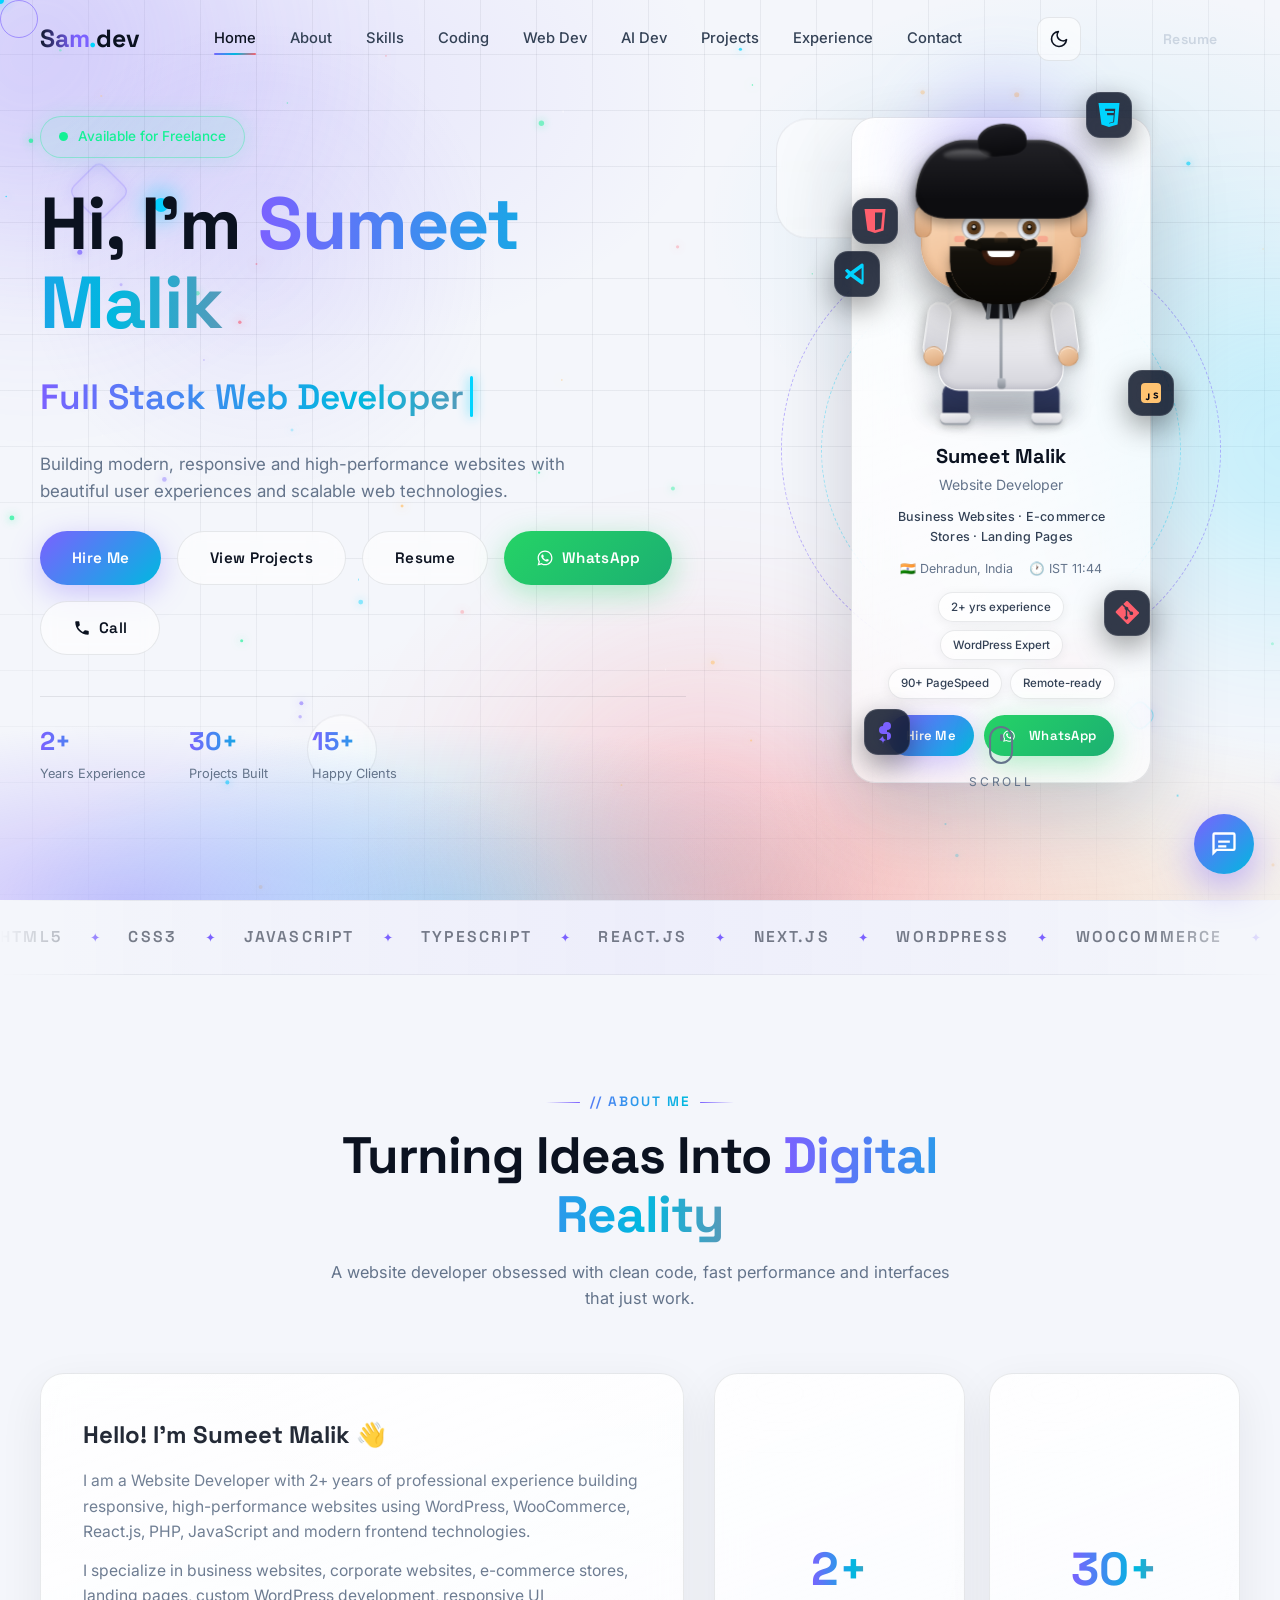
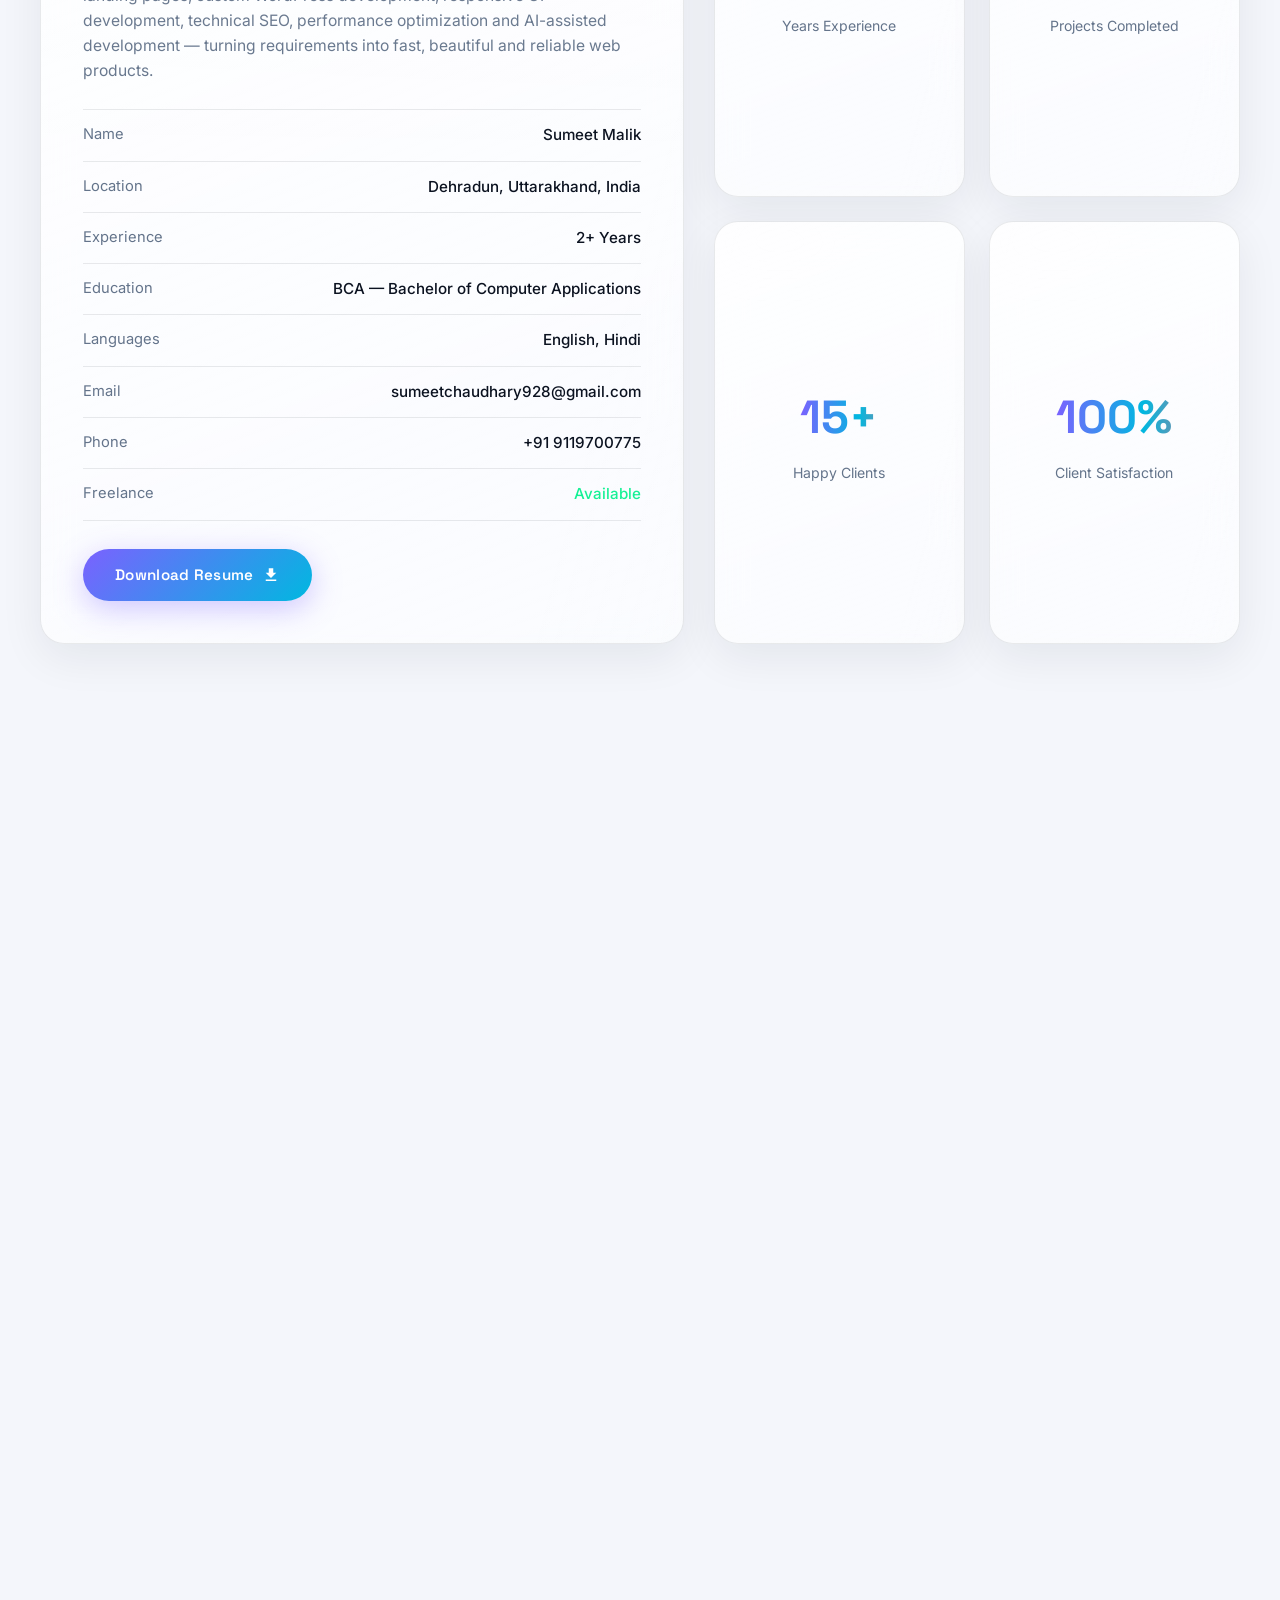
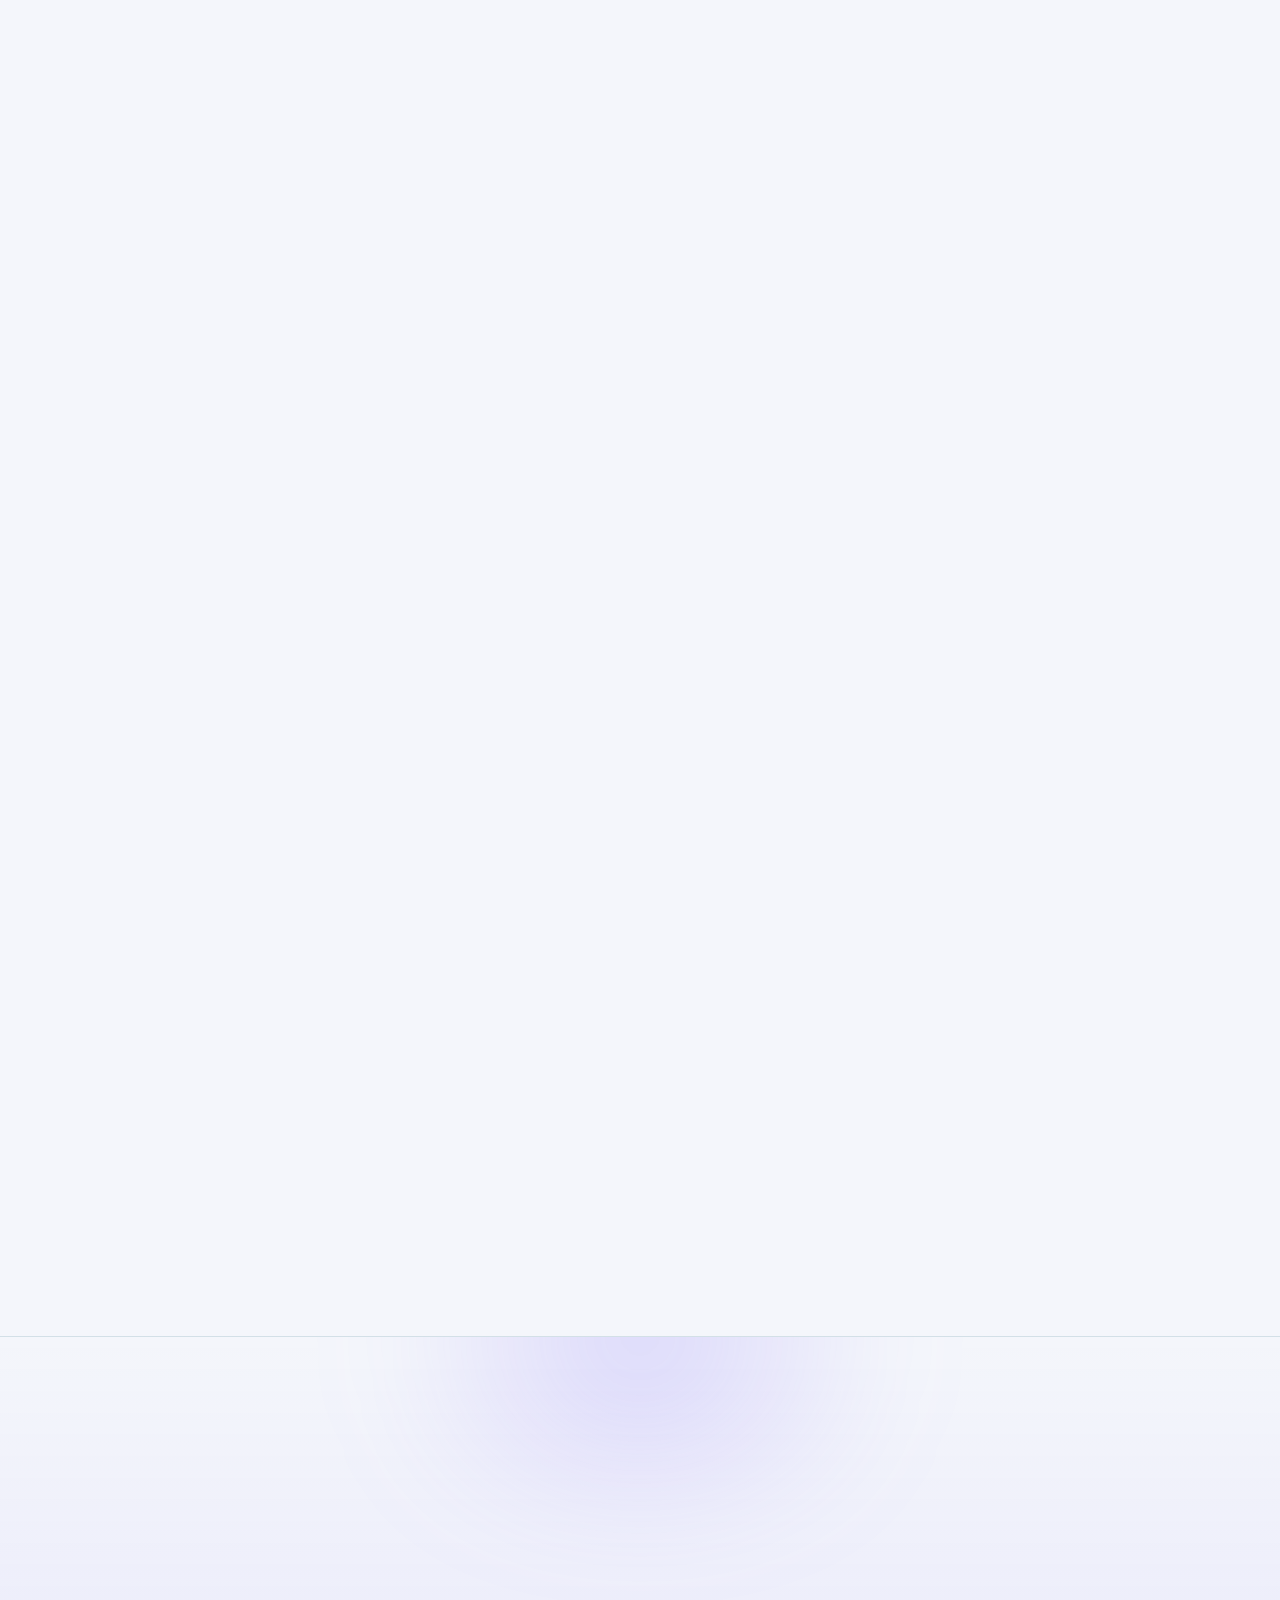
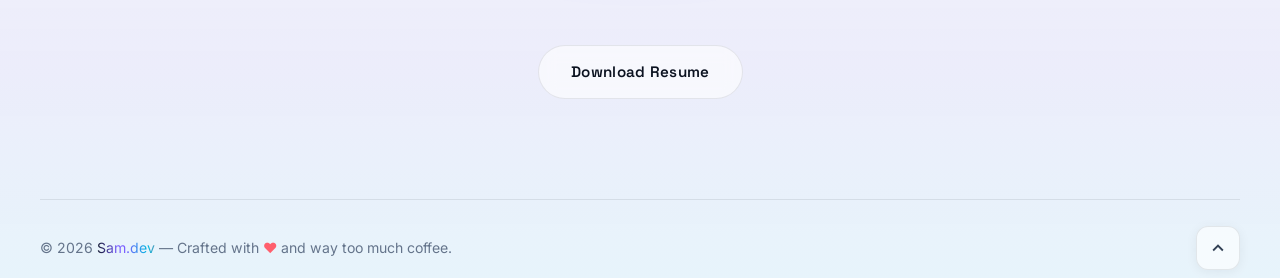
==== index.html @ cfdb6d41 "Mobile menu: Apple-style frosted blur on open state; fix scrolled-menu collapse to header strip (nav" ====
<!DOCTYPE html>
<html lang="en">
<head>
  <meta charset="UTF-8" />
  <meta name="viewport" content="width=device-width, initial-scale=1.0, viewport-fit=cover" />
  <meta name="description" content="Sumeet Malik — Full Stack Web Developer & WordPress Developer building modern, responsive and high-performance websites." />
  <meta name="author" content="Sumeet Malik" />
  <meta name="theme-color" content="#050816" />
  <meta name="keywords" content="Sumeet Malik, Full Stack Developer, WordPress Developer, Frontend Developer, Website Developer, Web Developer Dehradun" />
  <meta name="mobile-web-app-capable" content="yes" />
  <meta name="apple-mobile-web-app-capable" content="yes" />
  <meta name="apple-mobile-web-app-status-bar-style" content="black-translucent" />
  <meta name="apple-mobile-web-app-title" content="Sam.dev" />
  <meta name="format-detection" content="telephone=yes" />
  <link rel="apple-touch-icon" href="apple-touch-icon.png" />

  <!-- Open Graph -->
  <meta property="og:type" content="website" />
  <meta property="og:title" id="og-title" content="Sumeet Malik | Full Stack Web Developer" />
  <meta property="og:description" id="og-description" content="Building modern, responsive and high-performance websites with beautiful user experiences and scalable web technologies." />
  <meta property="og:url" id="og-url" content="https://samchaudhary09.github.io/portfolio/" />

  <!-- Twitter -->
  <meta name="twitter:card" content="summary" />
  <meta name="twitter:title" id="tw-title" content="Sumeet Malik | Full Stack Web Developer" />
  <meta name="twitter:description" id="tw-description" content="Building modern, responsive and high-performance websites with beautiful user experiences and scalable web technologies." />

  <title>Sumeet Malik | Full Stack Web Developer & WordPress Developer</title>

  <!-- JSON-LD Person schema — rebuilt from the config object by script.js -->
  <script type="application/ld+json" id="person-jsonld">
  {
    "@context": "https://schema.org",
    "@type": "Person",
    "name": "Sumeet Malik",
    "jobTitle": "Full Stack Web Developer",
    "url": "https://samchaudhary09.github.io/portfolio/",
    "email": "mailto:sumeetchaudhary928@gmail.com",
    "telephone": "+91 9119700775"
  }
  </script>

  <!-- Google Fonts: Space Grotesk (display) + Inter (body) -->
  <link rel="preconnect" href="https://fonts.googleapis.com" />
  <link rel="preconnect" href="https://fonts.gstatic.com" crossorigin />
  <link href="https://fonts.googleapis.com/css2?family=Inter:wght@300;400;500;600;700&family=Space+Grotesk:wght@400;500;600;700&display=swap" rel="stylesheet" />

  <link rel="stylesheet" href="style.css?v=6" />

  <!-- Theme bootstrap: apply saved/system theme before the page paints -->
  <script>
    (function () {
      try {
        var saved = localStorage.getItem('sam-theme');
        var theme = saved || (window.matchMedia('(prefers-color-scheme: light)').matches ? 'light' : 'dark');
        document.documentElement.dataset.theme = theme;
      } catch (e) {
        document.documentElement.dataset.theme = 'dark';
      }
    })();
  </script>
</head>

<body>

  <!-- ============================================================
       BACKGROUND LAYER — fixed animated scene behind everything
  ============================================================= -->
  <div class="bg-scene" aria-hidden="true">
    <div class="bg-gradient"></div>
    <div class="bg-grid"></div>
    <div class="blob blob-1"></div>
    <div class="blob blob-2"></div>
    <div class="blob blob-3"></div>
    <div class="glow-circle glow-1"></div>
    <div class="glow-circle glow-2"></div>
    <canvas id="particles-canvas"></canvas>
  </div>

  <!-- Mouse spotlight that follows the cursor -->
  <div class="spotlight" aria-hidden="true"></div>

  <!-- Custom cursor (desktop only) -->
  <div class="cursor-dot" aria-hidden="true"></div>
  <div class="cursor-ring" aria-hidden="true"></div>

  <!-- Scroll progress bar -->
  <div class="scroll-progress" aria-hidden="true">
    <span class="scroll-progress-bar"></span>
  </div>

  <!-- Page entrance overlay -->
  <div class="page-loader" aria-hidden="true">
    <span class="loader-text"><span data-dev-brand>Sam</span><span class="loader-dot">.</span>dev</span>
  </div>

  <!-- ============================================================
       NAVBAR — sticky glass navigation
  ============================================================= -->
  <header class="navbar" id="navbar">
    <div class="navbar-inner container">

      <!-- Logo -->
      <a href="#home" class="logo" aria-label="Sam.dev — back to top">
        <span class="logo-text" data-dev-brand>Sam</span><span class="logo-dot">.</span>dev
      </a>

      <!-- Desktop navigation -->
      <nav class="nav-links" id="nav-links" aria-label="Primary navigation">
        <a href="#home" class="nav-link active">Home</a>
        <a href="#about" class="nav-link">About</a>
        <a href="#skills" class="nav-link">Skills</a>
        <a href="#coding" class="nav-link">Coding</a>
        <a href="#webdev" class="nav-link">Web Dev</a>
        <a href="#aidev" class="nav-link">AI Dev</a>
        <a href="#projects" class="nav-link">Projects</a>
        <a href="#experience" class="nav-link">Experience</a>
        <a href="#contact" class="nav-link">Contact</a>

        <!-- Resume button (visible on mobile inside the menu) -->
        <a href="#" class="btn btn-sm btn-resume-mobile resume-btn">Resume</a>
      </nav>

      <!-- Theme toggle -->
      <button class="theme-toggle" id="theme-toggle" aria-label="Toggle light / dark mode">
        <svg class="icon-sun" viewBox="0 0 24 24" fill="none" stroke="currentColor" stroke-width="2" stroke-linecap="round" stroke-linejoin="round" aria-hidden="true"><circle cx="12" cy="12" r="4"/><path d="M12 2v2m0 16v2M4.93 4.93l1.41 1.41m11.32 11.32 1.41 1.41M2 12h2m16 0h2M4.93 19.07l1.41-1.41M17.66 6.34l1.41-1.41"/></svg>
        <svg class="icon-moon" viewBox="0 0 24 24" fill="none" stroke="currentColor" stroke-width="2" stroke-linecap="round" stroke-linejoin="round" aria-hidden="true"><path d="M21 12.79A9 9 0 1 1 11.21 3 7 7 0 0 0 21 12.79z"/></svg>
      </button>

      <!-- Resume button (desktop) -->
      <a href="#" class="btn btn-sm btn-resume resume-btn">Resume</a>

      <!-- Hamburger toggle (mobile) -->
      <button class="hamburger" id="hamburger" aria-label="Toggle navigation menu" aria-expanded="false">
        <span class="hamburger-line"></span>
        <span class="hamburger-line"></span>
        <span class="hamburger-line"></span>
      </button>

    </div>
  </header>

  <!-- ============================================================
       HERO SECTION
  ============================================================= -->
  <main>
    <section class="hero section" id="home">

      <!-- Parallax layers: stars, cubes, glass shapes, waves -->
      <div class="parallax-layer layer-stars" aria-hidden="true"></div>
      <div class="parallax-layer layer-cubes" aria-hidden="true"></div>
      <div class="parallax-layer layer-glass" aria-hidden="true"></div>
      <div class="parallax-layer layer-waves" aria-hidden="true"></div>

      <div class="container hero-grid">

        <!-- ============ LEFT: Text content ============ -->
        <div class="hero-content">

          <!-- Availability badge -->
          <div class="hero-badge fade-up">
            <span class="badge-pulse"></span>
            Available for Freelance
          </div>

          <!-- Headline -->
          <h1 class="hero-title fade-up">
            Hi, I'm <span class="gradient-text" data-dev="name">Sumeet Malik</span>
          </h1>

          <!-- Typing animation line -->
          <p class="hero-role fade-up">
            <span class="type-wrap">
              <span class="typed-text" id="typed-text"></span>
              <span class="type-cursor" aria-hidden="true"></span>
            </span>
          </p>

          <!-- Description -->
          <p class="hero-desc fade-up" data-dev="tagline">
            Building modern, responsive and high-performance websites with beautiful user experiences and scalable web technologies.
          </p>

          <!-- Action buttons -->
          <div class="hero-actions fade-up">
            <a href="#contact" class="btn btn-primary magnetic" data-strength="0.35">Hire Me</a>
            <a href="#projects" class="btn btn-ghost magnetic" data-strength="0.35">View Projects</a>
            <a href="#" class="btn btn-ghost magnetic resume-btn" data-strength="0.35">Resume</a>
            <a href="https://wa.me/919119700775" target="_blank" rel="noopener" class="btn btn-whatsapp magnetic" data-dev-href="whatsapp" data-dev-type="link" data-strength="0.35">
              <svg viewBox="0 0 24 24" fill="currentColor" class="whatsapp-icon" aria-hidden="true"><path d="M12.04 2c-5.46 0-9.91 4.45-9.91 9.91 0 1.75.46 3.45 1.32 4.95L2.05 22l5.25-1.38a9.87 9.87 0 0 0 4.74 1.21c5.46 0 9.91-4.45 9.91-9.91S17.5 2 12.04 2zm0 18.15a8.2 8.2 0 0 1-4.19-1.15l-.3-.18-3.12.82.83-3.04-.2-.31a8.2 8.2 0 0 1-1.26-4.38c0-4.54 3.7-8.24 8.24-8.24 4.54 0 8.24 3.7 8.24 8.24 0 4.54-3.7 8.24-8.24 8.24zm4.52-6.16c-.25-.12-1.47-.72-1.69-.81-.23-.08-.39-.12-.56.12-.17.25-.64.81-.78.97-.14.17-.29.19-.54.06-.25-.12-1.05-.39-1.99-1.23-.74-.66-1.23-1.47-1.38-1.72-.14-.25-.02-.38.11-.51.11-.11.25-.29.37-.43.12-.14.17-.25.25-.41.08-.17.04-.31-.02-.43-.06-.12-.56-1.34-.76-1.84-.2-.48-.41-.42-.56-.43h-.48c-.17 0-.43.06-.66.31-.22.25-.86.85-.86 2.07 0 1.22.89 2.4 1.01 2.56.12.17 1.75 2.67 4.23 3.74.59.26 1.05.41 1.41.52.59.19 1.13.16 1.56.1.48-.07 1.47-.6 1.67-1.18.21-.58.21-1.07.15-1.18-.06-.1-.23-.16-.48-.29z"/></svg>
              WhatsApp
            </a>
            <a href="tel:+919119700775" class="btn btn-ghost magnetic" data-dev-href="phone" data-dev-type="tel" data-strength="0.35">
              <svg viewBox="0 0 24 24" fill="currentColor" class="call-icon" aria-hidden="true"><path d="M6.62 10.79c1.44 2.83 3.76 5.14 6.59 6.59l2.2-2.2c.27-.27.67-.36 1.02-.24 1.12.37 2.33.57 3.57.57.55 0 1 .45 1 1V20c0 .55-.45 1-1 1-9.39 0-17-7.61-17-17 0-.55.45-1 1-1h3.5c.55 0 1 .45 1 1 0 1.25.2 2.45.57 3.57.11.35.03.74-.25 1.02l-2.2 2.2z"/></svg>
              Call
            </a>
          </div>

          <!-- Quick stats strip (rendered from config) -->
          <div class="hero-stats fade-up" id="hero-stats"></div>

        </div>

        <!-- ============ RIGHT: Glass profile card ============ -->
        <div class="hero-visual fade-up">

          <!-- Rotating gradient rings -->
          <div class="ring ring-1" aria-hidden="true"></div>
          <div class="ring ring-2" aria-hidden="true"></div>

          <div class="profile-card tilt-card">

            <!-- Glass inner glow -->
            <div class="profile-glow" aria-hidden="true"></div>

            <!-- Interactive 3D mascot — Memoji-style software engineer.
                 Head, body and limbs sit on real 3D layers: he breathes,
                 blinks, tilts toward your cursor, eyes track you, and
                 clicking him triggers an expression + wave + bubble -->
            <div class="avatar" id="avatar" role="img" aria-label="Interactive 3D mascot of Sumeet — click for a reaction">
              <div class="char-scene">
                <div class="char-bot">
                  <div class="char-hood" aria-hidden="true"></div>
                  <div class="char-head">
                    <span class="char-hair" aria-hidden="true"></span>
                    <span class="char-ear left" aria-hidden="true"></span>
                    <span class="char-ear right" aria-hidden="true"></span>
                    <div class="char-face">
                      <span class="char-beard" aria-hidden="true"></span>
                      <span class="char-mustache" aria-hidden="true"></span>
                      <span class="char-mouth" aria-hidden="true"><span class="char-teeth" aria-hidden="true"></span></span>
                      <span class="char-nose" aria-hidden="true"></span>
                      <span class="char-eye left"><span class="char-iris"><span class="pupil"></span></span></span>
                      <span class="char-eye right"><span class="char-iris"><span class="pupil"></span></span></span>
                      <span class="char-brow left" aria-hidden="true"></span>
                      <span class="char-brow right" aria-hidden="true"></span>
                      <span class="char-blush left" aria-hidden="true"></span>
                      <span class="char-blush right" aria-hidden="true"></span>
                    </div>
                  </div>
                  <div class="char-neck" aria-hidden="true"></div>
                  <div class="char-body">
                    <span class="char-tshirt" aria-hidden="true"></span>
                    <span class="char-zip" aria-hidden="true"></span>
                    <span class="char-string left" aria-hidden="true"></span>
                    <span class="char-string right" aria-hidden="true"></span>
                    <div class="char-arm left" aria-hidden="true"><span class="char-hand"></span></div>
                    <div class="char-arm right" aria-hidden="true"><span class="char-hand"></span></div>
                  </div>
                  <div class="char-leg left" aria-hidden="true"></div>
                  <div class="char-leg right" aria-hidden="true"></div>
                </div>
                <div class="char-shadow" aria-hidden="true"></div>
              </div>
              <span class="avatar-bubble" id="avatar-bubble" aria-hidden="true">Hi there! 👋</span>
            </div>

            <!-- Card footer -->
            <div class="profile-info">
              <p class="profile-name" data-dev="name">Sumeet Malik</p>
              <p class="profile-role" data-dev="role">Website Developer</p>
            </div>

            <!-- Niche strip -->
            <p class="profile-niche">
              Business Websites · E-commerce Stores · Landing Pages
            </p>

            <!-- India-focused quick facts -->
            <div class="profile-meta">
              <span class="profile-meta-item">🇮🇳 Dehradun, India</span>
              <span class="profile-meta-item" id="profile-ist-clock">🕐 IST --:--</span>
            </div>

            <div class="profile-chips" aria-label="Highlights">
              <span class="chip">2+ yrs experience</span>
              <span class="chip">WordPress Expert</span>
              <span class="chip">90+ PageSpeed</span>
              <span class="chip">Remote-ready</span>
            </div>

            <div class="profile-cta">
              <a href="#contact" class="btn btn-primary btn-sm-btn magnetic" data-strength="0.3">Hire Me</a>
              <a href="https://wa.me/919119700775" target="_blank" rel="noopener" class="btn btn-whatsapp btn-sm-btn magnetic" data-dev-href="whatsapp" data-dev-type="link" data-strength="0.3">
                <svg viewBox="0 0 24 24" fill="currentColor" class="whatsapp-icon" aria-hidden="true"><path d="M12.04 2c-5.46 0-9.91 4.45-9.91 9.91 0 1.75.46 3.45 1.32 4.95L2.05 22l5.25-1.38a9.87 9.87 0 0 0 4.74 1.21c5.46 0 9.91-4.45 9.91-9.91S17.5 2 12.04 2zm0 18.15a8.2 8.2 0 0 1-4.19-1.15l-.3-.18-3.12.82.83-3.04-.2-.31a8.2 8.2 0 0 1-1.26-4.38c0-4.54 3.7-8.24 8.24-8.24 4.54 0 8.24 3.7 8.24 8.24 0 4.54-3.7 8.24-8.24 8.24zm4.52-6.16c-.25-.12-1.47-.72-1.69-.81-.23-.08-.39-.12-.56.12-.17.25-.64.81-.78.97-.14.17-.29.19-.54.06-.25-.12-1.05-.39-1.99-1.23-.74-.66-1.23-1.47-1.38-1.72-.14-.25-.02-.38.11-.51.11-.11.25-.29.37-.43.12-.14.17-.25.25-.41.08-.17.04-.31-.02-.43-.06-.12-.56-1.34-.76-1.84-.2-.48-.41-.42-.56-.43h-.48c-.17 0-.43.06-.66.31-.22.25-.86.85-.86 2.07 0 1.22.89 2.4 1.01 2.56.12.17 1.75 2.67 4.23 3.74.59.26 1.05.41 1.41.52.59.19 1.13.16 1.56.1.48-.07 1.47-.6 1.67-1.18.21-.58.21-1.07.15-1.18-.06-.1-.23-.16-.48-.29z"/></svg>
                WhatsApp
              </a>
            </div>

            <!-- Floating tech icons -->
            <div class="float-icon icon-html" title="HTML5">
              <svg viewBox="0 0 24 24" fill="currentColor"><path d="M1.5 0h21l-1.91 21.56L12 24 4.41 21.56zM12 21.22l6.04-1.73 1.44-16.1H12z"/></svg>
            </div>
            <div class="float-icon icon-css" title="CSS3">
              <svg viewBox="0 0 24 24" fill="currentColor"><path d="M1.5 0h21l-1.91 21.56L12 24 4.41 21.56zM12 20.6l5.05-1.46 1.2-13.4H8.06l.2 2.22h8.68l-.19 2.1H10l.2 2.25h6.5l-.56 6.34L12 19.88z"/></svg>
            </div>
            <div class="float-icon icon-js" title="JavaScript">
              <svg viewBox="0 0 24 24" fill="currentColor"><rect x="2" y="2" width="20" height="20" rx="4"/><path fill="#050816" d="M10.5 12.5v4.8c0 1.2-.9 1.9-2 1.9-1 0-1.7-.5-2-1.2l1.3-.8c.2.4.4.6.7.6.3 0 .5-.2.5-.7v-4.6h1.5zm6.3-1c-1.3 0-2.2.7-2.2 1.7 0 .8.6 1.3 1.6 1.6l.6.2c.6.2.9.4.9.7 0 .4-.4.6-1 .6-.6 0-1-.2-1.3-.6l-1.2.8c.5.7 1.3 1.1 2.5 1.1 1.5 0 2.5-.7 2.5-1.8 0-.9-.6-1.4-1.7-1.7l-.6-.2c-.5-.2-.8-.3-.8-.6 0-.4.4-.5.9-.5.5 0 .9.2 1.2.5l1-.9c-.5-.7-1.3-1-2.3-1z"/></svg>
            </div>
            <div class="float-icon icon-git" title="Git">
              <svg viewBox="0 0 24 24" fill="currentColor"><path d="M23.55 10.93 13.07.45a1.5 1.5 0 0 0-2.12 0L8.3 3.1l2.68 2.68a1.78 1.78 0 0 1 2.25 2.27l2.58 2.58a1.78 1.78 0 1 1-1.07 1.01L12.2 9.09v6.05a1.78 1.78 0 1 1-1.46-.17V8.99a1.78 1.78 0 0 1-.97-2.33L7.1 4 1.17 9.94a1.5 1.5 0 0 0 0 2.12L11.65 22.55a1.5 1.5 0 0 0 2.12 0l9.78-9.77a1.5 1.5 0 0 0 0-2.12z"/></svg>
            </div>
            <div class="float-icon icon-figma" title="Figma">
              <svg viewBox="0 0 24 24" fill="currentColor"><path d="M12 2a4 4 0 0 0-4 4 4 4 0 0 0-4 4 4 4 0 0 0 4 4h4zm0 0a4 4 0 0 1 4 4 4 4 0 0 1-4 4v-8zM8 16a4 4 0 0 0 4 4 4 4 0 0 0-4 4 4 4 0 0 0-4-4zm0 0v8M12 12a4 4 0 0 1 4 4 4 4 0 0 1-4 4v-8z"/></svg>
            </div>
            <div class="float-icon icon-vscode" title="VS Code">
              <svg viewBox="0 0 24 24" fill="currentColor"><path d="M17.4 1.5a1.5 1.5 0 0 0-1.17.3L5.6 9.5l-3.1-2.4a.9.9 0 0 0-1.15.07L.4 8.14a.75.75 0 0 0 0 1.16l2.6 2.7-2.6 2.7a.75.75 0 0 0 0 1.16l.95.97a.9.9 0 0 0 1.15.07l3.1-2.4 10.63 7.7a1.5 1.5 0 0 0 2.4-1.2V2.7a1.5 1.5 0 0 0-1.23-1.2zM16.6 17.9 8.6 12l8-5.9z"/></svg>
            </div>

          </div>

          <!-- Scroll hint -->
          <a href="#about" class="scroll-hint" aria-label="Scroll to About section">
            <span class="mouse"><span class="wheel"></span></span>
            <span class="scroll-hint-text">Scroll</span>
          </a>

        </div>

      </div>
    </section>

  <!-- ============================================================
       TECH MARQUEE — infinite scrolling skill strip
  ============================================================= -->
  <div class="marquee" aria-hidden="true">
    <div class="marquee-track">
      <span class="marquee-group">
        <span class="mq-item">HTML5</span><span class="mq-sep">✦</span>
        <span class="mq-item">CSS3</span><span class="mq-sep">✦</span>
        <span class="mq-item">JavaScript</span><span class="mq-sep">✦</span>
        <span class="mq-item">TypeScript</span><span class="mq-sep">✦</span>
        <span class="mq-item">React.js</span><span class="mq-sep">✦</span>
        <span class="mq-item">Next.js</span><span class="mq-sep">✦</span>
        <span class="mq-item">WordPress</span><span class="mq-sep">✦</span>
        <span class="mq-item">WooCommerce</span><span class="mq-sep">✦</span>
        <span class="mq-item">PHP</span><span class="mq-sep">✦</span>
        <span class="mq-item">Node.js</span><span class="mq-sep">✦</span>
        <span class="mq-item">MySQL</span><span class="mq-sep">✦</span>
        <span class="mq-item">Tailwind CSS</span><span class="mq-sep">✦</span>
        <span class="mq-item">Technical SEO</span><span class="mq-sep">✦</span>
        <span class="mq-item">AI Development</span><span class="mq-sep">✦</span>
        <span class="mq-item">Git</span><span class="mq-sep">✦</span>
      </span>
      <span class="marquee-group" aria-hidden="true">
        <span class="mq-item">HTML5</span><span class="mq-sep">✦</span>
        <span class="mq-item">CSS3</span><span class="mq-sep">✦</span>
        <span class="mq-item">JavaScript</span><span class="mq-sep">✦</span>
        <span class="mq-item">TypeScript</span><span class="mq-sep">✦</span>
        <span class="mq-item">React.js</span><span class="mq-sep">✦</span>
        <span class="mq-item">Next.js</span><span class="mq-sep">✦</span>
        <span class="mq-item">WordPress</span><span class="mq-sep">✦</span>
        <span class="mq-item">WooCommerce</span><span class="mq-sep">✦</span>
        <span class="mq-item">PHP</span><span class="mq-sep">✦</span>
        <span class="mq-item">Node.js</span><span class="mq-sep">✦</span>
        <span class="mq-item">MySQL</span><span class="mq-sep">✦</span>
        <span class="mq-item">Tailwind CSS</span><span class="mq-sep">✦</span>
        <span class="mq-item">Technical SEO</span><span class="mq-sep">✦</span>
        <span class="mq-item">AI Development</span><span class="mq-sep">✦</span>
        <span class="mq-item">Git</span><span class="mq-sep">✦</span>
      </span>
    </div>
  </div>

  <!-- ============================================================
       ABOUT SECTION
  ============================================================= -->
  <section class="section" id="about">
    <div class="container">

      <!-- Section header -->
      <div class="section-head fade-up">
        <span class="section-tag">// About Me</span>
        <h2 class="section-title">Turning Ideas Into <span class="gradient-text">Digital Reality</span></h2>
        <p class="section-sub">A website developer obsessed with clean code, fast performance and interfaces that just work.</p>
      </div>

      <div class="about-grid">

        <!-- Intro glass card -->
        <div class="glass-card about-card fade-up">
          <h3 class="about-title">Hello! I'm <span data-dev="name">Sumeet Malik</span> 👋</h3>
          <p class="about-text">
            I am a Website Developer with 2+ years of professional experience building responsive,
            high-performance websites using WordPress, WooCommerce, React.js, PHP, JavaScript and
            modern frontend technologies.
          </p>
          <p class="about-text">
            I specialize in business websites, corporate websites, e-commerce stores, landing pages,
            custom WordPress development, responsive UI development, technical SEO, performance
            optimization and AI-assisted development — turning requirements into fast, beautiful
            and reliable web products.
          </p>

          <!-- Personal info rows -->
          <ul class="about-info">
            <li class="info-row">
              <span class="info-label">Name</span>
              <span class="info-value" data-dev="name">Sumeet Malik</span>
            </li>
            <li class="info-row">
              <span class="info-label">Location</span>
              <span class="info-value" data-dev="location">Dehradun, Uttarakhand, India</span>
            </li>
            <li class="info-row">
              <span class="info-label">Experience</span>
              <span class="info-value" data-dev="experience">2+ Years</span>
            </li>
            <li class="info-row">
              <span class="info-label">Education</span>
              <span class="info-value" data-dev="education">BCA — Bachelor of Computer Applications</span>
            </li>
            <li class="info-row">
              <span class="info-label">Languages</span>
              <span class="info-value" data-dev="languages">English, Hindi</span>
            </li>
            <li class="info-row">
              <span class="info-label">Email</span>
              <span class="info-value" data-dev="email">sumeetchaudhary928@gmail.com</span>
            </li>
            <li class="info-row">
              <span class="info-label">Phone</span>
              <span class="info-value" data-dev="phone">+91 9119700775</span>
            </li>
            <li class="info-row">
              <span class="info-label">Freelance</span>
              <span class="info-value freelance-yes">Available</span>
            </li>
          </ul>

          <!-- Resume button -->
          <div class="about-resume">
            <a href="#" class="btn btn-primary resume-btn">
              Download Resume
              <svg viewBox="0 0 24 24" fill="currentColor" class="btn-send-icon"><path d="M19 9h-4V3H9v6H5l7 7 7-7zM5 18v2h14v-2H5z"/></svg>
            </a>
          </div>
        </div>

        <!-- Animated statistics (rendered from config) -->
        <div class="about-stats" id="about-stats"></div>

      </div>
    </div>
  </section>

  <!-- ============================================================
       SKILLS SECTION
  ============================================================= -->
  <section class="section" id="skills">
    <div class="container">

      <div class="section-head fade-up">
        <span class="section-tag">// My Skills</span>
        <h2 class="section-title">Technologies I <span class="gradient-text">Master</span></h2>
        <p class="section-sub">A full-stack toolkit built through real client projects, constant learning and a genuine love for the web.</p>
      </div>

      <div class="skills-grid">

        <div class="skill-card glass-card fade-up">
          <div class="skill-top">
            <span class="skill-icon icon-bg-purple">
              <svg viewBox="0 0 24 24" fill="currentColor"><path d="M1.5 0h21l-1.91 21.56L12 24 4.41 21.56zM12 21.22l6.04-1.73 1.44-16.1H12z"/></svg>
            </span>
            <span class="skill-name">HTML5</span>
          </div>
          <div class="skill-meta">
            <div class="skill-bar"><span class="skill-fill" data-progress="95"></span></div>
            <span class="skill-pct">95%</span>
          </div>
        </div>

        <div class="skill-card glass-card fade-up">
          <div class="skill-top">
            <span class="skill-icon icon-bg-cyan">
              <svg viewBox="0 0 24 24" fill="currentColor"><path d="M1.5 0h21l-1.91 21.56L12 24 4.41 21.56zM12 20.6l5.05-1.46 1.2-13.4H8.06l.2 2.22h8.68l-.19 2.1H10l.2 2.25h6.5l-.56 6.34L12 19.88z"/></svg>
            </span>
            <span class="skill-name">CSS3</span>
          </div>
          <div class="skill-meta">
            <div class="skill-bar"><span class="skill-fill" data-progress="92"></span></div>
            <span class="skill-pct">92%</span>
          </div>
        </div>

        <div class="skill-card glass-card fade-up">
          <div class="skill-top">
            <span class="skill-icon icon-bg-amber">
              <svg viewBox="0 0 24 24" fill="currentColor"><rect x="2" y="2" width="20" height="20" rx="4"/><path fill="#050816" d="M10.5 12.5v4.8c0 1.2-.9 1.9-2 1.9-1 0-1.7-.5-2-1.2l1.3-.8c.2.4.4.6.7.6.3 0 .5-.2.5-.7v-4.6h1.5zm6.3-1c-1.3 0-2.2.7-2.2 1.7 0 .8.6 1.3 1.6 1.6l.6.2c.6.2.9.4.9.7 0 .4-.4.6-1 .6-.6 0-1-.2-1.3-.6l-1.2.8c.5.7 1.3 1.1 2.5 1.1 1.5 0 2.5-.7 2.5-1.8 0-.9-.6-1.4-1.7-1.7l-.6-.2c-.5-.2-.8-.3-.8-.6 0-.4.4-.5.9-.5.5 0 .9.2 1.2.5l1-.9c-.5-.7-1.3-1-2.3-1z"/></svg>
            </span>
            <span class="skill-name">JavaScript (ES6+)</span>
          </div>
          <div class="skill-meta">
            <div class="skill-bar"><span class="skill-fill" data-progress="88"></span></div>
            <span class="skill-pct">88%</span>
          </div>
        </div>

        <div class="skill-card glass-card fade-up">
          <div class="skill-top">
            <span class="skill-icon icon-bg-blue">
              <svg viewBox="0 0 24 24" fill="currentColor"><path d="M9.4 16.6 4.8 12l4.6-4.6L8 6l-6 6 6 6 1.4-1.4zm5.2 0L19.2 12l-4.6-4.6L16 6l6 6-6 6-1.4-1.4z"/></svg>
            </span>
            <span class="skill-name">TypeScript</span>
          </div>
          <div class="skill-meta">
            <div class="skill-bar"><span class="skill-fill" data-progress="80"></span></div>
            <span class="skill-pct">80%</span>
          </div>
        </div>

        <div class="skill-card glass-card fade-up">
          <div class="skill-top">
            <span class="skill-icon icon-bg-cyan">
              <svg viewBox="0 0 24 24" fill="currentColor"><circle cx="12" cy="12" r="2.2"/><ellipse cx="12" cy="12" rx="10" ry="4.2" fill="none" stroke="currentColor" stroke-width="1.4"/><ellipse cx="12" cy="12" rx="10" ry="4.2" fill="none" stroke="currentColor" stroke-width="1.4" transform="rotate(60 12 12)"/><ellipse cx="12" cy="12" rx="10" ry="4.2" fill="none" stroke="currentColor" stroke-width="1.4" transform="rotate(120 12 12)"/></svg>
            </span>
            <span class="skill-name">React.js</span>
          </div>
          <div class="skill-meta">
            <div class="skill-bar"><span class="skill-fill" data-progress="86"></span></div>
            <span class="skill-pct">86%</span>
          </div>
        </div>

        <div class="skill-card glass-card fade-up">
          <div class="skill-top">
            <span class="skill-icon icon-bg-green">
              <svg viewBox="0 0 24 24" fill="currentColor"><path d="M12 2a10 10 0 1 0 0 20 10 10 0 0 0 0-20zm1.5 15.5v-5.2l-3 3-1-1 4-4 4 4-1 1-3-3v5.2h0zM9.2 7h6v1.6h-6z"/></svg>
            </span>
            <span class="skill-name">Next.js</span>
          </div>
          <div class="skill-meta">
            <div class="skill-bar"><span class="skill-fill" data-progress="78"></span></div>
            <span class="skill-pct">78%</span>
          </div>
        </div>

        <div class="skill-card glass-card fade-up">
          <div class="skill-top">
            <span class="skill-icon icon-bg-purple">
              <svg viewBox="0 0 24 24" fill="currentColor"><circle cx="12" cy="12" r="9" fill="none" stroke="currentColor" stroke-width="1.8"/><path d="M8 8.5 12 15l4-6.5M9.3 12.4h5.4" fill="none" stroke="currentColor" stroke-width="1.8" stroke-linecap="round" stroke-linejoin="round"/></svg>
            </span>
            <span class="skill-name">WordPress</span>
          </div>
          <div class="skill-meta">
            <div class="skill-bar"><span class="skill-fill" data-progress="94"></span></div>
            <span class="skill-pct">94%</span>
          </div>
        </div>

        <div class="skill-card glass-card fade-up">
          <div class="skill-top">
            <span class="skill-icon icon-bg-pink">
              <svg viewBox="0 0 24 24" fill="currentColor"><circle cx="9" cy="20" r="1.7"/><circle cx="17" cy="20" r="1.7"/><path d="M3 3h2l2.6 12.4a1 1 0 0 0 1 .8h8.9a1 1 0 0 0 1-.8L21 7H6"/></svg>
            </span>
            <span class="skill-name">WooCommerce</span>
          </div>
          <div class="skill-meta">
            <div class="skill-bar"><span class="skill-fill" data-progress="90"></span></div>
            <span class="skill-pct">90%</span>
          </div>
        </div>

        <div class="skill-card glass-card fade-up">
          <div class="skill-top">
            <span class="skill-icon icon-bg-green">
              <svg viewBox="0 0 24 24" fill="currentColor"><path d="M8 3H5a2 2 0 0 0-2 2v3c0 1.1-.9 2-2 2 1.1 0 2 .9 2 2v3a2 2 0 0 0 2 2h3M16 3h3a2 2 0 0 1 2 2v3c0 1.1.9 2 2 2-1.1 0-2 .9-2 2v3a2 2 0 0 1-2 2h-3"/></svg>
            </span>
            <span class="skill-name">PHP</span>
          </div>
          <div class="skill-meta">
            <div class="skill-bar"><span class="skill-fill" data-progress="82"></span></div>
            <span class="skill-pct">82%</span>
          </div>
        </div>

        <div class="skill-card glass-card fade-up">
          <div class="skill-top">
            <span class="skill-icon icon-bg-green">
              <svg viewBox="0 0 24 24" fill="currentColor"><path d="M12 1 2 6.5v11L12 23l10-5.5v-11L12 1zm0 2.6 7.4 4.1v8.1L12 20.4l-7.4-4.1V7.7L12 3.6z"/><circle cx="12" cy="12" r="2.6"/></svg>
            </span>
            <span class="skill-name">Node.js</span>
          </div>
          <div class="skill-meta">
            <div class="skill-bar"><span class="skill-fill" data-progress="76"></span></div>
            <span class="skill-pct">76%</span>
          </div>
        </div>

        <div class="skill-card glass-card fade-up">
          <div class="skill-top">
            <span class="skill-icon icon-bg-blue">
              <svg viewBox="0 0 24 24" fill="currentColor"><path d="M19 8.5a7.5 7.5 0 1 0 0 7" fill="none" stroke="currentColor" stroke-width="2.2" stroke-linecap="round"/><path d="M19 12.2h.01" stroke="currentColor" stroke-width="2.2" stroke-linecap="round"/></svg>
            </span>
            <span class="skill-name">C Language</span>
          </div>
          <div class="skill-meta">
            <div class="skill-bar"><span class="skill-fill" data-progress="72"></span></div>
            <span class="skill-pct">72%</span>
          </div>
        </div>

        <div class="skill-card glass-card fade-up">
          <div class="skill-top">
            <span class="skill-icon icon-bg-green">
              <svg viewBox="0 0 24 24" fill="currentColor"><ellipse cx="12" cy="5" rx="8" ry="3"/><path d="M4 5v14c0 1.66 3.58 3 8 3s8-1.34 8-3V5"/><path d="M4 12c0 1.66 3.58 3 8 3s8-1.34 8-3"/></svg>
            </span>
            <span class="skill-name">MySQL</span>
          </div>
          <div class="skill-meta">
            <div class="skill-bar"><span class="skill-fill" data-progress="80"></span></div>
            <span class="skill-pct">80%</span>
          </div>
        </div>

        <div class="skill-card glass-card fade-up">
          <div class="skill-top">
            <span class="skill-icon icon-bg-pink">
              <svg viewBox="0 0 24 24" fill="currentColor"><path d="M23.55 10.93 13.07.45a1.5 1.5 0 0 0-2.12 0L8.3 3.1l2.68 2.68a1.78 1.78 0 0 1 2.25 2.27l2.58 2.58a1.78 1.78 0 1 1-1.07 1.01L12.2 9.09v6.05a1.78 1.78 0 1 1-1.46-.17V8.99a1.78 1.78 0 0 1-.97-2.33L7.1 4 1.17 9.94a1.5 1.5 0 0 0 0 2.12L11.65 22.55a1.5 1.5 0 0 0 2.12 0l9.78-9.77a1.5 1.5 0 0 0 0-2.12z"/></svg>
            </span>
            <span class="skill-name">Git</span>
          </div>
          <div class="skill-meta">
            <div class="skill-bar"><span class="skill-fill" data-progress="90"></span></div>
            <span class="skill-pct">90%</span>
          </div>
        </div>

        <div class="skill-card glass-card fade-up">
          <div class="skill-top">
            <span class="skill-icon icon-bg-purple">
              <svg viewBox="0 0 24 24" fill="currentColor"><path d="M12 .297c-6.63 0-12 5.373-12 12 0 5.303 3.438 9.8 8.205 11.385.6.113.82-.258.82-.577 0-.285-.01-1.04-.015-2.04-3.338.724-4.042-1.61-4.042-1.61C4.422 18.07 3.633 17.7 3.633 17.7c-1.087-.744.084-.729.084-.729 1.205.084 1.838 1.236 1.838 1.236 1.07 1.835 2.809 1.305 3.495.998.108-.776.417-1.305.76-1.605-2.665-.3-5.466-1.332-5.466-5.93 0-1.31.465-2.38 1.235-3.22-.135-.303-.54-1.523.105-3.176 0 0 1.005-.322 3.3 1.23.96-.267 1.98-.399 3-.405 1.02.006 2.04.138 3 .405 2.28-1.552 3.285-1.23 3.285-1.23.645 1.653.24 2.873.12 3.176.765.84 1.23 1.91 1.23 3.22 0 4.61-2.805 5.625-5.475 5.92.42.36.81 1.096.81 2.22 0 1.606-.015 2.896-.015 3.286 0 .315.21.69.825.57C20.565 22.092 24 17.592 24 12.297c0-6.627-5.373-12-12-12"/></svg>
            </span>
            <span class="skill-name">GitHub</span>
          </div>
          <div class="skill-meta">
            <div class="skill-bar"><span class="skill-fill" data-progress="92"></span></div>
            <span class="skill-pct">92%</span>
          </div>
        </div>

        <div class="skill-card glass-card fade-up">
          <div class="skill-top">
            <span class="skill-icon icon-bg-blue">
              <svg viewBox="0 0 24 24" fill="currentColor"><circle cx="11" cy="11" r="7"/><path d="m21 21-4.35-4.35"/></svg>
            </span>
            <span class="skill-name">Technical SEO</span>
          </div>
          <div class="skill-meta">
            <div class="skill-bar"><span class="skill-fill" data-progress="88"></span></div>
            <span class="skill-pct">88%</span>
          </div>
        </div>

        <div class="skill-card glass-card fade-up">
          <div class="skill-top">
            <span class="skill-icon icon-bg-pink">
              <svg viewBox="0 0 24 24" fill="currentColor"><path d="M13 2 3 14h7l-1 8 11-12h-7l1-8z"/></svg>
            </span>
            <span class="skill-name">Performance Optimization</span>
          </div>
          <div class="skill-meta">
            <div class="skill-bar"><span class="skill-fill" data-progress="92"></span></div>
            <span class="skill-pct">92%</span>
          </div>
        </div>

      </div>

      <!-- Toolbox: grouped additional skills -->
      <div class="toolbox-grid">

        <div class="toolbox-card glass-card fade-up">
          <div class="toolbox-top">
            <span class="toolbox-icon icon-bg-cyan">
              <svg viewBox="0 0 24 24" fill="currentColor"><path d="M21 16V6a1 1 0 0 0-1-1H4a1 1 0 0 0-1 1v10a1 1 0 0 0 1 1h7v2H8v2h8v-2h-3v-2h7a1 1 0 0 0 1-1z"/></svg>
            </span>
            <h3 class="toolbox-title">Frontend</h3>
          </div>
          <div class="skill-chips">
            <span class="chip">Tailwind CSS</span>
            <span class="chip">Bootstrap</span>
            <span class="chip">Wix</span>
            <span class="chip">Responsive Design</span>
          </div>
        </div>

        <div class="toolbox-card glass-card fade-up">
          <div class="toolbox-top">
            <span class="toolbox-icon icon-bg-green">
              <svg viewBox="0 0 24 24" fill="currentColor"><rect x="3" y="4" width="18" height="7" rx="2"/><rect x="3" y="13" width="18" height="7" rx="2"/><circle cx="7" cy="7.5" r="1"/><circle cx="7" cy="16.5" r="1"/></svg>
            </span>
            <h3 class="toolbox-title">Backend & CMS</h3>
          </div>
          <div class="skill-chips">
            <span class="chip">Express.js</span>
            <span class="chip">MySQL</span>
            <span class="chip">MongoDB</span>
            <span class="chip">cPanel</span>
            <span class="chip">Elementor Pro</span>
          </div>
        </div>

        <div class="toolbox-card glass-card fade-up">
          <div class="toolbox-top">
            <span class="toolbox-icon icon-bg-blue">
              <svg viewBox="0 0 24 24" fill="currentColor"><path d="M4 21c0-3 2.5-5.5 6-6.5l-1.8-3.5 3.3-3.3c.5-.5 1.3-.5 1.8 0l4 4c.5.5.5 1.3 0 1.8l-3.3 3.3L10.5 15C9.5 18.5 7 21 4 21zM15.5 3.5l5 5-2 2-5-5 2-2z"/></svg>
            </span>
            <h3 class="toolbox-title">SEO & Deployment</h3>
          </div>
          <div class="skill-chips">
            <span class="chip">Rank Math SEO</span>
            <span class="chip">Core Web Vitals</span>
            <span class="chip">Cloudflare</span>
            <span class="chip">Vercel</span>
            <span class="chip">npm</span>
          </div>
        </div>

        <div class="toolbox-card glass-card fade-up">
          <div class="toolbox-top">
            <span class="toolbox-icon icon-bg-amber">
              <svg viewBox="0 0 24 24" fill="currentColor"><path d="M4 21v-7M4 10V3M12 21v-9M12 8V3M20 21v-5M20 12V3M1 14h6M9 8h6M17 16h6"/></svg>
            </span>
            <h3 class="toolbox-title">Tools & Workflow</h3>
          </div>
          <div class="skill-chips">
            <span class="chip">Git</span>
            <span class="chip">GitHub</span>
            <span class="chip">VS Code</span>
            <span class="chip">Figma</span>
            <span class="chip">Postman</span>
            <span class="chip">AI Tools</span>
          </div>
        </div>

      </div>
    </div>
  </section>

  <!-- ============================================================
       CODING SECTION — programming & algorithms showcase
  ============================================================= -->
  <section class="section" id="coding">
    <div class="container">

      <div class="section-head fade-up">
        <span class="section-tag">// Coding</span>
        <h2 class="section-title">Logic, Algorithms & <span class="gradient-text">Clean Code</span></h2>
        <p class="section-sub">Beyond the browser — strong programming fundamentals, data structures and a problem-solving mindset.</p>
      </div>

      <div class="coding-grid">

        <!-- Code editor window -->
        <div class="code-window glass-card fade-up">
          <div class="code-header">
            <span class="code-dots" aria-hidden="true">
              <span class="dot red"></span>
              <span class="dot yellow"></span>
              <span class="dot green"></span>
            </span>
            <span class="code-tabs" id="code-tabs">
              <button type="button" class="code-tab active" data-tab="c">main.c</button>
              <button type="button" class="code-tab" data-tab="js">utils.js</button>
              <button type="button" class="code-tab" data-tab="php">functions.php</button>
            </span>
            <span class="code-lang" id="code-lang">C</span>
          </div>

          <pre class="code-body"><code class="code-block active" data-block="c"><div class="code-line"><span class="line-no">1</span><span class="tok-comment">// Efficient search with early exit</span></div>
<div class="code-line"><span class="line-no">2</span><span class="tok-keyword">int</span> <span class="tok-fn">search</span>(<span class="tok-keyword">int</span> arr[], <span class="tok-keyword">int</span> n, <span class="tok-keyword">int</span> key) {</div>
<div class="code-line"><span class="line-no">3</span>    <span class="tok-keyword">for</span> (<span class="tok-keyword">int</span> i = <span class="tok-num">0</span>; i &lt; n; i++) {</div>
<div class="code-line"><span class="line-no">4</span>        <span class="tok-keyword">if</span> (arr[i] == key)</div>
<div class="code-line"><span class="line-no">5</span>            <span class="tok-keyword">return</span> i;   <span class="tok-comment">// O(1) best case</span></div>
<div class="code-line"><span class="line-no">6</span>    }</div>
<div class="code-line"><span class="line-no">7</span>    <span class="tok-keyword">return</span> <span class="tok-num">-1</span>;   <span class="tok-comment">// not found</span></div>
<div class="code-line"><span class="line-no">8</span>}</div></code><code class="code-block" data-block="js"><div class="code-line"><span class="line-no">1</span><span class="tok-comment">// Debounce — throttle rapid events</span></div>
<div class="code-line"><span class="line-no">2</span><span class="tok-keyword">const</span> <span class="tok-fn">debounce</span> = (fn, wait = <span class="tok-num">300</span>) => {</div>
<div class="code-line"><span class="line-no">3</span>    <span class="tok-keyword">let</span> timer;</div>
<div class="code-line"><span class="line-no">4</span>    <span class="tok-keyword">return</span> (...args) => {</div>
<div class="code-line"><span class="line-no">5</span>        clearTimeout(timer);</div>
<div class="code-line"><span class="line-no">6</span>        timer = setTimeout(() =&gt; fn(...args), wait);</div>
<div class="code-line"><span class="line-no">7</span>    };</div>
<div class="code-line"><span class="line-no">8</span>};</div></code><code class="code-block" data-block="php"><div class="code-line"><span class="line-no">1</span><span class="tok-comment">// Clean WooCommerce product query</span></div>
<div class="code-line"><span class="line-no">2</span><span class="tok-var">$products</span> = wc_get_products([</div>
<div class="code-line"><span class="line-no">3</span>    <span class="tok-str">'limit'</span>   =&gt; <span class="tok-num">8</span>,</div>
<div class="code-line"><span class="line-no">4</span>    <span class="tok-str">'status'</span>  =&gt; <span class="tok-str">'publish'</span>,</div>
<div class="code-line"><span class="line-no">5</span>    <span class="tok-str">'orderby'</span> =&gt; <span class="tok-str">'popularity'</span>,</div>
<div class="code-line"><span class="line-no">6</span>]);</div>
<div class="code-line"><span class="line-no">7</span></div>
<div class="code-line"><span class="line-no">8</span><span class="tok-keyword">foreach</span> (<span class="tok-var">$products</span> <span class="tok-keyword">as</span> <span class="tok-var">$product</span>) {</div>
<div class="code-line"><span class="line-no">9</span>    render_card(<span class="tok-var">$product</span>);</div>
<div class="code-line"><span class="line-no">10</span>}</div></code></pre>
        </div>

        <!-- Coding side cards -->
        <div class="coding-side">

          <div class="coding-card glass-card fade-up">
            <span class="coding-icon icon-bg-purple">
              <svg viewBox="0 0 24 24" fill="currentColor"><path d="M12 3 3 8l9 5 9-5-9-5zm-9 9 9 5 9-5-9 5z"/></svg>
            </span>
            <div>
              <h3 class="coding-title">Data Structures & Algorithms</h3>
              <p class="coding-desc">Arrays, linked lists, trees and graphs — the foundations behind every fast feature I ship.</p>
            </div>
          </div>

          <div class="coding-card glass-card fade-up">
            <span class="coding-icon icon-bg-cyan">
              <svg viewBox="0 0 24 24" fill="currentColor"><path d="M12 2 4 5v6c0 5 3.4 9.7 8 11 4.6-1.3 8-6 8-11V5l-8-3zm4 10h-3v3h-2v-3H8v-2h3V7h2v3h3v2z"/></svg>
            </span>
            <div>
              <h3 class="coding-title">Problem Solving</h3>
              <p class="coding-desc">Breaking complex problems into simple, testable pieces — 200+ problems solved across platforms.</p>
            </div>
          </div>

          <div class="coding-card glass-card fade-up">
            <span class="coding-icon icon-bg-green">
              <svg viewBox="0 0 24 24" fill="currentColor"><path d="M9 16.17 4.83 12l-1.42 1.41L9 19 21 7l-1.41-1.41z"/></svg>
            </span>
            <div>
              <h3 class="coding-title">Clean Code</h3>
              <p class="coding-desc">Readable, maintainable code with meaningful names, focused functions and zero guesswork.</p>
            </div>
          </div>

          <div class="coding-card glass-card fade-up">
            <span class="coding-icon icon-bg-pink">
              <svg viewBox="0 0 24 24" fill="currentColor"><path d="M13 2 3 14h7l-1 8 11-12h-7l1-8z"/></svg>
            </span>
            <div>
              <h3 class="coding-title">Performance Mindset</h3>
              <p class="coding-desc">Writing code that runs fast, uses less memory and scales — measured, not guessed.</p>
            </div>
          </div>

          <div class="coding-chips fade-up">
            <span class="chip">C</span>
            <span class="chip">JavaScript</span>
            <span class="chip">PHP</span>
            <span class="chip">SQL</span>
          </div>

        </div>
      </div>
    </div>
  </section>

  <!-- ============================================================
       WEB DEVELOPMENT SECTION — dedicated to website development
  ============================================================= -->
  <section class="section" id="webdev">
    <div class="container">

      <div class="section-head fade-up">
        <span class="section-tag">// Web Development</span>
        <h2 class="section-title">Website Development, <span class="gradient-text">End to End</span></h2>
        <p class="section-sub">From a blank canvas to a fast, secure, SEO-ready website — every stage handled by me.</p>
      </div>

      <div class="webdev-grid">

        <!-- Left: what I build -->
        <div class="glass-card webdev-card fade-up">
          <h3 class="webdev-title">What I build</h3>
          <p class="webdev-text">
            Business websites, corporate websites, e-commerce stores and landing pages — engineered to
            look premium, load fast and convert visitors into customers.
          </p>
          <ul class="webdev-list">
            <li>Fully responsive on every device</li>
            <li>90+ PageSpeed / Core Web Vitals scores</li>
            <li>SEO-ready semantic structure</li>
            <li>SSL, security & daily backups</li>
            <li>Easy to manage — no developer needed</li>
          </ul>
        </div>

        <!-- Right: browser mockup — animates a website being created -->
        <div class="browser-window glass-card fade-up" aria-label="Animation of a website being built">
          <div class="browser-bar">
            <span class="code-dots" aria-hidden="true">
              <span class="dot red"></span>
              <span class="dot yellow"></span>
              <span class="dot green"></span>
            </span>
            <span class="browser-url">https://samchaudhary09.github.io/portfolio/</span>
            <span class="browser-status" aria-hidden="true">
              <span class="browser-status-dot"></span>
              <span class="st-build">Building…</span>
              <span class="st-done">Deployed ✓</span>
            </span>
          </div>
          <div class="browser-progress" aria-hidden="true"><span class="browser-progress-bar"></span></div>
          <div class="browser-body">
            <div class="browser-nav">
              <span class="browser-logo"></span>
              <span class="browser-link"></span>
              <span class="browser-link"></span>
              <span class="browser-link"></span>
              <span class="browser-cta"></span>
            </div>
            <div class="browser-hero">
              <div class="browser-hero-text">
                <span class="browser-line w80"></span>
                <span class="browser-line w60"></span>
                <span class="browser-line w45"></span>
                <span class="browser-pill"></span>
                <span class="browser-cursor" aria-hidden="true"></span>
              </div>
              <div class="browser-visual">
                <span class="browser-shape s1"></span>
                <span class="browser-shape s2"></span>
                <span class="browser-shape s3"></span>
                <span class="browser-check" aria-hidden="true">✓</span>
              </div>
            </div>
            <div class="browser-cards">
              <span class="browser-card"></span>
              <span class="browser-card"></span>
              <span class="browser-card"></span>
            </div>
          </div>
        </div>

      </div>

      <!-- Development process -->
      <div class="process-steps">

        <div class="process-card glass-card fade-up">
          <span class="step-num">01</span>
          <h3 class="process-title">Discover & Plan</h3>
          <p class="process-desc">Goals, audience, structure and content strategy — mapped before a single line of code.</p>
        </div>

        <div class="process-card glass-card fade-up">
          <span class="step-num">02</span>
          <h3 class="process-title">Design & Prototype</h3>
          <p class="process-desc">Wireframes and pixel-perfect UI in Figma — approved by you before development starts.</p>
        </div>

        <div class="process-card glass-card fade-up">
          <span class="step-num">03</span>
          <h3 class="process-title">Develop & Integrate</h3>
          <p class="process-desc">Responsive frontend, WordPress/WooCommerce setup, APIs and payments — built clean and fast.</p>
        </div>

        <div class="process-card glass-card fade-up">
          <span class="step-num">04</span>
          <h3 class="process-title">Optimize & Launch</h3>
          <p class="process-desc">Performance, SEO, security checks — then deployment, DNS and post-launch support.</p>
        </div>

      </div>
    </div>
  </section>

  <!-- ============================================================
       AI DEVELOPMENT SECTION — website development using AI
  ============================================================= -->
  <section class="section" id="aidev">
    <div class="container">

      <div class="section-head fade-up">
        <span class="section-tag">// AI Development</span>
        <h2 class="section-title">Website Development With <span class="gradient-text">AI</span></h2>
        <p class="section-sub">AI-assisted workflows that deliver production-quality websites faster — without cutting corners.</p>
      </div>

      <div class="aidev-grid">

        <!-- Terminal window -->
        <div class="terminal glass-card fade-up" id="terminal">
          <div class="terminal-header">
            <span class="code-dots" aria-hidden="true">
              <span class="dot red"></span>
              <span class="dot yellow"></span>
              <span class="dot green"></span>
            </span>
            <span class="terminal-title">ai-workflow — zsh</span>
          </div>
          <div class="terminal-body">
            <div class="terminal-line" style="--i: 0"><span class="t-prompt">$</span> craft --type hero --style glassmorphism --responsive</div>
            <div class="terminal-line" style="--i: 1"><span class="t-ai">⚡</span> AI generating component variants...</div>
            <div class="terminal-line" style="--i: 2"><span class="t-ai">✓</span> 4 variants generated in 6.2s</div>
            <div class="terminal-line" style="--i: 3"><span class="t-prompt">$</span> review --auto --optimize</div>
            <div class="terminal-line" style="--i: 4"><span class="t-ok">✓</span> 0 errors · 0 warnings · 3 optimizations applied</div>
            <div class="terminal-line" style="--i: 5"><span class="t-prompt">$</span> deploy --production</div>
            <div class="terminal-line" style="--i: 6"><span class="t-ai">🚀</span> Live at <span data-dev="website">https://samchaudhary09.github.io/portfolio/</span> · build 2.1s</div>
            <div class="terminal-line" style="--i: 7"><span class="t-cursor">▍</span></div>
          </div>
        </div>

        <!-- AI capability cards -->
        <div class="aidev-cards">

          <div class="coding-card glass-card fade-up">
            <span class="coding-icon icon-bg-purple">
              <svg viewBox="0 0 24 24" fill="currentColor"><path d="M12 2a3 3 0 0 1 3 3v5a3 3 0 0 1-2 2.83V15h5a2 2 0 0 1 2 2v1a3 3 0 1 1-2 0v-1h-5v3.17A3 3 0 0 1 9 23a3 3 0 0 1-2-5.17V9a3 3 0 0 1-2-2.83V7a3 3 0 0 1 5-2.2A3 3 0 0 1 12 2z"/></svg>
            </span>
            <div>
              <h3 class="coding-title">Prompt Engineering</h3>
              <p class="coding-desc">Precise, structured prompts that turn AI into a senior pair-programmer — not a guesser.</p>
            </div>
          </div>

          <div class="coding-card glass-card fade-up">
            <span class="coding-icon icon-bg-cyan">
              <svg viewBox="0 0 24 24" fill="currentColor"><path d="M12 2 2 7l10 5 10-5-10-5zM2 17l10 5 10-5M2 12l10 5 10-5"/></svg>
            </span>
            <div>
              <h3 class="coding-title">AI-Assisted Coding</h3>
              <p class="coding-desc">Generating, refactoring and debugging code with AI — reviewed and polished by a human.</p>
            </div>
          </div>

          <div class="coding-card glass-card fade-up">
            <span class="coding-icon icon-bg-green">
              <svg viewBox="0 0 24 24" fill="currentColor"><circle cx="12" cy="12" r="9" fill="none" stroke="currentColor" stroke-width="1.8"/><path d="M8.5 12.5l2.5 2.5 5-6" fill="none" stroke="currentColor" stroke-width="1.8" stroke-linecap="round" stroke-linejoin="round"/></svg>
            </span>
            <div>
              <h3 class="coding-title">Automated Code Review</h3>
              <p class="coding-desc">Catching edge cases, security issues and performance traps before anything ships.</p>
            </div>
          </div>

          <div class="coding-card glass-card fade-up">
            <span class="coding-icon icon-bg-amber">
              <svg viewBox="0 0 24 24" fill="currentColor"><path d="M12 2a10 10 0 1 0 0 20 10 10 0 0 0 0-20zm1 5 5 8h-4l-1 4-5-8h4l1-4z"/></svg>
            </span>
            <div>
              <h3 class="coding-title">Rapid Prototyping</h3>
              <p class="coding-desc">From idea to clickable prototype in hours — validating concepts before full builds.</p>
            </div>
          </div>

        </div>
      </div>
    </div>
  </section>

  <!-- ============================================================
       SERVICES SECTION
  ============================================================= -->
  <section class="section" id="services">
    <div class="container">

      <div class="section-head fade-up">
        <span class="section-tag">// Services</span>
        <h2 class="section-title">What I <span class="gradient-text">Offer</span></h2>
        <p class="section-sub">End-to-end web services that take your product from a rough idea to a fast, polished, production-ready experience.</p>
      </div>

      <div class="services-grid">

        <div class="service-card glass-card fade-up">
          <span class="service-icon icon-bg-purple">
            <svg viewBox="0 0 24 24" fill="currentColor"><path d="M9.4 16.6 4.8 12l4.6-4.6L8 6l-6 6 6 6 1.4-1.4zm5.2 0L19.2 12l-4.6-4.6L16 6l6 6-6 6-1.4-1.4z"/></svg>
          </span>
          <h3 class="service-title">Full Stack Web Development</h3>
          <p class="service-desc">Complete frontend + backend builds with React, Node.js and PHP — scalable, secure and maintainable.</p>
        </div>

        <div class="service-card glass-card fade-up">
          <span class="service-icon icon-bg-purple">
            <svg viewBox="0 0 24 24" fill="currentColor"><circle cx="12" cy="12" r="9" fill="none" stroke="currentColor" stroke-width="1.8"/><path d="M8 8.5 12 15l4-6.5M9.3 12.4h5.4" fill="none" stroke="currentColor" stroke-width="1.8" stroke-linecap="round" stroke-linejoin="round"/></svg>
          </span>
          <h3 class="service-title">WordPress Development</h3>
          <p class="service-desc">Custom WordPress themes, Elementor Pro layouts and full site builds that are fast, secure and easy to manage.</p>
        </div>

        <div class="service-card glass-card fade-up">
          <span class="service-icon icon-bg-pink">
            <svg viewBox="0 0 24 24" fill="currentColor"><circle cx="9" cy="20" r="1.7"/><circle cx="17" cy="20" r="1.7"/><path d="M3 3h2l2.6 12.4a1 1 0 0 0 1 .8h8.9a1 1 0 0 0 1-.8L21 7H6"/></svg>
          </span>
          <h3 class="service-title">WooCommerce Development</h3>
          <p class="service-desc">Online stores with product catalogs, payment gateways, inventory and a checkout that converts.</p>
        </div>

        <div class="service-card glass-card fade-up">
          <span class="service-icon icon-bg-cyan">
            <svg viewBox="0 0 24 24" fill="currentColor"><rect x="2" y="7" width="20" height="14" rx="2"/><path d="M16 7V5a2 2 0 0 0-2-2h-4a2 2 0 0 0-2 2v2"/></svg>
          </span>
          <h3 class="service-title">Business Website Development</h3>
          <p class="service-desc">Professional business websites that build trust, generate leads and represent your brand online.</p>
        </div>

        <div class="service-card glass-card fade-up">
          <span class="service-icon icon-bg-amber">
            <svg viewBox="0 0 24 24" fill="currentColor"><path d="M6 7V6a6 6 0 0 1 12 0v1h3l-1.5 13h-15L3 7h3zm2 0h8V6a4 4 0 0 0-8 0v1z"/></svg>
          </span>
          <h3 class="service-title">E-Commerce Development</h3>
          <p class="service-desc">Full e-commerce builds — from product pages to payment and shipping — tailored to your store.</p>
        </div>

        <div class="service-card glass-card fade-up">
          <span class="service-icon icon-bg-cyan">
            <svg viewBox="0 0 24 24" fill="currentColor"><circle cx="12" cy="12" r="2.2"/><ellipse cx="12" cy="12" rx="10" ry="4.2" fill="none" stroke="currentColor" stroke-width="1.4"/><ellipse cx="12" cy="12" rx="10" ry="4.2" fill="none" stroke="currentColor" stroke-width="1.4" transform="rotate(60 12 12)"/><ellipse cx="12" cy="12" rx="10" ry="4.2" fill="none" stroke="currentColor" stroke-width="1.4" transform="rotate(120 12 12)"/></svg>
          </span>
          <h3 class="service-title">React Frontend Development</h3>
          <p class="service-desc">Modern, component-based frontends with React, Next.js and TypeScript — interactive and fast.</p>
        </div>

        <div class="service-card glass-card fade-up">
          <span class="service-icon icon-bg-blue">
            <svg viewBox="0 0 24 24" fill="currentColor"><rect x="3" y="3" width="18" height="18" rx="2"/><path d="M3 9h18M9 21V9"/></svg>
          </span>
          <h3 class="service-title">Landing Page Design</h3>
          <p class="service-desc">High-converting landing pages with premium animations and a laser focus on your campaign goals.</p>
        </div>

        <div class="service-card glass-card fade-up">
          <span class="service-icon icon-bg-green">
            <svg viewBox="0 0 24 24" fill="currentColor"><circle cx="11" cy="11" r="7"/><path d="m21 21-4.35-4.35"/></svg>
          </span>
          <h3 class="service-title">Technical SEO</h3>
          <p class="service-desc">Rank Math setup, Core Web Vitals fixes, schema markup and site structure that search engines love.</p>
        </div>

        <div class="service-card glass-card fade-up">
          <span class="service-icon icon-bg-pink">
            <svg viewBox="0 0 24 24" fill="currentColor"><path d="M13 2 3 14h7l-1 8 11-12h-7l1-8z"/></svg>
          </span>
          <h3 class="service-title">Website Speed Optimization</h3>
          <p class="service-desc">Audit and optimize for 90+ PageSpeed scores — faster loads, smoother interactions, happier users.</p>
        </div>

        <div class="service-card glass-card fade-up">
          <span class="service-icon icon-bg-purple">
            <svg viewBox="0 0 24 24" fill="currentColor"><circle cx="5" cy="5" r="2.5"/><circle cx="19" cy="5" r="2.5"/><circle cx="12" cy="19" r="2.5"/><path d="M7 6.5 10.5 17M17 6.5 13.5 17"/></svg>
          </span>
          <h3 class="service-title">API Integration</h3>
          <p class="service-desc">REST API integration, payment gateways, third-party services and custom endpoints — wired up cleanly.</p>
        </div>

        <div class="service-card glass-card fade-up">
          <span class="service-icon icon-bg-amber">
            <svg viewBox="0 0 24 24" fill="currentColor"><path d="M22.7 19l-9.1-9.1c.9-2.3.4-5-1.5-6.9-2-2-5-2.4-7.4-1.3L9 6 6 9 1.6 4.7C.4 7.1.9 10.1 2.9 12.1c1.9 1.9 4.6 2.4 6.9 1.5l9.1 9.1c.4.4 1 .4 1.4 0l2.3-2.3c.5-.4.5-1.1.1-1.4z"/></svg>
          </span>
          <h3 class="service-title">Website Maintenance</h3>
          <p class="service-desc">Ongoing updates, backups, security, uptime and content changes — your site always healthy.</p>
        </div>

      </div>
    </div>
  </section>

  <!-- ============================================================
       PROJECTS SECTION
  ============================================================= -->
  <section class="section" id="projects">
    <div class="container">

      <div class="section-head fade-up">
        <span class="section-tag">// My Work</span>
        <h2 class="section-title">Featured <span class="gradient-text">Projects</span></h2>
        <p class="section-sub">A selection of real projects I've designed, built and shipped — business sites, stores and apps.</p>
      </div>

      <div class="view-all-row fade-up">
        <a href="project.html" class="btn btn-ghost magnetic" data-strength="0.3">View All Projects <span aria-hidden="true">→</span></a>
      </div>

      <div class="projects-grid">

        <!-- Project 1 -->
        <article class="project-card tilt-card fade-up">
          <div class="project-thumb thumb-1">
            <svg viewBox="0 0 320 200" fill="none" aria-hidden="true">
              <rect x="80" y="40" width="160" height="28" rx="8" fill="rgba(255,255,255,0.18)" stroke="rgba(255,255,255,0.3)"/>
              <rect x="60" y="68" width="200" height="92" rx="14" fill="rgba(0,212,255,0.14)" stroke="rgba(0,212,255,0.5)"/>
              <rect x="78" y="82" width="120" height="12" rx="6" fill="rgba(255,255,255,0.35)"/>
              <rect x="78" y="104" width="92" height="10" rx="5" fill="rgba(255,255,255,0.2)"/>
              <rect x="78" y="124" width="104" height="10" rx="5" fill="rgba(255,255,255,0.2)"/>
              <circle cx="224" cy="110" r="20" fill="rgba(255,95,109,0.25)" stroke="rgba(255,95,109,0.6)"/>
              <path d="M218 110l4 4 8-9" stroke="#FF5F6D" stroke-width="2.5" stroke-linecap="round" stroke-linejoin="round"/>
            </svg>
            <span class="project-overlay"></span>
            <span class="project-cat">E-Commerce</span>
          </div>
          <div class="project-body">
            <h3 class="project-title">HP Inspired Printer E-Commerce Website</h3>
            <p class="project-desc">A WooCommerce store for printer products with an HP-inspired catalog, cart, checkout and payment integration.</p>
            <ul class="project-features">
              <li>WooCommerce product catalog & filters</li>
              <li>Payment gateway integration</li>
              <li>Core Web Vitals optimized</li>
            </ul>
            <div class="tech-badges">
              <span class="tech-badge">WordPress</span>
              <span class="tech-badge">WooCommerce</span>
              <span class="tech-badge">PHP</span>
            </div>
            <div class="project-actions">
              <a href="#" class="btn btn-primary btn-sm-btn">Live Demo</a>
              <a href="#" class="btn btn-ghost btn-sm-btn">GitHub</a>
            </div>
            <a href="project.html?project=hp-printer-ecommerce" class="project-learn-more">Learn More <span aria-hidden="true">→</span></a>
          </div>
        </article>

        <!-- Project 2 -->
        <article class="project-card tilt-card fade-up">
          <div class="project-thumb thumb-2">
            <svg viewBox="0 0 320 200" fill="none" aria-hidden="true">
              <rect x="40" y="40" width="240" height="120" rx="12" fill="rgba(0,212,255,0.1)" stroke="rgba(0,212,255,0.45)"/>
              <circle cx="90" cy="82" r="26" fill="rgba(0,212,255,0.18)" stroke="rgba(0,212,255,0.6)"/>
              <circle cx="90" cy="82" r="12" fill="rgba(0,212,255,0.4)"/>
              <rect x="136" y="56" width="120" height="10" rx="5" fill="rgba(255,255,255,0.45)"/>
              <rect x="136" y="78" width="96" height="10" rx="5" fill="rgba(255,255,255,0.22)"/>
              <rect x="136" y="100" width="108" height="10" rx="5" fill="rgba(255,255,255,0.22)"/>
              <rect x="56" y="130" width="74" height="14" rx="7" fill="#FFC371"/>
              <rect x="140" y="130" width="122" height="14" rx="7" fill="rgba(255,255,255,0.12)" stroke="rgba(255,255,255,0.3)"/>
            </svg>
            <span class="project-overlay"></span>
            <span class="project-cat">Corporate</span>
          </div>
          <div class="project-body">
            <h3 class="project-title">Epson Inspired Business Website</h3>
            <p class="project-desc">A corporate business site for an Epson-inspired brand — product showcase, services and lead-gen forms.</p>
            <ul class="project-features">
              <li>Product showcase sections</li>
              <li>Lead generation forms</li>
              <li>Technical SEO setup</li>
            </ul>
            <div class="tech-badges">
              <span class="tech-badge">WordPress</span>
              <span class="tech-badge">Elementor Pro</span>
              <span class="tech-badge">Rank Math SEO</span>
            </div>
            <div class="project-actions">
              <a href="#" class="btn btn-primary btn-sm-btn">Live Demo</a>
              <a href="#" class="btn btn-ghost btn-sm-btn">GitHub</a>
            </div>
            <a href="project.html?project=epson-inspired-business" class="project-learn-more">Learn More <span aria-hidden="true">→</span></a>
          </div>
        </article>

        <!-- Project 3 -->
        <article class="project-card tilt-card fade-up">
          <div class="project-thumb thumb-3">
            <svg viewBox="0 0 320 200" fill="none" aria-hidden="true">
              <path d="M6 172 C60 120, 110 170, 160 128 S 260 80, 314 130" stroke="rgba(255,195,113,0.7)" stroke-width="4" stroke-linecap="round"/>
              <path d="M6 192 C70 150, 130 190, 180 156 S 280 116, 314 158" stroke="rgba(255,95,109,0.45)" stroke-width="3" stroke-linecap="round"/>
              <rect x="216" y="30" width="72" height="58" rx="14" fill="rgba(123,97,255,0.22)" stroke="rgba(123,97,255,0.6)"/>
              <path d="M234 46h36M234 58h24M234 70h30" stroke="rgba(255,255,255,0.6)" stroke-width="3" stroke-linecap="round"/>
              <path d="M60 60l-4 26h14l-4-26h-6z" fill="#FFC371"/>
            </svg>
            <span class="project-overlay"></span>
            <span class="project-cat">Online Store</span>
          </div>
          <div class="project-body">
            <h3 class="project-title">WooCommerce Online Store</h3>
            <p class="project-desc">A full online store for a retail client — inventory, orders, coupons and a seamless checkout flow.</p>
            <ul class="project-features">
              <li>Inventory & order management</li>
              <li>Coupons & promotions</li>
              <li>Cloudflare + CDN setup</li>
            </ul>
            <div class="tech-badges">
              <span class="tech-badge">WooCommerce</span>
              <span class="tech-badge">MySQL</span>
              <span class="tech-badge">Cloudflare</span>
            </div>
            <div class="project-actions">
              <a href="#" class="btn btn-primary btn-sm-btn">Live Demo</a>
              <a href="#" class="btn btn-ghost btn-sm-btn">GitHub</a>
            </div>
            <a href="project.html?project=woocommerce-online-store" class="project-learn-more">Learn More <span aria-hidden="true">→</span></a>
          </div>
        </article>

        <!-- Project 4 -->
        <article class="project-card tilt-card fade-up">
          <div class="project-thumb thumb-4">
            <svg viewBox="0 0 320 200" fill="none" aria-hidden="true">
              <rect x="70" y="48" width="180" height="96" rx="12" fill="rgba(255,255,255,0.05)" stroke="rgba(255,255,255,0.25)"/>
              <rect x="92" y="30" width="136" height="18" rx="6" fill="rgba(139,92,246,0.55)"/>
              <rect x="88" y="64" width="56" height="60" rx="8" fill="rgba(123,97,255,0.3)" stroke="rgba(123,97,255,0.6)"/>
              <rect x="156" y="64" width="56" height="60" rx="8" fill="rgba(0,212,255,0.22)" stroke="rgba(0,212,255,0.5)"/>
              <rect x="224" y="64" width="56" height="60" rx="8" fill="rgba(255,95,109,0.2)" stroke="rgba(255,95,109,0.5)"/>
            </svg>
            <span class="project-overlay"></span>
            <span class="project-cat">Corporate</span>
          </div>
          <div class="project-body">
            <h3 class="project-title">Corporate Business Website</h3>
            <p class="project-desc">A premium corporate website with company profile, team, services and contact — fully responsive.</p>
            <ul class="project-features">
              <li>Custom Elementor layouts</li>
              <li>SSL & DNS management</li>
              <li>95+ PageSpeed scores</li>
            </ul>
            <div class="tech-badges">
              <span class="tech-badge">WordPress</span>
              <span class="tech-badge">PHP</span>
              <span class="tech-badge">cPanel</span>
            </div>
            <div class="project-actions">
              <a href="#" class="btn btn-primary btn-sm-btn">Live Demo</a>
              <a href="#" class="btn btn-ghost btn-sm-btn">GitHub</a>
            </div>
            <a href="project.html?project=corporate-business-website" class="project-learn-more">Learn More <span aria-hidden="true">→</span></a>
          </div>
        </article>

        <!-- Project 5 -->
        <article class="project-card tilt-card fade-up">
          <div class="project-thumb thumb-5">
            <svg viewBox="0 0 320 200" fill="none" aria-hidden="true">
              <rect x="34" y="52" width="26" height="96" rx="6" fill="rgba(123,97,255,0.55)"/>
              <rect x="74" y="76" width="26" height="72" rx="6" fill="rgba(0,212,255,0.55)"/>
              <rect x="114" y="40" width="26" height="108" rx="6" fill="rgba(255,95,109,0.55)"/>
              <rect x="154" y="64" width="26" height="84" rx="6" fill="rgba(255,195,113,0.55)"/>
              <path d="M194 148h92" stroke="rgba(255,255,255,0.4)" stroke-width="2" stroke-dasharray="4 6"/>
              <circle cx="276" cy="58" r="11" fill="rgba(20,241,149,0.6)"/>
              <path d="M271 58l4 4 8-9" stroke="#fff" stroke-width="2.5" stroke-linecap="round" stroke-linejoin="round"/>
            </svg>
            <span class="project-overlay"></span>
            <span class="project-cat">Web App</span>
          </div>
          <div class="project-body">
            <h3 class="project-title">React SaaS Dashboard</h3>
            <p class="project-desc">A modern SaaS dashboard with analytics charts, a dark UI and clean REST API integration.</p>
            <ul class="project-features">
              <li>REST API integration</li>
              <li>Interactive data charts</li>
              <li>Responsive dark UI</li>
            </ul>
            <div class="tech-badges">
              <span class="tech-badge">React.js</span>
              <span class="tech-badge">TypeScript</span>
              <span class="tech-badge">Node.js</span>
            </div>
            <div class="project-actions">
              <a href="#" class="btn btn-primary btn-sm-btn">Live Demo</a>
              <a href="#" class="btn btn-ghost btn-sm-btn">GitHub</a>
            </div>
            <a href="project.html?project=react-saas-dashboard" class="project-learn-more">Learn More <span aria-hidden="true">→</span></a>
          </div>
        </article>

        <!-- Project 6 -->
        <article class="project-card tilt-card fade-up">
          <div class="project-thumb thumb-6">
            <svg viewBox="0 0 320 200" fill="none" aria-hidden="true">
              <circle cx="160" cy="100" r="52" fill="none" stroke="rgba(123,97,255,0.55)" stroke-width="2" stroke-dasharray="6 8"/>
              <circle cx="160" cy="100" r="32" fill="none" stroke="rgba(0,212,255,0.65)" stroke-width="2"/>
              <circle cx="160" cy="100" r="12" fill="#7B61FF"/>
              <path d="M160 66l2.6 5.6 5.9.8-4.3 4.1 1 5.9-5.2-2.7-5.2 2.7 1-5.9-4.3-4.1 5.9-.8L160 66z" fill="#FFC371"/>
              <path d="M214 54l1.4 3 3.2.4-2.3 2.2.5 3.2-2.8-1.5-2.8 1.5.5-3.2-2.3-2.2 3.2-.4 1.4-3z" fill="#14F195"/>
              <circle cx="112" cy="136" r="5" fill="#FF5F6D"/>
            </svg>
            <span class="project-overlay"></span>
            <span class="project-cat">AI Powered</span>
          </div>
          <div class="project-body">
            <h3 class="project-title">AI Powered Portfolio Website</h3>
            <p class="project-desc">This very portfolio — an AI-assisted build with premium animations, glassmorphism and config-driven content.</p>
            <ul class="project-features">
              <li>AI-assisted development</li>
              <li>Prompt-engineered content</li>
              <li>Config-driven architecture</li>
            </ul>
            <div class="tech-badges">
              <span class="tech-badge">HTML5</span>
              <span class="tech-badge">CSS3</span>
              <span class="tech-badge">JavaScript</span>
            </div>
            <div class="project-actions">
              <a href="#" class="btn btn-primary btn-sm-btn">Live Demo</a>
              <a href="#" class="btn btn-ghost btn-sm-btn">GitHub</a>
            </div>
            <a href="project.html?project=ai-powered-portfolio" class="project-learn-more">Learn More <span aria-hidden="true">→</span></a>
          </div>
        </article>

      </div>
    </div>
  </section>

  <!-- ============================================================
       EXPERIENCE SECTION
  ============================================================= -->
  <section class="section" id="experience">
    <div class="container">

      <div class="section-head fade-up">
        <span class="section-tag">// My Journey</span>
        <h2 class="section-title">Work <span class="gradient-text">Experience</span></h2>
        <p class="section-sub">From first lines of code to shipping production websites for real clients.</p>
      </div>

      <div class="timeline" id="timeline">

        <div class="timeline-item fade-up">
          <div class="timeline-dot" aria-hidden="true"></div>
          <div class="timeline-card glass-card">
            <span class="timeline-year">2024 — Present</span>
            <h3 class="timeline-role">Website Developer</h3>
            <span class="timeline-company">AdYodha, Noida</span>
            <p class="timeline-desc">Developing responsive business websites, building WooCommerce stores and custom Elementor layouts. Optimizing Core Web Vitals, integrating REST APIs and payment gateways, and managing cPanel, Cloudflare, SSL, DNS and Vercel deployments.</p>
          </div>
        </div>

        <div class="timeline-item fade-up">
          <div class="timeline-dot" aria-hidden="true"></div>
          <div class="timeline-card glass-card">
            <span class="timeline-year">2023</span>
            <h3 class="timeline-role">Freelance Website Developer</h3>
            <span class="timeline-company">Self-Employed</span>
            <p class="timeline-desc">Worked on multiple business websites, e-commerce stores, landing pages and React frontend projects — owning each build end-to-end from design handoff to deployment.</p>
          </div>
        </div>

        <div class="timeline-item fade-up">
          <div class="timeline-dot" aria-hidden="true"></div>
          <div class="timeline-card glass-card">
            <span class="timeline-year">2022</span>
            <h3 class="timeline-role">Started Web Development Journey</h3>
            <span class="timeline-company">Self-Taught</span>
            <p class="timeline-desc">Started with HTML, CSS and JavaScript, then moved into WordPress and PHP — building my foundation one small project at a time.</p>
          </div>
        </div>

        <div class="timeline-item fade-up">
          <div class="timeline-dot" aria-hidden="true"></div>
          <div class="timeline-card glass-card">
            <span class="timeline-year">2021 — 2024</span>
            <h3 class="timeline-role">Bachelor of Computer Applications (BCA)</h3>
            <span class="timeline-company">Education</span>
            <p class="timeline-desc">Formal computer science foundation — programming, databases, web technologies and software fundamentals that support every production build.</p>
          </div>
        </div>

        <div class="timeline-progress" aria-hidden="true"></div>
      </div>
    </div>
  </section>

  <!-- ============================================================
       TESTIMONIALS SECTION
  ============================================================= -->
  <section class="section" id="testimonials">
    <div class="container">

      <div class="section-head fade-up">
        <span class="section-tag">// Testimonials</span>
        <h2 class="section-title">What Clients <span class="gradient-text">Say</span></h2>
        <p class="section-sub">Feedback from founders and business owners who trusted me with their web presence.</p>
      </div>

      <div class="testimonials-grid">

        <article class="testimonial-card glass-card fade-up">
          <div class="testimonial-stars" aria-hidden="true">★★★★★</div>
          <p class="testimonial-quote">"Sumeet rebuilt our business website from scratch — PageSpeed went from 42 to 96, and our enquiries doubled within a month."</p>
          <div class="testimonial-author">
            <span class="testimonial-avatar" style="--avatar: #7B61FF">R</span>
            <div class="testimonial-author-info">
              <p class="testimonial-name">Rohit Sharma</p>
              <p class="testimonial-role">Business Owner, Delhi</p>
            </div>
          </div>
        </article>

        <article class="testimonial-card glass-card fade-up">
          <div class="testimonial-stars" aria-hidden="true">★★★★★</div>
          <p class="testimonial-quote">"Delivered our complete WooCommerce store in two weeks, exactly matching the Figma designs. Checkout is smooth and sales are climbing every week."</p>
          <div class="testimonial-author">
            <span class="testimonial-avatar" style="--avatar: #00D4FF">P</span>
            <div class="testimonial-author-info">
              <p class="testimonial-name">Priya Verma</p>
              <p class="testimonial-role">Online Store Owner</p>
            </div>
          </div>
        </article>

        <article class="testimonial-card glass-card fade-up">
          <div class="testimonial-stars" aria-hidden="true">★★★★★</div>
          <p class="testimonial-quote">"Fast, professional and honest communication throughout. He fixed performance issues other developers couldn't — our site now loads in under a second."</p>
          <div class="testimonial-author">
            <span class="testimonial-avatar" style="--avatar: #FF5F6D">A</span>
            <div class="testimonial-author-info">
              <p class="testimonial-name">Ankit Gupta</p>
              <p class="testimonial-role">Startup Founder</p>
            </div>
          </div>
        </article>

      </div>
    </div>
  </section>

  <!-- ============================================================
       CONTACT SECTION
  ============================================================= -->
  <section class="section" id="contact">
    <div class="container">

      <div class="section-head fade-up">
        <span class="section-tag">// Contact</span>
        <h2 class="section-title">Let's Work <span class="gradient-text">Together</span></h2>
        <p class="section-sub">Have a project in mind? My inbox is always open — I usually reply within 24 hours.</p>
      </div>

      <div class="contact-grid">

        <!-- Left: contact info -->
        <div class="contact-info fade-up">

          <div class="info-card glass-card">
            <span class="info-card-icon icon-bg-purple">
              <svg viewBox="0 0 24 24" fill="currentColor"><path d="M12 12a4 4 0 1 0-4-4 4 4 0 0 0 4 4zm0 2c-4 0-7 2.5-7 6v1h14v-1c0-3.5-3-6-7-6z"/></svg>
            </span>
            <div class="info-card-text">
              <span class="info-card-label">Name</span>
              <span class="info-card-value" data-dev="name">Sumeet Malik</span>
            </div>
          </div>

          <div class="info-card glass-card">
            <span class="info-card-icon icon-bg-purple">
              <svg viewBox="0 0 24 24" fill="currentColor"><path d="M20 4H4a2 2 0 0 0-2 2v12a2 2 0 0 0 2 2h16a2 2 0 0 0 2-2V6a2 2 0 0 0-2-2zm0 4-8 5-8-5V6l8 5 8-5z"/></svg>
            </span>
            <div class="info-card-text">
              <span class="info-card-label">Email</span>
              <a href="mailto:sumeetchaudhary928@gmail.com" class="info-card-value" data-dev-href="email" data-dev-type="mailto" data-dev="email">sumeetchaudhary928@gmail.com</a>
            </div>
          </div>

          <div class="info-card glass-card">
            <span class="info-card-icon icon-bg-purple">
              <svg viewBox="0 0 24 24" fill="currentColor"><path d="M6.62 10.79c1.44 2.83 3.76 5.14 6.59 6.59l2.2-2.2c.27-.27.67-.36 1.02-.24 1.12.37 2.33.57 3.57.57.55 0 1 .45 1 1V20c0 .55-.45 1-1 1-9.39 0-17-7.61-17-17 0-.55.45-1 1-1h3.5c.55 0 1 .45 1 1 0 1.25.2 2.45.57 3.57.11.35.03.74-.25 1.02l-2.2 2.2z"/></svg>
            </span>
            <div class="info-card-text">
              <span class="info-card-label">Phone</span>
              <a href="tel:+919119700775" class="info-card-value" data-dev-href="phone" data-dev-type="tel" data-dev="phone">+91 9119700775</a>
            </div>
          </div>

          <div class="info-card glass-card">
            <span class="info-card-icon icon-bg-green">
              <svg viewBox="0 0 24 24" fill="currentColor"><path d="M12.04 2c-5.46 0-9.91 4.45-9.91 9.91 0 1.75.46 3.45 1.32 4.95L2.05 22l5.25-1.38a9.87 9.87 0 0 0 4.74 1.21c5.46 0 9.91-4.45 9.91-9.91S17.5 2 12.04 2zm0 18.15a8.2 8.2 0 0 1-4.19-1.15l-.3-.18-3.12.82.83-3.04-.2-.31a8.2 8.2 0 0 1-1.26-4.38c0-4.54 3.7-8.24 8.24-8.24 4.54 0 8.24 3.7 8.24 8.24 0 4.54-3.7 8.24-8.24 8.24zm4.52-6.16c-.25-.12-1.47-.72-1.69-.81-.23-.08-.39-.12-.56.12-.17.25-.64.81-.78.97-.14.17-.29.19-.54.06-.25-.12-1.05-.39-1.99-1.23-.74-.66-1.23-1.47-1.38-1.72-.14-.25-.02-.38.11-.51.11-.11.25-.29.37-.43.12-.14.17-.25.25-.41.08-.17.04-.31-.02-.43-.06-.12-.56-1.34-.76-1.84-.2-.48-.41-.42-.56-.43h-.48c-.17 0-.43.06-.66.31-.22.25-.86.85-.86 2.07 0 1.22.89 2.4 1.01 2.56.12.17 1.75 2.67 4.23 3.74.59.26 1.05.41 1.41.52.59.19 1.13.16 1.56.1.48-.07 1.47-.6 1.67-1.18.21-.58.21-1.07.15-1.18-.06-.1-.23-.16-.48-.29z"/></svg>
            </span>
            <div class="info-card-text">
              <span class="info-card-label">WhatsApp</span>
              <a href="https://wa.me/919119700775" target="_blank" rel="noopener" class="info-card-value" data-dev-href="whatsapp" data-dev-type="link">Chat on WhatsApp</a>
            </div>
          </div>

          <div class="info-card glass-card">
            <span class="info-card-icon icon-bg-pink">
              <svg viewBox="0 0 24 24" fill="currentColor"><path d="M12 2C8.13 2 5 5.13 5 9c0 5.25 7 13 7 13s7-7.75 7-13c0-3.87-3.13-7-7-7zm0 9.5a2.5 2.5 0 0 1 0-5 2.5 2.5 0 0 1 0 5z"/></svg>
            </span>
            <div class="info-card-text">
              <span class="info-card-label">Location</span>
              <span class="info-card-value" data-dev="location">Dehradun, Uttarakhand, India</span>
            </div>
          </div>

          <div class="info-card glass-card">
            <span class="info-card-icon icon-bg-green">
              <svg viewBox="0 0 24 24" fill="currentColor"><circle cx="12" cy="12" r="10"/><path d="M2 12h20M12 2a15.3 15.3 0 0 1 0 20 15.3 15.3 0 0 1 0-20z"/></svg>
            </span>
            <div class="info-card-text">
              <span class="info-card-label">Website</span>
              <a href="https://samchaudhary09.github.io/portfolio/" class="info-card-value" data-dev-href="website" data-dev-type="link" data-dev="website">samchaudhary09.github.io/portfolio</a>
            </div>
          </div>

          <!-- Social links -->
          <div class="socials-row">
            <a href="https://github.com/samchaudhary09" class="social-btn" data-dev-href="github" data-dev-type="link" aria-label="GitHub">
              <svg viewBox="0 0 24 24" fill="currentColor"><path d="M12 .297c-6.63 0-12 5.373-12 12 0 5.303 3.438 9.8 8.205 11.385.6.113.82-.258.82-.577 0-.285-.01-1.04-.015-2.04-3.338.724-4.042-1.61-4.042-1.61C4.422 18.07 3.633 17.7 3.633 17.7c-1.087-.744.084-.729.084-.729 1.205.084 1.838 1.236 1.838 1.236 1.07 1.835 2.809 1.305 3.495.998.108-.776.417-1.305.76-1.605-2.665-.3-5.466-1.332-5.466-5.93 0-1.31.465-2.38 1.235-3.22-.135-.303-.54-1.523.105-3.176 0 0 1.005-.322 3.3 1.23.96-.267 1.98-.399 3-.405 1.02.006 2.04.138 3 .405 2.28-1.552 3.285-1.23 3.285-1.23.645 1.653.24 2.873.12 3.176.765.84 1.23 1.91 1.23 3.22 0 4.61-2.805 5.625-5.475 5.92.42.36.81 1.096.81 2.22 0 1.606-.015 2.896-.015 3.286 0 .315.21.69.825.57C20.565 22.092 24 17.592 24 12.297c0-6.627-5.373-12-12-12"/></svg>
            </a>
            <a href="https://www.linkedin.com/in/sumit-malik-346b5b204" class="social-btn" data-dev-href="linkedin" data-dev-type="link" aria-label="LinkedIn">
              <svg viewBox="0 0 24 24" fill="currentColor"><path d="M20.447 20.452h-3.554v-5.569c0-1.328-.027-3.037-1.852-3.037-1.853 0-2.136 1.445-2.136 2.939v5.667H9.351V9h3.414v1.561h.046c.477-.9 1.637-1.85 3.37-1.85 3.601 0 4.267 2.37 4.267 5.455v6.286zM5.337 7.433c-1.144 0-2.063-.926-2.063-2.065 0-1.138.92-2.063 2.063-2.063 1.14 0 2.064.925 2.064 2.063 0 1.139-.925 2.065-2.064 2.065zm1.782 13.019H3.555V9h3.564v11.452zM22.225 0H1.771C.792 0 0 .774 0 1.729v20.542C0 23.227.792 24 1.771 24h20.451C23.2 24 24 23.227 24 22.271V1.729C24 .774 23.2 0 22.222 0h.003z"/></svg>
            </a>
            <a href="https://samchaudhary09.github.io/portfolio/" class="social-btn" data-dev-href="website" data-dev-type="link" aria-label="Website">
              <svg viewBox="0 0 24 24" fill="currentColor"><circle cx="12" cy="12" r="10"/><path d="M2 12h20M12 2a15.3 15.3 0 0 1 0 20 15.3 15.3 0 0 1 0-20z"/></svg>
            </a>
            <a href="https://wa.me/919119700775" target="_blank" rel="noopener" class="social-btn" data-dev-href="whatsapp" data-dev-type="link" aria-label="WhatsApp">
              <svg viewBox="0 0 24 24" fill="currentColor"><path d="M12.04 2c-5.46 0-9.91 4.45-9.91 9.91 0 1.75.46 3.45 1.32 4.95L2.05 22l5.25-1.38a9.87 9.87 0 0 0 4.74 1.21c5.46 0 9.91-4.45 9.91-9.91S17.5 2 12.04 2zm0 18.15a8.2 8.2 0 0 1-4.19-1.15l-.3-.18-3.12.82.83-3.04-.2-.31a8.2 8.2 0 0 1-1.26-4.38c0-4.54 3.7-8.24 8.24-8.24 4.54 0 8.24 3.7 8.24 8.24 0 4.54-3.7 8.24-8.24 8.24zm4.52-6.16c-.25-.12-1.47-.72-1.69-.81-.23-.08-.39-.12-.56.12-.17.25-.64.81-.78.97-.14.17-.29.19-.54.06-.25-.12-1.05-.39-1.99-1.23-.74-.66-1.23-1.47-1.38-1.72-.14-.25-.02-.38.11-.51.11-.11.25-.29.37-.43.12-.14.17-.25.25-.41.08-.17.04-.31-.02-.43-.06-.12-.56-1.34-.76-1.84-.2-.48-.41-.42-.56-.43h-.48c-.17 0-.43.06-.66.31-.22.25-.86.85-.86 2.07 0 1.22.89 2.4 1.01 2.56.12.17 1.75 2.67 4.23 3.74.59.26 1.05.41 1.41.52.59.19 1.13.16 1.56.1.48-.07 1.47-.6 1.67-1.18.21-.58.21-1.07.15-1.18-.06-.1-.23-.16-.48-.29z"/></svg>
            </a>
            <a href="mailto:sumeetchaudhary928@gmail.com" class="social-btn" data-dev-href="email" data-dev-type="mailto" aria-label="Email">
              <svg viewBox="0 0 24 24" fill="currentColor"><path d="M20 4H4a2 2 0 0 0-2 2v12a2 2 0 0 0 2 2h16a2 2 0 0 0 2-2V6a2 2 0 0 0-2-2zm0 4-8 5-8-5V6l8 5 8-5z"/></svg>
            </a>
          </div>

          <!-- Resume button -->
          <a href="#" class="btn btn-ghost btn-resume-inline resume-btn">Download Resume</a>

        </div>

        <!-- Right: contact form -->
        <div class="form-card glass-card fade-up">
          <form id="contact-form" novalidate>

            <div class="form-row">
              <div class="form-group">
                <label for="form-name">Name</label>
                <input type="text" id="form-name" name="name" placeholder="John Doe" autocomplete="name" />
                <span class="form-error" id="error-name">Please enter your name.</span>
              </div>
              <div class="form-group">
                <label for="form-email">Email</label>
                <input type="email" id="form-email" name="email" placeholder="john@example.com" autocomplete="email" />
                <span class="form-error" id="error-email">Please enter a valid email address.</span>
              </div>
            </div>

            <div class="form-group">
              <label for="form-subject">Subject</label>
              <input type="text" id="form-subject" name="subject" placeholder="Project inquiry" />
              <span class="form-error" id="error-subject">Please add a subject.</span>
            </div>

            <div class="form-group">
              <label for="form-message">Message</label>
              <textarea id="form-message" name="message" rows="6" placeholder="Tell me about your project..."></textarea>
              <span class="form-error" id="error-message">Message should be at least 10 characters.</span>
            </div>

            <div class="form-success" id="form-success" role="status">
              <svg viewBox="0 0 24 24" fill="currentColor"><path d="M9 16.17 4.83 12l-1.42 1.41L9 19 21 7l-1.41-1.41z"/></svg>
              Message sent successfully! I'll get back to you soon.
            </div>

            <div class="form-error-banner" id="form-error" role="alert">
              <svg viewBox="0 0 24 24" fill="currentColor"><path d="M12 2 1 21h22L12 2zm1 14h-2v2h2v-2zm0-6h-2v4h2v-4z"/></svg>
              Something went wrong — please try again in a moment, or reach me directly on WhatsApp.
            </div>

            <button type="submit" class="btn btn-primary btn-submit magnetic" data-strength="0.3">
              Send Message
              <svg viewBox="0 0 24 24" fill="currentColor" class="btn-send-icon"><path d="M2.01 21 23 12 2.01 3 2 10l15 2-15 2z"/></svg>
            </button>

          </form>
        </div>

      </div>
    </div>
  </section>

  <!-- ============================================================
       FOOTER
  ============================================================= -->
  <footer class="footer">
    <div class="footer-glow" aria-hidden="true"></div>

    <div class="container footer-inner">

      <h2 class="footer-cta fade-up">Let's build something <span class="gradient-text">amazing</span> together</h2>
      <p class="footer-tagline fade-up" data-dev="tagline">Building modern, responsive and high-performance websites with beautiful user experiences and scalable web technologies.</p>

      <div class="footer-socials fade-up">
        <a href="https://github.com/samchaudhary09" class="social-btn" data-dev-href="github" data-dev-type="link" aria-label="GitHub">
          <svg viewBox="0 0 24 24" fill="currentColor"><path d="M12 .297c-6.63 0-12 5.373-12 12 0 5.303 3.438 9.8 8.205 11.385.6.113.82-.258.82-.577 0-.285-.01-1.04-.015-2.04-3.338.724-4.042-1.61-4.042-1.61C4.422 18.07 3.633 17.7 3.633 17.7c-1.087-.744.084-.729.084-.729 1.205.084 1.838 1.236 1.838 1.236 1.07 1.835 2.809 1.305 3.495.998.108-.776.417-1.305.76-1.605-2.665-.3-5.466-1.332-5.466-5.93 0-1.31.465-2.38 1.235-3.22-.135-.303-.54-1.523.105-3.176 0 0 1.005-.322 3.3 1.23.96-.267 1.98-.399 3-.405 1.02.006 2.04.138 3 .405 2.28-1.552 3.285-1.23 3.285-1.23.645 1.653.24 2.873.12 3.176.765.84 1.23 1.91 1.23 3.22 0 4.61-2.805 5.625-5.475 5.92.42.36.81 1.096.81 2.22 0 1.606-.015 2.896-.015 3.286 0 .315.21.69.825.57C20.565 22.092 24 17.592 24 12.297c0-6.627-5.373-12-12-12"/></svg>
        </a>
        <a href="https://www.linkedin.com/in/sumit-malik-346b5b204" class="social-btn" data-dev-href="linkedin" data-dev-type="link" aria-label="LinkedIn">
          <svg viewBox="0 0 24 24" fill="currentColor"><path d="M20.447 20.452h-3.554v-5.569c0-1.328-.027-3.037-1.852-3.037-1.853 0-2.136 1.445-2.136 2.939v5.667H9.351V9h3.414v1.561h.046c.477-.9 1.637-1.85 3.37-1.85 3.601 0 4.267 2.37 4.267 5.455v6.286zM5.337 7.433c-1.144 0-2.063-.926-2.063-2.065 0-1.138.92-2.063 2.063-2.063 1.14 0 2.064.925 2.064 2.063 0 1.139-.925 2.065-2.064 2.065zm1.782 13.019H3.555V9h3.564v11.452zM22.225 0H1.771C.792 0 0 .774 0 1.729v20.542C0 23.227.792 24 1.771 24h20.451C23.2 24 24 23.227 24 22.271V1.729C24 .774 23.2 0 22.222 0h.003z"/></svg>
        </a>
        <a href="https://samchaudhary09.github.io/portfolio/" class="social-btn" data-dev-href="website" data-dev-type="link" aria-label="Website">
          <svg viewBox="0 0 24 24" fill="currentColor"><circle cx="12" cy="12" r="10"/><path d="M2 12h20M12 2a15.3 15.3 0 0 1 0 20 15.3 15.3 0 0 1 0-20z"/></svg>
        </a>
        <a href="https://wa.me/919119700775" target="_blank" rel="noopener" class="social-btn" data-dev-href="whatsapp" data-dev-type="link" aria-label="WhatsApp">
          <svg viewBox="0 0 24 24" fill="currentColor"><path d="M12.04 2c-5.46 0-9.91 4.45-9.91 9.91 0 1.75.46 3.45 1.32 4.95L2.05 22l5.25-1.38a9.87 9.87 0 0 0 4.74 1.21c5.46 0 9.91-4.45 9.91-9.91S17.5 2 12.04 2zm0 18.15a8.2 8.2 0 0 1-4.19-1.15l-.3-.18-3.12.82.83-3.04-.2-.31a8.2 8.2 0 0 1-1.26-4.38c0-4.54 3.7-8.24 8.24-8.24 4.54 0 8.24 3.7 8.24 8.24 0 4.54-3.7 8.24-8.24 8.24zm4.52-6.16c-.25-.12-1.47-.72-1.69-.81-.23-.08-.39-.12-.56.12-.17.25-.64.81-.78.97-.14.17-.29.19-.54.06-.25-.12-1.05-.39-1.99-1.23-.74-.66-1.23-1.47-1.38-1.72-.14-.25-.02-.38.11-.51.11-.11.25-.29.37-.43.12-.14.17-.25.25-.41.08-.17.04-.31-.02-.43-.06-.12-.56-1.34-.76-1.84-.2-.48-.41-.42-.56-.43h-.48c-.17 0-.43.06-.66.31-.22.25-.86.85-.86 2.07 0 1.22.89 2.4 1.01 2.56.12.17 1.75 2.67 4.23 3.74.59.26 1.05.41 1.41.52.59.19 1.13.16 1.56.1.48-.07 1.47-.6 1.67-1.18.21-.58.21-1.07.15-1.18-.06-.1-.23-.16-.48-.29z"/></svg>
        </a>
        <a href="mailto:sumeetchaudhary928@gmail.com" class="social-btn" data-dev-href="email" data-dev-type="mailto" aria-label="Email">
          <svg viewBox="0 0 24 24" fill="currentColor"><path d="M20 4H4a2 2 0 0 0-2 2v12a2 2 0 0 0 2 2h16a2 2 0 0 0 2-2V6a2 2 0 0 0-2-2zm0 4-8 5-8-5V6l8 5 8-5z"/></svg>
        </a>
      </div>

      <a href="#" class="btn btn-ghost footer-resume resume-btn">Download Resume</a>

      <nav class="footer-links fade-up" aria-label="Footer navigation">
        <a href="#home">Home</a>
        <a href="#about">About</a>
        <a href="#skills">Skills</a>
        <a href="project.html">Projects</a>
        <a href="contact.html">Contact</a>
      </nav>

      <div class="footer-bottom">
        <p class="footer-copy">© <span id="footer-year">2026</span> <span class="gradient-text logo-text" data-dev-brand>Sam</span><span class="gradient-text">.dev</span> — Crafted with <span class="footer-heart">♥</span> and way too much coffee.</p>
        <a href="#home" class="back-to-top" aria-label="Back to top">
          <svg viewBox="0 0 24 24" fill="currentColor"><path d="M7.41 15.41 12 10.83l4.59 4.58L18 14l-6-6-6 6z"/></svg>
        </a>
      </div>

    </div>
  </footer>

  <!-- ============================================================
       CHAT BOT — floating widget with quick contact actions
  ============================================================= -->
  <div class="chat-widget">
    <div class="chat-card" id="chat-card" role="dialog" aria-label="Chat with Sumeet">
      <div class="chat-head">
        <div class="chat-avatar">
          <span data-dev-brand>S</span>
        </div>
        <div class="chat-head-text">
          <span class="chat-name" data-dev="name">Sumeet Malik</span>
          <span class="chat-status"><span class="chat-status-dot"></span>Online — replies fast</span>
        </div>
        <button type="button" class="chat-close" id="chat-close" aria-label="Close chat">
          <svg viewBox="0 0 24 24" fill="currentColor"><path d="M18.3 5.71 12 12l-6.3-6.29L4.3 7.12 10.59 13.4l-6.29 6.3 1.41 1.41 6.29-6.29 6.3 6.29 1.41-1.41-6.29-6.3 6.29-6.28z"/></svg>
        </button>
      </div>

      <div class="chat-body" id="chat-body">
        <div class="chat-bubble chat-bubble-bot">
          Hi 👋 I'm <strong>Sumeet</strong>. Need a website, store or landing page? Pick an option below or type your query — it lands straight on my WhatsApp!
        </div>
        <div class="chat-replies" id="chat-replies"></div>
      </div>

      <div class="chat-input-row">
        <input type="text" id="chat-input" placeholder="Type your query..." autocomplete="off" aria-label="Type your query" />
        <button type="button" class="chat-send" id="chat-send" aria-label="Send message">
          <svg viewBox="0 0 24 24" fill="currentColor" aria-hidden="true"><path d="M2.01 21 23 12 2.01 3 2 10l15 2-15 2z"/></svg>
        </button>
      </div>

      <div class="chat-actions">
        <a href="#" target="_blank" rel="noopener" class="chat-action chat-action-wa" id="chat-whatsapp">
          <svg viewBox="0 0 24 24" fill="currentColor" aria-hidden="true"><path d="M12.04 2c-5.46 0-9.91 4.45-9.91 9.91 0 1.75.46 3.45 1.32 4.95L2.05 22l5.25-1.38a9.87 9.87 0 0 0 4.74 1.21c5.46 0 9.91-4.45 9.91-9.91S17.5 2 12.04 2zm0 18.15a8.2 8.2 0 0 1-4.19-1.15l-.3-.18-3.12.82.83-3.04-.2-.31a8.2 8.2 0 0 1-1.26-4.38c0-4.54 3.7-8.24 8.24-8.24 4.54 0 8.24 3.7 8.24 8.24 0 4.54-3.7 8.24-8.24 8.24zm4.52-6.16c-.25-.12-1.47-.72-1.69-.81-.23-.08-.39-.12-.56.12-.17.25-.64.81-.78.97-.14.17-.29.19-.54.06-.25-.12-1.05-.39-1.99-1.23-.74-.66-1.23-1.47-1.38-1.72-.14-.25-.02-.38.11-.51.11-.11.25-.29.37-.43.12-.14.17-.25.25-.41.08-.17.04-.31-.02-.43-.06-.12-.56-1.34-.76-1.84-.2-.48-.41-.42-.56-.43h-.48c-.17 0-.43.06-.66.31-.22.25-.86.85-.86 2.07 0 1.22.89 2.4 1.01 2.56.12.17 1.75 2.67 4.23 3.74.59.26 1.05.41 1.41.52.59.19 1.13.16 1.56.1.48-.07 1.47-.6 1.67-1.18.21-.58.21-1.07.15-1.18-.06-.1-.23-.16-.48-.29z"/></svg>
          WhatsApp
        </a>
        <a href="#" class="chat-action chat-action-email" id="chat-email">
          <svg viewBox="0 0 24 24" fill="currentColor" aria-hidden="true"><path d="M20 4H4a2 2 0 0 0-2 2v12a2 2 0 0 0 2 2h16a2 2 0 0 0 2-2V6a2 2 0 0 0-2-2zm0 4-8 5-8-5V6l8 5 8-5z"/></svg>
          Email
        </a>
        <a href="#" class="chat-action chat-action-call" id="chat-call">
          <svg viewBox="0 0 24 24" fill="currentColor" aria-hidden="true"><path d="M6.62 10.79c1.44 2.83 3.76 5.14 6.59 6.59l2.2-2.2c.27-.27.67-.36 1.02-.24 1.12.37 2.33.57 3.57.57.55 0 1 .45 1 1V20c0 .55-.45 1-1 1-9.39 0-17-7.61-17-17 0-.55.45-1 1-1h3.5c.55 0 1 .45 1 1 0 1.25.2 2.45.57 3.57.11.35.03.74-.25 1.02l-2.2 2.2z"/></svg>
          Call
        </a>
      </div>
    </div>

    <button class="chat-fab" id="chat-fab" aria-label="Chat with Sumeet" aria-expanded="false">
      <svg class="chat-fab-open" viewBox="0 0 24 24" fill="currentColor" aria-hidden="true"><path d="M20 2H4a2 2 0 0 0-2 2v18l4-4h14a2 2 0 0 0 2-2V4a2 2 0 0 0-2-2zm0 14H5.17L4 17.17V4h16v12zM7 9h10v2H7V9zm0 4h7v2H7v-2z"/></svg>
      <svg class="chat-fab-close" viewBox="0 0 24 24" fill="currentColor" aria-hidden="true"><path d="M18.3 5.71 12 12l-6.3-6.29L4.3 7.12 10.59 13.4l-6.29 6.3 1.41 1.41 6.29-6.29 6.3 6.29 1.41-1.41-6.29-6.3 6.29-6.28z"/></svg>
    </button>
  </div>

  <script src="script.js?v=6"></script>
</body>
</html>
---- style.css ----
/* ==========================================================================
   Aarav.dev — Premium Portfolio Stylesheet
   Stack: HTML5 + CSS3 (no frameworks)
   Sections: Reset → Tokens → Background → Utilities → Navbar → Hero →
             Animations → Responsive
   ========================================================================== */

/* ==========================================================================
   1. RESET & BASE
   ========================================================================== */
*,
*::before,
*::after {
  margin: 0;
  padding: 0;
  box-sizing: border-box;
}

html {
  scroll-behavior: smooth;               /* smooth anchor scrolling */
  scroll-padding-top: 90px;              /* offset for sticky navbar */
}

body {
  font-family: 'Inter', system-ui, -apple-system, sans-serif;
  background: #050816;
  color: #CBD5E1;
  line-height: 1.6;
  overflow-x: hidden;
  min-height: 100vh;
  -webkit-font-smoothing: antialiased;
}

img, svg, canvas {
  display: block;
  max-width: 100%;
}

a {
  text-decoration: none;
  color: inherit;
}

button {
  font-family: inherit;
  background: none;
  border: none;
  cursor: pointer;
  color: inherit;
}

ul {
  list-style: none;
}

::selection {
  background: rgba(123, 97, 255, 0.4);
  color: #fff;
}

/* Custom scrollbar */
::-webkit-scrollbar {
  width: 10px;
}
::-webkit-scrollbar-track {
  background: #0F172A;
}
::-webkit-scrollbar-thumb {
  background: linear-gradient(180deg, #7B61FF, #00D4FF);
  border-radius: 10px;
}

/* ==========================================================================
   2. DESIGN TOKENS
   ========================================================================== */
:root {
  /* Palette */
  --bg-1: #050816;
  --bg-2: #0F172A;
  --bg-3: #111827;

  --primary: #7B61FF;
  --cyan: #00D4FF;
  --pink: #FF5F6D;
  --amber: #FFC371;
  --violet: #8B5CF6;
  --green: #14F195;

  --text-1: #FFFFFF;
  --text-2: #CBD5E1;
  --text-3: #94A3B8;

  --glass-bg: rgba(255, 255, 255, 0.04);
  --glass-border: rgba(255, 255, 255, 0.1);

  /* Typography */
  --font-display: 'Space Grotesk', sans-serif;

  /* Layout */
  --container: 1200px;
  --radius-lg: 24px;
  --radius-md: 16px;
  --radius-pill: 999px;

  /* Motion */
  --ease-out: cubic-bezier(0.22, 1, 0.36, 1);
  --ease-bounce: cubic-bezier(0.34, 1.56, 0.64, 1);

  /* Gradient used everywhere */
  --gradient-main: linear-gradient(135deg, #7B61FF 0%, #00D4FF 50%, #FF5F6D 100%);
  --gradient-text: linear-gradient(90deg, #7B61FF, #00D4FF, #FF5F6D, #FFC371, #7B61FF);
}

/* ==========================================================================
   3. BACKGROUND SCENE (fixed, animated)
   ========================================================================== */
.bg-scene {
  position: fixed;
  inset: 0;
  z-index: -3;
  overflow: hidden;
  background: var(--bg-1);
  pointer-events: none;
}

/* Animated gradient wash */
.bg-gradient {
  position: absolute;
  inset: 0;
  background:
    radial-gradient(ellipse 60% 50% at 20% 10%, rgba(123, 97, 255, 0.16), transparent 60%),
    radial-gradient(ellipse 50% 45% at 85% 25%, rgba(0, 212, 255, 0.12), transparent 60%),
    radial-gradient(ellipse 55% 50% at 50% 95%, rgba(255, 95, 109, 0.10), transparent 60%);
  background-size: 100% 100%, 100% 100%, 100% 100%;
  animation: gradientShift 18s ease-in-out infinite alternate;
}

@keyframes gradientShift {
  0%   { transform: translate3d(0, 0, 0) scale(1); }
  50%  { transform: translate3d(-2%, 1.5%, 0) scale(1.05); }
  100% { transform: translate3d(2%, -1.5%, 0) scale(1.02); }
}

/* Moving grid */
.bg-grid {
  position: absolute;
  inset: -50% -50%;
  background-image:
    linear-gradient(rgba(255, 255, 255, 0.035) 1px, transparent 1px),
    linear-gradient(90deg, rgba(255, 255, 255, 0.035) 1px, transparent 1px);
  background-size: 56px 56px;
  transform-origin: center;
  animation: gridMove 60s linear infinite;
  mask-image: radial-gradient(ellipse 75% 65% at 50% 40%, #000 30%, transparent 75%);
  -webkit-mask-image: radial-gradient(ellipse 75% 65% at 50% 40%, #000 30%, transparent 75%);
}

@keyframes gridMove {
  from { transform: translate3d(0, 0, 0); }
  to   { transform: translate3d(56px, 56px, 0); }
}

/* Floating blurred blobs */
.blob {
  position: absolute;
  border-radius: 50%;
  filter: blur(90px);
  opacity: 0.5;
  will-change: transform;
  animation: blobFloat 22s ease-in-out infinite alternate;
}

.blob-1 {
  width: 480px;
  height: 480px;
  top: -120px;
  left: -140px;
  background: radial-gradient(circle at 30% 30%, #7B61FF, transparent 70%);
}

.blob-2 {
  width: 420px;
  height: 420px;
  top: 30%;
  right: -180px;
  background: radial-gradient(circle at 60% 40%, #00D4FF, transparent 70%);
  animation-delay: -7s;
}

.blob-3 {
  width: 520px;
  height: 520px;
  bottom: -200px;
  left: 35%;
  background: radial-gradient(circle at 50% 50%, #FF5F6D, transparent 70%);
  animation-delay: -14s;
}

@keyframes blobFloat {
  0%   { transform: translate3d(0, 0, 0) scale(1); }
  50%  { transform: translate3d(40px, -50px, 0) scale(1.1); }
  100% { transform: translate3d(-50px, 60px, 0) scale(0.95); }
}

/* Small glowing circles */
.glow-circle {
  position: absolute;
  border-radius: 50%;
  pointer-events: none;
  animation: glowPulse 5s ease-in-out infinite;
}

.glow-1 {
  width: 14px;
  height: 14px;
  top: 22%;
  left: 12%;
  background: #00D4FF;
  box-shadow: 0 0 24px 6px rgba(0, 212, 255, 0.7);
}

.glow-2 {
  width: 9px;
  height: 9px;
  bottom: 26%;
  right: 16%;
  background: #FF5F6D;
  box-shadow: 0 0 20px 5px rgba(255, 95, 109, 0.7);
  animation-delay: -2.5s;
}

@keyframes glowPulse {
  0%, 100% { opacity: 0.5; transform: scale(0.8); }
  50%      { opacity: 1;   transform: scale(1.4); }
}

/* Particle canvas fills the scene */
#particles-canvas {
  position: absolute;
  inset: 0;
  width: 100%;
  height: 100%;
}

/* ==========================================================================
   4. FIXED UI — cursor, spotlight, progress, loader
   ========================================================================== */

/* Custom cursor — hidden on touch devices */
@media (pointer: fine) {
  .cursor-dot,
  .cursor-ring {
    position: fixed;
    top: 0;
    left: 0;
    pointer-events: none;
    z-index: 9999;
    border-radius: 50%;
    will-change: transform;
  }

  .cursor-dot {
    width: 8px;
    height: 8px;
    background: var(--cyan);
    box-shadow: 0 0 12px rgba(0, 212, 255, 0.9);
    transform: translate(-50%, -50%);
  }

  .cursor-ring {
    width: 38px;
    height: 38px;
    border: 1.5px solid rgba(123, 97, 255, 0.6);
    transition: width 0.25s var(--ease-out), height 0.25s var(--ease-out),
                border-color 0.25s var(--ease-out);
    transform: translate(-50%, -50%);
  }

  /* Grow ring over interactive elements */
  .cursor-ring.hover {
    width: 62px;
    height: 62px;
    border-color: rgba(0, 212, 255, 0.85);
  }

  /* Hide native cursor over the page (still visible on inputs) */
  body.cursor-on,
  body.cursor-on a,
  body.cursor-on button {
    cursor: none;
  }
}

/* Mouse spotlight */
.spotlight {
  position: fixed;
  top: 0;
  left: 0;
  width: 520px;
  height: 520px;
  border-radius: 50%;
  pointer-events: none;
  z-index: -2;
  background: radial-gradient(circle, rgba(123, 97, 255, 0.10), transparent 65%);
  transform: translate(-50%, -50%);
  opacity: 0;
  transition: opacity 0.6s ease;
}

.spotlight.visible {
  opacity: 1;
}

/* Scroll progress bar */
.scroll-progress {
  position: fixed;
  top: 0;
  left: 0;
  right: 0;
  height: 3px;
  z-index: 1000;
  background: transparent;
  pointer-events: none;
}

.scroll-progress-bar {
  display: block;
  height: 100%;
  width: 0%;
  background: var(--gradient-main);
  box-shadow: 0 0 12px rgba(123, 97, 255, 0.7);
}

/* Page entrance loader */
.page-loader {
  position: fixed;
  inset: 0;
  z-index: 2000;
  display: grid;
  place-items: center;
  background: var(--bg-1);
  transition: opacity 0.6s ease, visibility 0.6s ease;
}

.page-loader.hidden {
  opacity: 0;
  visibility: hidden;
  pointer-events: none;
}

.loader-text {
  font-family: var(--font-display);
  font-size: clamp(2rem, 6vw, 3.5rem);
  font-weight: 700;
  color: var(--text-1);
  letter-spacing: 0.02em;
  animation: loaderPulse 1.4s ease-in-out infinite;
}

.loader-dot {
  color: var(--cyan);
}

@keyframes loaderPulse {
  0%, 100% { opacity: 1; letter-spacing: 0.02em; }
  50%      { opacity: 0.45; letter-spacing: 0.08em; }
}

/* ==========================================================================
   5. UTILITIES
   ========================================================================== */
.container {
  width: min(var(--container), 100% - 2 * 24px);
  margin-inline: auto;
}

.gradient-text {
  background: var(--gradient-text);
  background-size: 300% 100%;
  -webkit-background-clip: text;
  background-clip: text;
  -webkit-text-fill-color: transparent;
  animation: gradientFlow 6s linear infinite;
}

@keyframes gradientFlow {
  to { background-position: 300% 0; }
}

/* Section reveal classes — JS adds .in-view */
.fade-up {
  opacity: 0;
  transform: translateY(40px);
  transition: opacity 0.6s var(--ease-out), transform 0.6s var(--ease-out);
}

.fade-up.in-view {
  opacity: 1;
  transform: translateY(0);
}

/* Buttons */
.btn {
  position: relative;
  display: inline-flex;
  align-items: center;
  justify-content: center;
  gap: 8px;
  padding: 14px 32px;
  border-radius: var(--radius-pill);
  font-family: var(--font-display);
  font-weight: 600;
  font-size: 0.95rem;
  letter-spacing: 0.02em;
  overflow: hidden;
  transition: transform 0.35s var(--ease-bounce), box-shadow 0.35s ease;
  will-change: transform;
}

.btn-primary {
  background: var(--gradient-main);
  background-size: 200% 200%;
  color: #fff;
  box-shadow: 0 8px 30px rgba(123, 97, 255, 0.35);
  animation: gradientFlow 5s linear infinite;
}

.btn-primary:hover {
  transform: translateY(-3px) scale(1.03);
  box-shadow: 0 14px 44px rgba(123, 97, 255, 0.55);
}

.btn-ghost {
  border: 1.5px solid var(--glass-border);
  background: var(--glass-bg);
  color: var(--text-1);
  backdrop-filter: blur(8px);
  -webkit-backdrop-filter: blur(8px);
}

.btn-ghost:hover {
  border-color: var(--cyan);
  color: var(--cyan);
  box-shadow: 0 0 30px rgba(0, 212, 255, 0.25);
  transform: translateY(-3px) scale(1.03);
}

/* Shine sweep on hover (primary buttons) */
.btn::after {
  content: '';
  position: absolute;
  top: 0;
  left: -80%;
  width: 50%;
  height: 100%;
  background: linear-gradient(100deg, transparent, rgba(255, 255, 255, 0.35), transparent);
  transform: skewX(-20deg);
  transition: left 0.6s ease;
}

.btn:hover::after {
  left: 130%;
}

/* Ripple click effect */
.ripple {
  position: absolute;
  border-radius: 50%;
  background: rgba(255, 255, 255, 0.35);
  transform: scale(0);
  animation: rippleOut 0.65s var(--ease-out) forwards;
  pointer-events: none;
}

@keyframes rippleOut {
  to {
    transform: scale(1);
    opacity: 0;
  }
}

/* ==========================================================================
   6. NAVBAR
   ========================================================================== */
.navbar {
  position: fixed;
  top: 0;
  left: 0;
  right: 0;
  z-index: 100;
  transition: background 0.4s ease, box-shadow 0.4s ease,
              backdrop-filter 0.4s ease;
}

/* Glass state after scrolling */
.navbar.scrolled {
  background: rgba(5, 8, 22, 0.55);
  backdrop-filter: blur(18px) saturate(160%);
  -webkit-backdrop-filter: blur(18px) saturate(160%);
  border-bottom: 1px solid rgba(255, 255, 255, 0.06);
  box-shadow: 0 10px 40px rgba(0, 0, 0, 0.35);
}

/* Liquid glass state after scrolling */.navbar-inner {
  display: flex;
  align-items: center;
  justify-content: space-between;
  gap: 24px;
  height: 78px;
}

/* Logo */
.logo {
  font-family: var(--font-display);
  font-size: 1.55rem;
  font-weight: 700;
  color: var(--text-1);
  letter-spacing: -0.01em;
  position: relative;
  z-index: 2;
  transition: text-shadow 0.3s ease;
}

.logo:hover {
  text-shadow: 0 0 22px rgba(123, 97, 255, 0.8);
}

.logo-dot {
  color: var(--cyan);
  display: inline-block;
  animation: dotBlink 2s ease-in-out infinite;
}

@keyframes dotBlink {
  0%, 100% { opacity: 1; text-shadow: 0 0 10px rgba(0, 212, 255, 0.8); }
  50%      { opacity: 0.35; }
}

/* Nav links */
.nav-links {
  display: flex;
  align-items: center;
  gap: 6px;
}

.nav-link {
  position: relative;
  padding: 10px 14px;
  font-size: 0.92rem;
  font-weight: 500;
  color: var(--text-2);
  border-radius: 10px;
  transition: color 0.3s ease;
}

.nav-link::before {
  content: '';
  position: absolute;
  left: 14px;
  right: 14px;
  bottom: 6px;
  height: 2px;
  border-radius: 2px;
  background: var(--gradient-main);
  transform: scaleX(0);
  transform-origin: left;
  transition: transform 0.35s var(--ease-out);
}

.nav-link:hover {
  color: var(--text-1);
}

.nav-link:hover::before,
.nav-link.active::before {
  transform: scaleX(1);
}

.nav-link.active {
  color: var(--text-1);
}

/* Resume buttons */
.btn-resume {
  padding: 10px 22px;
  font-size: 0.88rem;
}

.btn-resume-mobile {
  display: none;
  margin-top: 12px;
  padding: 12px 0;
  width: 100%;
}

/* Hamburger */
.hamburger {
  display: none;
  flex-direction: column;
  justify-content: center;
  gap: 6px;
  width: 44px;
  height: 44px;
  padding: 10px;
  border-radius: 12px;
  z-index: 110;
}

.hamburger-line {
  display: block;
  width: 100%;
  height: 2px;
  border-radius: 2px;
  background: var(--text-1);
  transition: transform 0.4s var(--ease-out), opacity 0.3s ease, background 0.3s ease;
}

.hamburger.active .hamburger-line:nth-child(1) {
  transform: translateY(8px) rotate(45deg);
  background: var(--cyan);
}

.hamburger.active .hamburger-line:nth-child(2) {
  opacity: 0;
}

.hamburger.active .hamburger-line:nth-child(3) {
  transform: translateY(-8px) rotate(-45deg);
  background: var(--cyan);
}

/* ==========================================================================
   7. HERO
   ========================================================================== */
.hero {
  position: relative;
  min-height: 100vh;
  display: flex;
  align-items: center;
  padding: 140px 0 90px;
  overflow: hidden;
}

.hero-grid {
  display: grid;
  grid-template-columns: 1.15fr 0.85fr;
  align-items: center;
  gap: clamp(40px, 6vw, 80px);
  position: relative;
  z-index: 5;
}

/* ---------- Parallax layers ---------- */
.parallax-layer {
  position: absolute;
  inset: 0;
  pointer-events: none;
  will-change: transform;
}

/* Stars */
.layer-stars {
  background-image:
    radial-gradient(1.5px 1.5px at 12% 22%, rgba(255, 255, 255, 0.9), transparent 100%),
    radial-gradient(1px 1px at 28% 64%, rgba(0, 212, 255, 0.8), transparent 100%),
    radial-gradient(1.5px 1.5px at 44% 12%, rgba(255, 255, 255, 0.7), transparent 100%),
    radial-gradient(1px 1px at 61% 38%, rgba(255, 255, 255, 0.8), transparent 100%),
    radial-gradient(1.5px 1.5px at 74% 18%, rgba(255, 95, 109, 0.8), transparent 100%),
    radial-gradient(1px 1px at 86% 52%, rgba(255, 255, 255, 0.7), transparent 100%),
    radial-gradient(1.5px 1.5px at 18% 82%, rgba(123, 97, 255, 0.8), transparent 100%),
    radial-gradient(1px 1px at 52% 74%, rgba(255, 255, 255, 0.7), transparent 100%),
    radial-gradient(1.5px 1.5px at 92% 88%, rgba(0, 212, 255, 0.7), transparent 100%),
    radial-gradient(1px 1px at 8% 48%, rgba(255, 255, 255, 0.6), transparent 100%);
  background-repeat: no-repeat;
  animation: starsTwinkle 4s ease-in-out infinite alternate;
}

@keyframes starsTwinkle {
  from { opacity: 0.55; }
  to   { opacity: 1; }
}

/* Floating cubes */
.layer-cubes::before,
.layer-cubes::after {
  content: '';
  position: absolute;
  border: 1.5px solid rgba(123, 97, 255, 0.35);
  border-radius: 8px;
  transform: rotate(45deg);
  box-shadow: inset 0 0 18px rgba(123, 97, 255, 0.15), 0 0 14px rgba(123, 97, 255, 0.12);
  animation: cubeFloat 9s ease-in-out infinite;
}

.layer-cubes::before {
  width: 44px;
  height: 44px;
  top: 18%;
  left: 6%;
}

.layer-cubes::after {
  width: 24px;
  height: 24px;
  bottom: 20%;
  right: 10%;
  border-color: rgba(0, 212, 255, 0.4);
  animation-delay: -4.5s;
}

@keyframes cubeFloat {
  0%, 100% { translate: 0 0; }
  50%      { translate: 0 -26px; }
}

/* Glass shapes */
.layer-glass::before,
.layer-glass::after {
  content: '';
  position: absolute;
  border-radius: var(--radius-md);
  background: rgba(255, 255, 255, 0.04);
  border: 1px solid rgba(255, 255, 255, 0.08);
  backdrop-filter: blur(4px);
  -webkit-backdrop-filter: blur(4px);
  animation: glassDrift 14s ease-in-out infinite alternate;
}

.layer-glass::before {
  width: 120px;
  height: 120px;
  top: 12%;
  right: 30%;
  border-radius: 32px;
}

.layer-glass::after {
  width: 70px;
  height: 70px;
  bottom: 14%;
  left: 24%;
  border-radius: 50%;
  animation-delay: -7s;
}

@keyframes glassDrift {
  from { transform: translate3d(0, 0, 0); }
  to   { transform: translate3d(30px, -30px, 0); }
}

/* Gradient waves */
.layer-waves {
  bottom: -6px;
  top: auto;
  height: 260px;
  background:
    radial-gradient(50% 100% at 10% 100%, rgba(123, 97, 255, 0.35) 0%, transparent 70%),
    radial-gradient(50% 100% at 35% 100%, rgba(0, 212, 255, 0.25) 0%, transparent 70%),
    radial-gradient(50% 100% at 60% 100%, rgba(255, 95, 109, 0.25) 0%, transparent 70%),
    radial-gradient(50% 100% at 85% 100%, rgba(255, 195, 113, 0.20) 0%, transparent 70%);
  animation: wavesShift 10s ease-in-out infinite alternate;
}

@keyframes wavesShift {
  from { transform: translateX(-3%); }
  to   { transform: translateX(3%); }
}

/* ---------- Left content ---------- */
.hero-content {
  display: flex;
  flex-direction: column;
  gap: 26px;
}

/* Badge */
.hero-badge {
  display: inline-flex;
  align-items: center;
  gap: 10px;
  align-self: flex-start;
  padding: 9px 18px;
  border-radius: var(--radius-pill);
  background: rgba(20, 241, 149, 0.08);
  border: 1px solid rgba(20, 241, 149, 0.35);
  color: var(--green);
  font-size: 0.85rem;
  font-weight: 500;
  box-shadow: 0 0 22px rgba(20, 241, 149, 0.12);
}

.badge-pulse {
  width: 9px;
  height: 9px;
  border-radius: 50%;
  background: var(--green);
  position: relative;
}

.badge-pulse::after {
  content: '';
  position: absolute;
  inset: -5px;
  border-radius: 50%;
  border: 1.5px solid rgba(20, 241, 149, 0.6);
  animation: pulseRing 1.8s ease-out infinite;
}

@keyframes pulseRing {
  from { transform: scale(0.5); opacity: 1; }
  to   { transform: scale(1.6); opacity: 0; }
}

/* Title */
.hero-title {
  font-family: var(--font-display);
  font-size: clamp(2.6rem, 6vw, 4.6rem);
  font-weight: 700;
  line-height: 1.08;
  color: var(--text-1);
  letter-spacing: -0.02em;
}

/* Typing role line */
.hero-role {
  font-family: var(--font-display);
  font-size: clamp(1.4rem, 3.4vw, 2.2rem);
  font-weight: 600;
  color: var(--text-2);
  display: flex;
  align-items: center;
  gap: 10px;
  flex-wrap: wrap;
}

.type-wrap {
  display: inline-flex;
  align-items: center;
}

.typed-text {
  background: var(--gradient-text);
  background-size: 300% 100%;
  -webkit-background-clip: text;
  background-clip: text;
  -webkit-text-fill-color: transparent;
  animation: gradientFlow 6s linear infinite;
}

.type-cursor {
  display: inline-block;
  width: 3px;
  height: 1.15em;
  margin-left: 6px;
  border-radius: 2px;
  background: var(--cyan);
  box-shadow: 0 0 12px rgba(0, 212, 255, 0.9);
  animation: caretBlink 0.9s steps(1) infinite;
}

@keyframes caretBlink {
  0%, 100% { opacity: 1; }
  50%      { opacity: 0; }
}

/* Description */
.hero-desc {
  max-width: 540px;
  font-size: 1.06rem;
  color: var(--text-3);
}

/* Actions */
.hero-actions {
  display: flex;
  gap: 16px;
  flex-wrap: wrap;
}

/* Stats strip */
.hero-stats {
  display: flex;
  gap: clamp(24px, 4vw, 44px);
  margin-top: 14px;
  padding-top: 24px;
  border-top: 1px solid rgba(255, 255, 255, 0.08);
}

.hero-stat {
  display: flex;
  flex-direction: column;
}

.hero-stat-num {
  font-family: var(--font-display);
  font-size: 1.6rem;
  font-weight: 700;
  background: var(--gradient-text);
  background-size: 300% 100%;
  -webkit-background-clip: text;
  background-clip: text;
  -webkit-text-fill-color: transparent;
  animation: gradientFlow 6s linear infinite;
}

.hero-stat-label {
  font-size: 0.8rem;
  color: var(--text-3);
  margin-top: 2px;
}

/* ---------- Right visual ---------- */
.hero-visual {
  position: relative;
  display: flex;
  align-items: center;
  justify-content: center;
  min-height: 520px;
}

/* Rotating gradient rings */
.ring {
  position: absolute;
  border-radius: 50%;
  border: 1.5px dashed rgba(123, 97, 255, 0.45);
  pointer-events: none;
}

.ring-1 {
  width: 430px;
  height: 430px;
  animation: ringSpin 30s linear infinite;
}

.ring-2 {
  width: 350px;
  height: 350px;
  border-color: rgba(0, 212, 255, 0.35);
  animation: ringSpin 22s linear infinite reverse;
}

@keyframes ringSpin {
  to { transform: rotate(360deg); }
}

/* Profile glass card */
.profile-card {
  position: relative;
  z-index: 3;
  width: 300px;
  padding: 38px 32px 30px;
  border-radius: var(--radius-lg);
  background: linear-gradient(160deg, rgba(255, 255, 255, 0.09), rgba(255, 255, 255, 0.02));
  border: 1px solid rgba(255, 255, 255, 0.12);
  backdrop-filter: blur(20px);
  -webkit-backdrop-filter: blur(20px);
  box-shadow: 0 30px 80px rgba(0, 0, 0, 0.5), inset 0 1px 0 rgba(255, 255, 255, 0.15);
  display: flex;
  flex-direction: column;
  align-items: center;
  transform-style: preserve-3d;
  transition: transform 0.25s ease-out;
}

/* Animated border glow */
.profile-card::before {
  content: '';
  position: absolute;
  inset: -1px;
  border-radius: inherit;
  padding: 1.5px;
  background: var(--gradient-main);
  background-size: 300% 100%;
  -webkit-mask: linear-gradient(#000 0 0) content-box, linear-gradient(#000 0 0);
  -webkit-mask-composite: xor;
  mask-composite: exclude;
  opacity: 0;
  transition: opacity 0.5s ease;
  animation: gradientFlow 6s linear infinite;
}

.profile-card:hover::before {
  opacity: 1;
}

/* Soft glow inside the glass */
.profile-glow {
  position: absolute;
  top: -60px;
  left: 50%;
  transform: translateX(-50%);
  width: 220px;
  height: 220px;
  border-radius: 50%;
  background: radial-gradient(circle, rgba(123, 97, 255, 0.45), transparent 70%);
  filter: blur(30px);
  pointer-events: none;
  animation: cardGlow 4s ease-in-out infinite alternate;
}

@keyframes cardGlow {
  from { opacity: 0.6; transform: translateX(-50%) scale(1); }
  to   { opacity: 1;   transform: translateX(-50%) scale(1.15); }
}

/* ---- Interactive 3D mascot (pure-CSS Memoji-style software engineer) ---- */
.avatar {
  position: relative;
  z-index: 2;
  width: 200px;
  height: 270px;
  margin: 0 auto 18px;
}

.char-scene {
  position: absolute;
  inset: 0;
}

.char-bot {
  position: relative;
  width: 100%;
  height: 100%;
  transform-style: preserve-3d;
}

/* Hoodie hood — a white band peeking up behind the head (Memoji vibe) */
.char-hood {
  position: absolute;
  top: -10px;
  left: 50%;
  transform: translateX(-50%);
  width: 170px;
  height: 78px;
  border-radius: 50% 50% 30px 30px / 44px 44px 30px 30px;
  background: linear-gradient(180deg, #ffffff 0%, #dcdce2 85%);
  border: 1.5px solid rgba(255, 255, 255, 0.5);
  box-shadow: inset 0 2px 4px rgba(255, 255, 255, 0.7), 0 10px 26px rgba(0, 0, 0, 0.3);
  z-index: 0;
}

/* Head — big rounded Memoji head with fair-warm skin */
.char-head {
  position: absolute;
  top: 0;
  left: 50%;
  width: 150px;
  height: 138px;
  border-radius: 46px 46px 42px 42px;
  background: linear-gradient(165deg, #fbe3c8 0%, #f2c39d 58%, #e2a97c 100%);
  border: 1.5px solid rgba(160, 110, 70, 0.25);
  box-shadow:
    inset 0 1px 0 rgba(255, 255, 255, 0.65),
    inset 0 -3px 8px rgba(120, 70, 30, 0.2),
    0 18px 40px rgba(0, 0, 0, 0.45);
  transform-style: preserve-3d;
  z-index: 1;
  animation: charFloat 5.5s ease-in-out infinite;
}

/* Hair — jet-black quiff cap that fades at the temples */
.char-hair {
  position: absolute;
  top: -4px;
  left: -6px;
  z-index: 3;
  width: 162px;
  height: 74px;
  border-radius: 56px 56px 34px 34px / 64px 64px 26px 26px;
  background: linear-gradient(180deg, #232328 0%, #0d0d10 78%);
  box-shadow:
    inset 0 2px 3px rgba(255, 255, 255, 0.16),
    0 4px 10px rgba(0, 0, 0, 0.4);
}

/* Quiff — the raised front spike */
.char-hair::before {
  content: '';
  position: absolute;
  top: -15px;
  left: 50%;
  width: 46px;
  height: 30px;
  border-radius: 50% 50% 36% 36%;
  background: linear-gradient(180deg, #1c1c21, #0b0b0e);
  transform: translateX(-50%) rotate(-5deg);
  box-shadow: inset 0 2px 2px rgba(255, 255, 255, 0.12);
}

/* Hair shine */
.char-hair::after {
  content: '';
  position: absolute;
  top: 9px;
  left: 26px;
  width: 44px;
  height: 11px;
  border-radius: 50%;
  background: linear-gradient(180deg, rgba(255, 255, 255, 0.32), transparent);
  filter: blur(1.5px);
}

/* Side ears — fair skin */
.char-ear {
  position: absolute;
  top: 58px;
  width: 16px;
  height: 30px;
  border-radius: 8px;
  background: linear-gradient(180deg, #f3cfae, #d9a276);
  border: 1px solid rgba(160, 110, 70, 0.3);
  z-index: 2;
}

.char-ear.left  { left: -7px; }
.char-ear.right { right: -7px; }

/* Face — soft fair-skin region that anchors the features */
.char-face {
  position: absolute;
  top: 46px;
  left: 50%;
  transform: translateX(-50%);
  width: 100px;
  height: 88px;
  border-radius: 22px;
  background: linear-gradient(180deg, #f8d8ba, #efbe95);
  box-shadow: inset 0 -10px 24px rgba(150, 90, 40, 0.12);
  z-index: 1;
}

/* Eyebrows — dark, softly angled */
.char-brow {
  position: absolute;
  top: 8px;
  width: 20px;
  height: 5px;
  border-radius: 4px;
  background: #1b1916;
  z-index: 4;
}

.char-brow.left  { left: 16px; transform: rotate(-8deg); }
.char-brow.right { right: 16px; transform: rotate(8deg); }

/* Eyes — white sclera, brown iris, cursor-tracking pupil */
.char-eye {
  position: absolute;
  top: 20px;
  width: 22px;
  height: 24px;
  border-radius: 50%;
  background: radial-gradient(circle at 40% 35%, #ffffff, #e6eaf2 70%);
  border: 1.5px solid rgba(90, 50, 20, 0.3);
  box-shadow: inset 0 1px 2px rgba(0, 0, 0, 0.16);
  display: grid;
  place-items: center;
  z-index: 3;
  animation: eyeBlink 4.6s ease-in-out infinite;
}

.char-eye.left  { left: 13px; }
.char-eye.right { right: 13px; }

.char-iris {
  display: block;
  width: 13px;
  height: 13px;
  border-radius: 50%;
  background: radial-gradient(circle at 36% 30%, #8a6034 0%, #4a2f15 68%, #2e1c0c 100%);
  box-shadow: inset 0 0 0 2px rgba(120, 80, 40, 0.35), 0 1px 2px rgba(0, 0, 0, 0.4);
  display: grid;
  place-items: center;
}

.pupil {
  display: block;
  position: relative;
  width: 5.5px;
  height: 6.5px;
  border-radius: 50%;
  background: radial-gradient(circle at 38% 32%, #241a10 0%, #0c0905 78%);
  transform: translate(calc(var(--look-x) * 5px), calc(var(--look-y) * 4px));
  transition: transform 0.12s ease-out;
}

.pupil::after {
  content: '';
  position: absolute;
  top: 1px;
  left: 1.5px;
  width: 3px;
  height: 3px;
  border-radius: 50%;
  background: rgba(255, 255, 255, 0.92);
}

@keyframes eyeBlink {
  0%, 92%, 100% { transform: scaleY(1); }
  95%           { transform: scaleY(0.12); }
}

/* Nose — soft fair shadow, sits above the mustache */
.char-nose {
  position: absolute;
  top: 36px;
  left: 50%;
  transform: translateX(-50%);
  width: 13px;
  height: 16px;
  border-radius: 50%;
  background: linear-gradient(180deg, rgba(180, 120, 70, 0.4), transparent 72%);
  z-index: 2;
}

/* Mustache — full, connected into the beard */
.char-mustache {
  position: absolute;
  top: 42px;
  left: 50%;
  transform: translateX(-50%);
  width: 48px;
  height: 13px;
  border-radius: 999px;
  background: linear-gradient(180deg, #1a1710, #0b0906);
  box-shadow: inset 0 1px 1px rgba(255, 255, 255, 0.08);
  z-index: 2;
}

.char-mustache::before,
.char-mustache::after {
  content: '';
  position: absolute;
  top: 2px;
  width: 16px;
  height: 8px;
  border-radius: 999px;
  background: #14110b;
}

.char-mustache::before { left: -10px; transform: rotate(12deg); }
.char-mustache::after  { right: -10px; transform: rotate(-12deg); }

/* Mouth — wide open smile with a white teeth row */
.char-mouth {
  position: absolute;
  top: 54px;
  left: 50%;
  transform: translateX(-50%);
  width: 36px;
  height: 14px;
  border-radius: 0 0 18px 18px;
  background: linear-gradient(180deg, #4a2413, #2a1309);
  box-shadow: inset 0 2px 3px rgba(0, 0, 0, 0.45);
  overflow: hidden;
  z-index: 3;
}

.char-teeth {
  position: absolute;
  top: 0;
  left: 50%;
  transform: translateX(-50%);
  width: 26px;
  height: 6px;
  border-radius: 0 0 6px 6px;
  background: #ffffff;
  box-shadow: 0 1px 0 rgba(0, 0, 0, 0.08);
}

/* Beard — full jet-black beard wrapping the jaw and chin */
.char-beard {
  position: absolute;
  top: 50px;
  left: 50%;
  transform: translateX(-50%);
  width: 96px;
  height: 54px;
  border-radius: 0 0 40px 40px;
  background: linear-gradient(180deg, #16130d 0%, #0a0805 100%);
  box-shadow:
    inset 0 3px 4px rgba(255, 255, 255, 0.06),
    0 6px 12px rgba(0, 0, 0, 0.3),
    -18px 10px 0 -14px #0d0b07,
    18px 10px 0 -14px #0d0b07;
}

/* Soft blush */
.char-blush {
  position: absolute;
  top: 40px;
  width: 10px;
  height: 6px;
  border-radius: 999px;
  background: rgba(255, 120, 110, 0.4);
  z-index: 2;
}

.char-blush.left  { left: 6px; }
.char-blush.right { right: 6px; }

/* Neck — fair skin */
.char-neck {
  position: absolute;
  top: 132px;
  left: 50%;
  transform: translateX(-50%);
  width: 26px;
  height: 14px;
  border-radius: 6px;
  background: linear-gradient(180deg, #efc19b, #d39d6f);
  border: 1px solid rgba(160, 110, 70, 0.25);
}

/* Body — white zip hoodie over a black crew T-shirt */
.char-body {
  position: absolute;
  top: 144px;
  left: 50%;
  width: 122px;
  height: 92px;
  border-radius: 30px 30px 20px 20px;
  background: linear-gradient(180deg, #ffffff 0%, #ececf0 55%, #d8d8de 100%);
  border: 1.5px solid rgba(255, 255, 255, 0.6);
  box-shadow:
    inset 0 1px 0 rgba(255, 255, 255, 0.9),
    inset 0 -2px 6px rgba(90, 90, 110, 0.18),
    0 14px 34px rgba(0, 0, 0, 0.4);
  transform-style: preserve-3d;
  animation: charBreath 4.2s ease-in-out infinite;
}

/* Black crew-neck T-shirt visible inside the open zip */
.char-tshirt {
  position: absolute;
  top: -3px;
  left: 50%;
  transform: translateX(-50%);
  width: 46px;
  height: 24px;
  background: linear-gradient(180deg, #22242a, #14161b);
  clip-path: polygon(0 0, 100% 0, 76% 100%, 24% 100%);
  z-index: 2;
}

/* Metal zipper down the middle */
.char-zip {
  position: absolute;
  top: 2px;
  left: 50%;
  transform: translateX(-50%);
  width: 3px;
  height: 80px;
  border-radius: 999px;
  background: linear-gradient(180deg, #c2c7cf, #8f959e);
  box-shadow: 0 0 2px rgba(255, 255, 255, 0.5);
  z-index: 3;
}

.char-zip::after {
  content: '';
  position: absolute;
  bottom: -7px;
  left: 50%;
  transform: translateX(-50%);
  width: 8px;
  height: 10px;
  border-radius: 2px 2px 3px 3px;
  background: linear-gradient(180deg, #b9bec6, #878d96);
}

/* Grey hoodie drawstrings hanging from the neckline */
.char-string {
  position: absolute;
  top: -4px;
  width: 3.5px;
  height: 26px;
  border-radius: 999px;
  background: linear-gradient(180deg, #a4abb4, #7c838c);
  box-shadow: inset 0 1px 1px rgba(255, 255, 255, 0.5);
  transform-origin: top center;
  z-index: 2;
}

.char-string.left  { left: calc(50% - 12px); transform: rotate(7deg); }
.char-string.right { right: calc(50% - 8px); transform: rotate(-7deg); }

/* Arms — white hoodie sleeves with fair-skin hands */
.char-arm {
  position: absolute;
  top: 4px;
  width: 22px;
  height: 54px;
  border-radius: 999px;
  background: linear-gradient(180deg, #f4f4f8, #c7c7ce);
  border: 1.5px solid rgba(255, 255, 255, 0.65);
  box-shadow: inset 0 1px 0 rgba(255, 255, 255, 0.9), 0 6px 14px rgba(0, 0, 0, 0.32);
  transform-origin: top center;
  transform-style: preserve-3d;
}

.char-arm.left  { left: -7px; }
.char-arm.right { right: -7px; }

.char-hand {
  position: absolute;
  bottom: -8px;
  left: 50%;
  transform: translateX(-50%);
  width: 19px;
  height: 19px;
  border-radius: 50%;
  background: linear-gradient(160deg, #f8d9bb, #e0ab80);
  border: 1.5px solid rgba(160, 110, 70, 0.3);
  box-shadow: inset 0 1px 0 rgba(255, 255, 255, 0.5);
}

/* Legs — dark jeans */
.char-leg {
  position: absolute;
  top: 230px;
  width: 26px;
  height: 36px;
  border-radius: 10px 10px 8px 8px;
  background: linear-gradient(180deg, #2c3554, #1a2138);
  border: 1.5px solid rgba(255, 255, 255, 0.14);
  box-shadow: inset 0 1px 0 rgba(255, 255, 255, 0.12);
}

.char-leg.left  { left: 42px; }
.char-leg.right { right: 42px; }

/* White sneakers */
.char-leg::after {
  content: '';
  position: absolute;
  bottom: -4px;
  left: 50%;
  transform: translateX(-50%);
  width: 30px;
  height: 10px;
  border-radius: 5px 7px 8px 8px;
  background: linear-gradient(180deg, #ffffff, #dcdce1);
  box-shadow: 0 2px 0 #9aa0a9, 0 4px 8px rgba(0, 0, 0, 0.25);
}

/* Ground shadow */
.char-shadow {
  position: absolute;
  bottom: 2px;
  left: 50%;
  transform: translateX(-50%);
  width: 150px;
  height: 20px;
  border-radius: 50%;
  background: rgba(0, 0, 0, 0.45);
  filter: blur(9px);
  animation: charShadow 5s ease-in-out infinite;
}

@keyframes charShadow {
  0%, 100% { transform: translateX(-50%) scale(1); opacity: 0.5; }
  50%      { transform: translateX(-50%) scale(0.82); opacity: 0.32; }
}

/* Micro-motion: gentle chest breathing (keeps the 3D body transform) */
@keyframes charBreath {
  0%, 100% { transform: translateX(-50%) translateZ(18px) scaleY(1) scaleX(1); }
  50%      { transform: translateX(-50%) translateZ(18px) scaleY(1.028) scaleX(1.012); }
}

/* Micro-motion: subtle head bob (keeps the 3D head transform) */
@keyframes charFloat {
  0%, 100% { transform: translateX(-50%) translateZ(44px) translateY(0); }
  50%      { transform: translateX(-50%) translateZ(44px) translateY(-3px); }
}

/* Card text */
.profile-info {
  text-align: center;
  transform: translateZ(24px);
}

.profile-name {
  font-family: var(--font-display);
  font-size: 1.25rem;
  font-weight: 700;
  color: var(--text-1);
}

.profile-role {
  font-size: 0.88rem;
  color: var(--text-3);
  margin-top: 2px;
}

/* Floating tech icons */
.float-icon {
  position: absolute;
  z-index: 5;
  width: 46px;
  height: 46px;
  border-radius: 14px;
  display: grid;
  place-items: center;
  background: rgba(15, 23, 42, 0.85);
  border: 1px solid rgba(255, 255, 255, 0.12);
  backdrop-filter: blur(8px);
  -webkit-backdrop-filter: blur(8px);
  box-shadow: 0 10px 30px rgba(0, 0, 0, 0.4);
  animation: floatIcon 5s ease-in-out infinite;
  will-change: transform;
}

.float-icon svg {
  width: 24px;
  height: 24px;
}

.float-icon:hover {
  border-color: rgba(0, 212, 255, 0.6);
  box-shadow: 0 0 24px rgba(0, 212, 255, 0.3);
}

@keyframes floatIcon {
  0%, 100% { transform: translateY(0) rotate(0deg); }
  50%      { transform: translateY(-14px) rotate(4deg); }
}

/* Position each icon around the card */
.icon-html    { top: 12%;   left: 0%;   color: #FF5F6D;   animation-delay: 0s; }
.icon-css     { top: -4%;   right: 6%;  color: #00D4FF;   animation-delay: -1s; }
.icon-js      { top: 38%;   right: -8%; color: #FFC371;   animation-delay: -2s; }
.icon-git     { bottom: 22%; right: 0%; color: #FF5F6D;   animation-delay: -3s; }
.icon-figma   { bottom: 4%;  left: 4%;  color: #7B61FF;   animation-delay: -4s; }
.icon-vscode  { top: 20%;   left: -6%; color: #00D4FF;   animation-delay: -2.5s; }

/* Scroll hint */
.scroll-hint {
  position: absolute;
  bottom: -8px;
  left: 50%;
  transform: translateX(-50%);
  display: flex;
  flex-direction: column;
  align-items: center;
  gap: 8px;
  color: var(--text-3);
  font-size: 0.75rem;
  letter-spacing: 0.22em;
  text-transform: uppercase;
  z-index: 6;
  transition: color 0.3s ease;
}

.scroll-hint:hover {
  color: var(--cyan);
}

.mouse {
  width: 24px;
  height: 38px;
  border: 2px solid currentColor;
  border-radius: 14px;
  display: flex;
  justify-content: center;
  padding-top: 6px;
}

.wheel {
  width: 3px;
  height: 7px;
  border-radius: 3px;
  background: currentColor;
  animation: wheelDrop 1.6s ease-in-out infinite;
}

@keyframes wheelDrop {
  0%   { transform: translateY(0); opacity: 1; }
  70%  { transform: translateY(10px); opacity: 0; }
  100% { transform: translateY(0); opacity: 0; }
}

/* ==========================================================================
   8. SECTION HEADERS & SHARED CARDS
   ========================================================================== */
.section {
  position: relative;
  padding: 110px 0;
  scroll-margin-top: 70px;
}

.section-head {
  text-align: center;
  max-width: 640px;
  margin: 0 auto 62px;
}

.section-tag {
  display: inline-flex;
  align-items: center;
  gap: 10px;
  font-family: var(--font-display);
  font-size: 0.85rem;
  font-weight: 600;
  letter-spacing: 0.14em;
  text-transform: uppercase;
  background: var(--gradient-text);
  background-size: 300% 100%;
  -webkit-background-clip: text;
  background-clip: text;
  -webkit-text-fill-color: transparent;
  animation: gradientFlow 6s linear infinite;
}

.section-tag::before,
.section-tag::after {
  content: '';
  width: 34px;
  height: 1.5px;
  background: linear-gradient(90deg, transparent, var(--primary));
  border-radius: 2px;
}

.section-tag::after {
  background: linear-gradient(90deg, var(--primary), transparent);
}

.section-title {
  font-family: var(--font-display);
  font-size: clamp(2rem, 4.6vw, 3.2rem);
  font-weight: 700;
  line-height: 1.15;
  color: var(--text-1);
  margin-top: 14px;
  letter-spacing: -0.02em;
}

.section-sub {
  margin-top: 14px;
  color: var(--text-3);
  font-size: 1.02rem;
}

/* Shared glass card */
.glass-card {
  position: relative;
  background: linear-gradient(160deg, rgba(255, 255, 255, 0.06), rgba(255, 255, 255, 0.015));
  border: 1px solid var(--glass-border);
  border-radius: var(--radius-lg);
  backdrop-filter: blur(14px);
  -webkit-backdrop-filter: blur(14px);
  transition: transform 0.45s var(--ease-out), box-shadow 0.45s ease,
              border-color 0.45s ease;
}

.glass-card:hover {
  transform: translateY(-6px);
  border-color: rgba(123, 97, 255, 0.35);
  box-shadow: 0 20px 50px rgba(0, 0, 0, 0.45), 0 0 42px rgba(123, 97, 255, 0.14);
}

/* Icon chip backgrounds */
.icon-bg-purple { --chip: rgba(123, 97, 255, 0.14); --chip-glow: rgba(123, 97, 255, 0.45); color: #A78BFA; }
.icon-bg-cyan   { --chip: rgba(0, 212, 255, 0.12);   --chip-glow: rgba(0, 212, 255, 0.45);   color: #22D3EE; }
.icon-bg-amber  { --chip: rgba(255, 195, 113, 0.13); --chip-glow: rgba(255, 195, 113, 0.45); color: #FCD34D; }
.icon-bg-pink   { --chip: rgba(255, 95, 109, 0.13);  --chip-glow: rgba(255, 95, 109, 0.45);  color: #FB7185; }
.icon-bg-green  { --chip: rgba(20, 241, 149, 0.12);  --chip-glow: rgba(20, 241, 149, 0.45);  color: #4ADE80; }
.icon-bg-blue   { --chip: rgba(59, 130, 246, 0.14);  --chip-glow: rgba(59, 130, 246, 0.45);  color: #60A5FA; }

/* ==========================================================================
   9. ABOUT
   ========================================================================== */
.about-grid {
  display: grid;
  grid-template-columns: 1.1fr 0.9fr;
  gap: 30px;
  align-items: stretch;
}

.about-card {
  padding: 42px;
}

.about-title {
  font-family: var(--font-display);
  font-size: 1.5rem;
  font-weight: 700;
  color: var(--text-1);
  margin-bottom: 14px;
}

.about-text {
  color: var(--text-3);
  font-size: 0.98rem;
  margin-bottom: 14px;
}

.about-info {
  margin-top: 26px;
  border-top: 1px solid rgba(255, 255, 255, 0.08);
}

.info-row {
  display: flex;
  justify-content: space-between;
  gap: 20px;
  padding: 13px 0;
  border-bottom: 1px solid rgba(255, 255, 255, 0.06);
  transition: padding-left 0.3s ease;
}

.info-row:hover {
  padding-left: 10px;
}

.info-label {
  color: var(--text-3);
  font-size: 0.92rem;
}

.info-value {
  color: var(--text-1);
  font-weight: 500;
  font-size: 0.95rem;
  text-align: right;
}

.freelance-yes {
  color: var(--green);
}

/* Stats */
.about-stats {
  display: grid;
  grid-template-columns: 1fr 1fr;
  gap: 24px;
}

.stat-card {
  display: flex;
  flex-direction: column;
  align-items: center;
  justify-content: center;
  gap: 8px;
  padding: 36px 20px;
  text-align: center;
  overflow: hidden;
}

/* per-card floating entrance delay */
.stat-card:nth-child(2) { transition-delay: 0.08s; }
.stat-card:nth-child(3) { transition-delay: 0.16s; }
.stat-card:nth-child(4) { transition-delay: 0.24s; }

.stat-card::before {
  content: '';
  position: absolute;
  width: 130px;
  height: 130px;
  top: -60px;
  right: -40px;
  border-radius: 50%;
  background: radial-gradient(circle, var(--chip-glow, rgba(123, 97, 255, 0.4)), transparent 70%);
  filter: blur(26px);
  opacity: 0.5;
  transition: opacity 0.4s ease;
}

.stat-card:hover::before {
  opacity: 0.9;
}

.stat-num {
  font-family: var(--font-display);
  font-size: clamp(2.2rem, 4vw, 2.9rem);
  font-weight: 700;
  background: var(--gradient-text);
  background-size: 300% 100%;
  -webkit-background-clip: text;
  background-clip: text;
  -webkit-text-fill-color: transparent;
  animation: gradientFlow 6s linear infinite;
}

.stat-label {
  color: var(--text-3);
  font-size: 0.88rem;
}

/* ==========================================================================
   10. SKILLS
   ========================================================================== */
.skills-grid {
  display: grid;
  grid-template-columns: repeat(4, 1fr);
  gap: 22px;
}

.skill-card {
  padding: 24px;
}

.skill-top {
  display: flex;
  align-items: center;
  gap: 14px;
  margin-bottom: 18px;
}

.skill-icon {
  flex-shrink: 0;
  width: 46px;
  height: 46px;
  border-radius: 14px;
  display: grid;
  place-items: center;
  background: var(--chip);
  border: 1px solid color-mix(in srgb, var(--chip-glow) 40%, transparent);
  box-shadow: 0 0 18px rgba(0, 0, 0, 0.25);
  transition: box-shadow 0.35s ease, transform 0.35s ease;
}

.skill-card:hover .skill-icon {
  box-shadow: 0 0 26px var(--chip-glow);
  transform: scale(1.08) rotate(-4deg);
}

.skill-icon svg {
  width: 24px;
  height: 24px;
}

.skill-name {
  font-family: var(--font-display);
  font-weight: 600;
  color: var(--text-1);
  font-size: 1rem;
}

.skill-meta {
  display: flex;
  align-items: center;
  gap: 14px;
}

.skill-bar {
  flex: 1;
  height: 7px;
  border-radius: var(--radius-pill);
  background: rgba(255, 255, 255, 0.07);
  overflow: hidden;
}

.skill-fill {
  display: block;
  height: 100%;
  width: 0;
  border-radius: inherit;
  background: var(--gradient-main);
  background-size: 200% 100%;
  box-shadow: 0 0 12px rgba(123, 97, 255, 0.5);
  transition: width 1.4s var(--ease-out);
}

.skill-pct {
  font-family: var(--font-display);
  font-size: 0.85rem;
  font-weight: 600;
  color: var(--text-2);
  min-width: 40px;
  text-align: right;
}

/* ==========================================================================
   11. SERVICES
   ========================================================================== */
.services-grid {
  display: grid;
  grid-template-columns: repeat(3, 1fr);
  gap: 24px;
}

.service-card {
  padding: 34px 28px;
  overflow: hidden;
}

.service-card::before {
  content: '';
  position: absolute;
  inset: 0;
  background: radial-gradient(circle at 30% 0%, var(--chip, rgba(123, 97, 255, 0.25)), transparent 65%);
  opacity: 0;
  transition: opacity 0.45s ease;
  pointer-events: none;
}

.service-card:hover::before {
  opacity: 1;
}

.service-icon {
  position: relative;
  width: 58px;
  height: 58px;
  border-radius: 18px;
  display: grid;
  place-items: center;
  background: var(--chip);
  border: 1px solid color-mix(in srgb, var(--chip-glow) 40%, transparent);
  margin-bottom: 22px;
  transition: transform 0.4s var(--ease-bounce), box-shadow 0.4s ease;
}

.service-card:hover .service-icon {
  transform: translateY(-6px) rotate(6deg) scale(1.06);
  box-shadow: 0 10px 30px var(--chip-glow);
}

.service-icon svg {
  width: 28px;
  height: 28px;
}

.service-title {
  position: relative;
  font-family: var(--font-display);
  font-size: 1.18rem;
  font-weight: 700;
  color: var(--text-1);
  margin-bottom: 10px;
}

.service-desc {
  position: relative;
  color: var(--text-3);
  font-size: 0.93rem;
}

/* ==========================================================================
   12. PROJECTS
   ========================================================================== */
.projects-grid {
  display: grid;
  grid-template-columns: repeat(3, 1fr);
  gap: 26px;
}

.project-card {
  border-radius: var(--radius-lg);
  overflow: hidden;
  transform-style: preserve-3d;
  transition: transform 0.45s var(--ease-out), box-shadow 0.45s ease,
              border-color 0.45s ease;
}

/* Gradient thumbnails */
.project-thumb {
  position: relative;
  height: 210px;
  display: grid;
  place-items: center;
  overflow: hidden;
}

.project-thumb svg {
  width: 100%;
  height: 100%;
  transition: transform 0.6s var(--ease-out);
}

.project-card:hover .project-thumb svg {
  transform: scale(1.1);
}

.thumb-1 { background: linear-gradient(135deg, rgba(123, 97, 255, 0.35), rgba(15, 23, 42, 0.9)); }
.thumb-2 { background: linear-gradient(135deg, rgba(0, 212, 255, 0.3), rgba(15, 23, 42, 0.9)); }
.thumb-3 { background: linear-gradient(135deg, rgba(20, 241, 149, 0.25), rgba(15, 23, 42, 0.9)); }
.thumb-4 { background: linear-gradient(135deg, rgba(255, 195, 113, 0.3), rgba(15, 23, 42, 0.9)); }
.thumb-5 { background: linear-gradient(135deg, rgba(139, 92, 246, 0.35), rgba(15, 23, 42, 0.9)); }
.thumb-6 { background: linear-gradient(135deg, rgba(255, 95, 109, 0.3), rgba(15, 23, 42, 0.9)); }

.project-overlay {
  position: absolute;
  inset: 0;
  background: linear-gradient(180deg, transparent 40%, rgba(5, 8, 22, 0.85));
  opacity: 0.65;
  transition: opacity 0.4s ease;
}

.project-card:hover .project-overlay {
  opacity: 1;
}

.project-cat {
  position: absolute;
  top: 14px;
  left: 14px;
  z-index: 2;
  padding: 5px 12px;
  border-radius: var(--radius-pill);
  background: rgba(5, 8, 22, 0.6);
  border: 1px solid rgba(255, 255, 255, 0.18);
  backdrop-filter: blur(8px);
  -webkit-backdrop-filter: blur(8px);
  font-size: 0.72rem;
  font-weight: 600;
  letter-spacing: 0.08em;
  text-transform: uppercase;
  color: var(--text-1);
}

.project-body {
  padding: 24px 24px 26px;
  position: relative;
}

.project-title {
  font-family: var(--font-display);
  font-size: 1.2rem;
  font-weight: 700;
  color: var(--text-1);
  margin-bottom: 8px;
}

.project-desc {
  color: var(--text-3);
  font-size: 0.9rem;
  margin-bottom: 16px;
}

.tech-badges {
  display: flex;
  flex-wrap: wrap;
  gap: 8px;
  margin-bottom: 20px;
}

.tech-badge {
  padding: 5px 12px;
  border-radius: var(--radius-pill);
  background: rgba(123, 97, 255, 0.1);
  border: 1px solid rgba(123, 97, 255, 0.28);
  color: #A78BFA;
  font-size: 0.75rem;
  font-weight: 500;
  transition: background 0.3s ease, color 0.3s ease;
}

.tech-badge:hover {
  background: rgba(123, 97, 255, 0.25);
  color: #fff;
}

.project-actions {
  display: flex;
  gap: 12px;
}

.btn-sm-btn {
  padding: 10px 20px;
  font-size: 0.85rem;
}

/* ==========================================================================
   13. EXPERIENCE TIMELINE
   ========================================================================== */
.timeline {
  position: relative;
  max-width: 940px;
  margin: 0 auto;
  padding: 20px 0;
}

/* Track line */
.timeline::before {
  content: '';
  position: absolute;
  top: 0;
  bottom: 0;
  left: 50%;
  transform: translateX(-50%);
  width: 2px;
  background: rgba(255, 255, 255, 0.08);
  border-radius: 2px;
}

/* Animated fill line */
.timeline-progress {
  position: absolute;
  top: 0;
  left: 50%;
  transform: translateX(-50%);
  width: 2px;
  height: 0;
  border-radius: 2px;
  background: var(--gradient-main);
  box-shadow: 0 0 16px rgba(123, 97, 255, 0.7);
  transition: height 0.2s linear;
}

.timeline-item {
  position: relative;
  width: 50%;
  padding: 0 44px 56px;
}

.timeline > .timeline-item:nth-child(odd) {
  left: 0;
  text-align: right;
}

.timeline > .timeline-item:nth-child(even) {
  left: 50%;
  text-align: left;
}

.timeline > .timeline-item:last-child {
  padding-bottom: 0;
}

/* Node dot */
.timeline-dot {
  position: absolute;
  top: 26px;
  width: 16px;
  height: 16px;
  border-radius: 50%;
  background: var(--bg-1);
  border: 3px solid var(--primary);
  box-shadow: 0 0 0 5px rgba(123, 97, 255, 0.15), 0 0 18px rgba(123, 97, 255, 0.6);
  z-index: 2;
  transition: box-shadow 0.4s ease, transform 0.4s ease;
}

.timeline > .timeline-item:nth-child(odd) .timeline-dot {
  right: -8px;
}

.timeline > .timeline-item:nth-child(even) .timeline-dot {
  left: -8px;
}

.timeline-item.in-view .timeline-dot {
  transform: scale(1.25);
  box-shadow: 0 0 0 7px rgba(123, 97, 255, 0.22), 0 0 30px rgba(123, 97, 255, 0.9);
}

.timeline-card {
  display: inline-block;
  padding: 26px 28px;
  text-align: left;
}

.timeline-year {
  display: inline-block;
  padding: 5px 14px;
  border-radius: var(--radius-pill);
  background: rgba(0, 212, 255, 0.1);
  border: 1px solid rgba(0, 212, 255, 0.3);
  color: var(--cyan);
  font-family: var(--font-display);
  font-size: 0.8rem;
  font-weight: 600;
  margin-bottom: 12px;
}

.timeline-role {
  font-family: var(--font-display);
  font-size: 1.12rem;
  font-weight: 700;
  color: var(--text-1);
}

.timeline-company {
  display: block;
  color: #A78BFA;
  font-size: 0.85rem;
  font-weight: 500;
  margin: 4px 0 10px;
}

.timeline-desc {
  color: var(--text-3);
  font-size: 0.9rem;
}

/* ==========================================================================
   15. CONTACT
   ========================================================================== */
.contact-grid {
  display: grid;
  grid-template-columns: 0.8fr 1.2fr;
  gap: 30px;
  align-items: start;
}

.contact-info {
  display: flex;
  flex-direction: column;
  gap: 18px;
}

.info-card {
  display: flex;
  align-items: center;
  gap: 18px;
  padding: 20px 22px;
}

.info-card-icon {
  flex-shrink: 0;
  width: 48px;
  height: 48px;
  border-radius: 14px;
  display: grid;
  place-items: center;
  background: var(--chip);
  border: 1px solid color-mix(in srgb, var(--chip-glow) 40%, transparent);
}

.info-card-icon svg {
  width: 24px;
  height: 24px;
}

.info-card-text {
  display: flex;
  flex-direction: column;
  gap: 2px;
  min-width: 0;
}

.info-card-label {
  color: var(--text-3);
  font-size: 0.78rem;
  text-transform: uppercase;
  letter-spacing: 0.1em;
}

.info-card-value {
  color: var(--text-1);
  font-weight: 500;
  font-size: 0.98rem;
  transition: color 0.3s ease;
}

a.info-card-value:hover {
  color: var(--cyan);
}

/* Social buttons */
.socials-row {
  display: flex;
  flex-wrap: wrap;
  gap: 12px;
  margin-top: 4px;
}

.social-btn {
  width: 46px;
  height: 46px;
  border-radius: 14px;
  display: grid;
  place-items: center;
  background: rgba(255, 255, 255, 0.05);
  border: 1px solid rgba(255, 255, 255, 0.1);
  color: var(--text-2);
  transition: transform 0.35s var(--ease-bounce), color 0.3s ease,
              border-color 0.3s ease, box-shadow 0.3s ease;
}

.social-btn svg {
  width: 20px;
  height: 20px;
}

.social-btn:hover {
  transform: translateY(-5px) scale(1.06);
  color: #fff;
  border-color: var(--primary);
  box-shadow: 0 8px 24px rgba(123, 97, 255, 0.35);
}

/* Form */
.form-card {
  padding: 38px;
}

.form-row {
  display: grid;
  grid-template-columns: 1fr 1fr;
  gap: 18px;
}

.form-group {
  margin-bottom: 20px;
}

.form-group label {
  display: block;
  color: var(--text-2);
  font-size: 0.88rem;
  font-weight: 500;
  margin-bottom: 8px;
}

.form-group input,
.form-group textarea {
  width: 100%;
  padding: 14px 16px;
  border-radius: 14px;
  background: rgba(255, 255, 255, 0.04);
  border: 1.5px solid rgba(255, 255, 255, 0.1);
  color: var(--text-1);
  font-family: inherit;
  font-size: 0.95rem;
  outline: none;
  resize: vertical;
  transition: border-color 0.3s ease, box-shadow 0.3s ease, background 0.3s ease;
}

.form-group input::placeholder,
.form-group textarea::placeholder {
  color: rgba(148, 163, 184, 0.55);
}

.form-group input:focus,
.form-group textarea:focus {
  border-color: var(--primary);
  background: rgba(123, 97, 255, 0.05);
  box-shadow: 0 0 0 4px rgba(123, 97, 255, 0.12), 0 0 24px rgba(123, 97, 255, 0.15);
}

/* Validation states */
.form-group.invalid input,
.form-group.invalid textarea {
  border-color: var(--pink);
  box-shadow: 0 0 0 4px rgba(255, 95, 109, 0.1);
}

.form-error {
  display: none;
  color: var(--pink);
  font-size: 0.78rem;
  margin-top: 6px;
}

.form-group.invalid .form-error {
  display: block;
  animation: fadeUp 0.35s var(--ease-out);
}

@keyframes fadeUp {
  from { opacity: 0; transform: translateY(-5px); }
  to   { opacity: 1; transform: translateY(0); }
}

.form-success {
  display: none;
  align-items: center;
  gap: 10px;
  padding: 14px 18px;
  border-radius: 14px;
  background: rgba(20, 241, 149, 0.08);
  border: 1px solid rgba(20, 241, 149, 0.35);
  color: var(--green);
  font-size: 0.92rem;
  margin-bottom: 20px;
}

.form-success.show {
  display: flex;
  animation: fadeUp 0.4s var(--ease-out);
}

.form-success svg {
  width: 20px;
  height: 20px;
  flex-shrink: 0;
}

.btn-submit {
  width: 100%;
  padding: 16px 32px;
}

.btn-send-icon {
  width: 18px;
  height: 18px;
}

/* ==========================================================================
   16. FOOTER
   ========================================================================== */
.footer {
  position: relative;
  padding: 90px 0 30px;
  overflow: hidden;
  border-top: 1px solid rgba(255, 255, 255, 0.07);
  background: linear-gradient(180deg, transparent, rgba(123, 97, 255, 0.06) 60%, rgba(0, 212, 255, 0.05));
}

.footer-glow {
  position: absolute;
  top: -160px;
  left: 50%;
  transform: translateX(-50%);
  width: 640px;
  height: 320px;
  border-radius: 50%;
  background: radial-gradient(circle, rgba(123, 97, 255, 0.22), transparent 70%);
  filter: blur(60px);
  pointer-events: none;
}

.footer-inner {
  position: relative;
  display: flex;
  flex-direction: column;
  align-items: center;
  text-align: center;
}

.footer-cta {
  font-family: var(--font-display);
  font-size: clamp(2rem, 5vw, 3.4rem);
  font-weight: 700;
  color: var(--text-1);
  letter-spacing: -0.02em;
  line-height: 1.15;
}

.footer-tagline {
  color: var(--text-3);
  margin-top: 12px;
  font-size: 1.02rem;
}

.footer-socials {
  display: flex;
  flex-wrap: wrap;
  justify-content: center;
  gap: 14px;
  margin: 36px 0;
}

.footer-links {
  display: flex;
  flex-wrap: wrap;
  justify-content: center;
  gap: 8px 28px;
  margin-bottom: 40px;
}

.footer-links a {
  color: var(--text-2);
  font-size: 0.92rem;
  transition: color 0.3s ease;
}

.footer-links a:hover {
  color: var(--cyan);
}

.footer-bottom {
  width: 100%;
  display: flex;
  align-items: center;
  justify-content: space-between;
  gap: 16px;
  padding-top: 26px;
  border-top: 1px solid rgba(255, 255, 255, 0.07);
  flex-wrap: wrap;
}

.footer-copy {
  color: var(--text-3);
  font-size: 0.88rem;
}

.footer-heart {
  color: var(--pink);
}

.back-to-top {
  width: 44px;
  height: 44px;
  border-radius: 12px;
  display: grid;
  place-items: center;
  background: rgba(255, 255, 255, 0.05);
  border: 1px solid rgba(255, 255, 255, 0.1);
  color: var(--text-2);
  transition: color 0.3s ease, border-color 0.3s ease, transform 0.3s var(--ease-bounce);
}

.back-to-top svg {
  width: 22px;
  height: 22px;
}

.back-to-top:hover {
  color: #fff;
  border-color: var(--primary);
  transform: translateY(-4px);
}

/* ==========================================================================
   17. TOOLBOX (grouped skill chips), PROJECT FEATURES, RESUME BUTTONS
   ========================================================================== */
.toolbox-grid {
  display: grid;
  grid-template-columns: repeat(4, 1fr);
  gap: 22px;
  margin-top: 44px;
}

.toolbox-card {
  padding: 26px 24px;
}

.toolbox-top {
  display: flex;
  align-items: center;
  gap: 14px;
  margin-bottom: 18px;
}

.toolbox-icon {
  flex-shrink: 0;
  width: 44px;
  height: 44px;
  border-radius: 13px;
  display: grid;
  place-items: center;
  background: var(--chip);
  border: 1px solid color-mix(in srgb, var(--chip-glow) 40%, transparent);
  transition: box-shadow 0.35s ease, transform 0.35s ease;
}

.toolbox-card:hover .toolbox-icon {
  box-shadow: 0 0 24px var(--chip-glow);
  transform: scale(1.08) rotate(-4deg);
}

.toolbox-icon svg {
  width: 22px;
  height: 22px;
}

.toolbox-title {
  font-family: var(--font-display);
  font-weight: 600;
  font-size: 1.02rem;
  color: var(--text-1);
}

.skill-chips {
  display: flex;
  flex-wrap: wrap;
  gap: 8px;
}

.chip {
  padding: 6px 14px;
  border-radius: var(--radius-pill);
  background: rgba(255, 255, 255, 0.05);
  border: 1px solid rgba(255, 255, 255, 0.1);
  color: var(--text-2);
  font-size: 0.8rem;
  font-weight: 500;
  transition: border-color 0.3s ease, color 0.3s ease, box-shadow 0.3s ease;
}

.chip:hover {
  border-color: var(--cyan);
  color: #fff;
  box-shadow: 0 0 16px rgba(0, 212, 255, 0.2);
}

/* Project key features */
.project-features {
  list-style: none;
  display: flex;
  flex-direction: column;
  gap: 6px;
  margin-bottom: 16px;
}

.project-features li {
  display: flex;
  align-items: flex-start;
  gap: 9px;
  color: var(--text-3);
  font-size: 0.84rem;
  line-height: 1.5;
}

.project-features li::before {
  content: '✓';
  flex-shrink: 0;
  color: var(--green);
  font-weight: 700;
  font-size: 0.8rem;
  margin-top: 1px;
  text-shadow: 0 0 8px rgba(20, 241, 149, 0.6);
}

/* Resume buttons in About / Contact / Footer */
.about-resume {
  margin-top: 28px;
}

.btn-resume-inline {
  margin-top: 18px;
  width: 100%;
}

.footer-resume {
  margin-bottom: 36px;
}

/* Logo brand text */
.logo-text {
  color: inherit;
}

/* ==========================================================================
   17A. CODING SECTION — code editor window + cards
   ========================================================================== */
.coding-grid {
  display: grid;
  grid-template-columns: 1.25fr 0.75fr;
  gap: 26px;
  align-items: stretch;
}

/* Code editor window */
.code-window {
  overflow: hidden;
  display: flex;
  flex-direction: column;
}

.code-window:hover {
  box-shadow: 0 20px 50px rgba(0, 0, 0, 0.45), 0 0 42px rgba(0, 212, 255, 0.12);
}

.code-header {
  display: flex;
  align-items: center;
  gap: 14px;
  padding: 14px 18px;
  border-bottom: 1px solid rgba(255, 255, 255, 0.07);
  background: rgba(255, 255, 255, 0.03);
}

.code-dots {
  display: flex;
  gap: 7px;
  flex-shrink: 0;
}

.dot {
  width: 11px;
  height: 11px;
  border-radius: 50%;
}

.dot.red    { background: #FF5F6D; }
.dot.yellow { background: #FFC371; }
.dot.green  { background: #14F195; }

.code-tabs {
  display: flex;
  gap: 4px;
  flex: 1;
  overflow-x: auto;
}

.code-tab {
  padding: 6px 14px;
  border-radius: 9px;
  font-family: ui-monospace, 'SF Mono', Menlo, Consolas, monospace;
  font-size: 0.8rem;
  color: var(--text-3);
  white-space: nowrap;
  transition: color 0.3s ease, background 0.3s ease;
}

.code-tab:hover {
  color: var(--text-1);
}

.code-tab.active {
  color: var(--cyan);
  background: rgba(0, 212, 255, 0.1);
  box-shadow: inset 0 -2px 0 var(--cyan);
}

.code-lang {
  flex-shrink: 0;
  padding: 4px 12px;
  border-radius: var(--radius-pill);
  background: rgba(123, 97, 255, 0.14);
  border: 1px solid rgba(123, 97, 255, 0.35);
  color: #A78BFA;
  font-family: ui-monospace, 'SF Mono', Menlo, Consolas, monospace;
  font-size: 0.75rem;
  font-weight: 600;
}

.code-body {
  margin: 0;
  padding: 20px 18px 24px;
  font-family: ui-monospace, 'SF Mono', Menlo, Consolas, monospace;
  font-size: 0.86rem;
  line-height: 1.85;
  color: #CBD5E1;
  overflow-x: auto;
  overflow-x: auto;
  flex: 1;
}

.code-block {
  display: none;
}

.code-block.active {
  display: block;
}

.code-line {
  display: flex;
  gap: 18px;
  white-space: pre;
}

.line-no {
  flex-shrink: 0;
  min-width: 22px;
  text-align: right;
  color: rgba(148, 163, 184, 0.4);
  user-select: none;
}

/* Syntax colors */
.tok-keyword { color: #C792EA; }
.tok-fn      { color: #82AAFF; }
.tok-num     { color: #F78C6C; }
.tok-str     { color: #C3E88D; }
.tok-comment { color: #546E7A; font-style: italic; }
.tok-var     { color: #FFCB6B; }

/* Coding side cards */
.coding-side {
  display: flex;
  flex-direction: column;
  gap: 16px;
}

.coding-card {
  display: flex;
  align-items: flex-start;
  gap: 16px;
  padding: 22px;
}

.coding-icon {
  flex-shrink: 0;
  width: 46px;
  height: 46px;
  border-radius: 14px;
  display: grid;
  place-items: center;
  background: var(--chip);
  border: 1px solid color-mix(in srgb, var(--chip-glow) 40%, transparent);
  transition: box-shadow 0.35s ease, transform 0.35s ease;
}

.coding-card:hover .coding-icon {
  box-shadow: 0 0 24px var(--chip-glow);
  transform: scale(1.08) rotate(-4deg);
}

.coding-icon svg {
  width: 23px;
  height: 23px;
}

.coding-title {
  font-family: var(--font-display);
  font-size: 1rem;
  font-weight: 600;
  color: var(--text-1);
  margin-bottom: 5px;
}

.coding-desc {
  color: var(--text-3);
  font-size: 0.88rem;
  line-height: 1.6;
}

.coding-chips {
  display: flex;
  flex-wrap: wrap;
  gap: 8px;
  padding: 4px 2px;
}

/* ==========================================================================
   17B. WEB DEVELOPMENT SECTION — browser mockup + process
   ========================================================================== */
.webdev-grid {
  display: grid;
  grid-template-columns: 0.85fr 1.15fr;
  gap: 26px;
  align-items: stretch;
}

.webdev-card {
  padding: 38px 34px;
}

.webdev-title {
  font-family: var(--font-display);
  font-size: 1.5rem;
  font-weight: 700;
  color: var(--text-1);
  margin-bottom: 14px;
}

.webdev-text {
  color: var(--text-3);
  font-size: 0.98rem;
  line-height: 1.7;
  margin-bottom: 22px;
}

.webdev-list {
  list-style: none;
  display: flex;
  flex-direction: column;
  gap: 12px;
}

.webdev-list li {
  display: flex;
  align-items: flex-start;
  gap: 10px;
  color: var(--text-2);
  font-size: 0.94rem;
}

.webdev-list li::before {
  content: '✓';
  flex-shrink: 0;
  color: var(--green);
  font-weight: 700;
  text-shadow: 0 0 8px rgba(20, 241, 149, 0.6);
}

/* Browser mockup */
.browser-window {
  overflow: hidden;
  display: flex;
  flex-direction: column;
}

.browser-window:hover {
  box-shadow: 0 20px 50px rgba(0, 0, 0, 0.45), 0 0 42px rgba(123, 97, 255, 0.12);
}

.browser-bar {
  display: flex;
  align-items: center;
  gap: 14px;
  padding: 14px 18px;
  border-bottom: 1px solid rgba(255, 255, 255, 0.07);
  background: rgba(255, 255, 255, 0.03);
}

.browser-url {
  flex: 1;
  text-align: center;
  padding: 6px 16px;
  border-radius: 9px;
  background: rgba(255, 255, 255, 0.05);
  border: 1px solid rgba(255, 255, 255, 0.08);
  font-family: ui-monospace, 'SF Mono', Menlo, Consolas, monospace;
  font-size: 0.78rem;
  color: var(--text-3);
}

.browser-body {
  padding: 22px 22px 26px;
  flex: 1;
  display: flex;
  flex-direction: column;
  gap: 18px;
}

.browser-nav {
  display: flex;
  align-items: center;
  gap: 10px;
}

.browser-logo {
  width: 26px;
  height: 26px;
  border-radius: 8px;
  background: var(--gradient-main);
  margin-right: 4px;
  animation: gradientFlow 6s linear infinite;
  background-size: 200% 200%;
}

.browser-link {
  width: 44px;
  height: 8px;
  border-radius: 4px;
  background: rgba(255, 255, 255, 0.15);
}

.browser-cta {
  margin-left: auto;
  width: 58px;
  height: 22px;
  border-radius: 11px;
  background: linear-gradient(135deg, #7B61FF, #00D4FF);
}

.browser-hero {
  display: flex;
  gap: 20px;
  align-items: center;
  padding: 18px;
  border-radius: 14px;
  background: rgba(255, 255, 255, 0.03);
  border: 1px solid rgba(255, 255, 255, 0.06);
}

.browser-hero-text {
  flex: 1;
  display: flex;
  flex-direction: column;
  gap: 9px;
}

.browser-line {
  height: 9px;
  border-radius: 5px;
  background: rgba(255, 255, 255, 0.2);
}

.browser-line.w80 { width: 80%; }
.browser-line.w60 { width: 60%; }
.browser-line.w45 { width: 45%; }

.browser-pill {
  margin-top: 6px;
  width: 90px;
  height: 24px;
  border-radius: 12px;
  background: linear-gradient(135deg, #FF5F6D, #FFC371);
}

.browser-visual {
  flex: 1;
  min-height: 120px;
  border-radius: 12px;
  position: relative;
  background: radial-gradient(circle at 30% 30%, rgba(123, 97, 255, 0.25), transparent 60%),
              radial-gradient(circle at 75% 70%, rgba(0, 212, 255, 0.2), transparent 60%);
}

.browser-shape {
  position: absolute;
  border-radius: 10px;
  background: rgba(255, 255, 255, 0.08);
  border: 1px solid rgba(255, 255, 255, 0.14);
}

.browser-shape.s1 { width: 46%; height: 42%; top: 14%; left: 10%; }
.browser-shape.s2 { width: 34%; height: 30%; top: 22%; right: 10%; border-color: rgba(0, 212, 255, 0.3); }
.browser-shape.s3 { width: 30%; height: 22%; bottom: 12%; left: 34%; border-color: rgba(255, 95, 109, 0.3); }

.browser-cards {
  display: flex;
  gap: 12px;
}

.browser-card {
  flex: 1;
  height: 52px;
  border-radius: 12px;
  background: rgba(255, 255, 255, 0.05);
  border: 1px solid rgba(255, 255, 255, 0.08);
}

/* --- "Website being created" build sequence ---
   Runs only while the card is on screen (.in-view). Everything ends its
   keyframe cycle "visible", so the global reduced-motion rule (which snaps
   animations to one 0.001s run) leaves the mockup fully rendered. */
.browser-status {
  display: inline-flex;
  align-items: center;
  gap: 7px;
  padding: 5px 12px;
  border-radius: 999px;
  background: rgba(255, 255, 255, 0.06);
  border: 1px solid rgba(255, 255, 255, 0.1);
  font-size: 0.72rem;
  font-weight: 600;
  letter-spacing: 0.02em;
  color: var(--text-3);
  white-space: nowrap;
}

.browser-status-dot {
  width: 8px;
  height: 8px;
  border-radius: 50%;
  background: #f5a623;
  box-shadow: 0 0 8px rgba(245, 166, 35, 0.9);
}

.browser-progress {
  position: relative;
  height: 3px;
  overflow: hidden;
  background: rgba(255, 255, 255, 0.05);
}

.browser-progress-bar {
  position: absolute;
  top: 0;
  left: 0;
  height: 100%;
  width: 0;
  background: linear-gradient(90deg, #7B61FF, #00D4FF, #14F195);
  border-radius: 0 3px 3px 0;
}

.browser-cursor {
  width: 8px;
  height: 16px;
  border-radius: 2px;
  background: var(--cyan);
  box-shadow: 0 0 8px rgba(0, 212, 255, 0.7);
  animation: none;
}

.browser-check {
  position: absolute;
  top: calc(50% - 15px);
  left: calc(50% - 15px);
  width: 30px;
  height: 30px;
  border-radius: 50%;
  display: grid;
  place-items: center;
  background: #14F195;
  color: #05231a;
  font-size: 1rem;
  font-weight: 800;
  box-shadow: 0 0 22px rgba(20, 241, 149, 0.8);
}

/* Hidden until the card's build cycle starts */
.browser-window .browser-nav > *,
.browser-window .browser-hero,
.browser-window .browser-cursor,
.browser-window .browser-check,
.browser-window .browser-cards .browser-card,
.browser-window .browser-progress-bar,
.browser-window .browser-status .st-build,
.browser-window .browser-status .st-done {
  opacity: 0;
}

/* The "website being created" demo — one 10.4s master loop.
   Every element's timing is baked INTO its keyframes (staggered pop-in at
   P% of the cycle, fade out at the end), so EVERY cycle replays the exact
   same staggered build. Plain animation-delay was the bug: a positive delay
   only applies on the FIRST iteration, so from cycle two onward everything
   restarted in sync and the sequence collapsed into a single quick pop. */
.browser-window.in-view .browser-nav > *:nth-child(1) { animation: bPop01 10.4s ease infinite backwards; }
.browser-window.in-view .browser-nav > *:nth-child(2) { animation: bPop02 10.4s ease infinite backwards; }
.browser-window.in-view .browser-nav > *:nth-child(3) { animation: bPop03 10.4s ease infinite backwards; }
.browser-window.in-view .browser-nav > *:nth-child(4) { animation: bPop04 10.4s ease infinite backwards; }
.browser-window.in-view .browser-nav > *:nth-child(5) { animation: bPop05 10.4s ease infinite backwards; }

.browser-window.in-view .browser-hero { animation: bPop06 10.4s ease infinite backwards; }

.browser-window.in-view .browser-visual .browser-shape:nth-child(1) { animation: bPop07 10.4s ease infinite backwards; }
.browser-window.in-view .browser-visual .browser-shape:nth-child(2) { animation: bPop08 10.4s ease infinite backwards; }
.browser-window.in-view .browser-visual .browser-shape:nth-child(3) { animation: bPop09 10.4s ease infinite backwards; }

.browser-window.in-view .browser-hero-text .browser-line:nth-child(1) { animation: bPop10 10.4s ease infinite backwards; }
.browser-window.in-view .browser-hero-text .browser-line:nth-child(2) { animation: bPop11 10.4s ease infinite backwards; }
.browser-window.in-view .browser-hero-text .browser-line:nth-child(3) { animation: bPop12 10.4s ease infinite backwards; }
.browser-window.in-view .browser-hero-text .browser-pill { animation: bPop13 10.4s ease infinite backwards; }

.browser-window.in-view .browser-cursor { animation: bCursor 10.4s ease infinite backwards; }

.browser-window.in-view .browser-cards .browser-card:nth-child(1) { animation: bPop14 10.4s ease infinite backwards; }
.browser-window.in-view .browser-cards .browser-card:nth-child(2) { animation: bPop15 10.4s ease infinite backwards; }
.browser-window.in-view .browser-cards .browser-card:nth-child(3) { animation: bPop16 10.4s ease infinite backwards; }

.browser-window.in-view .browser-check { animation: bCheck 10.4s ease infinite backwards; }

.browser-window.in-view .browser-progress-bar { animation: bBuild 10.4s ease infinite backwards; }
.browser-window.in-view .browser-status .st-build { animation: bStatusA 10.4s ease infinite backwards; }
.browser-window.in-view .browser-status .st-done { animation: bStatusB 10.4s ease infinite backwards; }
.browser-window.in-view .browser-status-dot { animation: bDot 10.4s ease infinite backwards; }

/* Shared pop pattern — only the pop-in offset differs per element */
@keyframes bPop01 { 0%, 3.8% { opacity: 0; transform: translateY(14px) scale(0.92); } 7.8%, 96.5% { opacity: 1; transform: translateY(0) scale(1); } 100% { opacity: 0; transform: translateY(14px) scale(0.92); } }
@keyframes bPop02 { 0%, 5.3% { opacity: 0; transform: translateY(14px) scale(0.92); } 9.3%, 96.5% { opacity: 1; transform: translateY(0) scale(1); } 100% { opacity: 0; transform: translateY(14px) scale(0.92); } }
@keyframes bPop03 { 0%, 6.7% { opacity: 0; transform: translateY(14px) scale(0.92); } 10.7%, 96.5% { opacity: 1; transform: translateY(0) scale(1); } 100% { opacity: 0; transform: translateY(14px) scale(0.92); } }
@keyframes bPop04 { 0%, 8.2% { opacity: 0; transform: translateY(14px) scale(0.92); } 12.2%, 96.5% { opacity: 1; transform: translateY(0) scale(1); } 100% { opacity: 0; transform: translateY(14px) scale(0.92); } }
@keyframes bPop05 { 0%, 9.6% { opacity: 0; transform: translateY(14px) scale(0.92); } 13.6%, 96.5% { opacity: 1; transform: translateY(0) scale(1); } 100% { opacity: 0; transform: translateY(14px) scale(0.92); } }
@keyframes bPop06 { 0%, 11.5% { opacity: 0; transform: translateY(14px) scale(0.92); } 15.5%, 96.5% { opacity: 1; transform: translateY(0) scale(1); } 100% { opacity: 0; transform: translateY(14px) scale(0.92); } }
@keyframes bPop07 { 0%, 14.4% { opacity: 0; transform: translateY(14px) scale(0.92); } 18.4%, 96.5% { opacity: 1; transform: translateY(0) scale(1); } 100% { opacity: 0; transform: translateY(14px) scale(0.92); } }
@keyframes bPop08 { 0%, 15.9% { opacity: 0; transform: translateY(14px) scale(0.92); } 19.9%, 96.5% { opacity: 1; transform: translateY(0) scale(1); } 100% { opacity: 0; transform: translateY(14px) scale(0.92); } }
@keyframes bPop09 { 0%, 17.3% { opacity: 0; transform: translateY(14px) scale(0.92); } 21.3%, 96.5% { opacity: 1; transform: translateY(0) scale(1); } 100% { opacity: 0; transform: translateY(14px) scale(0.92); } }
@keyframes bPop10 { 0%, 18.3% { opacity: 0; transform: translateY(14px) scale(0.92); } 22.3%, 96.5% { opacity: 1; transform: translateY(0) scale(1); } 100% { opacity: 0; transform: translateY(14px) scale(0.92); } }
@keyframes bPop11 { 0%, 19.7% { opacity: 0; transform: translateY(14px) scale(0.92); } 23.7%, 96.5% { opacity: 1; transform: translateY(0) scale(1); } 100% { opacity: 0; transform: translateY(14px) scale(0.92); } }
@keyframes bPop12 { 0%, 21.2% { opacity: 0; transform: translateY(14px) scale(0.92); } 25.2%, 96.5% { opacity: 1; transform: translateY(0) scale(1); } 100% { opacity: 0; transform: translateY(14px) scale(0.92); } }
@keyframes bPop13 { 0%, 22.6% { opacity: 0; transform: translateY(14px) scale(0.92); } 26.6%, 96.5% { opacity: 1; transform: translateY(0) scale(1); } 100% { opacity: 0; transform: translateY(14px) scale(0.92); } }
@keyframes bPop14 { 0%, 28.8% { opacity: 0; transform: translateY(14px) scale(0.92); } 32.8%, 96.5% { opacity: 1; transform: translateY(0) scale(1); } 100% { opacity: 0; transform: translateY(14px) scale(0.92); } }
@keyframes bPop15 { 0%, 30.3% { opacity: 0; transform: translateY(14px) scale(0.92); } 34.3%, 96.5% { opacity: 1; transform: translateY(0) scale(1); } 100% { opacity: 0; transform: translateY(14px) scale(0.92); } }
@keyframes bPop16 { 0%, 31.7% { opacity: 0; transform: translateY(14px) scale(0.92); } 35.7%, 96.5% { opacity: 1; transform: translateY(0) scale(1); } 100% { opacity: 0; transform: translateY(14px) scale(0.92); } }

/* Cursor blinks through the build, then goes quiet */
@keyframes bCursor {
  0%, 23.9%    { opacity: 0; }
  27.7%        { opacity: 1; }
  31.4%        { opacity: 0; }
  35.1%        { opacity: 1; }
  38.8%        { opacity: 0; }
  42.5%        { opacity: 1; }
  47.4%, 100%  { opacity: 0; }
}

/* Checkmark pops once the build completes, holds, then hides */
@keyframes bCheck {
  0%, 38.5%   { opacity: 0; transform: scale(0) rotate(-25deg); }
  42.5%, 58%  { opacity: 1; transform: scale(1) rotate(0deg); }
  63%, 100%   { opacity: 0; transform: scale(0.9) rotate(0deg); }
}

/* Progress bar fills as the site is built */
@keyframes bBuild {
  0%    { width: 0; opacity: 1; }
  35.6% { width: 100%; opacity: 1; }
  38%, 100% { width: 100%; opacity: 0; }
}

/* Status text: "Building…" hands over to "Deployed ✓" */
@keyframes bStatusA {
  0%, 34%     { opacity: 1; }
  36.5%, 100% { opacity: 0; }
}

@keyframes bStatusB {
  0%, 36.5%    { opacity: 0; }
  38.5%, 96.5% { opacity: 1; }
  100%         { opacity: 0; }
}

@keyframes bDot {
  0%, 34%    { background: #f5a623; box-shadow: 0 0 8px rgba(245, 166, 35, 0.9); }
  36.5%, 96.5% { background: #14F195; box-shadow: 0 0 8px rgba(20, 241, 149, 0.9); }
  100%       { background: #f5a623; box-shadow: 0 0 8px rgba(245, 166, 35, 0.9); }
}

@media (max-width: 480px) {
  .browser-status {
    display: none;
  }
}

/* Process steps */
.process-steps {
  display: grid;
  grid-template-columns: repeat(4, 1fr);
  gap: 22px;
  margin-top: 30px;
}

.process-card {
  padding: 28px 24px;
  overflow: hidden;
}

.step-num {
  display: inline-block;
  font-family: var(--font-display);
  font-size: 2.4rem;
  font-weight: 700;
  background: var(--gradient-text);
  background-size: 300% 100%;
  -webkit-background-clip: text;
  background-clip: text;
  -webkit-text-fill-color: transparent;
  animation: gradientFlow 6s linear infinite;
  margin-bottom: 14px;
}

.process-title {
  font-family: var(--font-display);
  font-size: 1.05rem;
  font-weight: 600;
  color: var(--text-1);
  margin-bottom: 8px;
}

.process-desc {
  color: var(--text-3);
  font-size: 0.88rem;
  line-height: 1.65;
}

/* ==========================================================================
   17C. AI DEVELOPMENT SECTION — terminal + cards
   ========================================================================== */
.aidev-grid {
  display: grid;
  grid-template-columns: 1fr 1fr;
  gap: 26px;
  align-items: stretch;
}

/* Terminal */
.terminal {
  overflow: hidden;
  display: flex;
  flex-direction: column;
}

.terminal:hover {
  box-shadow: 0 20px 50px rgba(0, 0, 0, 0.45), 0 0 42px rgba(20, 241, 149, 0.12);
}

.terminal-header {
  display: flex;
  align-items: center;
  gap: 14px;
  padding: 14px 18px;
  border-bottom: 1px solid rgba(255, 255, 255, 0.07);
  background: rgba(255, 255, 255, 0.03);
}

.terminal-title {
  font-family: ui-monospace, 'SF Mono', Menlo, Consolas, monospace;
  font-size: 0.8rem;
  color: var(--text-3);
}

.terminal-body {
  padding: 20px 18px 24px;
  font-family: ui-monospace, 'SF Mono', Menlo, Consolas, monospace;
  font-size: 0.85rem;
  line-height: 2;
  flex: 1;
  display: flex;
  overflow-x: auto;
  flex-direction: column;
}

.terminal-line {
  color: #CBD5E1;
  opacity: 0;
  transform: translateY(8px);
  transition: opacity 0.5s ease, transform 0.5s ease;
  transition-delay: calc(var(--i, 0) * 0.28s);
  white-space: pre-wrap;
  word-break: break-word;
}

.terminal.in-view .terminal-line {
  opacity: 1;
  transform: translateY(0);
}

.t-prompt {
  color: var(--green);
  font-weight: 700;
  margin-right: 6px;
}

.t-ai   { color: #A78BFA; margin-right: 6px; }
.t-ok   { color: var(--green); margin-right: 6px; }
.t-cursor {
  color: var(--cyan);
  animation: caretBlink 0.9s steps(1) infinite;
}

/* AI cards column */
.aidev-cards {
  display: flex;
  flex-direction: column;
  gap: 16px;
}

/* ==========================================================================
   18. RESPONSIVE
   ========================================================================== */

/* ---------- Tablet (≤ 1024px) ---------- */
@media (max-width: 1024px) {
  .hero-grid {
    grid-template-columns: 1fr;
    text-align: left;
    gap: 70px;
  }

  .hero-content {
    align-items: flex-start;
  }

  .hero-visual {
    min-height: 480px;
  }

  .layer-cubes::before { left: 4%; }
  .layer-glass::before { right: 18%; }

  /* New sections */
  .about-grid {
    grid-template-columns: 1fr;
  }

  .skills-grid {
    grid-template-columns: repeat(3, 1fr);
  }

  .toolbox-grid {
    grid-template-columns: repeat(2, 1fr);
  }

  .services-grid,
  .projects-grid {
    grid-template-columns: repeat(2, 1fr);
  }

  .contact-grid {
    grid-template-columns: 1fr;
  }

  .coding-grid,
  .webdev-grid,
  .aidev-grid {
    grid-template-columns: 1fr;
  }

  .process-steps {
    grid-template-columns: repeat(2, 1fr);
  }
}

/* ---------- Mid-size laptops (≤ 1100px): tighten nav so 9 links fit ---------- */
@media (max-width: 1100px) {
  .nav-link {
    padding: 10px 10px;
    font-size: 0.85rem;
  }
}

/* ---------- Mobile (≤ 768px) ---------- */
@media (max-width: 768px) {
  .container {
    width: min(var(--container), 100% - 2 * 20px);
  }

  /* Mobile menu */
  .nav-links {
    position: fixed;
    inset: 0;
    z-index: 100;
    flex-direction: column;
    justify-content: center;
    gap: 10px;
    background: rgba(5, 8, 22, 0.92);
    backdrop-filter: blur(24px) saturate(160%);
    -webkit-backdrop-filter: blur(24px) saturate(160%);
    opacity: 0;
    visibility: hidden;
    transform: translateY(-14px);
    transition: opacity 0.4s ease, visibility 0.4s ease, transform 0.4s ease;
  }

  .nav-links.open {
    opacity: 1;
    visibility: visible;
    transform: translateY(0);
  }

  .nav-link {
    font-size: 1.25rem;
    padding: 12px 20px;
  }

  .nav-link::before {
    display: none;
  }

  .btn-resume-mobile {
    display: block;
    width: min(260px, 70vw);
  }

  .btn-resume {
    display: none;
  }

  .hamburger {
    display: flex;
  }

  /* Hero tweaks */
  .hero {
    padding: 130px 0 70px;
  }

  .hero-stats {
    flex-wrap: wrap;
    gap: 20px;
  }

  .ring-1 { width: 340px; height: 340px; }
  .ring-2 { width: 275px; height: 275px; }

  .icon-css  { right: 2%; }
  .icon-js   { right: -3%; }
  .icon-git  { right: 2%; }

  /* New sections */
  .section {
    padding: 80px 0;
  }

  .skills-grid {
    grid-template-columns: repeat(2, 1fr);
    gap: 16px;
  }

  .toolbox-grid {
    grid-template-columns: 1fr;
    margin-top: 30px;
  }

  .services-grid,
  .projects-grid {
    grid-template-columns: 1fr;
    gap: 20px;
  }

  .process-steps {
    grid-template-columns: 1fr;
    gap: 16px;
  }

  .about-card,
  .form-card {
    padding: 28px 24px;
  }

  .about-stats {
    gap: 16px;
  }

  /* Timeline becomes single-column with left line */
  .timeline::before {
    left: 12px;
    transform: none;
  }

  .timeline-progress {
    left: 12px;
    transform: none;
  }

  .timeline-item {
    width: 100%;
    left: 0 !important;
    padding: 0 0 44px 46px;
    text-align: left !important;
  }

  .timeline > .timeline-item:nth-child(odd) .timeline-dot,
  .timeline > .timeline-item:nth-child(even) .timeline-dot {
    left: 5px;
    right: auto;
  }

  .form-row {
    grid-template-columns: 1fr;
  }

  .footer {
    padding-top: 70px;
  }

  .footer-bottom {
    justify-content: center;
    text-align: center;
  }
}

/* ---------- Small phones (≤ 420px) ---------- */
@media (max-width: 420px) {
  .profile-card {
    width: 260px;
    padding: 30px 22px 24px;
  }

  .avatar {
    width: 140px;
    height: 140px;
  }

  .hero-visual {
    min-height: 420px;
  }

  .ring-1 { width: 290px; height: 290px; }
  .ring-2 { width: 230px; height: 230px; }

  .float-icon {
    width: 40px;
    height: 40px;
  }

  .btn {
    padding: 13px 26px;
  }

  .skills-grid {
    grid-template-columns: 1fr;
  }

  .stat-card {
    padding: 26px 16px;
  }

  .project-actions {
    flex-direction: column;
  }

  .project-actions .btn {
    width: 100%;
  }
}

/* ---------- Motion preference: reduce animations ---------- */
@media (prefers-reduced-motion: reduce) {
  *, *::before, *::after {
    animation-duration: 0.001s !important;
    animation-iteration-count: 1 !important;
    transition-duration: 0.001s !important;
  }

  html {
    scroll-behavior: auto;
  }

  .cursor-dot, .cursor-ring, .spotlight {
    display: none;
  }
}

/* The "website being created" demo is an on-demand build loop — it must keep
   looping even for reduced-motion users, so it escapes the global animation
   kill above (opacity/width only, no flashing, no screen motion). */
@media (prefers-reduced-motion: reduce) {
  .browser-window.in-view * {
    animation-duration: 10.4s !important;
    animation-iteration-count: infinite !important;
  }
}

/* ==========================================================================
   19. THEME TOGGLE — light / dark switch in the navbar
   ========================================================================== */
.theme-toggle {
  position: relative;
  z-index: 2;
  width: 44px;
  height: 44px;
  border-radius: 12px;
  display: grid;
  place-items: center;
  background: var(--glass-bg);
  border: 1px solid var(--glass-border);
  color: var(--text-1);
  transition: border-color 0.3s ease, color 0.3s ease, transform 0.3s var(--ease-bounce);
}

.theme-toggle:hover {
  color: var(--cyan);
  border-color: var(--cyan);
  transform: translateY(-2px) rotate(12deg);
}

.theme-toggle svg {
  width: 20px;
  height: 20px;
}

/* Dark mode (default): show the sun (click → light). Light: show the moon. */
.icon-moon { display: none; }
html[data-theme="light"] .icon-moon { display: block; }
html[data-theme="light"] .icon-sun { display: none; }

/* ==========================================================================
   20. WHATSAPP BUTTON + CONTACT QUICK ACTIONS
   ========================================================================== */
.btn-whatsapp {
  background: linear-gradient(135deg, #25D366, #128C7E);
  background-size: 200% 200%;
  color: #fff;
  box-shadow: 0 8px 30px rgba(37, 211, 102, 0.35);
  animation: gradientFlow 5s linear infinite;
}

.btn-whatsapp:hover {
  transform: translateY(-3px) scale(1.03);
  box-shadow: 0 14px 44px rgba(37, 211, 102, 0.5);
}

.whatsapp-icon {
  width: 18px;
  height: 18px;
}

.call-icon {
  width: 18px;
  height: 18px;
}

/* "Learn More →" link on project cards */
.project-learn-more {
  display: inline-flex;
  align-items: center;
  gap: 6px;
  margin-top: 16px;
  font-family: var(--font-display);
  font-size: 0.9rem;
  font-weight: 600;
  color: var(--cyan);
  transition: gap 0.3s ease, color 0.3s ease;
}

.project-learn-more span {
  transition: transform 0.3s ease;
}

.project-learn-more:hover {
  color: var(--text-1);
  gap: 10px;
}

/* ==========================================================================
   21. FORM ERROR BANNER (AJAX failure state)
   ========================================================================== */
.form-error-banner {
  display: none;
  align-items: center;
  gap: 10px;
  padding: 14px 18px;
  border-radius: 14px;
  background: rgba(255, 95, 109, 0.08);
  border: 1px solid rgba(255, 95, 109, 0.35);
  color: var(--pink);
  font-size: 0.92rem;
  margin-bottom: 20px;
}

.form-error-banner.show {
  display: flex;
  animation: fadeUp 0.4s var(--ease-out);
}

.form-error-banner svg {
  width: 20px;
  height: 20px;
  flex-shrink: 0;
}

/* ==========================================================================
   22. CHAT BOT WIDGET — floating launcher + panel
   ========================================================================== */
.chat-widget {
  position: fixed;
  right: 26px;
  bottom: 26px;
  z-index: 120;
  display: flex;
  flex-direction: column;
  align-items: flex-end;
  gap: 14px;
  pointer-events: none;
}

.chat-fab {
  width: 60px;
  height: 60px;
  border-radius: 50%;
  display: grid;
  place-items: center;
  background: var(--gradient-main);
  background-size: 200% 200%;
  animation: gradientFlow 5s linear infinite;
  color: #fff;
  box-shadow: 0 12px 38px rgba(123, 97, 255, 0.5);
  transition: transform 0.4s var(--ease-bounce), box-shadow 0.4s ease;
  position: relative;
  pointer-events: auto;
}

.chat-fab:hover {
  transform: translateY(-4px) scale(1.06);
  box-shadow: 0 18px 48px rgba(123, 97, 255, 0.6);
}

.chat-fab svg {
  width: 28px;
  height: 28px;
}

.chat-fab-close {
  display: none;
}

.chat-fab.chat-open .chat-fab-open { display: none; }
.chat-fab.chat-open .chat-fab-close { display: block; }

/* Notification ping */
.chat-fab::after {
  content: '';
  position: absolute;
  inset: 0;
  border-radius: 50%;
  border: 2px solid var(--cyan);
  animation: pulseRing 2.2s ease-out infinite;
}

.chat-card {
  position: absolute;
  right: 0;
  bottom: 74px;
  width: 340px;
  max-width: calc(100vw - 40px);
  border-radius: 22px;
  overflow: hidden;
  background: linear-gradient(160deg, rgba(15, 23, 42, 0.97), rgba(5, 8, 22, 0.97));
  border: 1px solid rgba(255, 255, 255, 0.12);
  box-shadow: 0 30px 80px rgba(0, 0, 0, 0.55), 0 0 44px rgba(123, 97, 255, 0.18);
  backdrop-filter: blur(20px);
  -webkit-backdrop-filter: blur(20px);
  opacity: 0;
  visibility: hidden;
  transform: translateY(16px) scale(0.94);
  transform-origin: bottom right;
  pointer-events: auto;
  transition: opacity 0.35s var(--ease-out), visibility 0.35s ease,
              transform 0.35s var(--ease-bounce);
}

.chat-card.open {
  opacity: 1;
  visibility: visible;
  transform: translateY(0) scale(1);
}

.chat-head {
  display: flex;
  align-items: center;
  gap: 12px;
  padding: 16px 18px;
  background: linear-gradient(120deg, rgba(123, 97, 255, 0.18), rgba(0, 212, 255, 0.1));
  border-bottom: 1px solid rgba(255, 255, 255, 0.08);
}

.chat-avatar {
  width: 42px;
  height: 42px;
  border-radius: 50%;
  display: grid;
  place-items: center;
  background: var(--gradient-main);
  color: #fff;
  font-family: var(--font-display);
  font-size: 1.15rem;
  font-weight: 700;
  flex-shrink: 0;
}

.chat-head-text {
  display: flex;
  flex-direction: column;
  gap: 1px;
  min-width: 0;
  flex: 1;
}

.chat-name {
  font-family: var(--font-display);
  font-weight: 600;
  font-size: 0.98rem;
  color: var(--text-1);
}

.chat-status {
  display: inline-flex;
  align-items: center;
  gap: 6px;
  font-size: 0.75rem;
  color: var(--text-3);
}

.chat-status-dot {
  width: 8px;
  height: 8px;
  border-radius: 50%;
  background: var(--green);
  box-shadow: 0 0 10px rgba(20, 241, 149, 0.8);
  animation: statusBlink 2s ease-in-out infinite;
}

@keyframes statusBlink {
  0%, 100% { opacity: 1; }
  50%      { opacity: 0.45; }
}

.chat-close {
  width: 34px;
  height: 34px;
  border-radius: 10px;
  display: grid;
  place-items: center;
  color: var(--text-2);
  transition: color 0.3s ease, background 0.3s ease;
}

.chat-close:hover {
  color: var(--pink);
  background: rgba(255, 95, 109, 0.1);
}

.chat-close svg {
  width: 18px;
  height: 18px;
}

.chat-body {
  padding: 18px;
  display: flex;
  flex-direction: column;
  gap: 14px;
  max-height: 300px;
  overflow-y: auto;
}

.chat-bubble {
  padding: 12px 16px;
  border-radius: 16px 16px 16px 4px;
  font-size: 0.88rem;
  line-height: 1.6;
  animation: bubbleIn 0.4s var(--ease-out);
}

@keyframes bubbleIn {
  from { opacity: 0; transform: translateY(8px); }
  to   { opacity: 1; transform: translateY(0); }
}

.chat-bubble-bot {
  background: rgba(255, 255, 255, 0.06);
  border: 1px solid rgba(255, 255, 255, 0.1);
  color: var(--text-2);
}

.chat-bubble-bot strong {
  color: var(--text-1);
}

.chat-replies {
  display: flex;
  flex-direction: column;
  gap: 8px;
}

.chat-reply {
  padding: 9px 14px;
  border-radius: 12px;
  text-align: left;
  font-size: 0.84rem;
  color: var(--cyan);
  background: rgba(0, 212, 255, 0.08);
  border: 1px solid rgba(0, 212, 255, 0.25);
  transition: background 0.3s ease, color 0.3s ease, transform 0.3s var(--ease-bounce);
}

.chat-reply:hover {
  background: rgba(0, 212, 255, 0.18);
  color: var(--text-1);
  transform: translateX(4px);
}

.chat-actions {
  display: grid;
  grid-template-columns: repeat(3, 1fr);
  gap: 10px;
  padding: 0 18px 18px;
}

.chat-action {
  display: flex;
  flex-direction: column;
  align-items: center;
  gap: 6px;
  padding: 11px 8px;
  border-radius: 14px;
  font-size: 0.76rem;
  font-weight: 600;
  color: var(--text-2);
  background: rgba(255, 255, 255, 0.05);
  border: 1px solid rgba(255, 255, 255, 0.1);
  transition: color 0.3s ease, border-color 0.3s ease, transform 0.3s var(--ease-bounce),
              box-shadow 0.3s ease;
}

.chat-action svg {
  width: 20px;
  height: 20px;
}

.chat-action-wa:hover {
  color: #25D366;
  border-color: rgba(37, 211, 102, 0.5);
  box-shadow: 0 0 20px rgba(37, 211, 102, 0.2);
  transform: translateY(-3px);
}

.chat-action-email:hover {
  color: var(--cyan);
  border-color: rgba(0, 212, 255, 0.5);
  box-shadow: 0 0 20px rgba(0, 212, 255, 0.2);
  transform: translateY(-3px);
}

.chat-action-call:hover {
  color: var(--green);
  border-color: rgba(20, 241, 149, 0.5);
  box-shadow: 0 0 20px rgba(20, 241, 149, 0.2);
  transform: translateY(-3px);
}

/* ==========================================================================
   23. PAGE HERO (contact.html subpage)
   ========================================================================== */
.page-hero {
  padding: 190px 0 60px;
  text-align: center;
}

.page-hero-inner {
  display: flex;
  flex-direction: column;
  align-items: center;
  gap: 18px;
  max-width: 760px;
}

.page-hero .section-tag {
  align-self: center;
}

.page-hero-title {
  font-family: var(--font-display);
  font-size: clamp(2.4rem, 5.5vw, 4rem);
  font-weight: 700;
  line-height: 1.1;
  color: var(--text-1);
  letter-spacing: -0.02em;
}

.page-hero-sub {
  color: var(--text-3);
  font-size: 1.05rem;
  max-width: 620px;
}

.page-hero-actions {
  display: flex;
  gap: 14px;
  flex-wrap: wrap;
  justify-content: center;
  margin-top: 10px;
}

/* ==========================================================================
   24. PROJECT DETAIL PAGE (project.html)
   ========================================================================== */
.project-page {
  padding: 170px 0 40px;
  min-height: 70vh;
}

.project-loading {
  display: flex;
  align-items: center;
  justify-content: center;
  gap: 10px;
  padding: 80px 30px;
  color: var(--text-3);
}

.project-back {
  margin-bottom: 34px;
}

.project-back-link {
  display: inline-flex;
  align-items: center;
  gap: 8px;
  font-family: var(--font-display);
  font-size: 0.92rem;
  font-weight: 600;
  color: var(--text-2);
  transition: color 0.3s ease, gap 0.3s ease;
}

.project-back-link svg {
  width: 20px;
  height: 20px;
}

.project-back-link:hover {
  color: var(--cyan);
  gap: 12px;
}

.project-hero {
  margin-bottom: 40px;
  max-width: 860px;
}

.project-cat-static {
  display: inline-block;
  padding: 6px 16px;
  border-radius: var(--radius-pill);
  background: color-mix(in srgb, var(--chip, #7B61FF) 14%, transparent);
  border: 1px solid color-mix(in srgb, var(--chip, #7B61FF) 45%, transparent);
  color: var(--chip, #7B61FF);
  font-size: 0.76rem;
  font-weight: 600;
  letter-spacing: 0.08em;
  text-transform: uppercase;
  margin-bottom: 18px;
}

.project-page-title {
  font-family: var(--font-display);
  font-size: clamp(2rem, 4.8vw, 3.4rem);
  font-weight: 700;
  line-height: 1.12;
  color: var(--text-1);
  letter-spacing: -0.02em;
}

.project-page-tagline {
  margin-top: 14px;
  color: var(--text-3);
  font-size: 1.08rem;
  max-width: 680px;
}

.project-page-actions {
  display: flex;
  gap: 14px;
  flex-wrap: wrap;
  margin-top: 26px;
}

.project-detail-grid {
  display: grid;
  grid-template-columns: 1.5fr 1fr;
  gap: 26px;
  align-items: start;
}

.project-detail-main,
.project-detail-side {
  display: flex;
  flex-direction: column;
  gap: 26px;
}

.project-detail-side {
  position: sticky;
  top: 100px;
}

.project-section {
  padding: 34px 32px;
}

.project-section-title {
  font-family: var(--font-display);
  font-size: 1.3rem;
  font-weight: 700;
  color: var(--text-1);
  margin-bottom: 18px;
}

.project-paragraph {
  color: var(--text-3);
  font-size: 0.98rem;
  line-height: 1.75;
  margin-bottom: 14px;
}

.project-paragraph:last-child {
  margin-bottom: 0;
}

.project-stack-group {
  margin-bottom: 18px;
}

.project-stack-group:last-child {
  margin-bottom: 0;
}

.project-stack-title {
  font-family: var(--font-display);
  font-size: 0.82rem;
  font-weight: 600;
  letter-spacing: 0.06em;
  text-transform: uppercase;
  color: var(--text-3);
  margin-bottom: 10px;
}

.project-stack-title::before {
  content: '';
  display: inline-block;
  width: 6px;
  height: 6px;
  border-radius: 50%;
  background: var(--cyan);
  box-shadow: 0 0 10px rgba(0, 212, 255, 0.8);
  margin-right: 8px;
  vertical-align: middle;
}

.project-stack-group .tech-badges {
  margin-bottom: 0;
}

.project-gallery {
  display: grid;
  grid-template-columns: 1fr 1fr;
  gap: 14px;
}

.gallery-item {
  height: 150px;
  border-radius: var(--radius-md);
  border: 1px solid rgba(255, 255, 255, 0.14);
  display: grid;
  place-items: center;
  overflow: hidden;
  position: relative;
  transition: transform 0.4s var(--ease-out), box-shadow 0.4s ease;
}

.gallery-item:hover {
  transform: scale(1.03);
  box-shadow: 0 14px 40px rgba(0, 0, 0, 0.35);
}

.gallery-label {
  padding: 6px 12px;
  border-radius: var(--radius-pill);
  background: rgba(5, 8, 22, 0.6);
  border: 1px solid rgba(255, 255, 255, 0.18);
  backdrop-filter: blur(8px);
  -webkit-backdrop-filter: blur(8px);
  color: var(--text-1);
  font-size: 0.72rem;
  font-weight: 600;
}

.project-gallery-note {
  margin-top: 16px;
  color: var(--text-3);
  font-size: 0.85rem;
}

.project-cta {
  padding: 30px 28px;
  text-align: center;
  border: 1px solid rgba(123, 97, 255, 0.35);
  background: linear-gradient(160deg, rgba(123, 97, 255, 0.12), rgba(0, 212, 255, 0.06));
}

.project-cta-title {
  font-family: var(--font-display);
  font-size: 1.25rem;
  font-weight: 700;
  color: var(--text-1);
  margin-bottom: 8px;
}

.project-cta-text {
  color: var(--text-3);
  font-size: 0.92rem;
  margin-bottom: 20px;
}

.project-cta-actions {
  display: flex;
  flex-direction: column;
  gap: 12px;
}

.project-notfound {
  max-width: 560px;
  margin: 0 auto;
  padding: 60px 40px;
  text-align: center;
}

.project-notfound-title {
  font-family: var(--font-display);
  font-size: 2rem;
  font-weight: 700;
  color: var(--text-1);
  margin-bottom: 12px;
}

.project-notfound-text {
  color: var(--text-3);
  margin-bottom: 26px;
}

/* ==========================================================================
   25. LIGHT THEME — html[data-theme="light"] overrides
   ========================================================================== */
html[data-theme="light"] {
  --bg-1: #F4F6FB;
  --bg-2: #E9EEF6;
  --bg-3: #E1E8F2;

  --text-1: #0B1220;
  --text-2: #334155;
  --text-3: #64748B;

  --glass-bg: rgba(255, 255, 255, 0.6);
  --glass-border: rgba(15, 23, 42, 0.09);

  --gradient-main: linear-gradient(135deg, #7B61FF 0%, #00B8E0 50%, #FF5F6D 100%);
  --gradient-text: linear-gradient(90deg, #7B61FF, #00B8E0, #FF5F6D, #E8A33D, #7B61FF);
}

html[data-theme="light"] body {
  background: #F4F6FB;
}

html[data-theme="light"] ::selection {
  background: rgba(123, 97, 255, 0.22);
  color: #0B1220;
}

html[data-theme="light"] ::-webkit-scrollbar-track {
  background: #E9EEF6;
}

/* Background scene — lighter grid, softer blobs */
html[data-theme="light"] .bg-grid {
  background-image:
    linear-gradient(rgba(15, 23, 42, 0.06) 1px, transparent 1px),
    linear-gradient(90deg, rgba(15, 23, 42, 0.06) 1px, transparent 1px);
}

html[data-theme="light"] .bg-gradient {
  background:
    radial-gradient(ellipse 60% 50% at 20% 10%, rgba(123, 97, 255, 0.12), transparent 60%),
    radial-gradient(ellipse 50% 45% at 85% 25%, rgba(0, 184, 224, 0.10), transparent 60%),
    radial-gradient(ellipse 55% 50% at 50% 95%, rgba(255, 95, 109, 0.08), transparent 60%);
}

html[data-theme="light"] .blob {
  opacity: 0.32;
}

html[data-theme="light"] .layer-glass::before,
html[data-theme="light"] .layer-glass::after {
  background: rgba(255, 255, 255, 0.5);
  border: 1px solid rgba(15, 23, 42, 0.08);
}

/* Navbar */
html[data-theme="light"] .navbar.scrolled {
  background: rgba(255, 255, 255, 0.78);
  backdrop-filter: blur(18px) saturate(160%);
  -webkit-backdrop-filter: blur(18px) saturate(160%);
  border-bottom: 1px solid rgba(15, 23, 42, 0.08);
  box-shadow: 0 10px 40px rgba(15, 23, 42, 0.08);
}

html[data-theme="light"] .btn-primary {
  color: #fff;
}

/* Glass surfaces */
html[data-theme="light"] .glass-card {
  background: linear-gradient(160deg, rgba(255, 255, 255, 0.9), rgba(255, 255, 255, 0.6));
  border: 1px solid var(--glass-border);
  box-shadow: 0 14px 44px rgba(15, 23, 42, 0.07);
}

html[data-theme="light"] .glass-card:hover {
  box-shadow: 0 20px 50px rgba(15, 23, 42, 0.12), 0 0 42px rgba(123, 97, 255, 0.1);
}

html[data-theme="light"] .profile-card {
  background: linear-gradient(160deg, rgba(255, 255, 255, 0.85), rgba(255, 255, 255, 0.55));
  border: 1px solid rgba(15, 23, 42, 0.1);
  box-shadow: 0 30px 80px rgba(15, 23, 42, 0.18), inset 0 1px 0 rgba(255, 255, 255, 0.9);
}

/* Borders that were hardcoded white */
html[data-theme="light"] .about-info,
html[data-theme="light"] .info-row,
html[data-theme="light"] .hero-stats,
html[data-theme="light"] .footer,
html[data-theme="light"] .footer-bottom,
html[data-theme="light"] .code-header,
html[data-theme="light"] .terminal-header,
html[data-theme="light"] .browser-bar {
  border-color: rgba(15, 23, 42, 0.09);
}

html[data-theme="light"] .timeline::before {
  background: rgba(15, 23, 42, 0.12);
}

html[data-theme="light"] .timeline-dot {
  background: var(--bg-1);
}

/* Track / chips / surfaces that were white-tinted */
html[data-theme="light"] .skill-bar {
  background: rgba(15, 23, 42, 0.08);
}

html[data-theme="light"] .skill-icon,
html[data-theme="light"] .toolbox-icon,
html[data-theme="light"] .coding-icon,
html[data-theme="light"] .info-card-icon,
html[data-theme="light"] .social-btn,
html[data-theme="light"] .chip,
html[data-theme="light"] .back-to-top {
  box-shadow: 0 2px 12px rgba(15, 23, 42, 0.06);
}

html[data-theme="light"] .social-btn,
html[data-theme="light"] .chip,
html[data-theme="light"] .back-to-top {
  background: rgba(255, 255, 255, 0.6);
  border-color: rgba(15, 23, 42, 0.09);
}

html[data-theme="light"] .social-btn:hover,
html[data-theme="light"] .chip:hover,
html[data-theme="light"] .back-to-top:hover {
  color: var(--text-1);
}

/* Forms */
html[data-theme="light"] .form-group input,
html[data-theme="light"] .form-group textarea {
  background: rgba(255, 255, 255, 0.85);
  border: 1.5px solid rgba(15, 23, 42, 0.14);
  color: var(--text-1);
}

html[data-theme="light"] .form-group input:focus,
html[data-theme="light"] .form-group textarea:focus {
  background: #fff;
}

/* Code editor + terminal stay dark like a real IDE even in light mode */
html[data-theme="light"] .code-window,
html[data-theme="light"] .terminal,
html[data-theme="light"] .browser-window {
  background: #0B1220;
  border: 1px solid rgba(255, 255, 255, 0.09);
}

html[data-theme="light"] .code-header,
html[data-theme="light"] .terminal-header,
html[data-theme="light"] .browser-bar {
  background: rgba(255, 255, 255, 0.05);
}

html[data-theme="light"] .browser-url,
html[data-theme="light"] .browser-hero {
  background: rgba(255, 255, 255, 0.06);
  border-color: rgba(255, 255, 255, 0.12);
}

html[data-theme="light"] .browser-link,
html[data-theme="light"] .browser-line,
html[data-theme="light"] .browser-card,
html[data-theme="light"] .browser-shape {
  background: rgba(255, 255, 255, 0.16);
  border-color: rgba(255, 255, 255, 0.2);
}

html[data-theme="light"] .terminal-line,
html[data-theme="light"] .code-body {
  color: #CBD5E1;
}

/* Mobile menu overlay — light variant only inside the mobile breakpoint */
@media (max-width: 768px) {
  html[data-theme="light"] .nav-links {
    background: rgba(244, 246, 251, 0.92);
    backdrop-filter: blur(24px) saturate(160%);
    -webkit-backdrop-filter: blur(24px) saturate(160%);
  }
}

/* Project gallery tiles + thumbnails stay dark (premium look in both modes) */
html[data-theme="light"] .gallery-item {
  border-color: rgba(255, 255, 255, 0.14);
}

html[data-theme="light"] .project-cta {
  background: linear-gradient(160deg, rgba(123, 97, 255, 0.1), rgba(0, 184, 224, 0.07));
}

html[data-theme="light"] .chat-card {
  background: linear-gradient(160deg, rgba(255, 255, 255, 0.98), rgba(237, 242, 248, 0.98));
  border-color: rgba(15, 23, 42, 0.1);
}

html[data-theme="light"] .chat-head {
  border-bottom-color: rgba(15, 23, 42, 0.08);
}

html[data-theme="light"] .chat-bubble-bot {
  background: rgba(15, 23, 42, 0.05);
  border-color: rgba(15, 23, 42, 0.1);
}

html[data-theme="light"] .chat-action {
  background: rgba(15, 23, 42, 0.04);
  border-color: rgba(15, 23, 42, 0.1);
}

/* ==========================================================================
   26. RESPONSIVE — new components
   ========================================================================== */
@media (max-width: 900px) {
  .project-detail-grid {
    grid-template-columns: 1fr;
  }

  .project-detail-side {
    position: static;
  }
}

@media (max-width: 480px) {
  .chat-widget {
    right: 16px;
    bottom: 16px;
  }

  .chat-card {
    width: calc(100vw - 32px);
  }

  .project-gallery {
    grid-template-columns: 1fr;
  }

  .project-section {
    padding: 26px 22px;
  }
}

/* ==========================================================================
   27. ADDITIONS — view-all row, chat input, user bubbles
   ========================================================================== */

/* "View All Projects" button under the projects section head */
.view-all-row {
  display: flex;
  justify-content: center;
  margin-top: 30px;
  margin-bottom: 8px;
}

/* Chat: free-text query input row */
.chat-input-row {
  display: flex;
  gap: 10px;
  padding: 0 18px 18px;
  border-top: 1px solid rgba(255, 255, 255, 0.08);
  padding-top: 14px;
}

.chat-input-row input {
  flex: 1;
  min-width: 0;
  padding: 12px 16px;
  border-radius: 999px;
  background: rgba(255, 255, 255, 0.06);
  border: 1.5px solid rgba(255, 255, 255, 0.12);
  color: var(--text-1);
  font-family: inherit;
  font-size: 0.88rem;
  outline: none;
  transition: border-color 0.3s ease, box-shadow 0.3s ease;
}

.chat-input-row input::placeholder {
  color: rgba(148, 163, 184, 0.6);
}

.chat-input-row input:focus {
  border-color: var(--cyan);
  box-shadow: 0 0 0 3px rgba(0, 212, 255, 0.15);
}

.chat-send {
  flex-shrink: 0;
  width: 44px;
  height: 44px;
  border-radius: 50%;
  display: grid;
  place-items: center;
  background: var(--gradient-main);
  color: #fff;
  transition: transform 0.3s var(--ease-bounce), box-shadow 0.3s ease;
}

.chat-send svg {
  width: 18px;
  height: 18px;
}

.chat-send:hover {
  transform: scale(1.1);
  box-shadow: 0 0 22px rgba(123, 97, 255, 0.5);
}

/* User message bubbles (right-aligned) */
.chat-bubble-user {
  align-self: flex-end;
  border-radius: 16px 16px 4px 16px;
  background: linear-gradient(135deg, #7B61FF, #00D4FF);
  border: none;
  color: #fff;
  animation: bubbleIn 0.35s var(--ease-out);
}

/* Light theme: chat input */
html[data-theme="light"] .chat-input-row {
  border-top-color: rgba(15, 23, 42, 0.08);
}

html[data-theme="light"] .chat-input-row input {
  background: rgba(15, 23, 42, 0.04);
  border-color: rgba(15, 23, 42, 0.12);
  color: var(--text-1);
}

/* ==========================================================================
   28. IOS POLISH / MARQUEE / TESTIMONIALS / MOBILE POLISH
   ========================================================================== */

/* --- Global mobile/iPhone touch polish --- */
html {
  -webkit-text-size-adjust: 100%;
}

body {
  -webkit-tap-highlight-color: transparent;
}

a,
button,
input,
textarea,
select {
  touch-action: manipulation;
}

/* iOS-safe 16px inputs — stops Safari auto-zoom when focusing */
@media (max-width: 768px) {
  .form-group input,
  .form-group textarea,
  .chat-input-row input {
    font-size: 16px;
  }
}

/* --- Safe areas: keep UI clear of the notch / home bar --- */
@supports (padding-top: env(safe-area-inset-top)) {
  .navbar {
    padding-top: env(safe-area-inset-top);
  }

  .chat-widget {
    bottom: calc(26px + env(safe-area-inset-bottom));
  }

  .footer {
    padding-bottom: calc(env(safe-area-inset-bottom) + 8px);
  }
}

@media (max-width: 768px) {
  @supports (padding-top: env(safe-area-inset-top)) {
    .hero {
      padding-top: calc(130px + env(safe-area-inset-top));
    }

    .page-hero {
      padding-top: calc(150px + env(safe-area-inset-top));
    }

    .chat-card {
      max-height: calc(78vh + env(safe-area-inset-bottom));
    }
  }
}

/* --- Tech marquee — infinite scrolling skill strip --- */
.marquee {
  position: relative;
  z-index: 2;
  overflow: hidden;
  padding: 24px 0;
  border-top: 1px solid rgba(255, 255, 255, 0.05);
  border-bottom: 1px solid rgba(255, 255, 255, 0.05);
  background: linear-gradient(90deg, transparent, rgba(123, 97, 255, 0.06), transparent);
  -webkit-mask-image: linear-gradient(90deg, transparent, #000 10%, #000 90%, transparent);
  mask-image: linear-gradient(90deg, transparent, #000 10%, #000 90%, transparent);
}

.marquee-track {
  display: flex;
  width: max-content;
  animation: marquee-scroll 40s linear infinite;
}

.marquee-group {
  display: flex;
  align-items: center;
}

.mq-item {
  font-family: var(--font-display);
  font-size: 0.98rem;
  font-weight: 600;
  letter-spacing: 0.14em;
  text-transform: uppercase;
  color: var(--text-3);
  white-space: nowrap;
  transition: color 0.3s ease, text-shadow 0.3s ease;
}

.marquee:hover .mq-item {
  color: var(--text-1);
}

.mq-sep {
  color: var(--primary);
  margin: 0 28px;
  font-size: 0.78rem;
  flex-shrink: 0;
}

@keyframes marquee-scroll {
  from { transform: translateX(0); }
  to   { transform: translateX(-50%); }
}

.marquee:hover .marquee-track {
  animation-play-state: paused;
}

/* --- Testimonials --- */
.testimonials-grid {
  display: grid;
  grid-template-columns: repeat(3, 1fr);
  gap: 24px;
}

.testimonial-card {
  padding: 30px 28px;
  display: flex;
  flex-direction: column;
  gap: 16px;
  transition: transform 0.45s var(--ease-out), box-shadow 0.45s ease;
}

.testimonial-card:hover {
  transform: translateY(-6px);
  box-shadow: 0 22px 60px rgba(123, 97, 255, 0.16);
}

.testimonial-stars {
  color: var(--amber);
  font-size: 1.05rem;
  letter-spacing: 4px;
}

.testimonial-quote {
  font-size: 0.95rem;
  color: var(--text-2);
  line-height: 1.75;
  flex: 1;
}

.testimonial-author {
  display: flex;
  align-items: center;
  gap: 14px;
}

.testimonial-avatar {
  width: 46px;
  height: 46px;
  border-radius: 50%;
  display: grid;
  place-items: center;
  font-family: var(--font-display);
  font-weight: 700;
  font-size: 1.15rem;
  color: #fff;
  background: linear-gradient(135deg, var(--avatar, #7B61FF), #0F172A);
  border: 2px solid rgba(255, 255, 255, 0.12);
  flex-shrink: 0;
}

.testimonial-name {
  font-family: var(--font-display);
  font-weight: 600;
  font-size: 0.95rem;
  color: var(--text-1);
}

.testimonial-role {
  font-size: 0.82rem;
  color: var(--text-3);
}

/* --- Responsive: marquee + testimonials --- */
@media (max-width: 1024px) {
  .testimonials-grid {
    grid-template-columns: repeat(2, 1fr);
  }
}

@media (max-width: 768px) {
  .testimonials-grid {
    grid-template-columns: 1fr;
    gap: 18px;
  }

  .testimonial-card {
    padding: 26px 22px;
  }

  .mq-item {
    font-size: 0.85rem;
  }

  .mq-sep {
    margin: 0 20px;
  }
}

/* --- Reduced motion: pause decorative animations --- */
@media (prefers-reduced-motion: reduce) {
  .marquee-track {
    animation: none;
  }
}

/* --- Light theme: marquee + testimonials --- */
html[data-theme="light"] .marquee {
  border-top-color: rgba(15, 23, 42, 0.06);
  border-bottom-color: rgba(15, 23, 42, 0.06);
  background: linear-gradient(90deg, transparent, rgba(123, 97, 255, 0.05), transparent);
}

html[data-theme="light"] .mq-item {
  color: rgba(15, 23, 42, 0.55);
}

html[data-theme="light"] .marquee:hover .mq-item {
  color: rgba(15, 23, 42, 0.85);
}

html[data-theme="light"] .testimonial-card:hover {
  box-shadow: 0 22px 60px rgba(123, 97, 255, 0.12);
}

html[data-theme="light"] .testimonial-avatar {
  border-color: rgba(15, 23, 42, 0.08);
}

/* ==========================================================================
   29. GLITCH FIXES + APPLE LIQUID GLASS
   ========================================================================== */

/* --- Fix 1: hero parallax writes transform every scroll frame; the .fade-up
   transition used to re-animate each change (0.8s) → laggy up-down jitter.
   These two keep only an opacity transition so transforms apply instantly. --- */
.hero-content,
.hero-visual {
  transition: opacity 0.8s var(--ease-out);
}

/* --- Fix 2: navbar always visible; liquid-glass treatment when scrolled --- */
.navbar {
  transform: none;
}

.navbar.scrolled {
  background: linear-gradient(180deg, rgba(255, 255, 255, 0.07), rgba(255, 255, 255, 0.02));
  backdrop-filter: blur(24px) saturate(180%);
  -webkit-backdrop-filter: blur(24px) saturate(180%);
  border-bottom: 1px solid rgba(255, 255, 255, 0.09);
  box-shadow: inset 0 1px 0 rgba(255, 255, 255, 0.16),
              inset 0 -1px 0 rgba(255, 255, 255, 0.04),
              0 12px 40px rgba(0, 0, 0, 0.35);
}

/* Specular light streak across the top edge — liquid glass signature */
.navbar::after {
  content: '';
  position: absolute;
  top: 0;
  left: 0;
  right: 0;
  height: 1px;
  background: linear-gradient(90deg,
              transparent 5%,
              rgba(255, 255, 255, 0.5) 30%,
              rgba(123, 97, 255, 0.65) 50%,
              rgba(0, 212, 255, 0.5) 70%,
              transparent 95%);
  opacity: 0;
  transition: opacity 0.4s ease;
  pointer-events: none;
}

.navbar.scrolled::after {
  opacity: 1;
}

/* --- Header polish: gradient logo --- */
.logo-text {
  background: linear-gradient(90deg, #FFFFFF, #C7D2FE 55%, #8B5CF6);
  -webkit-background-clip: text;
  background-clip: text;
  color: transparent;
}

html[data-theme="light"] .logo-text {
  background: linear-gradient(90deg, #0F172A, #7B61FF 70%);
  -webkit-background-clip: text;
  background-clip: text;
  color: transparent;
}

/* --- Liquid glass cards: specular top light + sheen sweep on hover --- */
.glass-card {
  background: linear-gradient(160deg, rgba(255, 255, 255, 0.085), rgba(255, 255, 255, 0.025));
  border-color: rgba(255, 255, 255, 0.11);
  backdrop-filter: blur(18px) saturate(170%);
  -webkit-backdrop-filter: blur(18px) saturate(170%);
  box-shadow: inset 0 1px 0 rgba(255, 255, 255, 0.15),
              inset 0 -1px 0 rgba(255, 255, 255, 0.04),
              0 8px 32px rgba(0, 0, 0, 0.22);
}

/* Liquid-glass specular highlight over the top of the card */
.glass-card::before {
  content: '';
  position: absolute;
  inset: 0;
  border-radius: inherit;
  pointer-events: none;
  background: linear-gradient(180deg, rgba(255, 255, 255, 0.12), transparent 45%);
}

/* Liquid-glass sheen sweep across the card on hover */
.glass-card::after {
  content: '';
  position: absolute;
  inset: 0;
  border-radius: inherit;
  pointer-events: none;
  background: linear-gradient(105deg, transparent 20%, rgba(255, 255, 255, 0.1) 45%, transparent 70%);
  background-size: 250% 100%;
  background-position: 130% 0;
  transition: background-position 0.8s ease;
}

.glass-card:hover::after {
  background-position: -30% 0;
}

/* --- Profile card: brighter liquid-glass face --- */
.profile-card {
  background: linear-gradient(160deg, rgba(255, 255, 255, 0.13), rgba(255, 255, 255, 0.03) 50%);
  box-shadow: 0 30px 80px rgba(0, 0, 0, 0.5),
              inset 0 1px 0 rgba(255, 255, 255, 0.22),
              inset 0 -1px 0 rgba(255, 255, 255, 0.05);
}

@media (prefers-reduced-motion: reduce) {
  .glass-card::after {
    display: none;
  }
}

/* ==========================================================================
   30. INTERACTIVE 3D CHARACTER + RECRUITER-FRIENDLY PROFILE CARD
   ========================================================================== */

/* Character is clickable — cursor look is driven by --look-x/--look-y */
.avatar {
  cursor: pointer;
  --look-x: 0;
  --look-y: 0;
}

/* Excited reaction: the boy raises his right arm and waves, eyes widen,
   head nods — the nod keeps its 3D depth (keyframes live in section 33c) */
.avatar.excited .char-arm.right {
  animation: charWave 0.5s ease-in-out infinite;
}

.avatar.excited .char-head {
  animation: charNod 0.55s var(--ease-out);
}

.avatar.excited .char-eye {
  animation: none;
  transform: scaleY(1.2);
}

@keyframes charWave {
  0%, 100% { transform: translateZ(26px) rotate(-135deg); }
  50%      { transform: translateZ(26px) rotate(-165deg); }
}

/* Light theme — lift the character palette so it stays visible on white glass */
html[data-theme="light"] .char-head {
  background: linear-gradient(165deg, #fbe6cd 0%, #f4c9a3 60%, #e6b184 100%);
}

html[data-theme="light"] .char-face {
  background: linear-gradient(180deg, #f9dcbf, #f2c299);
}

html[data-theme="light"] .char-neck,
html[data-theme="light"] .char-hand {
  background: linear-gradient(160deg, #f5d3b2, #dba577);
}

html[data-theme="light"] .char-body {
  background: linear-gradient(180deg, #ffffff 0%, #e9e9ee 55%, #d4d4db 100%);
  border-color: rgba(255, 255, 255, 0.9);
  box-shadow:
    inset 0 1px 0 rgba(255, 255, 255, 0.95),
    inset 0 -2px 6px rgba(90, 90, 110, 0.2),
    0 14px 34px rgba(15, 23, 42, 0.28);
}

html[data-theme="light"] .char-hood {
  background: linear-gradient(180deg, #ffffff 0%, #e0e0e6 85%);
  border-color: rgba(255, 255, 255, 0.9);
}

html[data-theme="light"] .char-arm {
  background: linear-gradient(180deg, #f7f7fa, #cbcbd2);
  border-color: rgba(255, 255, 255, 0.85);
}

html[data-theme="light"] .char-leg {
  background: linear-gradient(180deg, #37406a, #232b49);
}

html[data-theme="light"] .char-shadow {
  background: rgba(15, 23, 42, 0.28);
}

/* Reaction speech bubble above the character */
.avatar-bubble {
  position: absolute;
  top: -36px;
  left: 50%;
  z-index: 6;
  transform: translateX(-50%) translateY(6px) scale(0.6);
  opacity: 0;
  background: #ffffff;
  color: #0f172a;
  font-size: 0.78rem;
  font-weight: 600;
  letter-spacing: 0.01em;
  white-space: nowrap;
  padding: 8px 15px;
  border-radius: 999px;
  box-shadow: 0 12px 30px rgba(0, 0, 0, 0.35), 0 0 0 1px rgba(255, 255, 255, 0.4) inset;
  transition: opacity 0.25s ease, transform 0.3s var(--ease-bounce);
  pointer-events: none;
}

.avatar-bubble::after {
  content: '';
  position: absolute;
  bottom: -5px;
  left: 50%;
  transform: translateX(-50%) rotate(45deg);
  width: 10px;
  height: 10px;
  background: #ffffff;
  border-radius: 2px;
}

.avatar.show-bubble .avatar-bubble {
  opacity: 1;
  transform: translateX(-50%) translateY(0) scale(1);
}

/* --- New profile card content --- */
.profile-card {
  padding: 34px 28px 26px;
}

/* Niche tagline strip */
.profile-niche {
  margin-top: 10px;
  text-align: center;
  font-size: 0.78rem;
  font-weight: 500;
  letter-spacing: 0.02em;
  color: var(--text-2);
  transform: translateZ(18px);
}

.profile-meta {
  display: flex;
  flex-wrap: wrap;
  justify-content: center;
  gap: 6px 16px;
  margin-top: 12px;
  font-size: 0.78rem;
  color: var(--text-3);
  transform: translateZ(18px);
}

.profile-meta-item {
  display: inline-flex;
  align-items: center;
  gap: 5px;
}

.profile-chips {
  display: flex;
  flex-wrap: wrap;
  justify-content: center;
  gap: 8px;
  margin-top: 13px;
}

.profile-chips .chip {
  font-size: 0.72rem;
  padding: 5px 12px;
}

.profile-cta {
  display: flex;
  flex-wrap: wrap;
  justify-content: center;
  gap: 10px;
  margin-top: 16px;
  transform: translateZ(16px);
}

.profile-cta .btn-sm-btn {
  padding: 10px 18px;
  font-size: 0.82rem;
}

.profile-cta .whatsapp-icon {
  width: 14px;
  height: 14px;
  margin-right: 5px;
  vertical-align: -2px;
}

/* Taller card → bigger stage for the rings + scroll hint */
.hero-visual {
  min-height: 590px;
}

.ring-1 { width: 440px; height: 440px; }
.ring-2 { width: 360px; height: 360px; }

@media (max-width: 1024px) {
  .hero-visual {
    min-height: 630px;
  }
}

@media (max-width: 768px) {
  .hero-visual {
    min-height: 590px;
  }

  .ring-1 { width: 400px; height: 400px; }
  .ring-2 { width: 330px; height: 330px; }
}

@media (max-width: 420px) {
  .hero-visual {
    min-height: 550px;
  }

  .ring-1 { width: 350px; height: 350px; }
  .ring-2 { width: 285px; height: 285px; }
}

/* Reduced motion: still eyes, no tracking / wave / float / breathing animation */
@media (prefers-reduced-motion: reduce) {
  .char-eye,
  .pupil,
  .char-shadow,
  .char-head,
  .char-body,
  .avatar,
  .avatar.excited .char-head,
  .avatar.excited .char-arm.right {
    animation: none;
    transition: none;
  }
}

/* ==========================================================================
   31. MOBILE PREMIUM UI — iPhone-first polish
   --------------------------------------------------------------------------
   Everything in this section is scoped to small viewports (max-width
   breakpoints) or hidden by default, so desktop / laptop rendering is
   completely untouched.
   ========================================================================== */

/* ==========================================================================
   31b. CHARACTER-ONLY PROFILE CARD (mobile only)
   --------------------------------------------------------------------------
   On phones the card collapses to just the interactive avatar — the name,
   niche, meta, chips and CTAs are already available in the hero text above,
   so removing them here gives a clean, premium "character" stage.
   ========================================================================== */
@media (max-width: 768px) {
  .profile-card {
    width: 220px;
    padding: 20px 18px 18px;
    border-radius: 26px;
  }

  .profile-card .profile-info,
  .profile-card .profile-niche,
  .profile-card .profile-meta,
  .profile-card .profile-chips,
  .profile-card .profile-cta {
    display: none;
  }

  .profile-card .avatar {
    width: 190px;
    height: 255px;
    margin-bottom: 0;
  }

  /* Scale the fixed-px character down to the compact card */
  .profile-card .char-bot {
    transform: scale(0.92);
    transform-origin: top center;
  }

  .profile-card .profile-glow {
    top: -46px;
    width: 170px;
    height: 170px;
  }

  /* Compact stage: one ring, no second ring, tighter vertical space */
  .hero-visual {
    min-height: 420px;
  }

  .ring-1 {
    width: 330px;
    height: 330px;
  }

  .ring-2 {
    display: none;
  }

  /* Float icons pulled inside the viewport so nothing overflows */
  .float-icon {
    width: 40px;
    height: 40px;
    border-radius: 12px;
  }

  .float-icon svg {
    width: 20px;
    height: 20px;
  }

  .icon-html    { top: 5%;    left: 3%; }
  .icon-css     { top: 0%;    right: 4%; }
  .icon-js      { top: 38%;   right: 2%; }
  .icon-git     { bottom: 16%; right: 3%; }
  .icon-figma   { bottom: 2%; left: 4%; }
  .icon-vscode  { top: 22%;   left: 1%; }
}

/* ==========================================================================
   31c. MOBILE ALIGNMENT FIXES (buttons, hero, navbar, sections)
   ========================================================================== */
@media (max-width: 768px) {
  /* No horizontal scroll from decorative layers on phones */
  .hero,
  .page-hero {
    overflow-x: clip;
  }

  /* Compact navbar */
  .navbar-inner {
    height: 64px;
    gap: 12px;
  }

  .logo {
    font-size: 1.3rem;
  }

  .theme-toggle {
    width: 40px;
    height: 40px;
  }

  /* Tighter hero spacing so everything fits above the fold */
  .hero {
    padding-top: 108px;
    padding-bottom: 56px;
  }

  @supports (top: env(safe-area-inset-top)) {
    .hero {
      padding-top: calc(84px + env(safe-area-inset-top));
    }

    .page-hero {
      padding-top: calc(120px + env(safe-area-inset-top));
    }
  }

  .section {
    padding: 64px 0;
  }

  .hero-content {
    gap: 20px;
  }

  .hero-badge {
    font-size: 0.8rem;
    padding: 8px 14px;
  }

  .hero-title {
    font-size: clamp(2.2rem, 9vw, 3rem);
    line-height: 1.1;
  }

  .hero-role {
    font-size: 1.2rem;
  }

  .hero-desc {
    font-size: 0.98rem;
    line-height: 1.7;
  }

  /* Action buttons — clean 2-column grid, WhatsApp full-width */
  .hero-actions {
    display: grid;
    grid-template-columns: repeat(2, minmax(0, 1fr));
    gap: 12px;
    width: 100%;
  }

  .hero-actions .btn {
    width: 100%;
    min-height: 50px;
    padding: 12px 14px;
    font-size: 0.92rem;
    white-space: nowrap;
  }

  .hero-actions .btn-whatsapp {
    grid-column: 1 / -1;
  }

  /* Stats strip — evenly spread, never wraps awkwardly */
  .hero-stats {
    justify-content: space-between;
    width: 100%;
    gap: 12px 24px;
    margin-top: 6px;
    padding-top: 20px;
  }

  .hero-stat-num {
    font-size: 1.35rem;
  }

  .hero-stat-label {
    font-size: 0.8rem;
  }

  /* Forms: full-width submit button = easy thumb target */
  .form-card .btn-primary {
    width: 100%;
    min-height: 50px;
  }

  /* Project detail buttons stack full-width on small screens */
  .project-actions .btn {
    width: 100%;
  }
}

/* ---------- Small phones (≤ 420px): tighten further ---------- */
@media (max-width: 420px) {
  .container {
    width: min(var(--container), 100% - 2 * 16px);
  }

  .hero-title {
    font-size: 2.15rem;
  }

  .hero-role {
    font-size: 1.1rem;
  }

  .hero-visual {
    min-height: 380px;
  }

  .ring-1 {
    width: 300px;
    height: 300px;
  }

  .profile-card {
    width: 200px;
    padding: 16px 14px 14px;
    border-radius: 24px;
  }

  .profile-card .avatar {
    width: 150px;
    height: 200px;
  }

  .profile-card .char-bot {
    transform: scale(0.72);
    transform-origin: top center;
  }

  .section {
    padding: 56px 0;
  }
}

/* ==========================================================================
   32. MOTION & PERFORMANCE — buttery scrolling at 60/90/100/120Hz
   --------------------------------------------------------------------------
   Rules in this section only remove or lighten work the GPU/renderer is
   doing — never visual layout. rAF-driven scroll code adapts to any refresh
   rate automatically; the biggest phone jank sources are per-frame paint
   (background-position & filter animations) and backdrop-filter on many
   elements, which are disabled/reduced below.
   ========================================================================== */

/* --- 32a. Skip heavy repaint animations on phones ---
   background-position + filter animations force a repaint every frame and
   eat the frame budget on mobile GPUs. Their static gradient still renders,
   so the look is preserved but the scroll stays on the compositor. */
@media (max-width: 768px) {
  .layer-stars,
  .layer-cubes::before,
  .layer-cubes::after,
  .layer-glass::before,
  .layer-glass::after,
  .layer-waves,
  .profile-glow,
  .profile-card::before,
  .btn-primary,
  .typed-text,
  .hero-stat-num,
  .loader-text,
  .badge-pulse::after,
  .float-icon {
    animation: none;
  }

  /* Reduce backdrop blur on mobile — each blurred layer costs a full-screen
     GPU pass per frame; lighter blur keeps the glass look without the tax */
  .navbar.scrolled {
    backdrop-filter: blur(16px) saturate(160%);
    -webkit-backdrop-filter: blur(16px) saturate(160%);
  }

  .glass-card {
    backdrop-filter: blur(8px) saturate(140%);
    -webkit-backdrop-filter: blur(8px) saturate(140%);
  }

  .profile-card {
    backdrop-filter: blur(12px) saturate(160%);
    -webkit-backdrop-filter: blur(12px) saturate(160%);
  }

  /* Compose transforms cheaply on phones too */
  .hero-content,
  .hero-visual,
  .profile-card,
  .char-scene {
    will-change: transform;
  }
}

/* --- 32b. Long-page rendering: skip off-screen sections (all viewports) ---
   content-visibility stops layout/paint for sections far below the fold —
   a huge win on long pages, safe with anchor links & scroll-spy. */
.section:not(.hero):not(.page-hero) {
  content-visibility: auto;
  contain-intrinsic-size: auto 700px;
}

/* --- 32c. Final mobile link/alignment polish --- */
@media (max-width: 768px) {
  .footer-social {
    justify-content: center;
    gap: 12px;
  }

  .page-hero-actions {
    flex-direction: column;
    align-items: stretch;
    width: 100%;
  }

  .page-hero-actions .btn {
    width: 100%;
    justify-content: center;
  }
}

@media (max-width: 360px) {
  .hero-actions .btn {
    padding: 12px 10px;
    font-size: 0.88rem;
  }

  .hero-badge {
    font-size: 0.75rem;
    padding: 7px 12px;
  }
}

/* ==========================================================================
   33. MOBILE MENU + 3D CHARACTER
   ========================================================================== */

/* --- 33b. Mobile menu — solid liquid-glass sheet + vignette + scale-in ---
   Near-opaque so the page behind never bleeds through the open menu. */
@media (max-width: 768px) {
  .nav-links {
    background: rgba(5, 8, 22, 0.97);
    backdrop-filter: blur(30px) saturate(180%);
    -webkit-backdrop-filter: blur(30px) saturate(180%);
    transform: translateY(-18px) scale(0.97);
    transition:
      opacity 0.35s ease,
      transform 0.45s var(--ease-bounce),
      visibility 0.35s ease;
  }

  /* Soft vignette — lifts the sheet off the page behind it */
  .nav-links::before {
    content: '';
    position: absolute;
    inset: 0;
    pointer-events: none;
    background: radial-gradient(120% 90% at 50% 0%, transparent 45%, rgba(0, 0, 0, 0.5) 100%);
  }

  .nav-links.open {
    transform: translateY(0) scale(1);
    background: rgba(8, 12, 28, 0.6);
    backdrop-filter: blur(30px) saturate(180%);
    -webkit-backdrop-filter: blur(30px) saturate(180%);
  }

  /* Apple-style frosted sheet — no transparent dome over the open menu */
  .nav-links.open::before {
    display: none;
  }

  /* Light-theme frosted sheet while open */
  html[data-theme="light"] .nav-links.open {
    background: rgba(240, 245, 252, 0.6);
    backdrop-filter: blur(30px) saturate(180%);
    -webkit-backdrop-filter: blur(30px) saturate(180%);
  }

  /* The navbar's own backdrop-filter (scrolled state) becomes a containing
     block, which collapses the fixed open menu to the header strip. Drop it
     while the menu is open so the frosted sheet covers the full screen. */
  html[data-theme="light"] .navbar:has(.nav-links.open),
  .navbar:has(.nav-links.open) {
    backdrop-filter: none;
    -webkit-backdrop-filter: none;
  }

  /* Closed overlay can never swallow taps — hard guarantee even mid-
     transition or if a class ever gets stuck */
  .nav-links:not(.open) {
    pointer-events: none;
  }

  .nav-links.open {
    pointer-events: auto;
  }

  /* Light-theme sheet — frosted white glass */
  html[data-theme="light"] .nav-links {
    background: rgba(242, 246, 252, 0.97);
    backdrop-filter: blur(30px) saturate(180%);
    -webkit-backdrop-filter: blur(30px) saturate(180%);
  }

  html[data-theme="light"] .nav-links::before {
    background: radial-gradient(120% 90% at 50% 0%, transparent 45%, rgba(15, 23, 42, 0.18) 100%);
  }

  /* Lighter, snappier reveal on phones — less perceived scroll lag */
  .fade-up {
    transform: translateY(18px);
    transition: opacity 0.55s ease, transform 0.55s ease;
  }
}

/* --- 33c. Hero character — 3D boy that looks at you --- */
.avatar {
  perspective: 700px;
}

/* The whole character rotates in 3D, following --look-x/--look-y */
.char-scene {
  overflow: visible;
  transform-style: preserve-3d;
  transform:
    rotateX(calc(var(--look-y) * -8deg))
    rotateY(calc(var(--look-x) * 12deg));
  transition: transform 0.3s ease-out;
}

/* Depth group — children get real Z separation */
.char-bot {
  position: absolute;
  inset: 0;
  transform-style: preserve-3d;
}

/* Head floats toward the viewer; body and limbs stay deeper */
.char-head {
  transform: translateX(-50%) translateZ(44px);
}

.char-body {
  transform: translateX(-50%) translateZ(18px);
}

.char-arm.left  { transform: translateZ(26px) rotate(8deg); }
.char-arm.right { transform: translateZ(26px) rotate(-8deg); }

.char-leg.left  { transform: translateZ(10px); }
.char-leg.right { transform: translateZ(10px); }

/* The excited nod keeps its 3D depth */
@keyframes charNod {
  0%   { transform: translateX(-50%) translateZ(44px) translateY(0); }
  35%  { transform: translateX(-50%) translateZ(44px) translateY(-7px); }
  70%  { transform: translateX(-50%) translateZ(44px) translateY(2px); }
  100% { transform: translateX(-50%) translateZ(44px) translateY(0); }
}

/* --- 33d. Touch devices: no sticky hover states, no hover transforms ---
   Hover effects that fire on tap make buttons feel laggy and "stuck". */
@media (hover: none) {
  .btn:hover,
  .btn-primary:hover,
  .btn-ghost:hover,
  .btn-whatsapp:hover {
    transform: none;
    box-shadow: none;
  }

  .btn:hover::after {
    left: -80%;
  }

  .glass-card:hover::after {
    background-position: 130% 0;
  }

  .profile-card:hover::before {
    opacity: 0;
  }

  .testimonial-card:hover,
  .service-card:hover {
    transform: none;
    box-shadow: none;
  }

  .marquee:hover .marquee-track {
    animation-play-state: running;
  }
}

/* ==========================================================================
   34. STATIC BY DEFAULT — idle loops removed
       Ambient animations (background drift, rotating rings, floating icons,
       glowing text, pulsing badges) now render static. Motion happens only
       on: hover (cards, buttons, sheen), click (ripple, avatar wave, chat),
       scroll (reveals, counters, progress) or on-screen content (typing
       caret, chat status, the "website being created" demo).
   ========================================================================== */
.bg-gradient,
.bg-grid,
.blob,
.glow-circle,
.layer-stars,
.layer-cubes::before,
.layer-cubes::after,
.layer-glass::before,
.layer-glass::after,
.layer-waves,
.ring-1,
.ring-2,
.float-icon,
.char-shadow,
.profile-glow,
.badge-pulse::after,
.logo-dot,
.wheel,
.btn-primary,
.btn-whatsapp,
.chat-fab,
.chat-fab::after,
.chat-status-dot,
.gradient-text,
.typed-text,
.hero-stat-num,
.section-tag,
.stat-num,
.process-title,
.profile-card::before {
  animation: none !important;
}

/* The browser-logo is inside the "website being created" demo — it must
   participate in the looping build sequence (browserPop), so its idle
   gradient loop only ever runs while the demo card is actually visible. */
.browser-window:not(.in-view) .browser-logo {
  animation: none;
}

/* Static leftover rings from killed pulses would look like permanent
   outlines — drop them entirely */
.badge-pulse::after,
.chat-fab::after {
  opacity: 0;
}

/* Crisp, instant taps on touch screens (kills double-tap zoom delay and
   the grey flash highlight on iOS/Android) */
a,
button,
.btn,
.nav-link,
.theme-toggle,
#hamburger,
.avatar,
.chat-fab,
.chip,
.service-card,
.testimonial-card,
.code-tab {
  touch-action: manipulation;
  -webkit-tap-highlight-color: transparent;
}
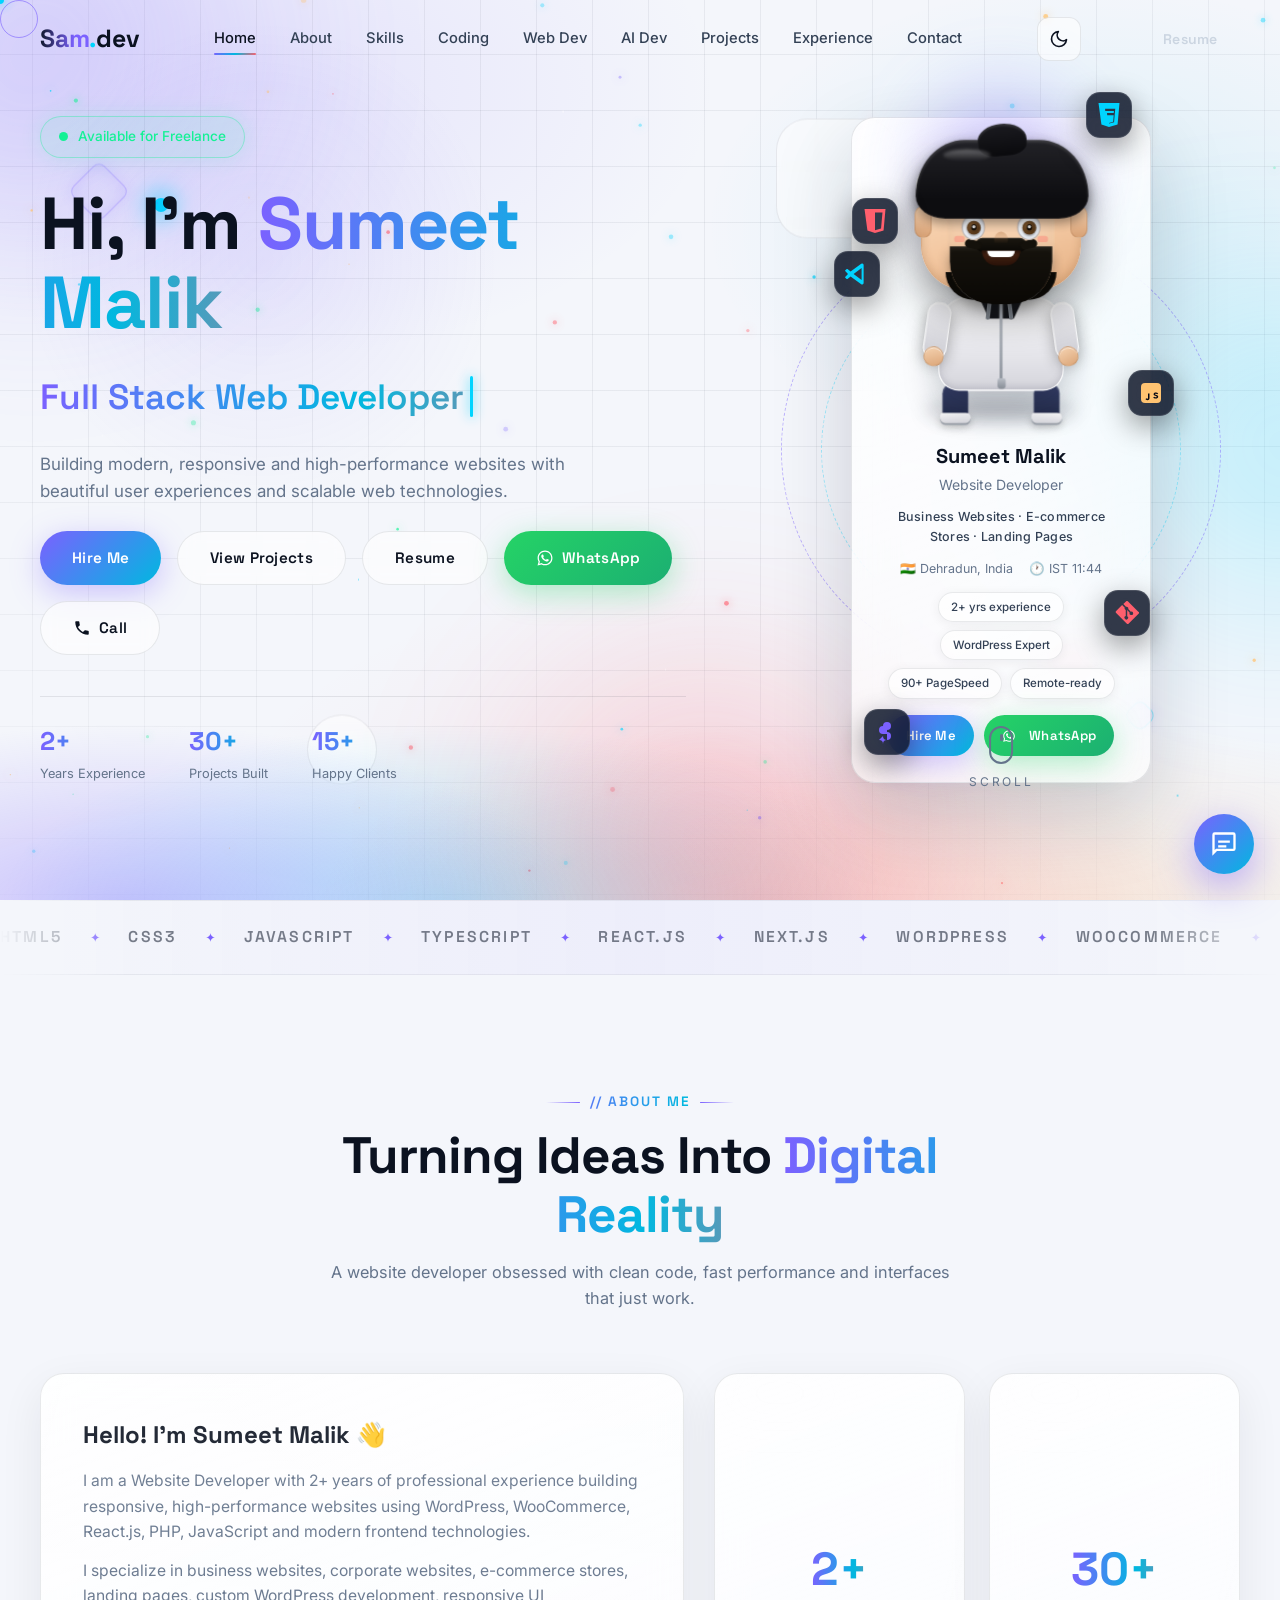
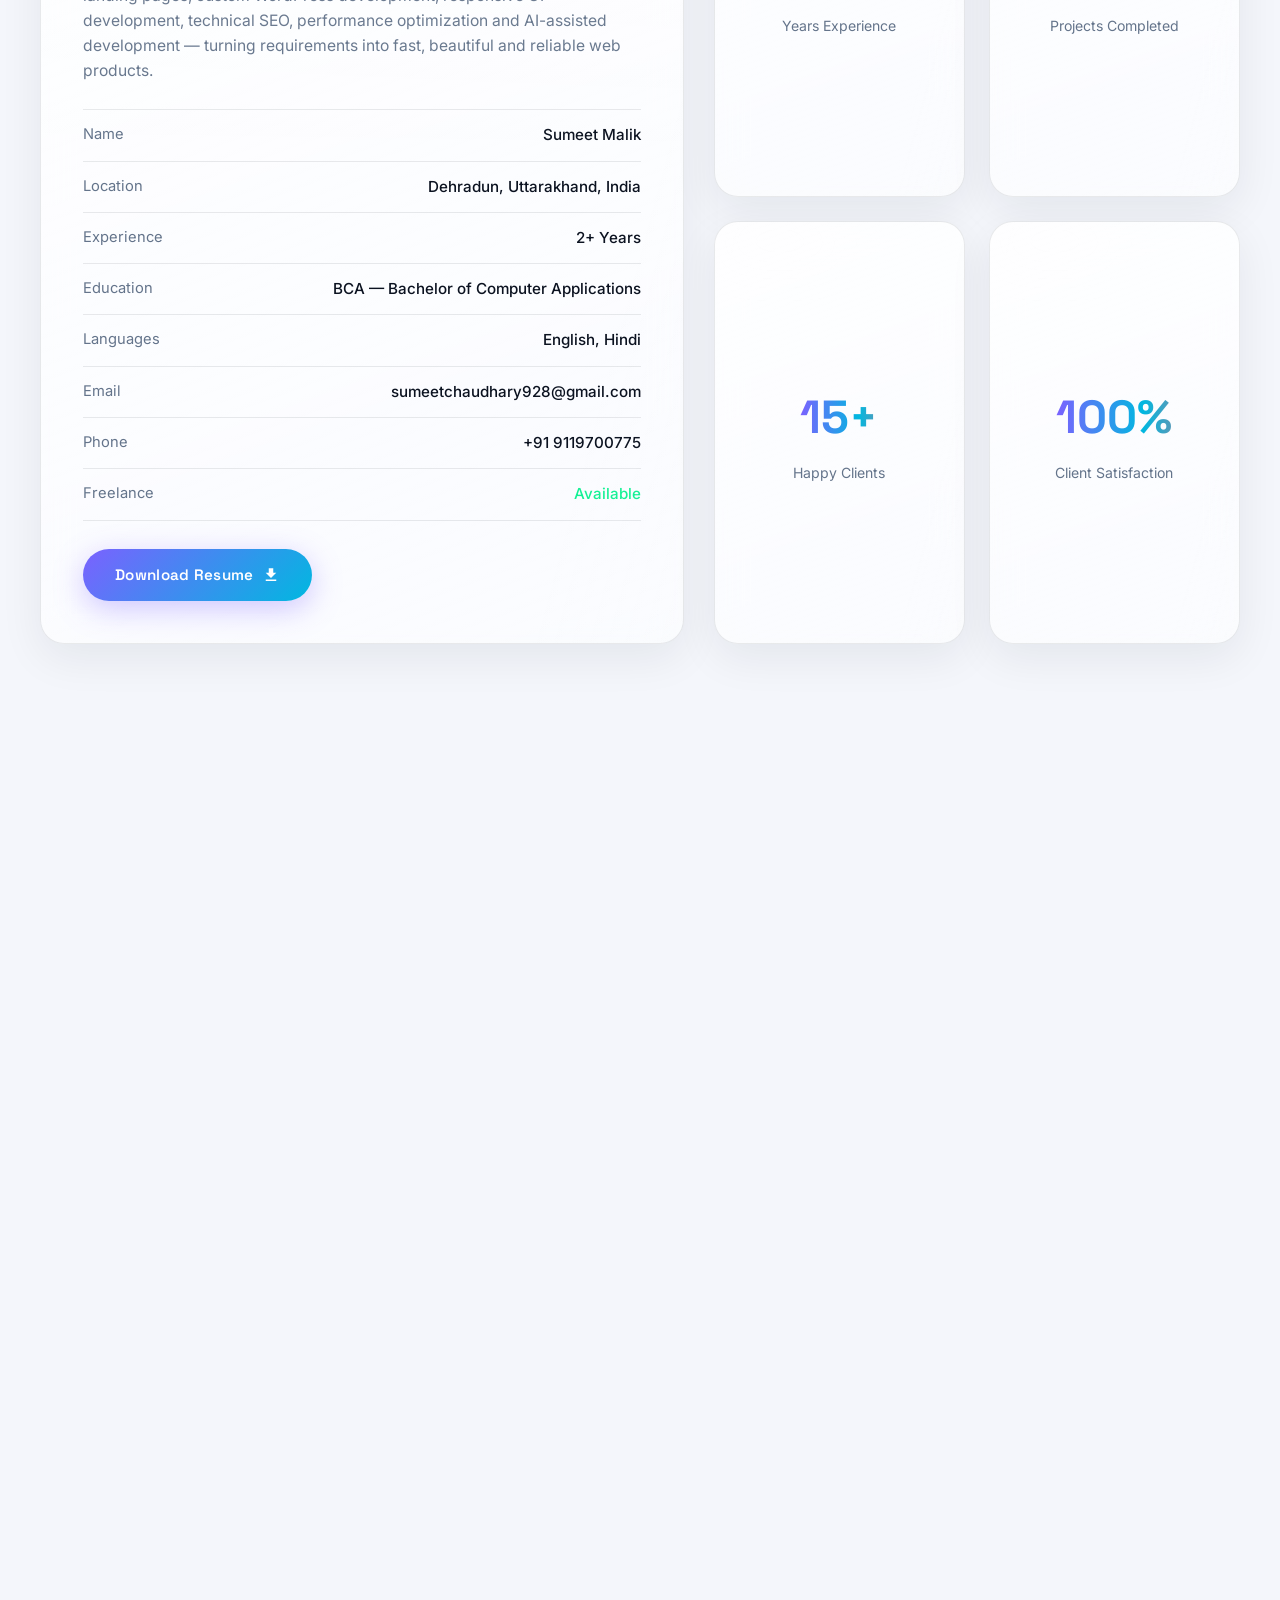
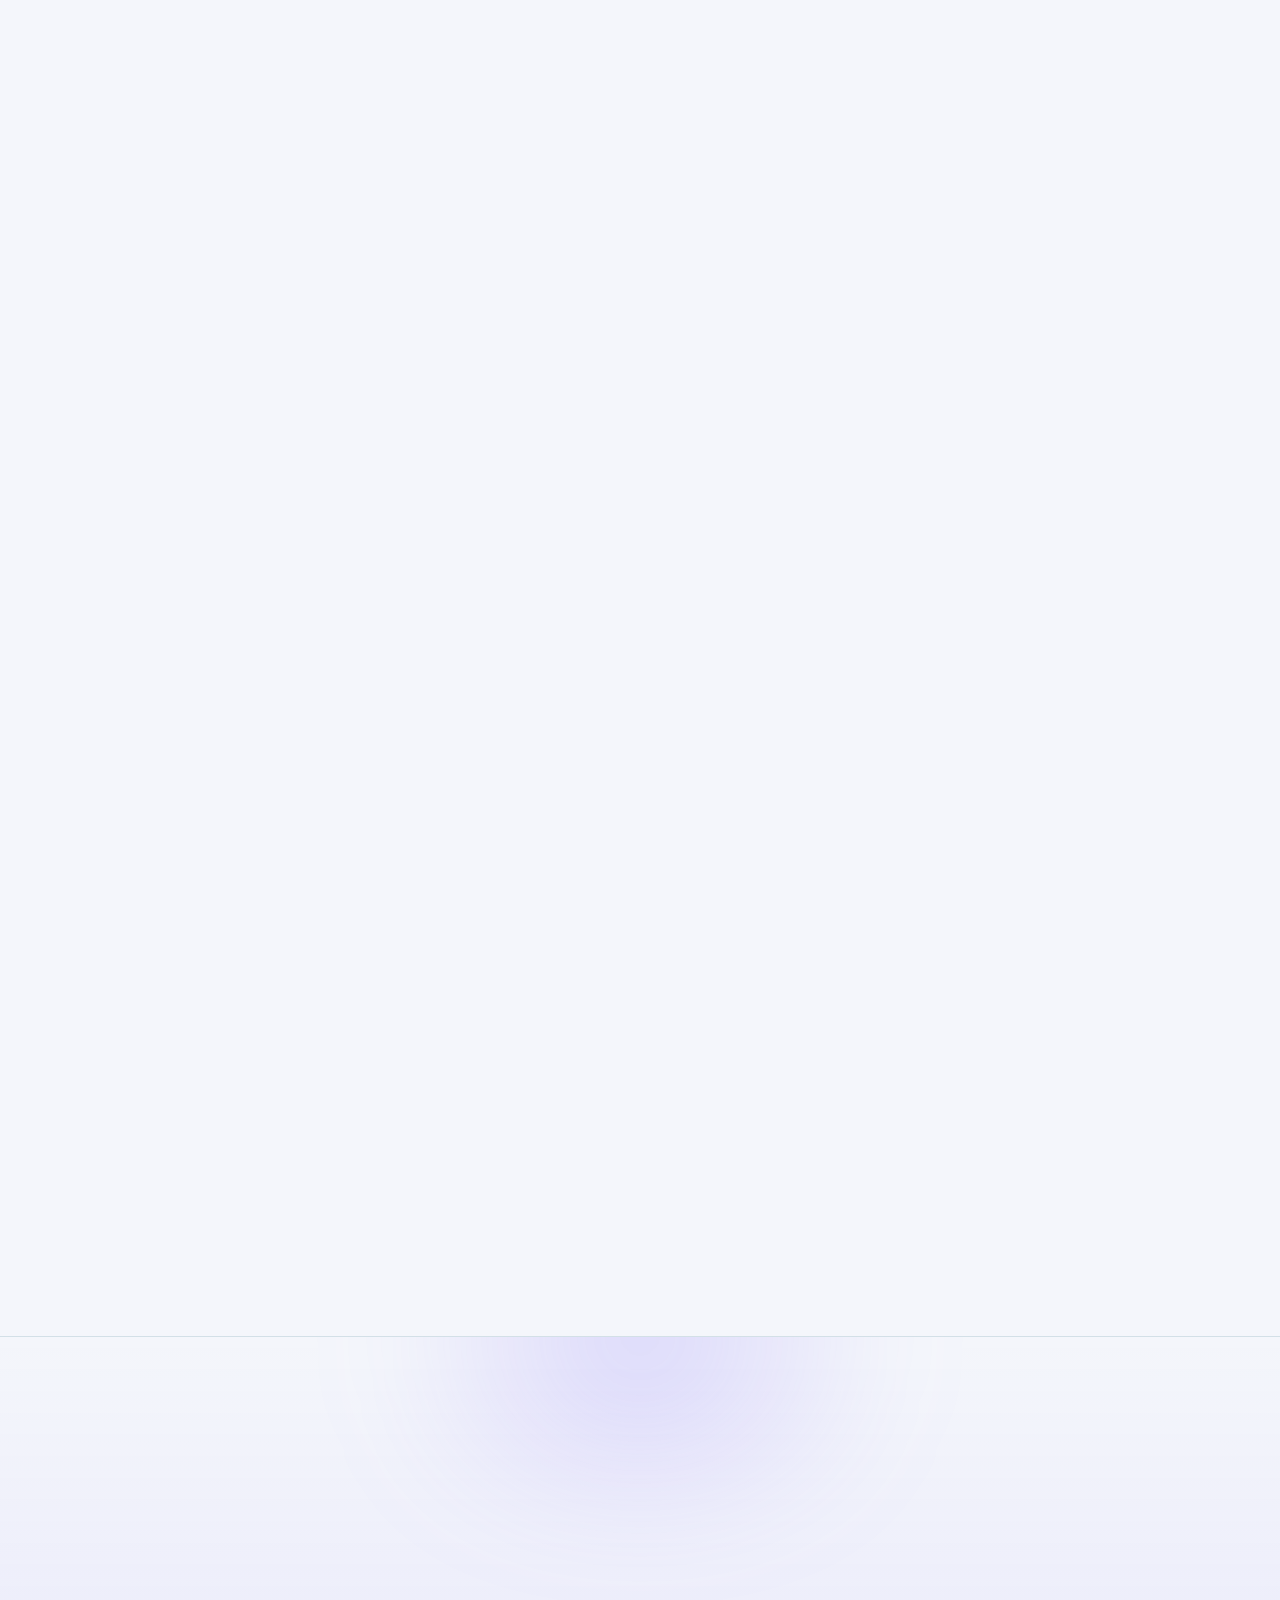
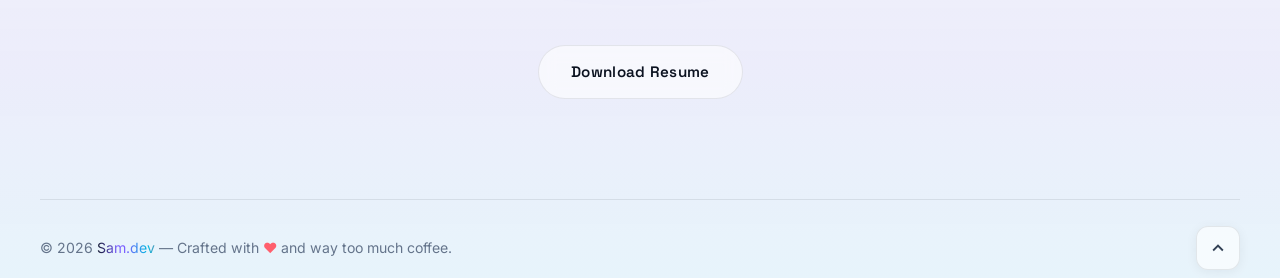
==== commit c79f2c0b: "Mobile: eliminate scroll jitter — render page fully (no content-visibility size jumps) + opacity-onl" ====
--- a/index.html
+++ b/index.html
@@ -45,7 +45,7 @@
   <link rel="preconnect" href="https://fonts.gstatic.com" crossorigin />
   <link href="https://fonts.googleapis.com/css2?family=Inter:wght@300;400;500;600;700&family=Space+Grotesk:wght@400;500;600;700&display=swap" rel="stylesheet" />
 
-  <link rel="stylesheet" href="style.css?v=6" />
+  <link rel="stylesheet" href="style.css?v=7" />
 
   <!-- Theme bootstrap: apply saved/system theme before the page paints -->
   <script>
@@ -1752,6 +1752,6 @@
     </button>
   </div>
 
-  <script src="script.js?v=6"></script>
+  <script src="script.js?v=7"></script>
 </body>
 </html>
--- a/style.css
+++ b/style.css
@@ -5585,10 +5585,22 @@
     background: radial-gradient(120% 90% at 50% 0%, transparent 45%, rgba(15, 23, 42, 0.18) 100%);
   }
 
-  /* Lighter, snappier reveal on phones — less perceived scroll lag */
+  /* Lighter, snappier reveal on phones — fade only, no up/down motion */
   .fade-up {
-    transform: translateY(18px);
-    transition: opacity 0.55s ease, transform 0.55s ease;
+    transform: none;
+    transition: opacity 0.3s ease;
+  }
+
+  .fade-up.in-view {
+    transform: none;
+  }
+
+  /* Progressive-render size estimates cause layout jumps on phones: each
+     section renders taller than its 700px estimate mid-scroll, shifting all
+     content below it down → jittery up/down while scrolling. Render the
+     page fully on mobile so the layout is stable. */
+  .section:not(.hero):not(.page-hero) {
+    content-visibility: visible;
   }
 }
 
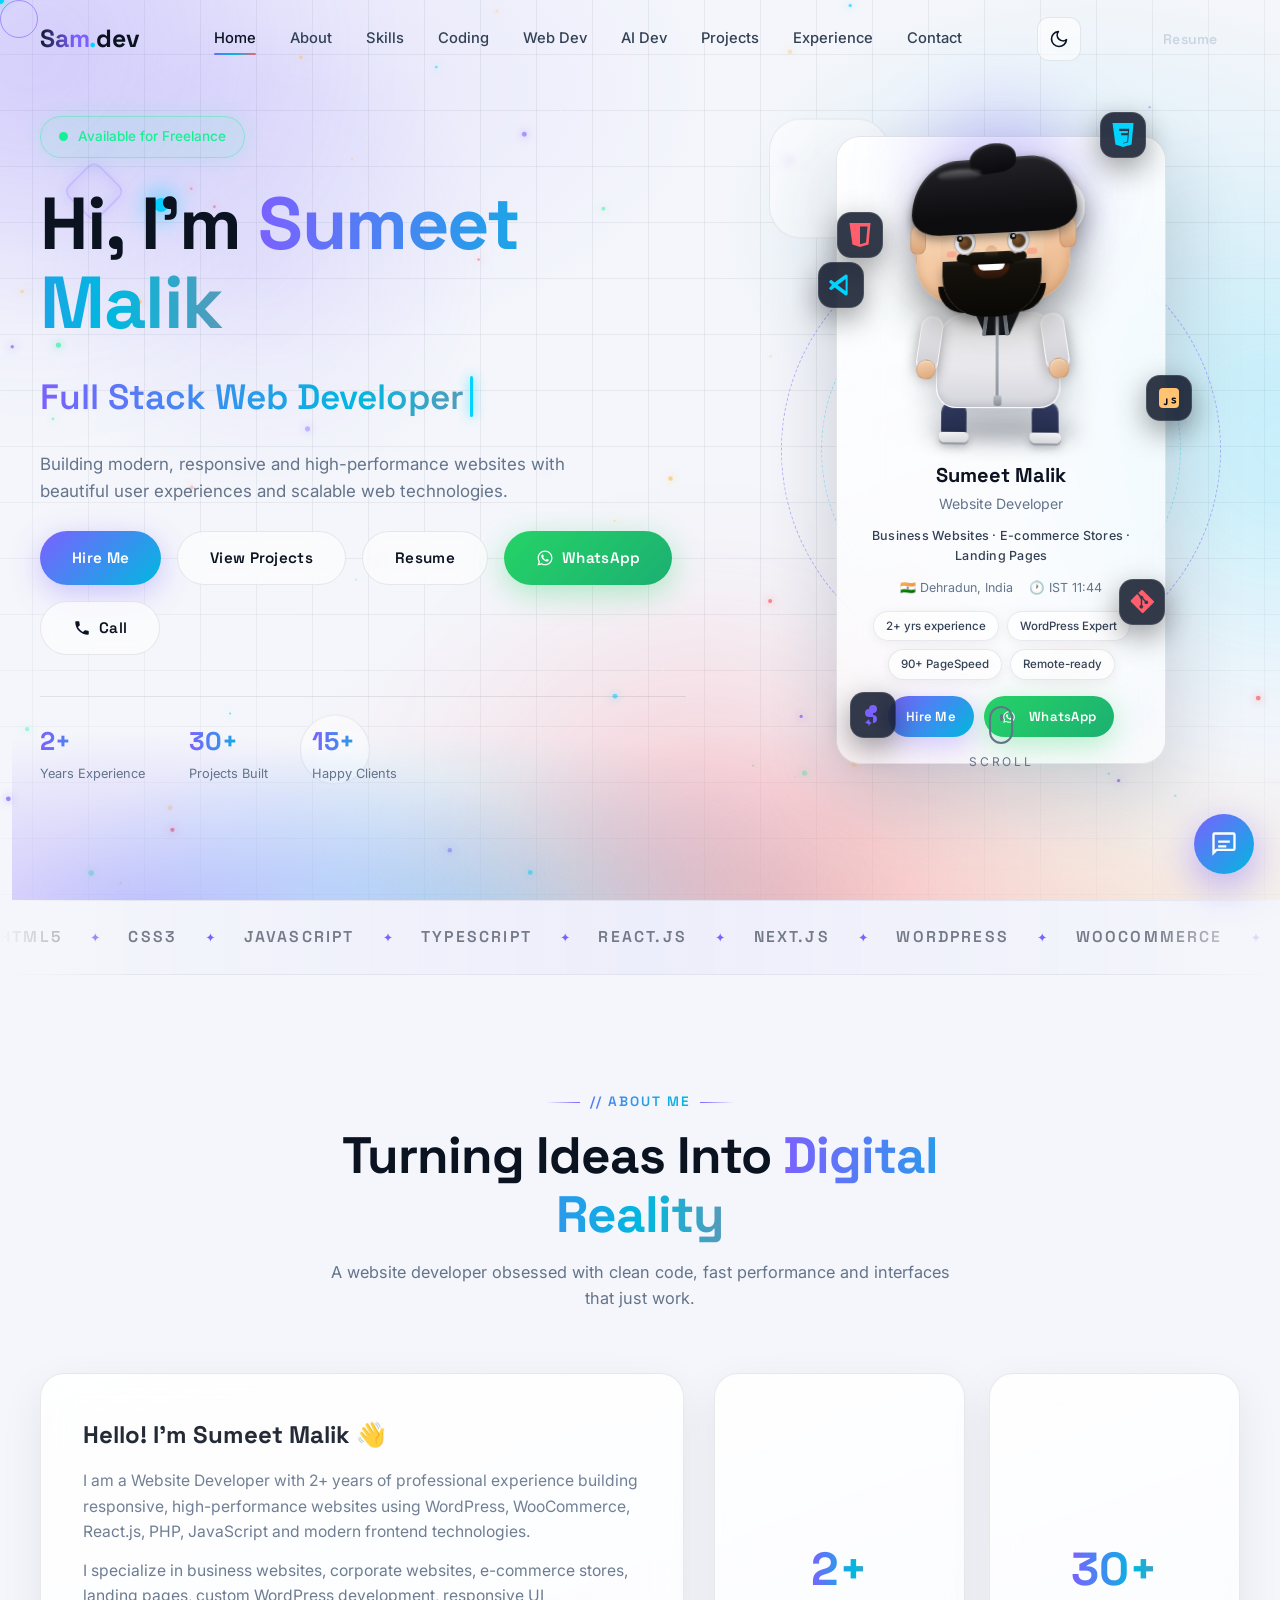
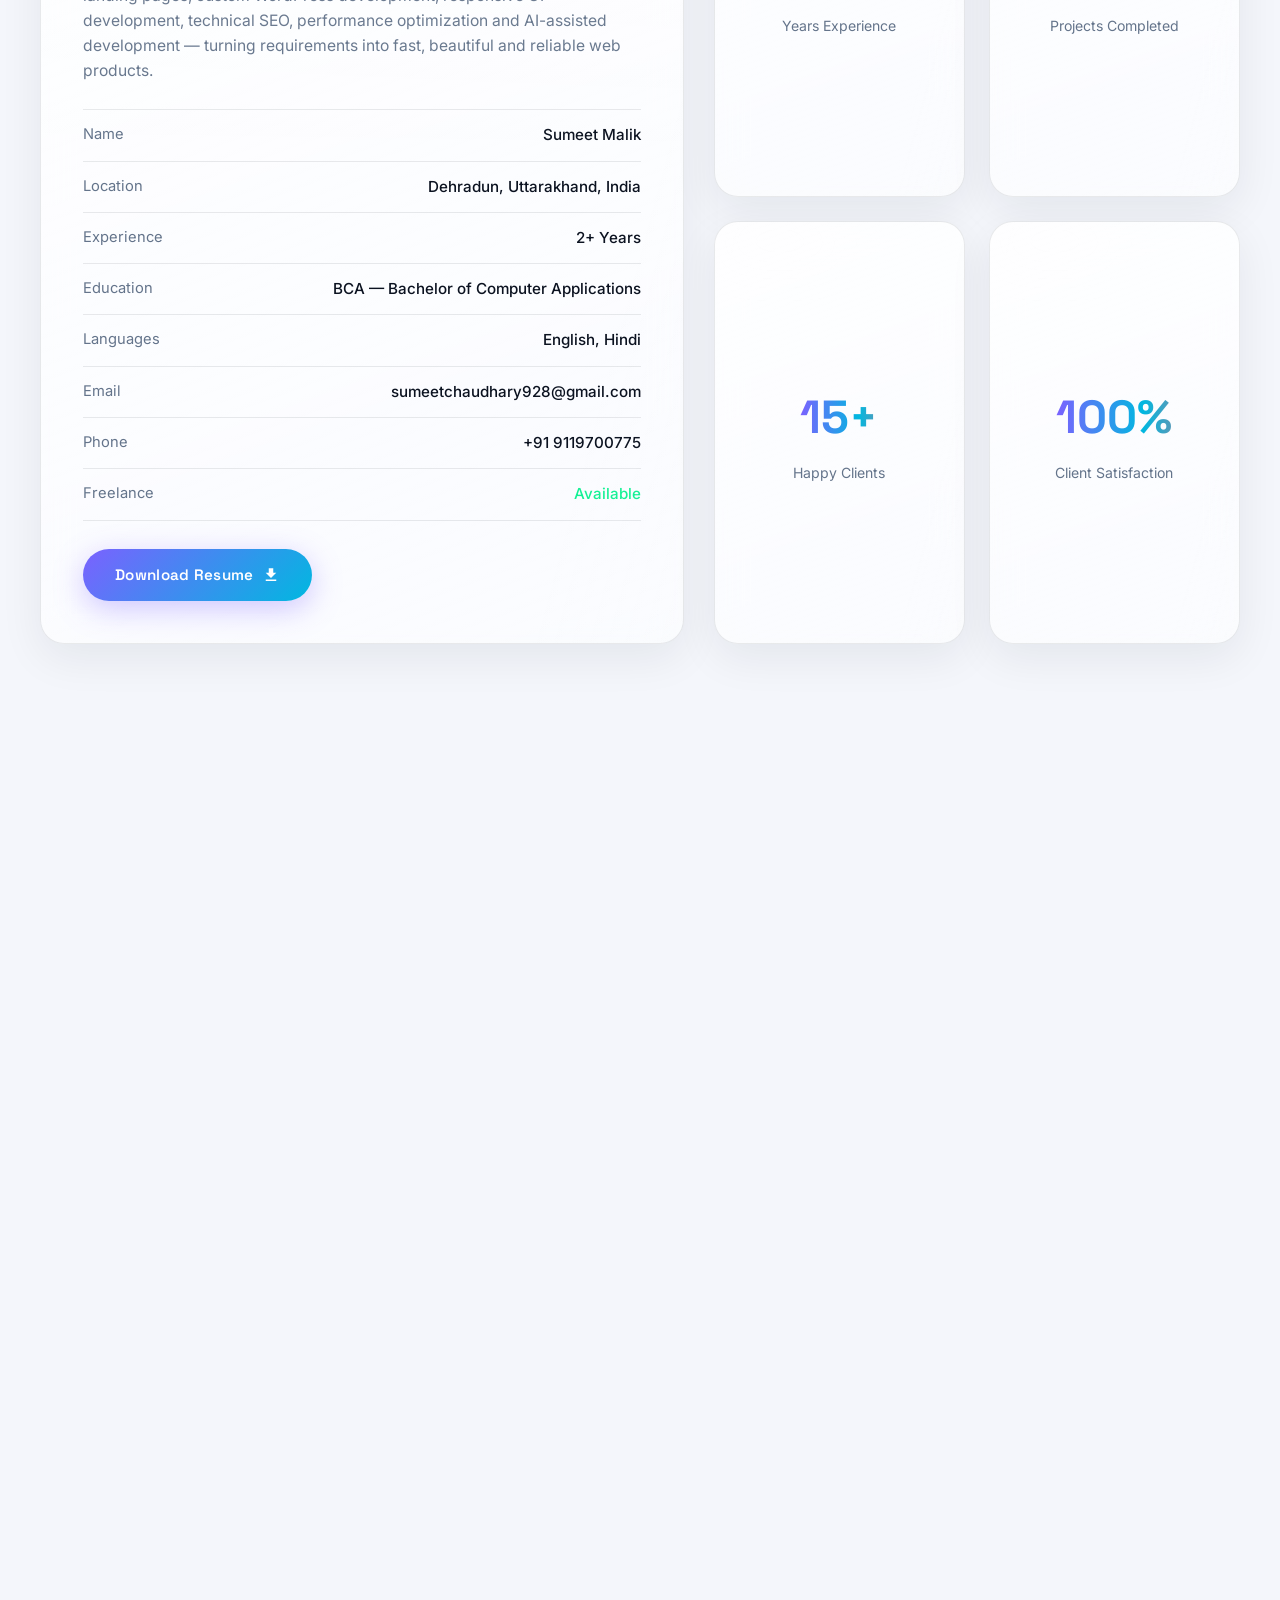
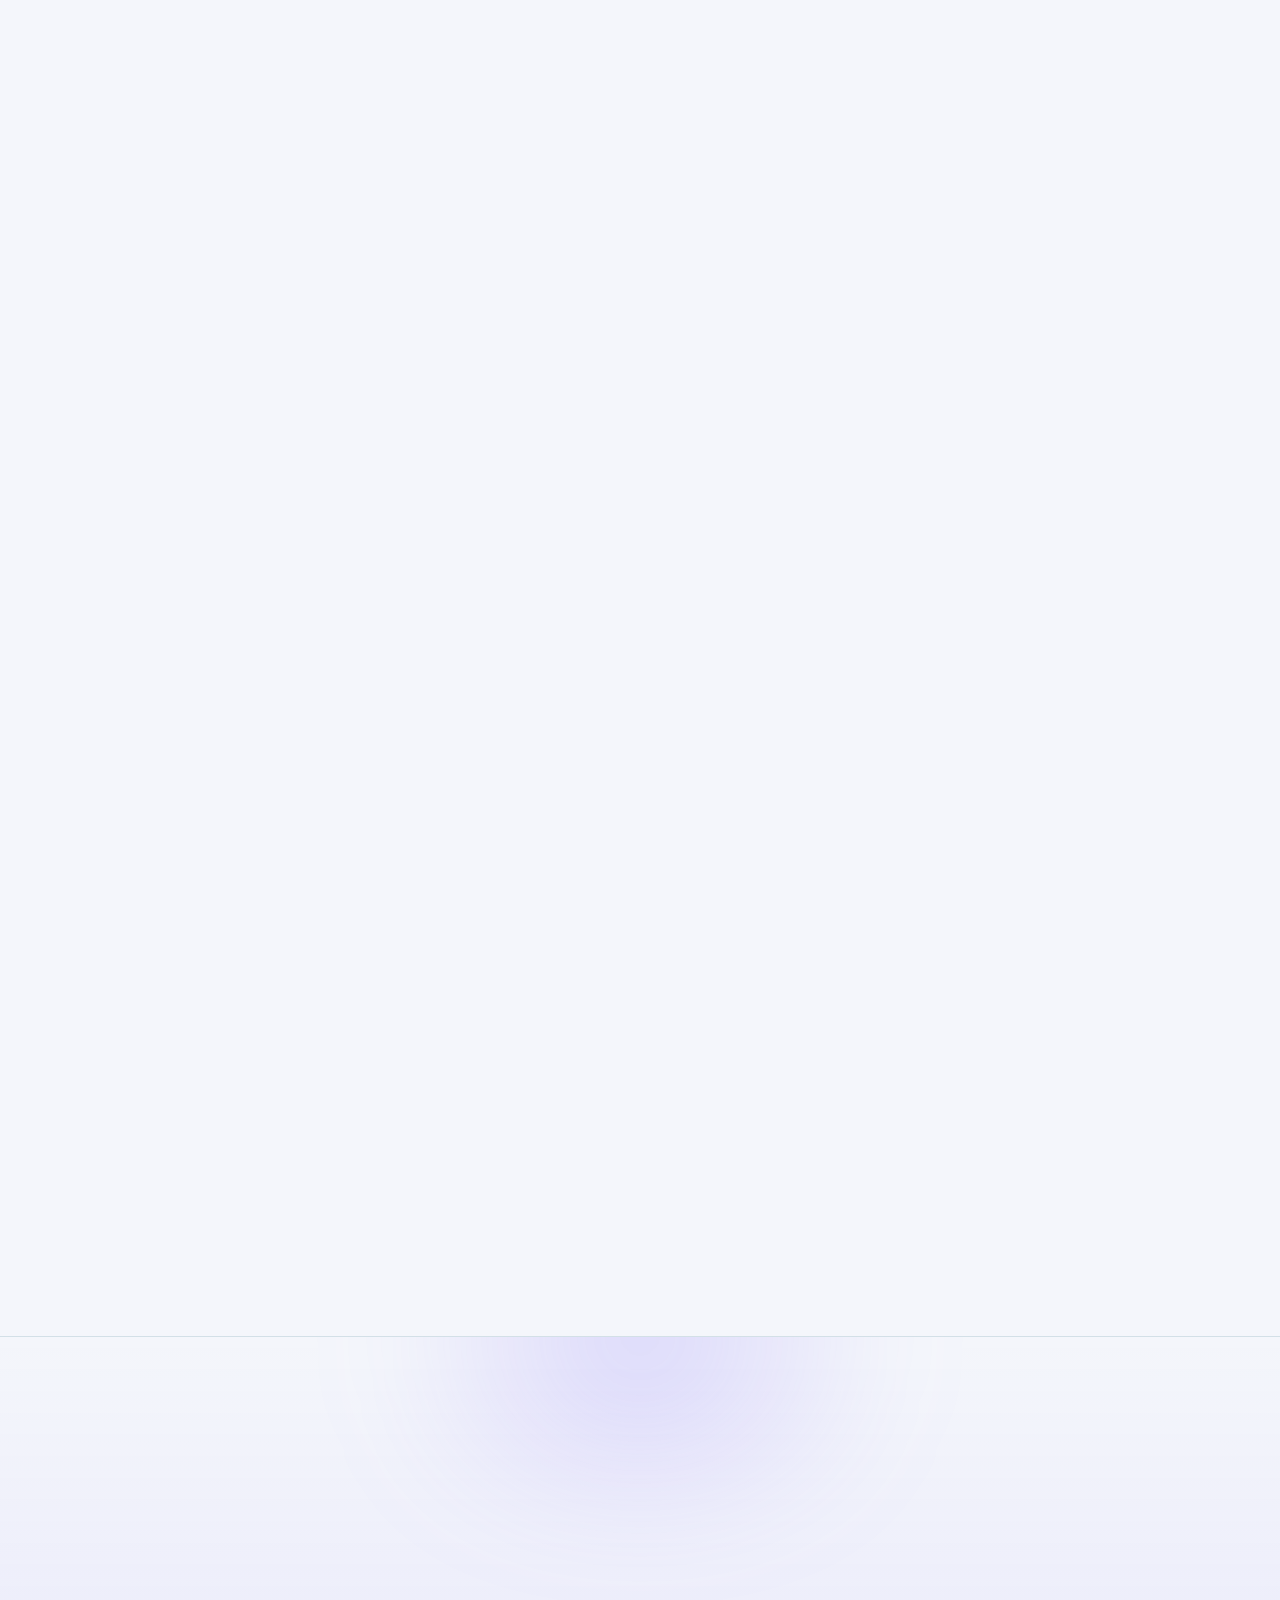
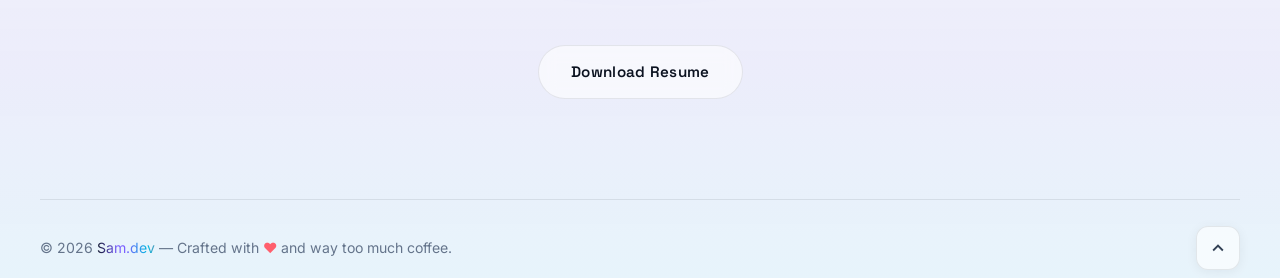
==== commit ebb188c3: "Fix URL-bar scroll bounce (100svh), widen profile card (330/250/240), project image placeholders + c" ====
--- a/index.html
+++ b/index.html
@@ -45,7 +45,7 @@
   <link rel="preconnect" href="https://fonts.gstatic.com" crossorigin />
   <link href="https://fonts.googleapis.com/css2?family=Inter:wght@300;400;500;600;700&family=Space+Grotesk:wght@400;500;600;700&display=swap" rel="stylesheet" />
 
-  <link rel="stylesheet" href="style.css?v=7" />
+  <link rel="stylesheet" href="style.css?v=8" />
 
   <!-- Theme bootstrap: apply saved/system theme before the page paints -->
   <script>
@@ -1171,6 +1171,7 @@
         <!-- Project 1 -->
         <article class="project-card tilt-card fade-up">
           <div class="project-thumb thumb-1">
+            <!-- PROJECT IMAGE: upload images/projects/hp-printer-ecommerce.png, then replace the SVG below with <img class="project-img" src="images/projects/hp-printer-ecommerce.png" alt="hp-printer-ecommerce screenshot"> -->
             <svg viewBox="0 0 320 200" fill="none" aria-hidden="true">
               <rect x="80" y="40" width="160" height="28" rx="8" fill="rgba(255,255,255,0.18)" stroke="rgba(255,255,255,0.3)"/>
               <rect x="60" y="68" width="200" height="92" rx="14" fill="rgba(0,212,255,0.14)" stroke="rgba(0,212,255,0.5)"/>
@@ -1207,6 +1208,7 @@
         <!-- Project 2 -->
         <article class="project-card tilt-card fade-up">
           <div class="project-thumb thumb-2">
+            <!-- PROJECT IMAGE: upload images/projects/epson-inspired-business.png, then replace the SVG below with <img class="project-img" src="images/projects/epson-inspired-business.png" alt="epson-inspired-business screenshot"> -->
             <svg viewBox="0 0 320 200" fill="none" aria-hidden="true">
               <rect x="40" y="40" width="240" height="120" rx="12" fill="rgba(0,212,255,0.1)" stroke="rgba(0,212,255,0.45)"/>
               <circle cx="90" cy="82" r="26" fill="rgba(0,212,255,0.18)" stroke="rgba(0,212,255,0.6)"/>
@@ -1244,6 +1246,7 @@
         <!-- Project 3 -->
         <article class="project-card tilt-card fade-up">
           <div class="project-thumb thumb-3">
+            <!-- PROJECT IMAGE: upload images/projects/woocommerce-online-store.png, then replace the SVG below with <img class="project-img" src="images/projects/woocommerce-online-store.png" alt="woocommerce-online-store screenshot"> -->
             <svg viewBox="0 0 320 200" fill="none" aria-hidden="true">
               <path d="M6 172 C60 120, 110 170, 160 128 S 260 80, 314 130" stroke="rgba(255,195,113,0.7)" stroke-width="4" stroke-linecap="round"/>
               <path d="M6 192 C70 150, 130 190, 180 156 S 280 116, 314 158" stroke="rgba(255,95,109,0.45)" stroke-width="3" stroke-linecap="round"/>
@@ -1278,6 +1281,7 @@
         <!-- Project 4 -->
         <article class="project-card tilt-card fade-up">
           <div class="project-thumb thumb-4">
+            <!-- PROJECT IMAGE: upload images/projects/corporate-business-website.png, then replace the SVG below with <img class="project-img" src="images/projects/corporate-business-website.png" alt="corporate-business-website screenshot"> -->
             <svg viewBox="0 0 320 200" fill="none" aria-hidden="true">
               <rect x="70" y="48" width="180" height="96" rx="12" fill="rgba(255,255,255,0.05)" stroke="rgba(255,255,255,0.25)"/>
               <rect x="92" y="30" width="136" height="18" rx="6" fill="rgba(139,92,246,0.55)"/>
@@ -1312,6 +1316,7 @@
         <!-- Project 5 -->
         <article class="project-card tilt-card fade-up">
           <div class="project-thumb thumb-5">
+            <!-- PROJECT IMAGE: upload images/projects/react-saas-dashboard.png, then replace the SVG below with <img class="project-img" src="images/projects/react-saas-dashboard.png" alt="react-saas-dashboard screenshot"> -->
             <svg viewBox="0 0 320 200" fill="none" aria-hidden="true">
               <rect x="34" y="52" width="26" height="96" rx="6" fill="rgba(123,97,255,0.55)"/>
               <rect x="74" y="76" width="26" height="72" rx="6" fill="rgba(0,212,255,0.55)"/>
@@ -1348,6 +1353,7 @@
         <!-- Project 6 -->
         <article class="project-card tilt-card fade-up">
           <div class="project-thumb thumb-6">
+            <!-- PROJECT IMAGE: upload images/projects/ai-powered-portfolio.png, then replace the SVG below with <img class="project-img" src="images/projects/ai-powered-portfolio.png" alt="ai-powered-portfolio screenshot"> -->
             <svg viewBox="0 0 320 200" fill="none" aria-hidden="true">
               <circle cx="160" cy="100" r="52" fill="none" stroke="rgba(123,97,255,0.55)" stroke-width="2" stroke-dasharray="6 8"/>
               <circle cx="160" cy="100" r="32" fill="none" stroke="rgba(0,212,255,0.65)" stroke-width="2"/>
@@ -1752,6 +1758,6 @@
     </button>
   </div>
 
-  <script src="script.js?v=7"></script>
+  <script src="script.js?v=8"></script>
 </body>
 </html>
--- a/style.css
+++ b/style.css
@@ -28,6 +28,7 @@
   line-height: 1.6;
   overflow-x: hidden;
   min-height: 100vh;
+  min-height: 100svh;
   -webkit-font-smoothing: antialiased;
 }
 
@@ -635,6 +636,7 @@
 .hero {
   position: relative;
   min-height: 100vh;
+  min-height: 100svh;
   display: flex;
   align-items: center;
   padding: 140px 0 90px;
@@ -947,7 +949,7 @@
 .profile-card {
   position: relative;
   z-index: 3;
-  width: 300px;
+  width: 330px;
   padding: 38px 32px 30px;
   border-radius: var(--radius-lg);
   background: linear-gradient(160deg, rgba(255, 255, 255, 0.09), rgba(255, 255, 255, 0.02));
@@ -1970,7 +1972,18 @@
   transition: transform 0.6s var(--ease-out);
 }
 
-.project-card:hover .project-thumb svg {
+/* Uploaded project screenshot (set image: in the project config) */
+.project-thumb img.project-img {
+  position: absolute;
+  inset: 0;
+  width: 100%;
+  height: 100%;
+  object-fit: cover;
+  transition: transform 0.6s var(--ease-out);
+}
+
+.project-card:hover .project-thumb svg,
+.project-card:hover .project-thumb img.project-img {
   transform: scale(1.1);
 }
 
@@ -3517,7 +3530,7 @@
 /* ---------- Small phones (≤ 420px) ---------- */
 @media (max-width: 420px) {
   .profile-card {
-    width: 260px;
+    width: 290px;
     padding: 30px 22px 24px;
   }
 
@@ -5186,7 +5199,7 @@
    ========================================================================== */
 @media (max-width: 768px) {
   .profile-card {
-    width: 220px;
+    width: 250px;
     padding: 20px 18px 18px;
     border-radius: 26px;
   }
@@ -5392,7 +5405,7 @@
   }
 
   .profile-card {
-    width: 200px;
+    width: 240px;
     padding: 16px 14px 14px;
     border-radius: 24px;
   }
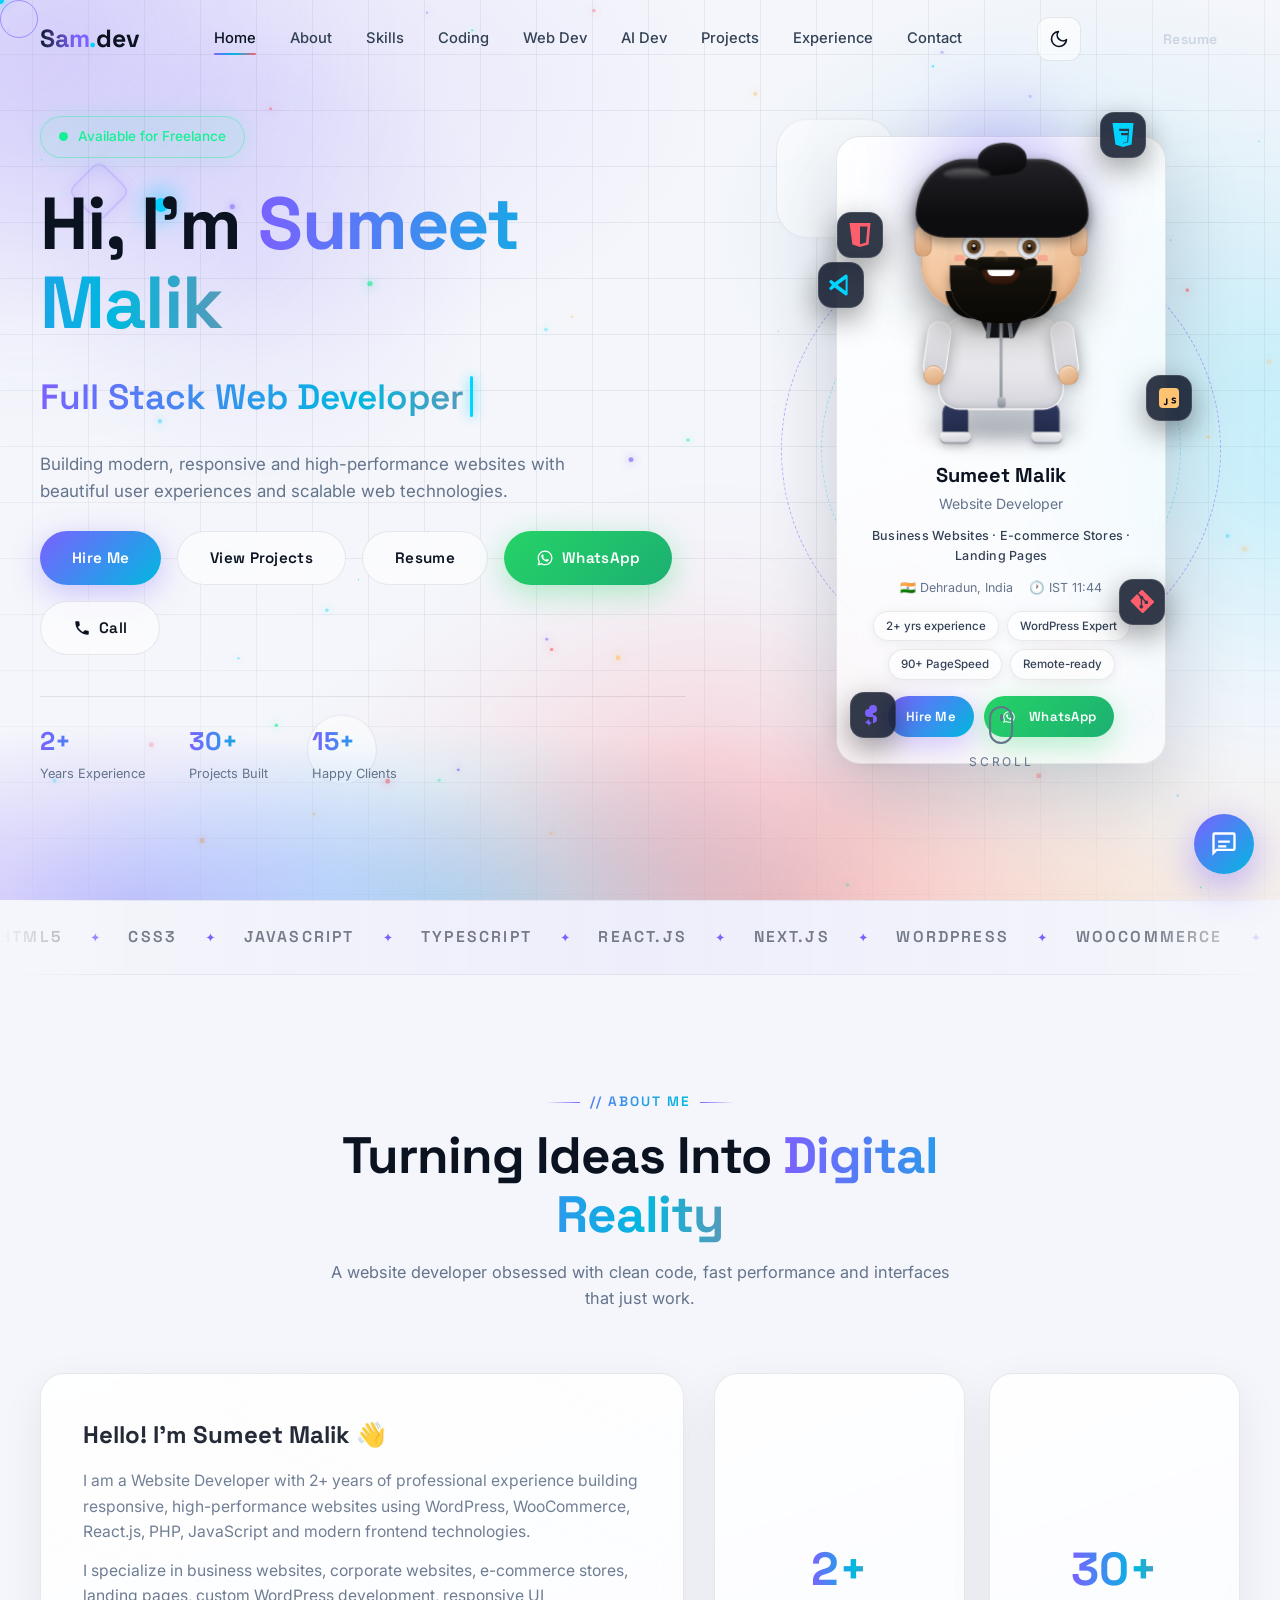
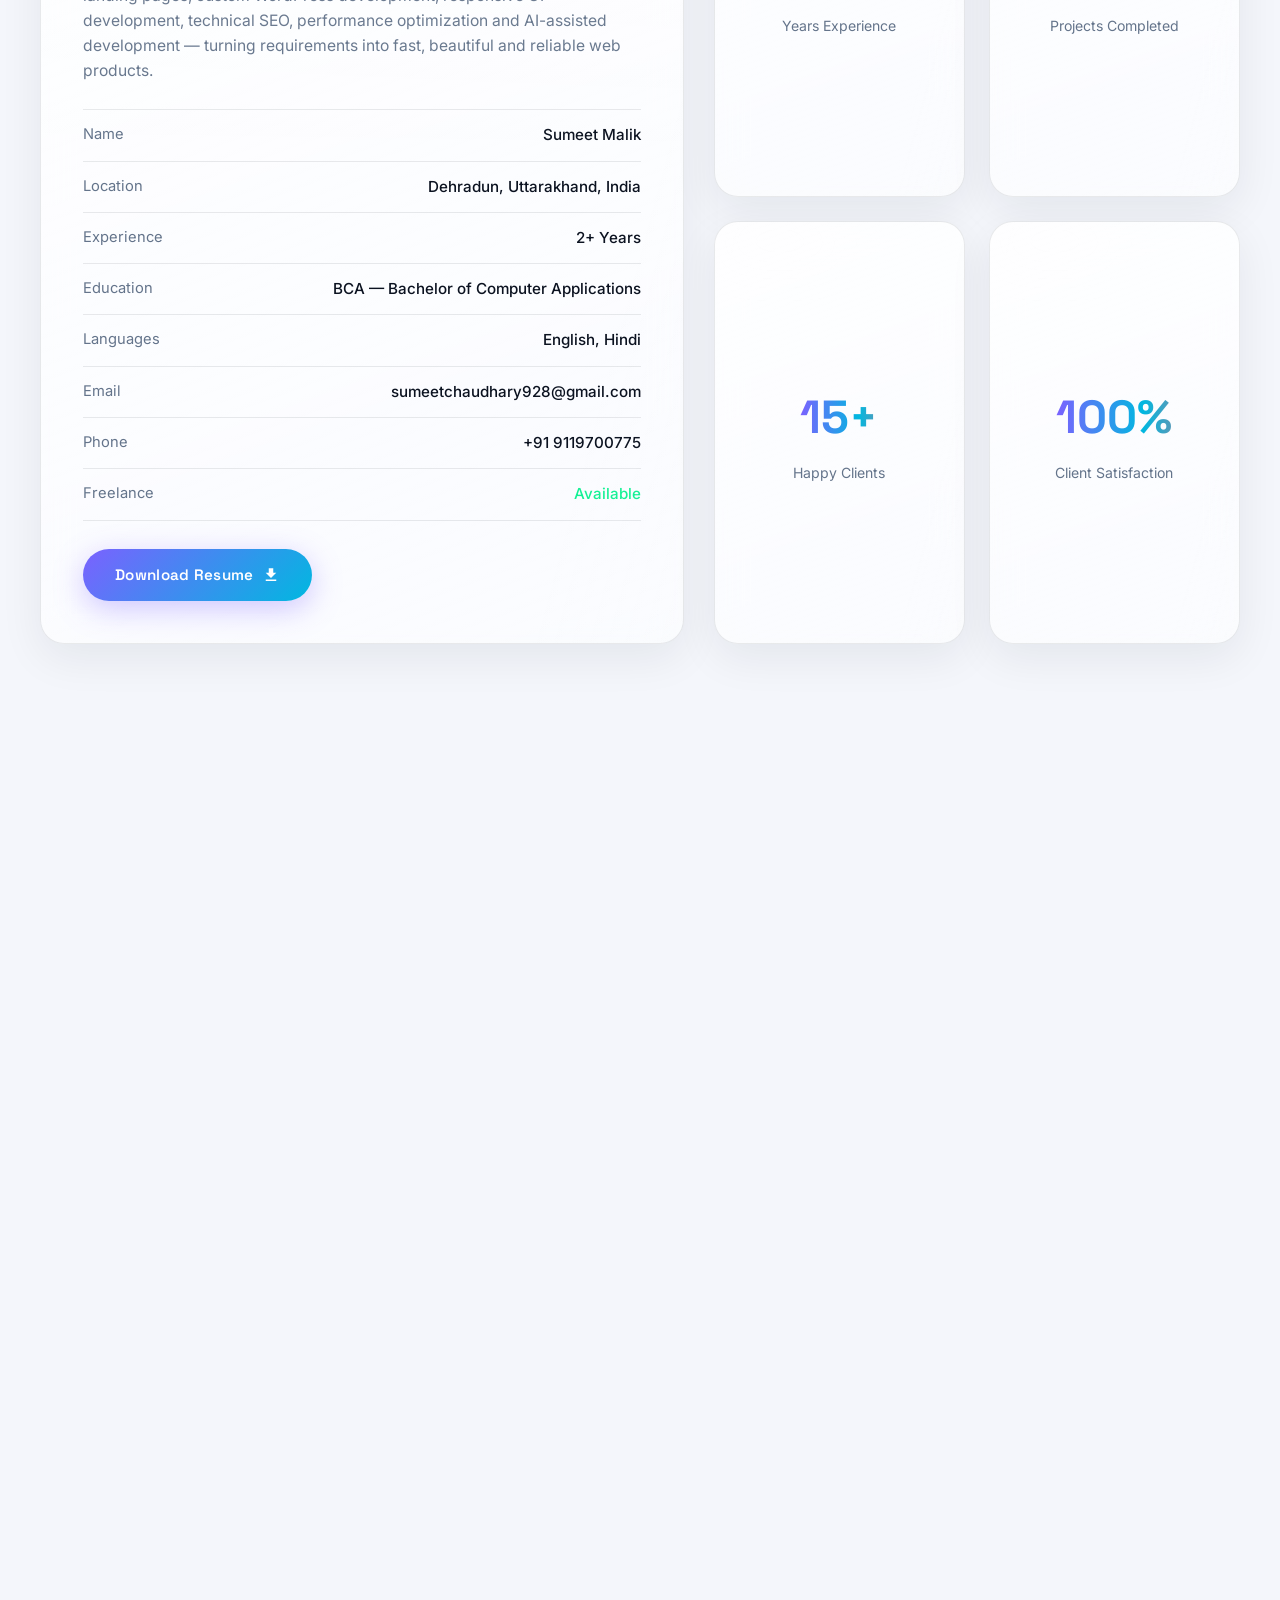
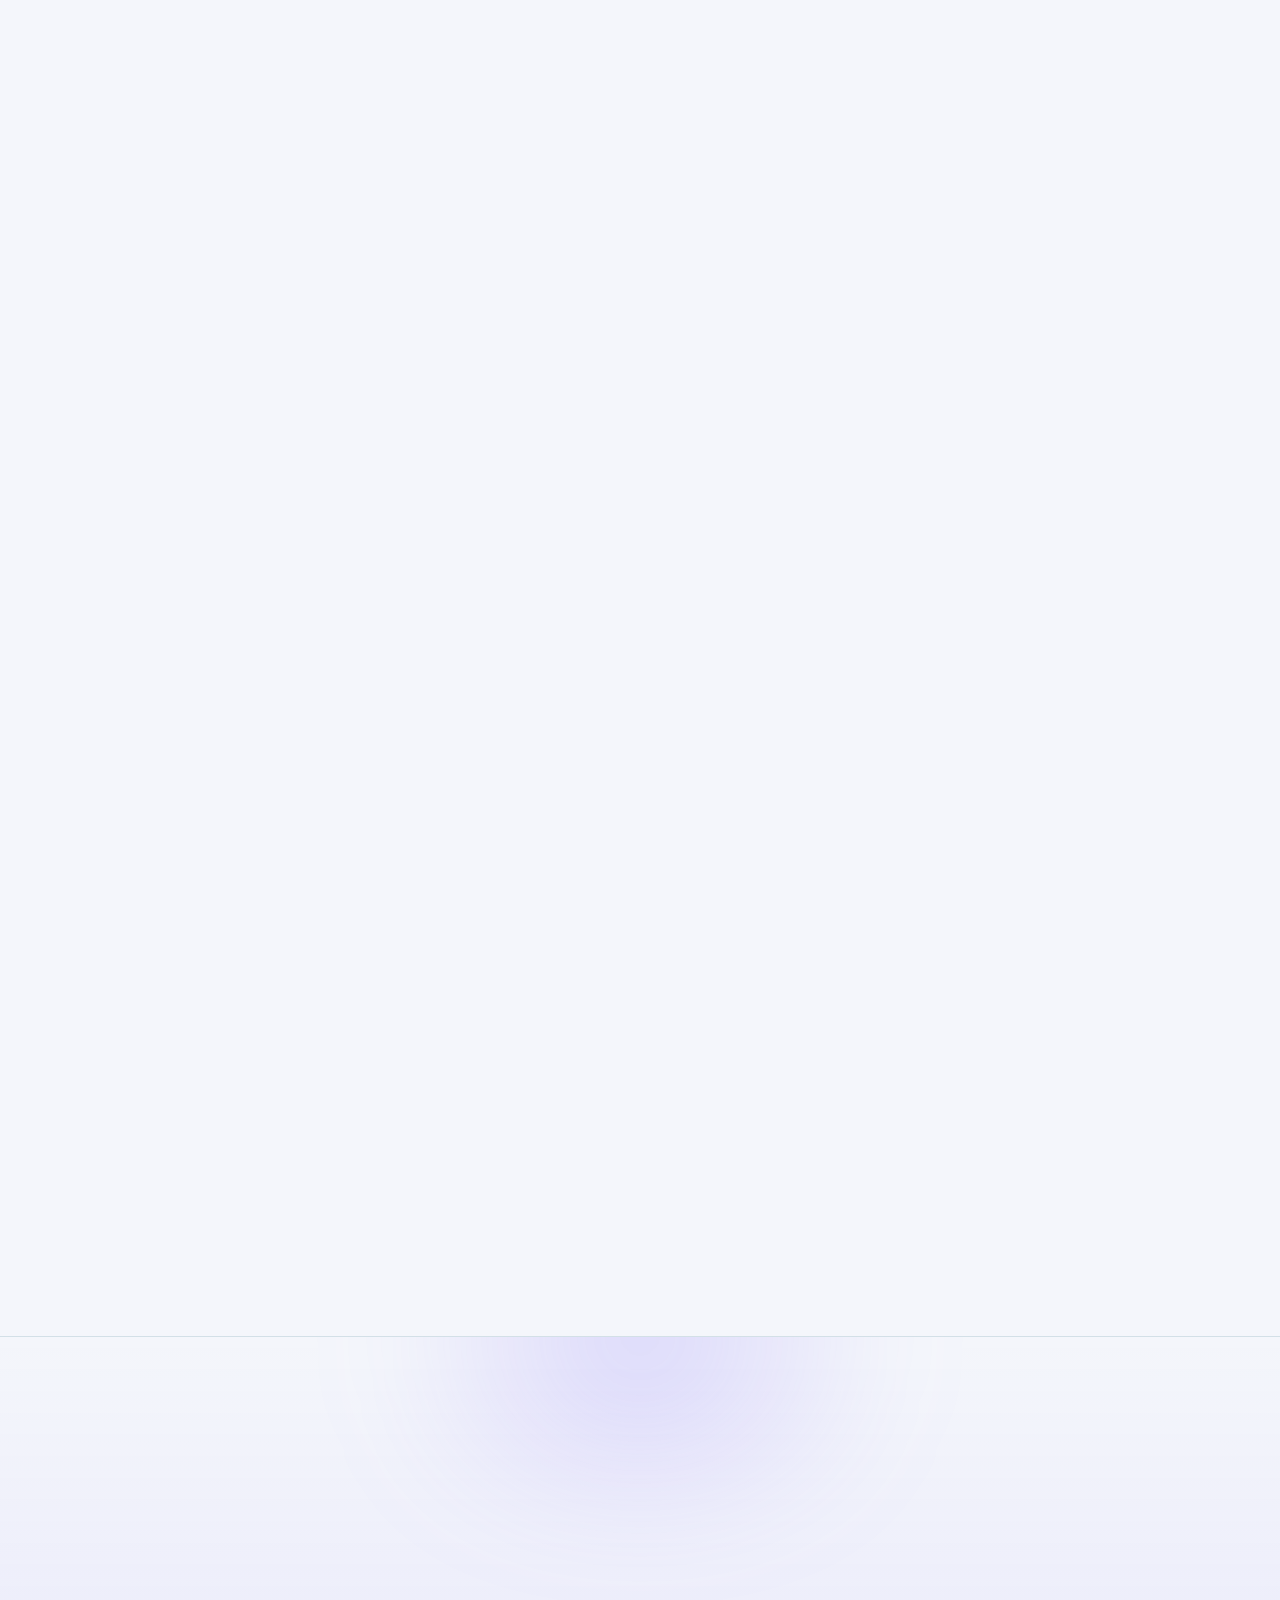
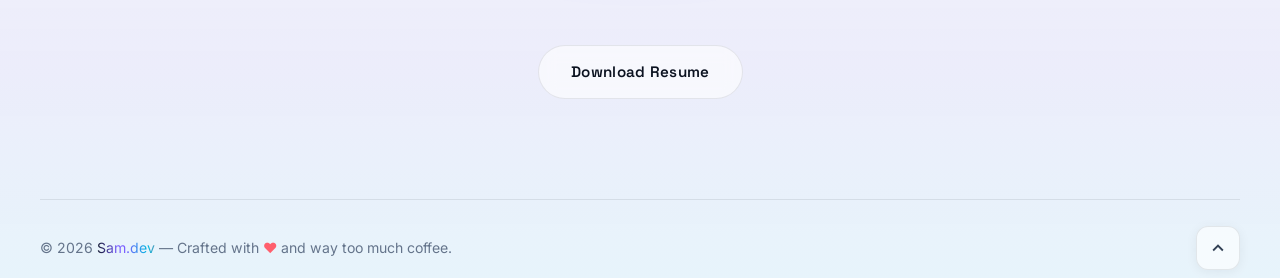
==== commit be5a8f9b: "Fix mobile scroll lag: particle canvas on the fixed bg layer now renders one static frame on touch (" ====
--- a/index.html
+++ b/index.html
@@ -45,7 +45,7 @@
   <link rel="preconnect" href="https://fonts.gstatic.com" crossorigin />
   <link href="https://fonts.googleapis.com/css2?family=Inter:wght@300;400;500;600;700&family=Space+Grotesk:wght@400;500;600;700&display=swap" rel="stylesheet" />
 
-  <link rel="stylesheet" href="style.css?v=8" />
+  <link rel="stylesheet" href="style.css?v=9" />
 
   <!-- Theme bootstrap: apply saved/system theme before the page paints -->
   <script>
@@ -1758,6 +1758,6 @@
     </button>
   </div>
 
-  <script src="script.js?v=8"></script>
+  <script src="script.js?v=9"></script>
 </body>
 </html>
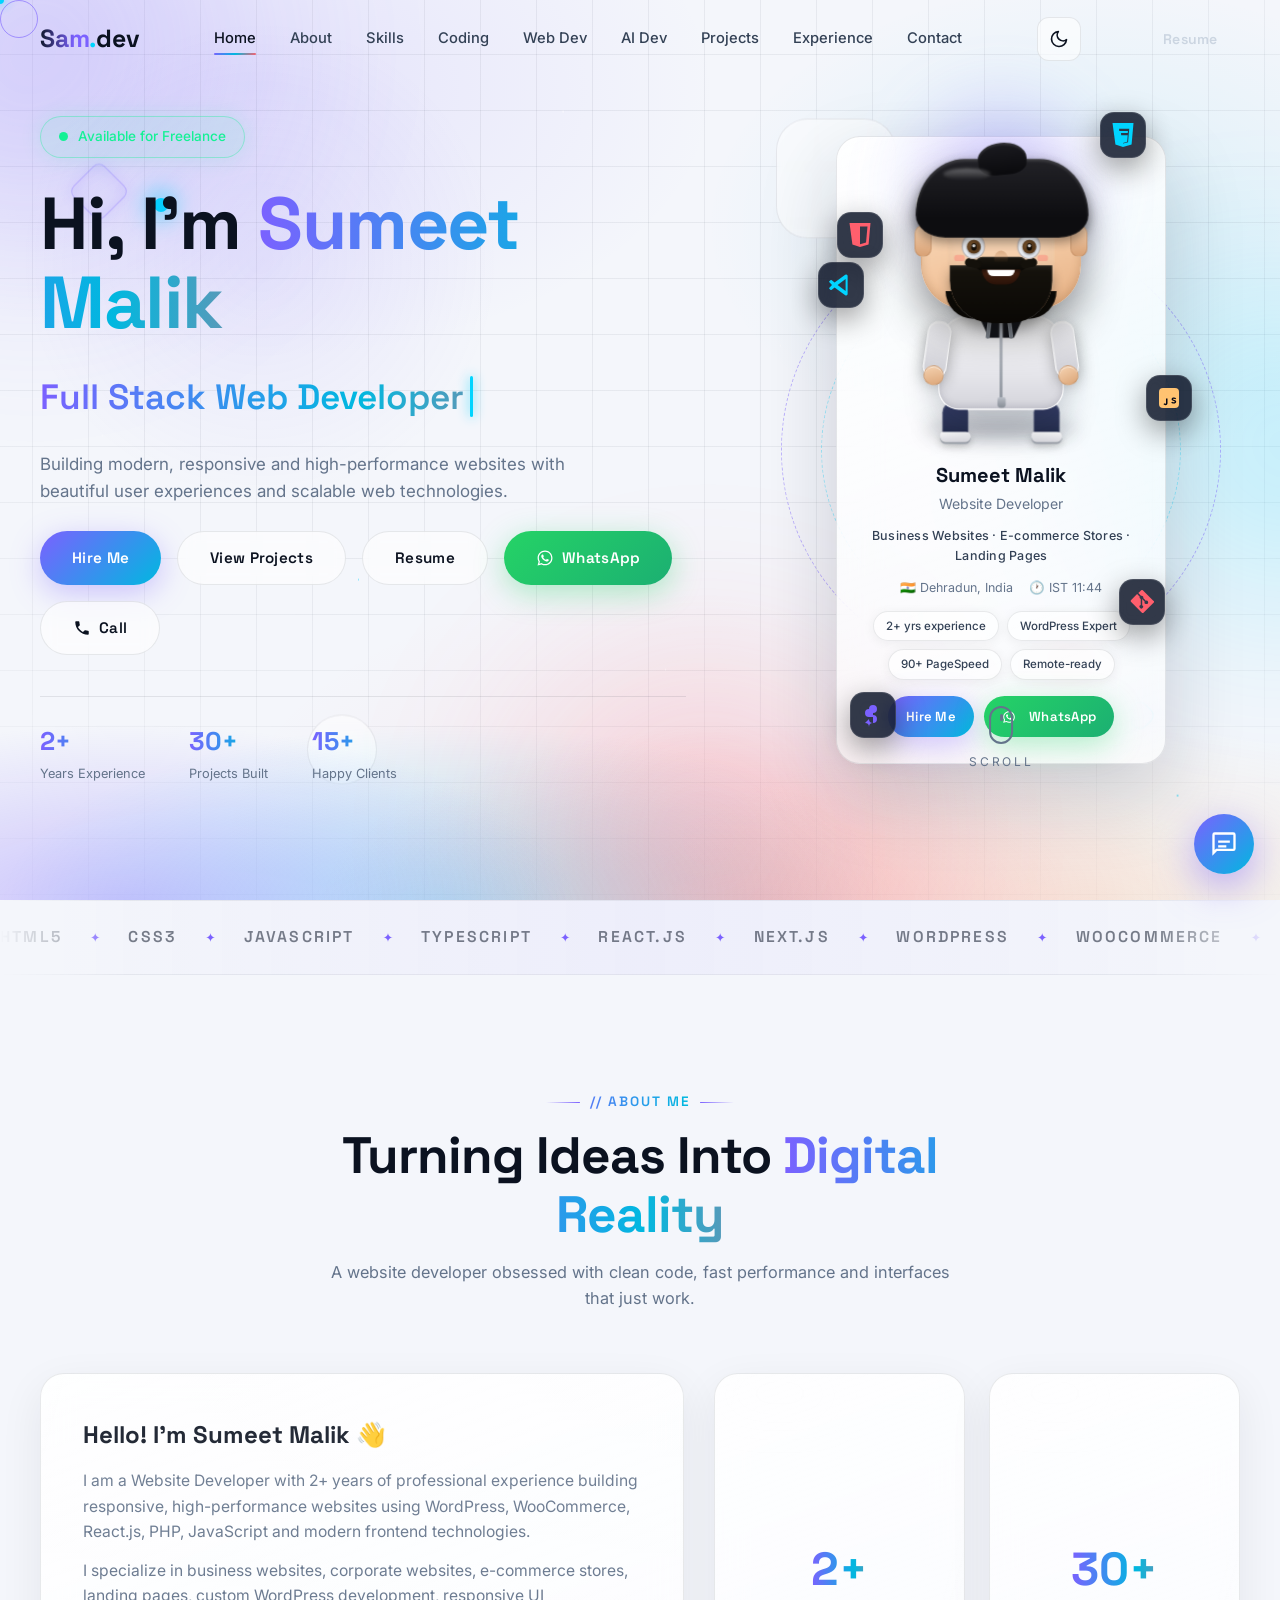
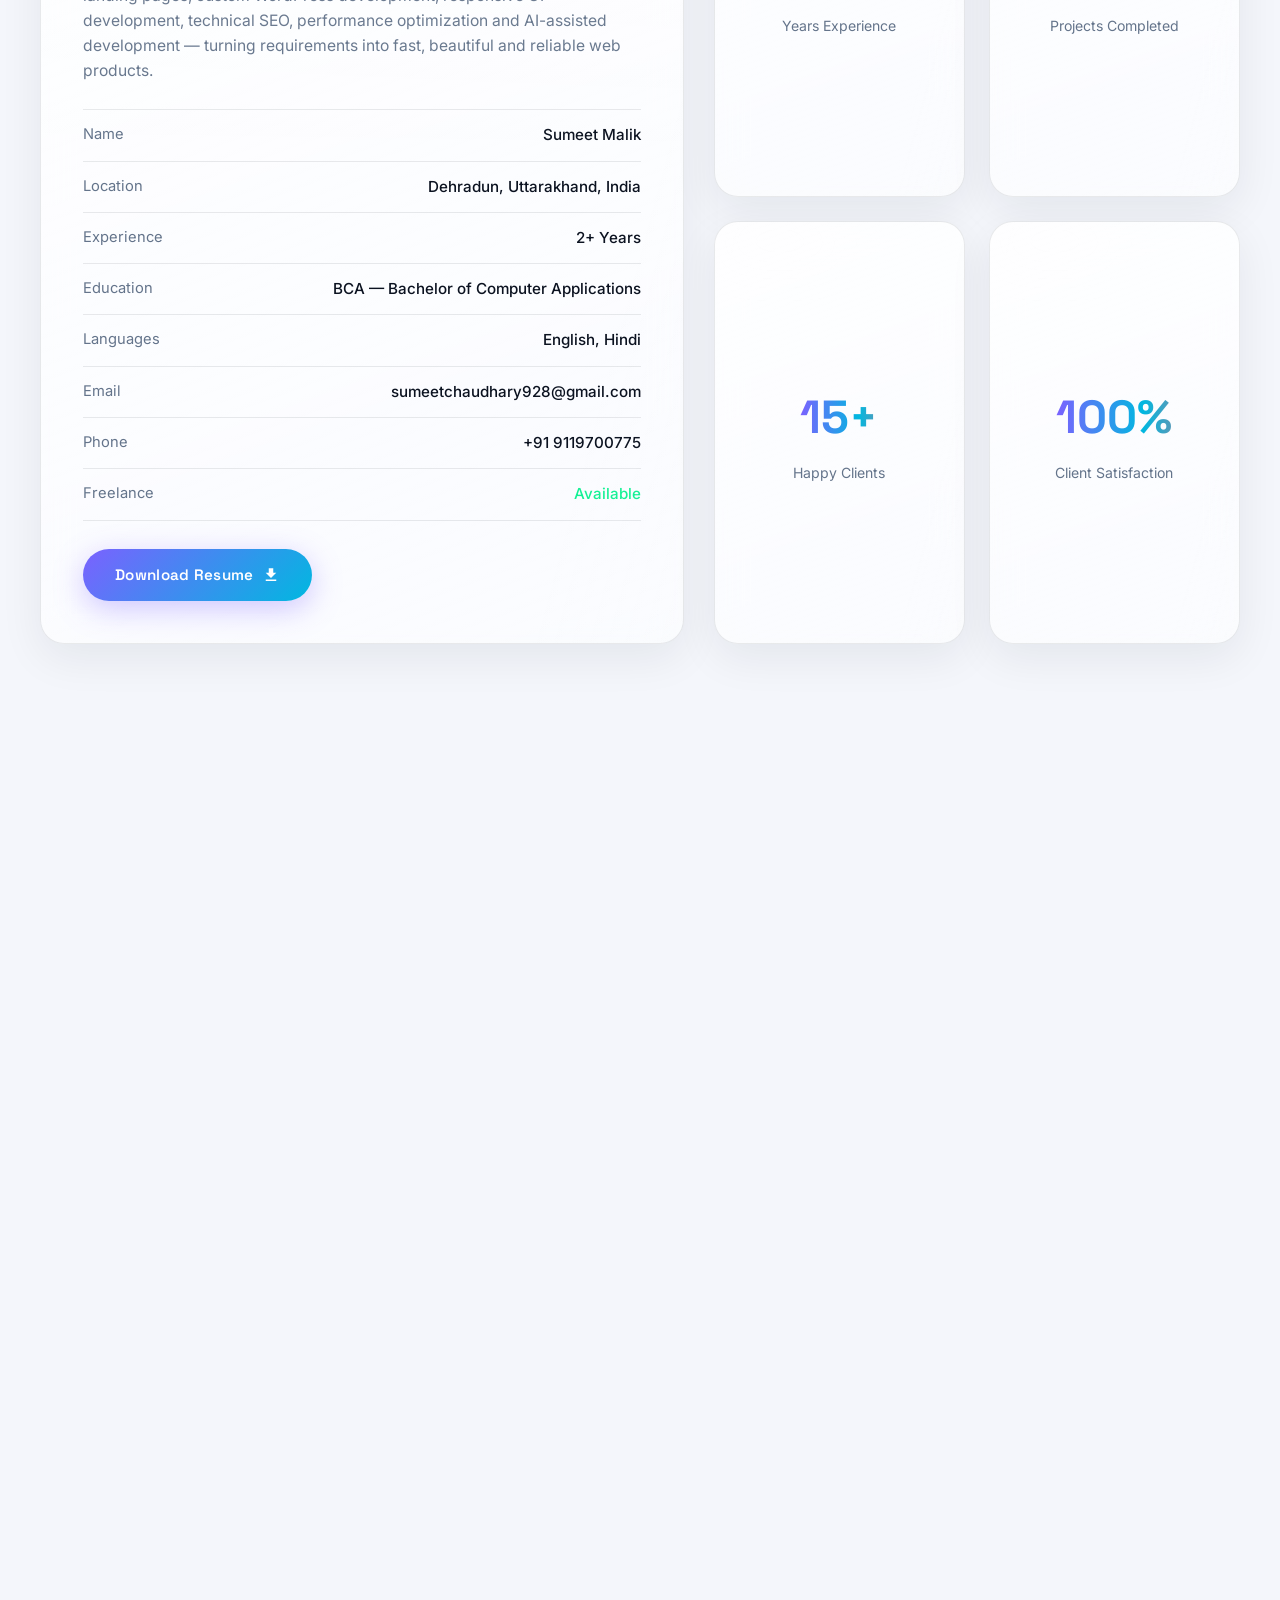
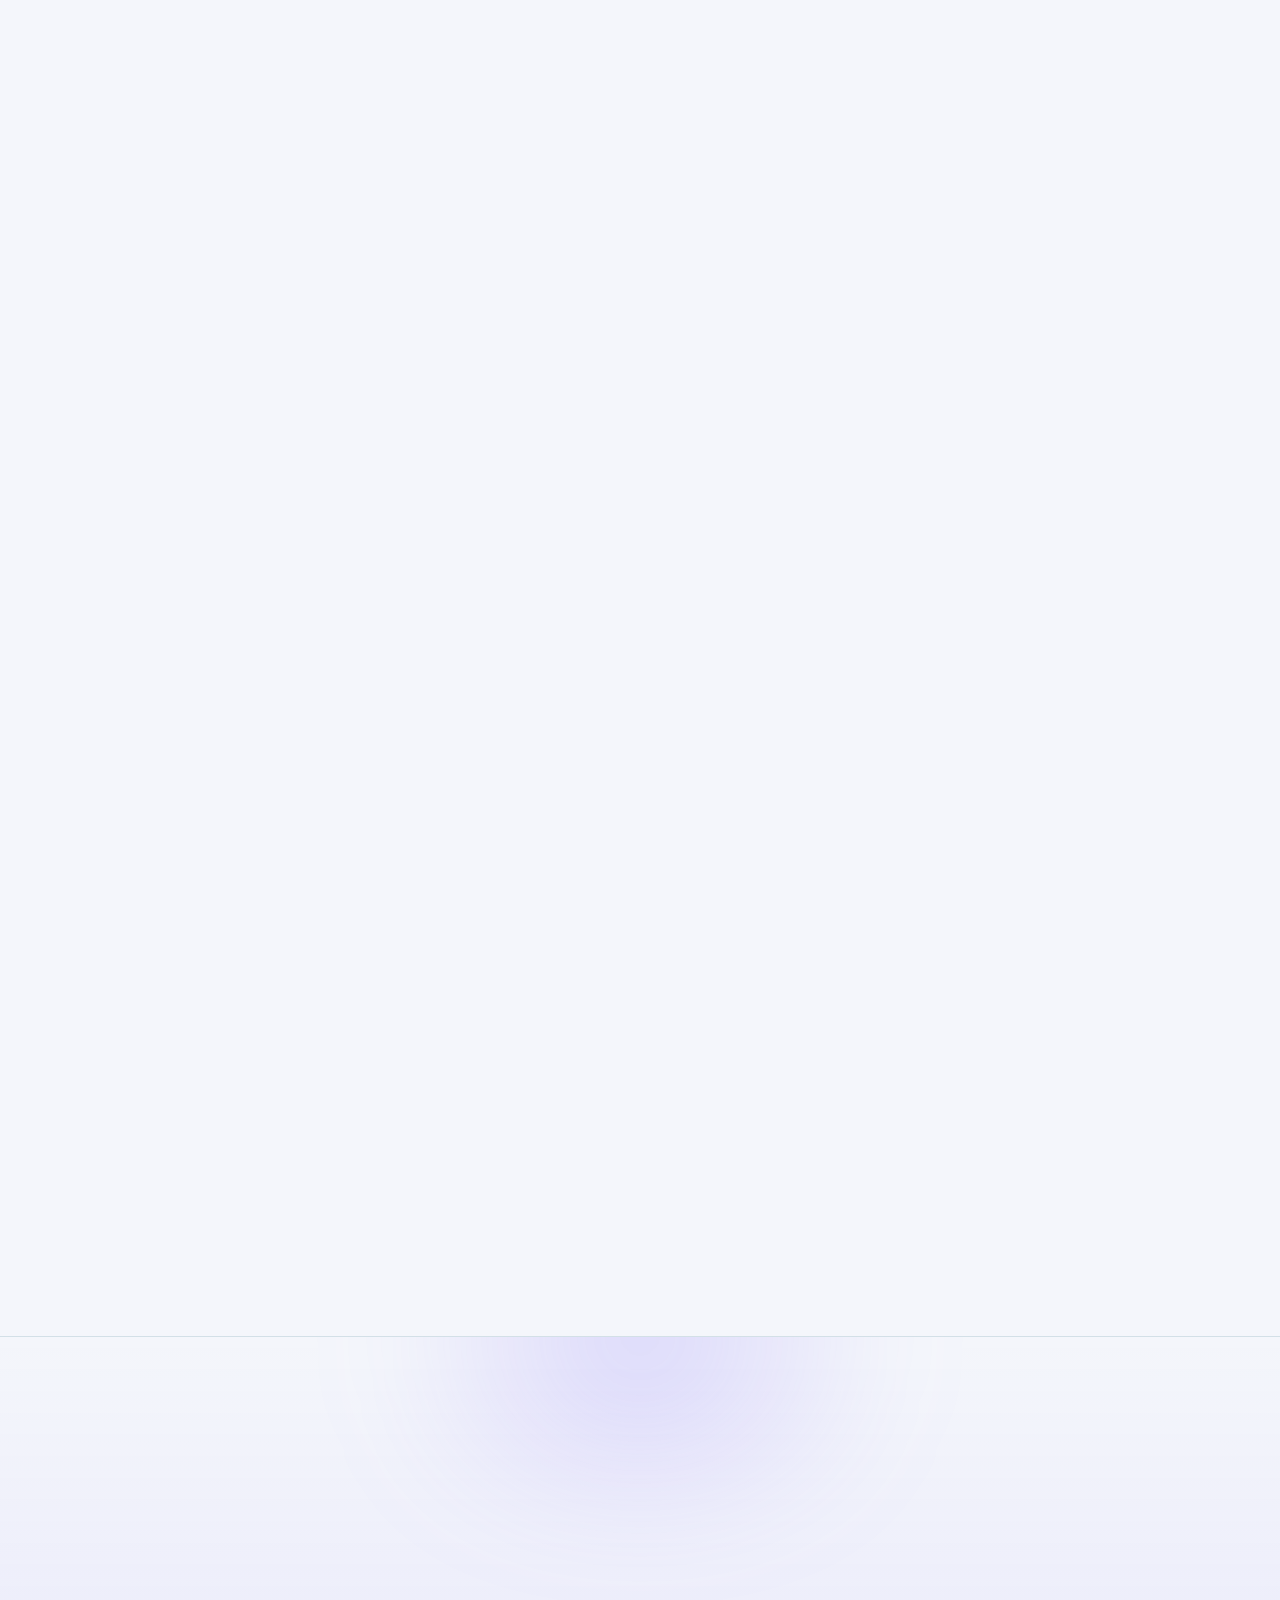
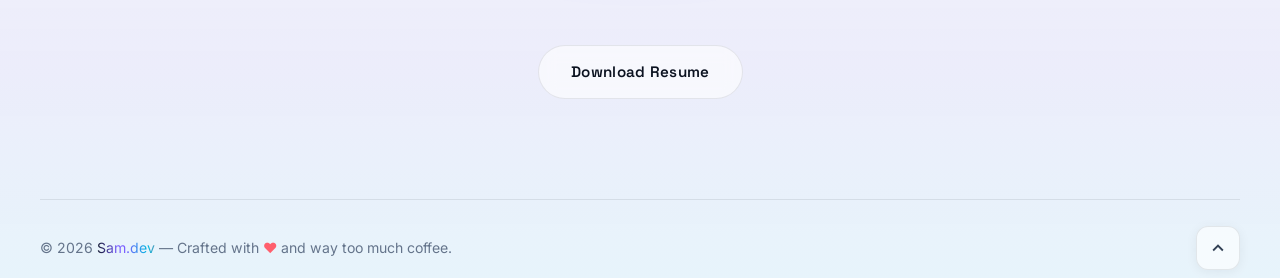
==== commit 34b5874c: "Idle freeze: page sits perfectly still when scrolling stops — decorative bg/hero/marquee animations " ====
--- a/index.html
+++ b/index.html
@@ -45,7 +45,7 @@
   <link rel="preconnect" href="https://fonts.gstatic.com" crossorigin />
   <link href="https://fonts.googleapis.com/css2?family=Inter:wght@300;400;500;600;700&family=Space+Grotesk:wght@400;500;600;700&display=swap" rel="stylesheet" />
 
-  <link rel="stylesheet" href="style.css?v=9" />
+  <link rel="stylesheet" href="style.css?v=10" />
 
   <!-- Theme bootstrap: apply saved/system theme before the page paints -->
   <script>
@@ -1758,6 +1758,6 @@
     </button>
   </div>
 
-  <script src="script.js?v=9"></script>
+  <script src="script.js?v=10"></script>
 </body>
 </html>
--- a/style.css
+++ b/style.css
@@ -5768,3 +5768,24 @@
   touch-action: manipulation;
   -webkit-tap-highlight-color: transparent;
 }
+
+/* =========================================================================
+   34. IDLE FREEZE — the page must sit completely still once scrolling
+       stops. While `body.is-active` (user scrolling/pointing) decorative
+       layers animate as usual; after ~400ms of inactivity they pause, so
+       no gradient, blob, ring, icon or glow keeps drifting when idle.
+       Paused animations resume seamlessly on the next scroll/pointer.
+   ========================================================================= */
+body:not(.is-active) .bg-scene *,
+body:not(.is-active) .ring-1,
+body:not(.is-active) .ring-2,
+body:not(.is-active) .ring-3,
+body:not(.is-active) .float-icon,
+body:not(.is-active) .char-scene *,
+body:not(.is-active) .char-shadow,
+body:not(.is-active) .avatar-bubble,
+body:not(.is-active) .profile-glow,
+body:not(.is-active) .scroll-mouse,
+body:not(.is-active) .marquee-track {
+  animation-play-state: paused !important;
+}
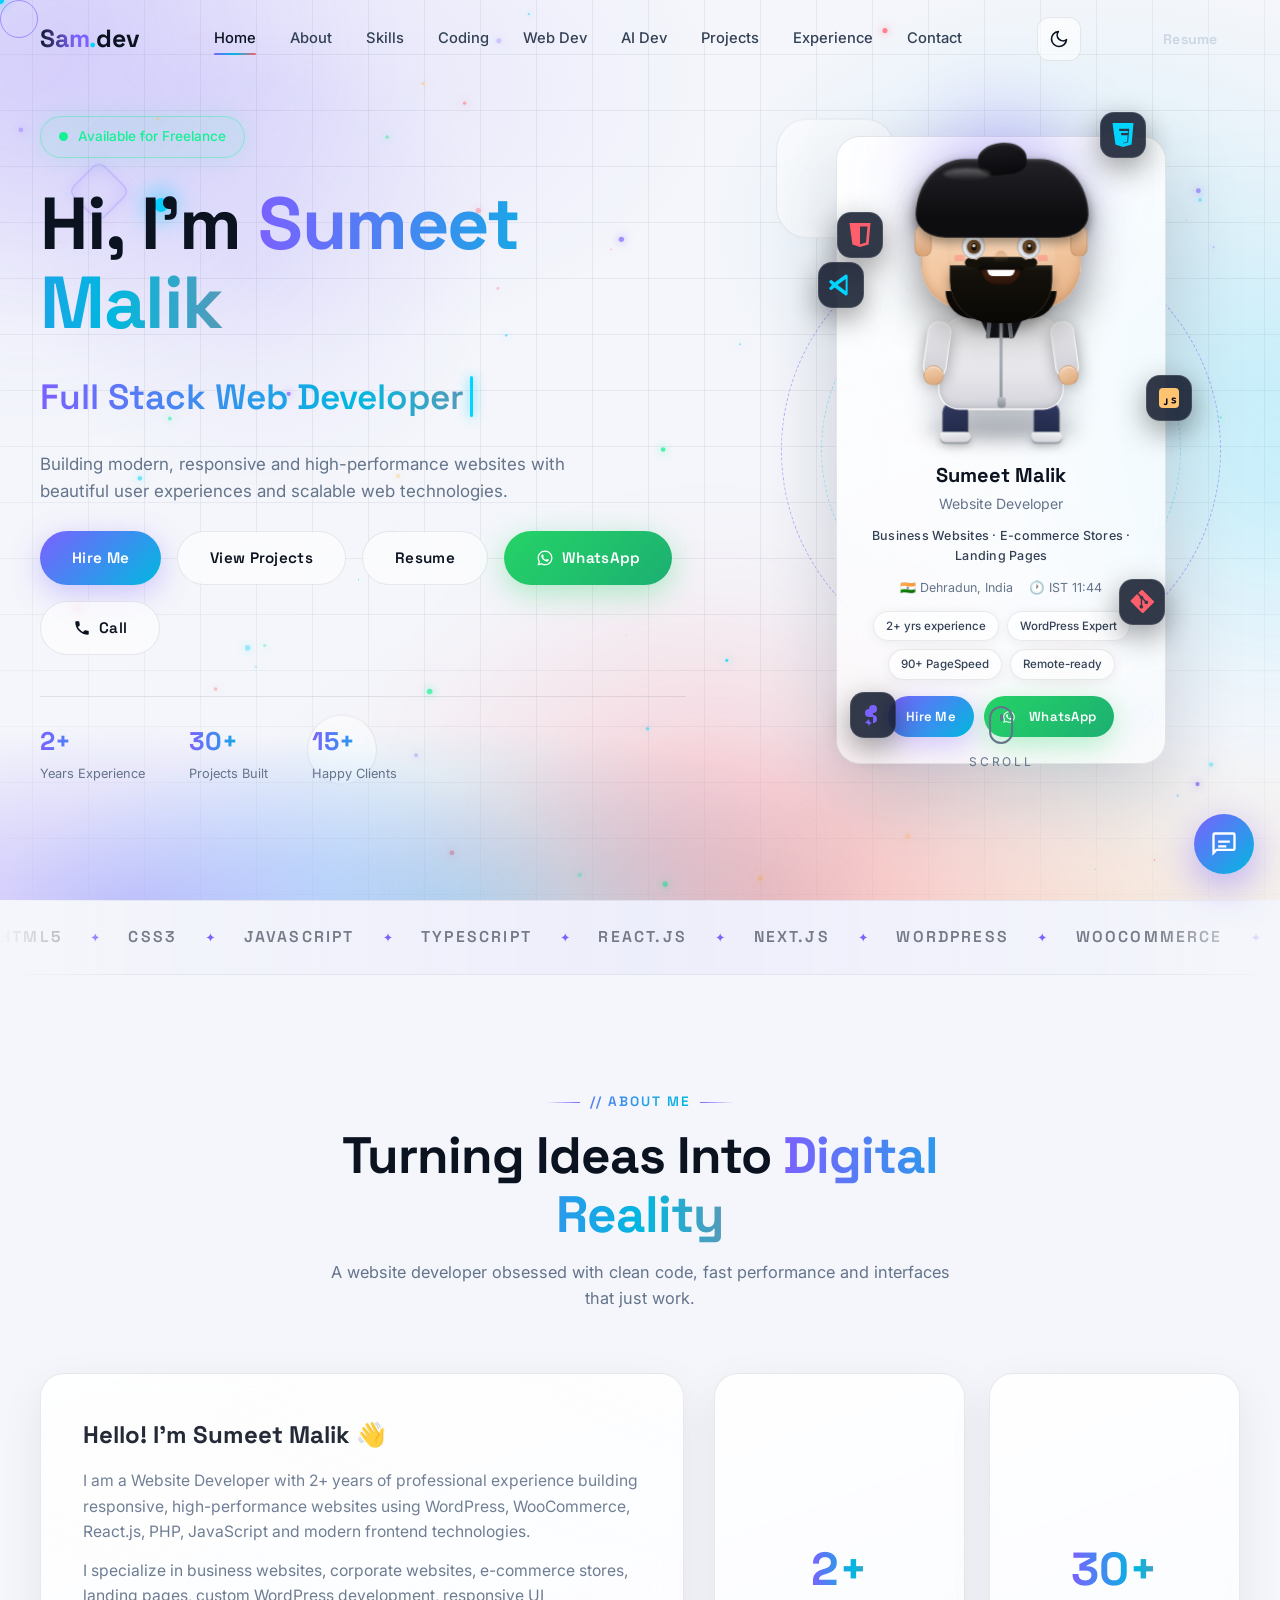
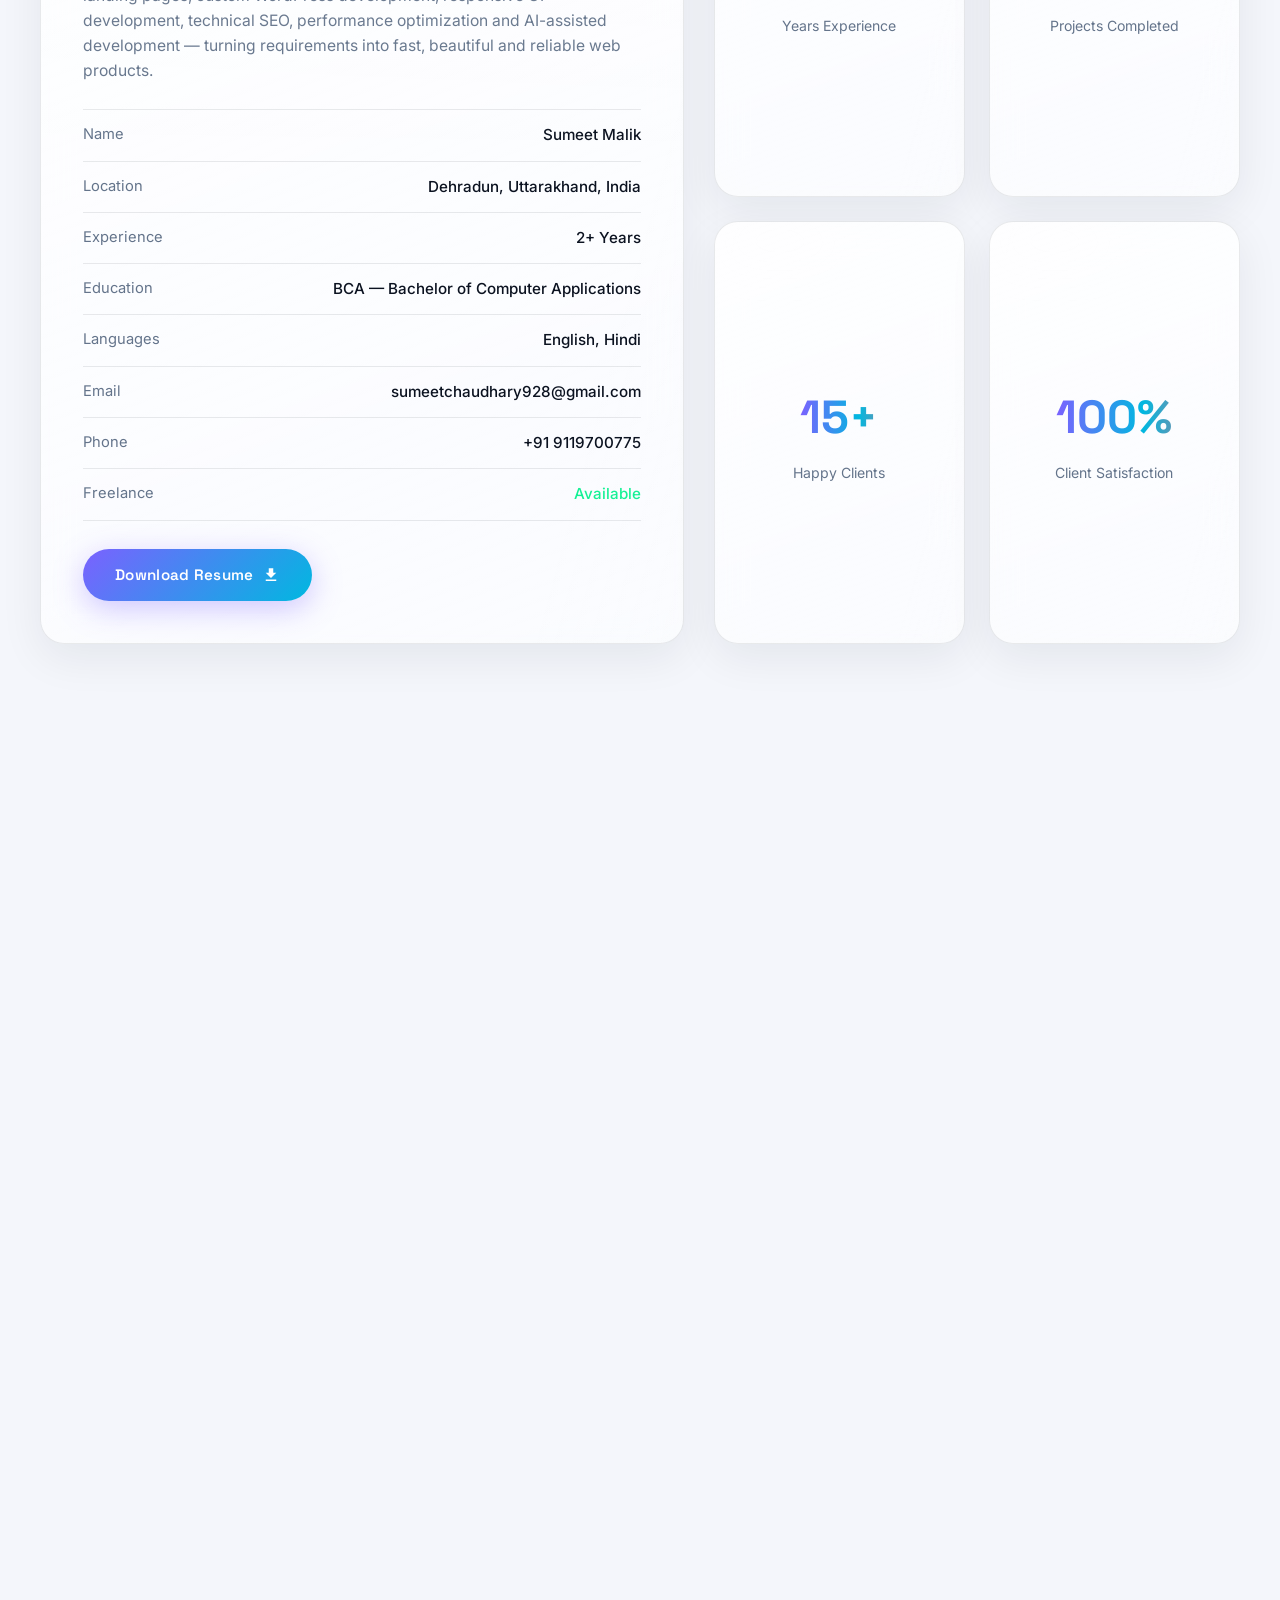
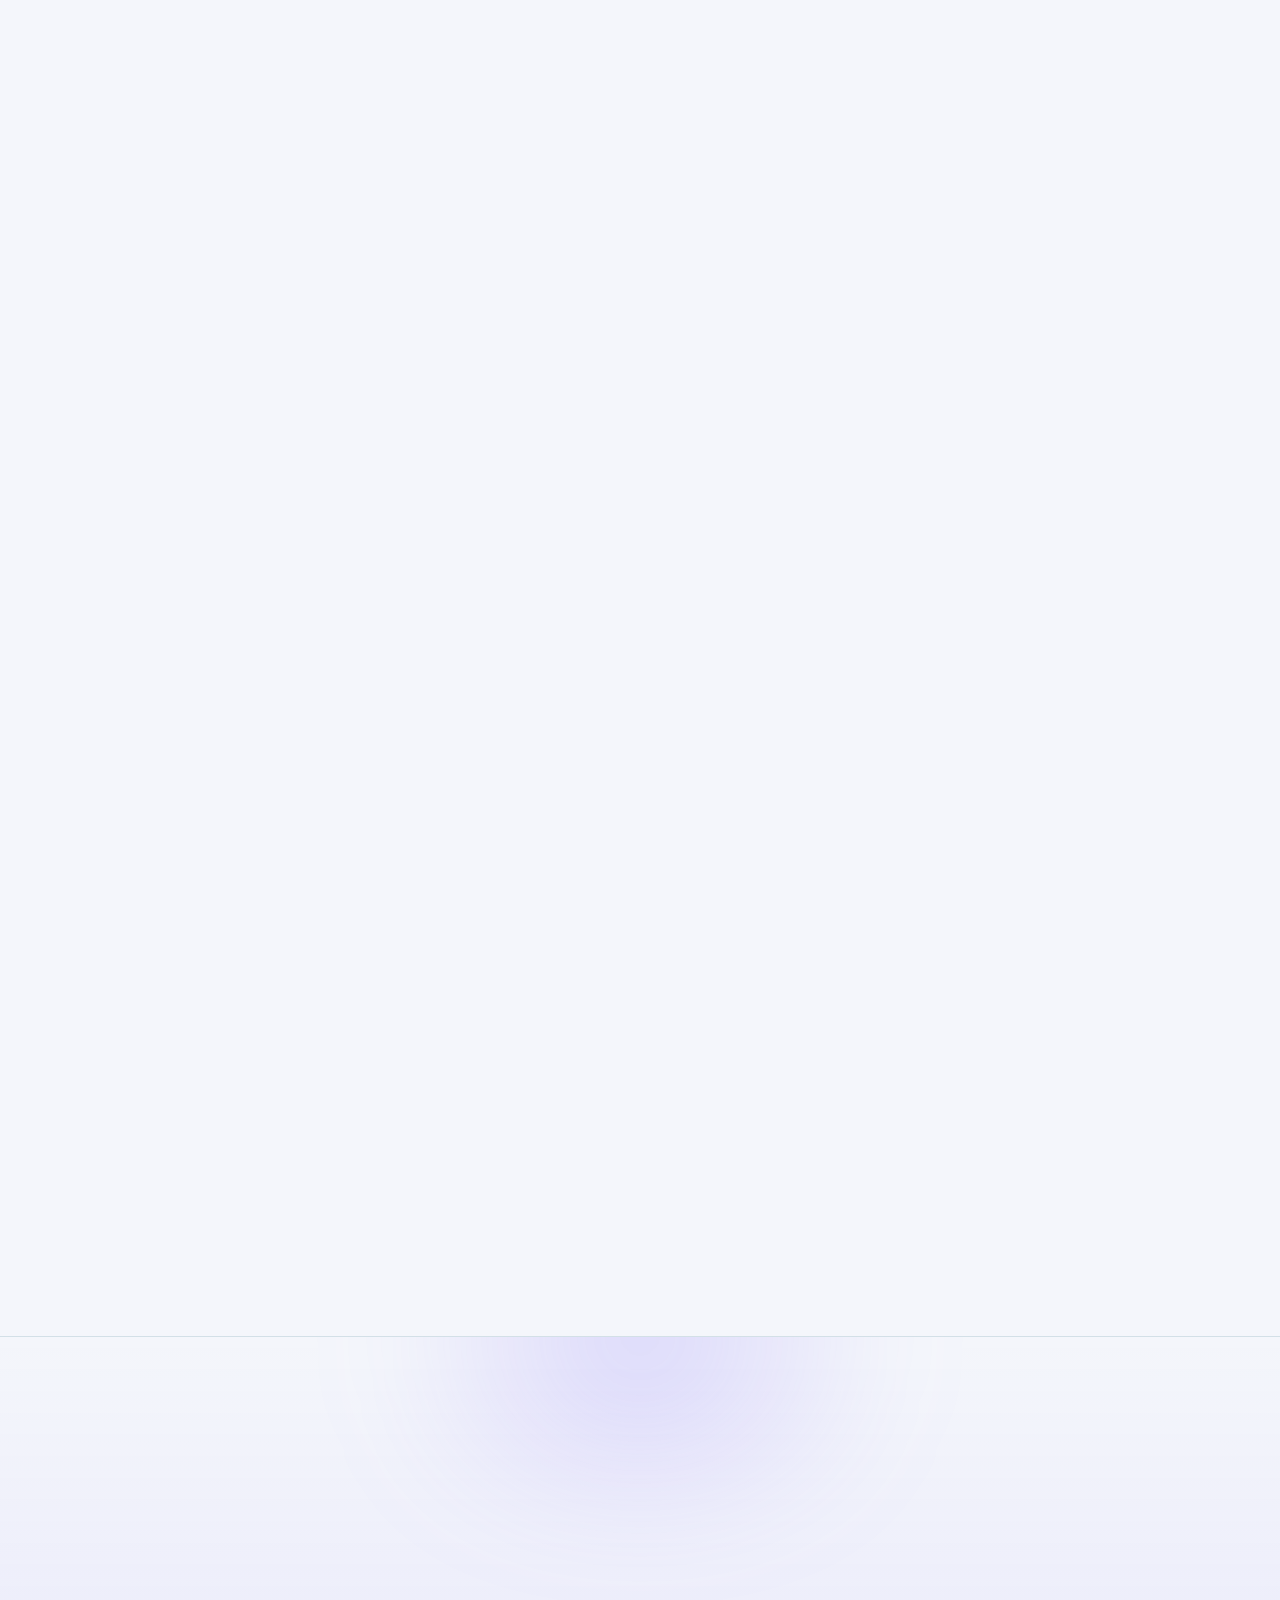
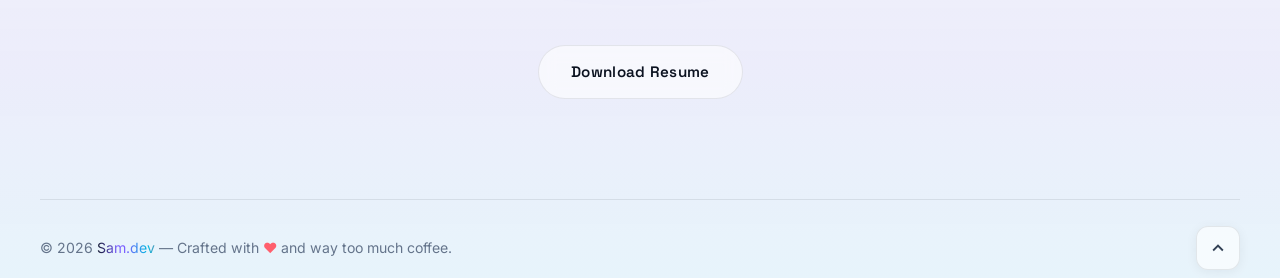
==== commit adccb2c8: "Scroll perf: throttle reveal sweep to 120ms + 250ms trailing catch-up (no per-frame full-page layout" ====
--- a/index.html
+++ b/index.html
@@ -45,7 +45,7 @@
   <link rel="preconnect" href="https://fonts.gstatic.com" crossorigin />
   <link href="https://fonts.googleapis.com/css2?family=Inter:wght@300;400;500;600;700&family=Space+Grotesk:wght@400;500;600;700&display=swap" rel="stylesheet" />
 
-  <link rel="stylesheet" href="style.css?v=10" />
+  <link rel="stylesheet" href="style.css?v=11" />
 
   <!-- Theme bootstrap: apply saved/system theme before the page paints -->
   <script>
@@ -1758,6 +1758,6 @@
     </button>
   </div>
 
-  <script src="script.js?v=10"></script>
+  <script src="script.js?v=11"></script>
 </body>
 </html>
--- a/style.css
+++ b/style.css
@@ -5789,3 +5789,16 @@
 body:not(.is-active) .marquee-track {
   animation-play-state: paused !important;
 }
+
+/* 34A. SCROLL-TIME GLASS OFF (touch only) — backdrop-filter is the biggest
+        mobile scroll jank source: while the user is scrolling (body.is-active)
+        the content behind glass layers changes every frame, forcing a full
+        re-blur per frame on iOS. During scroll the layers swap to near-solid;
+        the blur + its 0.4s ease animate back in once scrolling stops. */
+html.touch body.is-active .navbar:not(:has(.nav-links.open)),
+html.touch body.is-active .profile-card,
+html.touch body.is-active .chat-card:not(.open) {
+  -webkit-backdrop-filter: none !important;
+  backdrop-filter: none !important;
+  transition: none !important;
+}
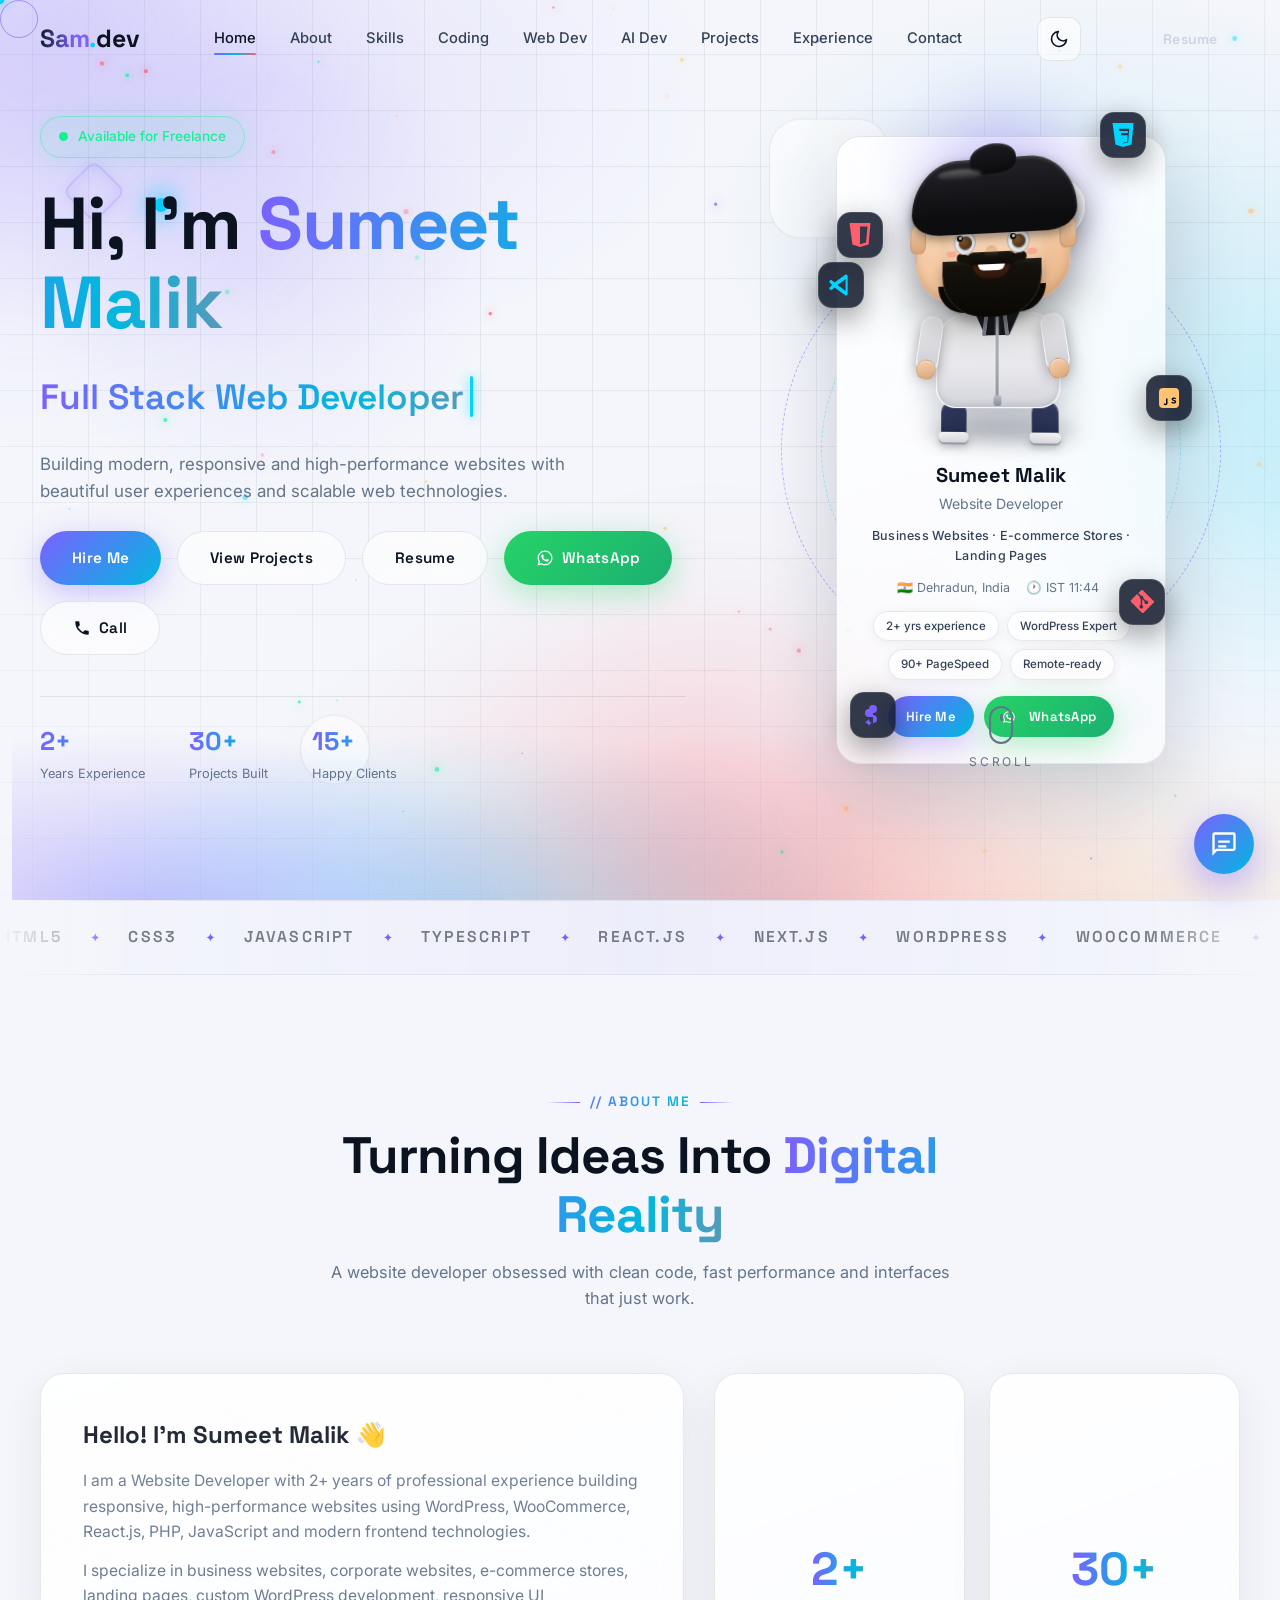
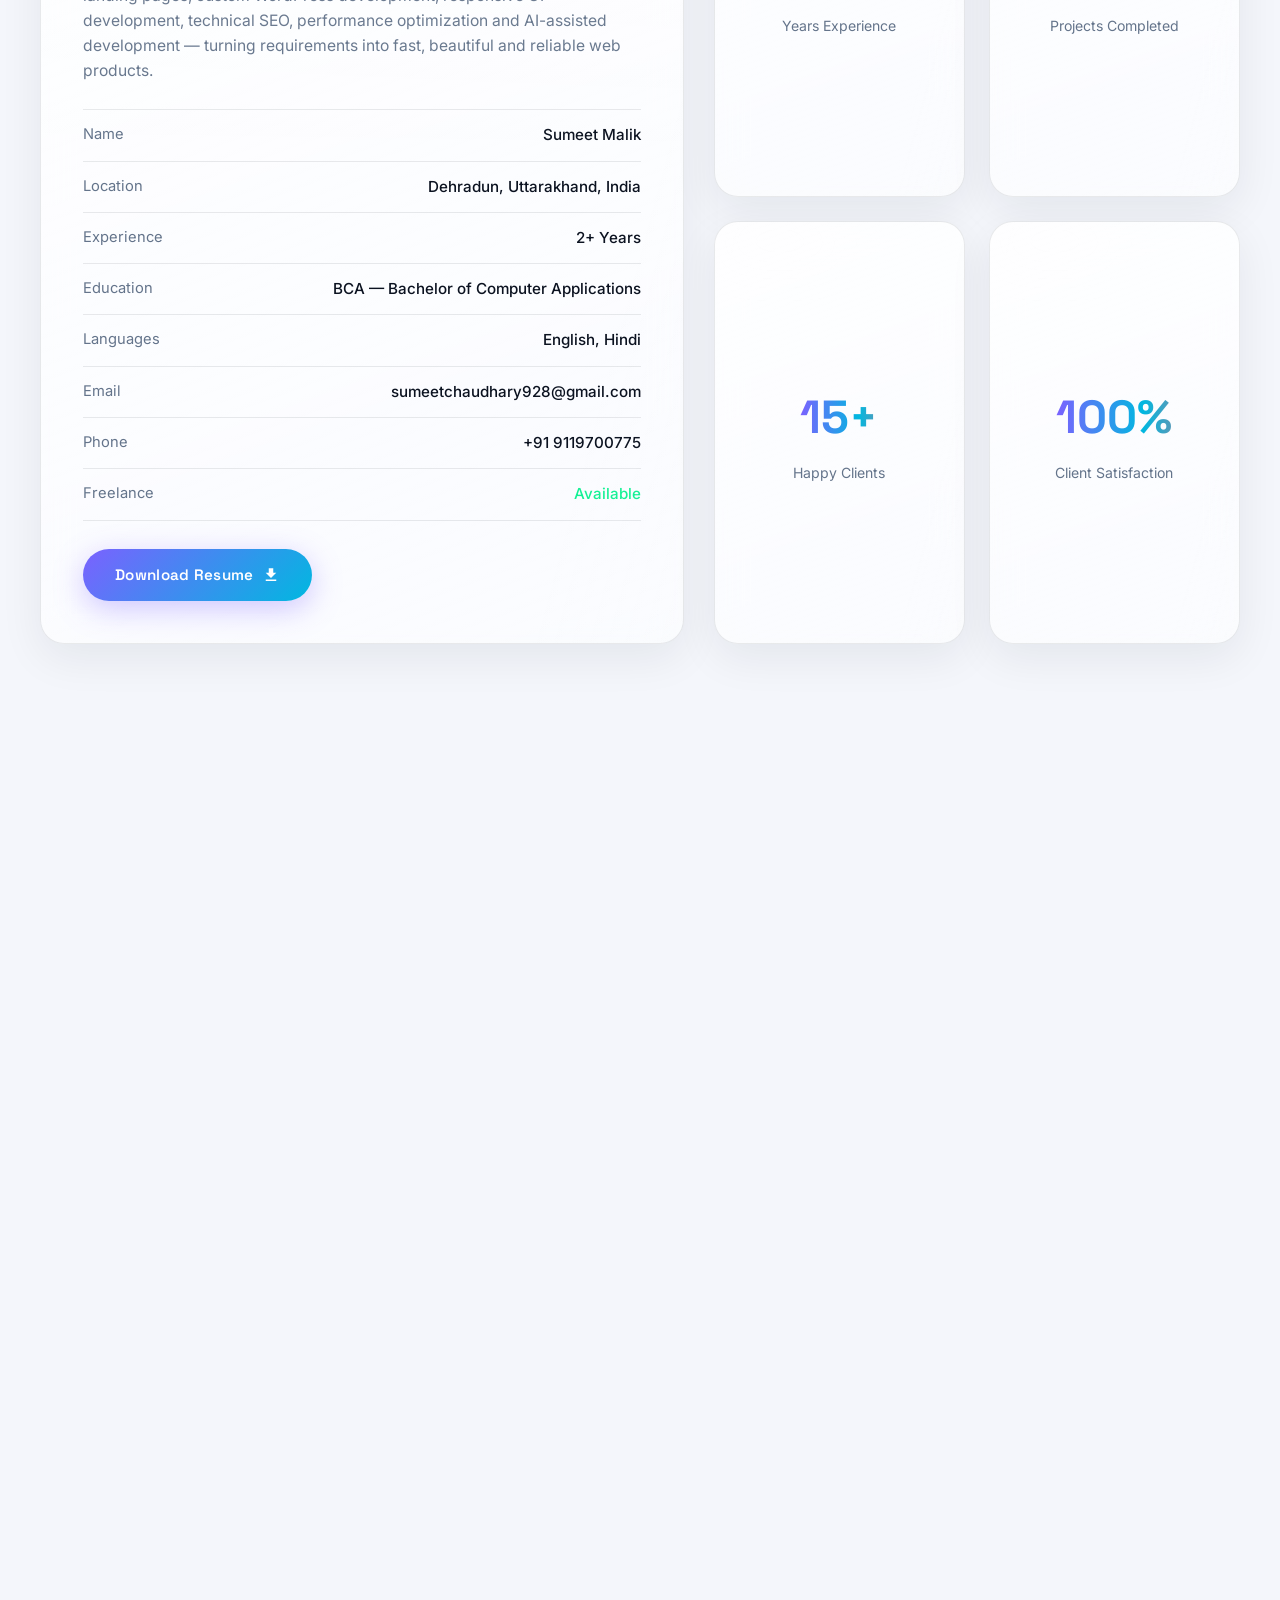
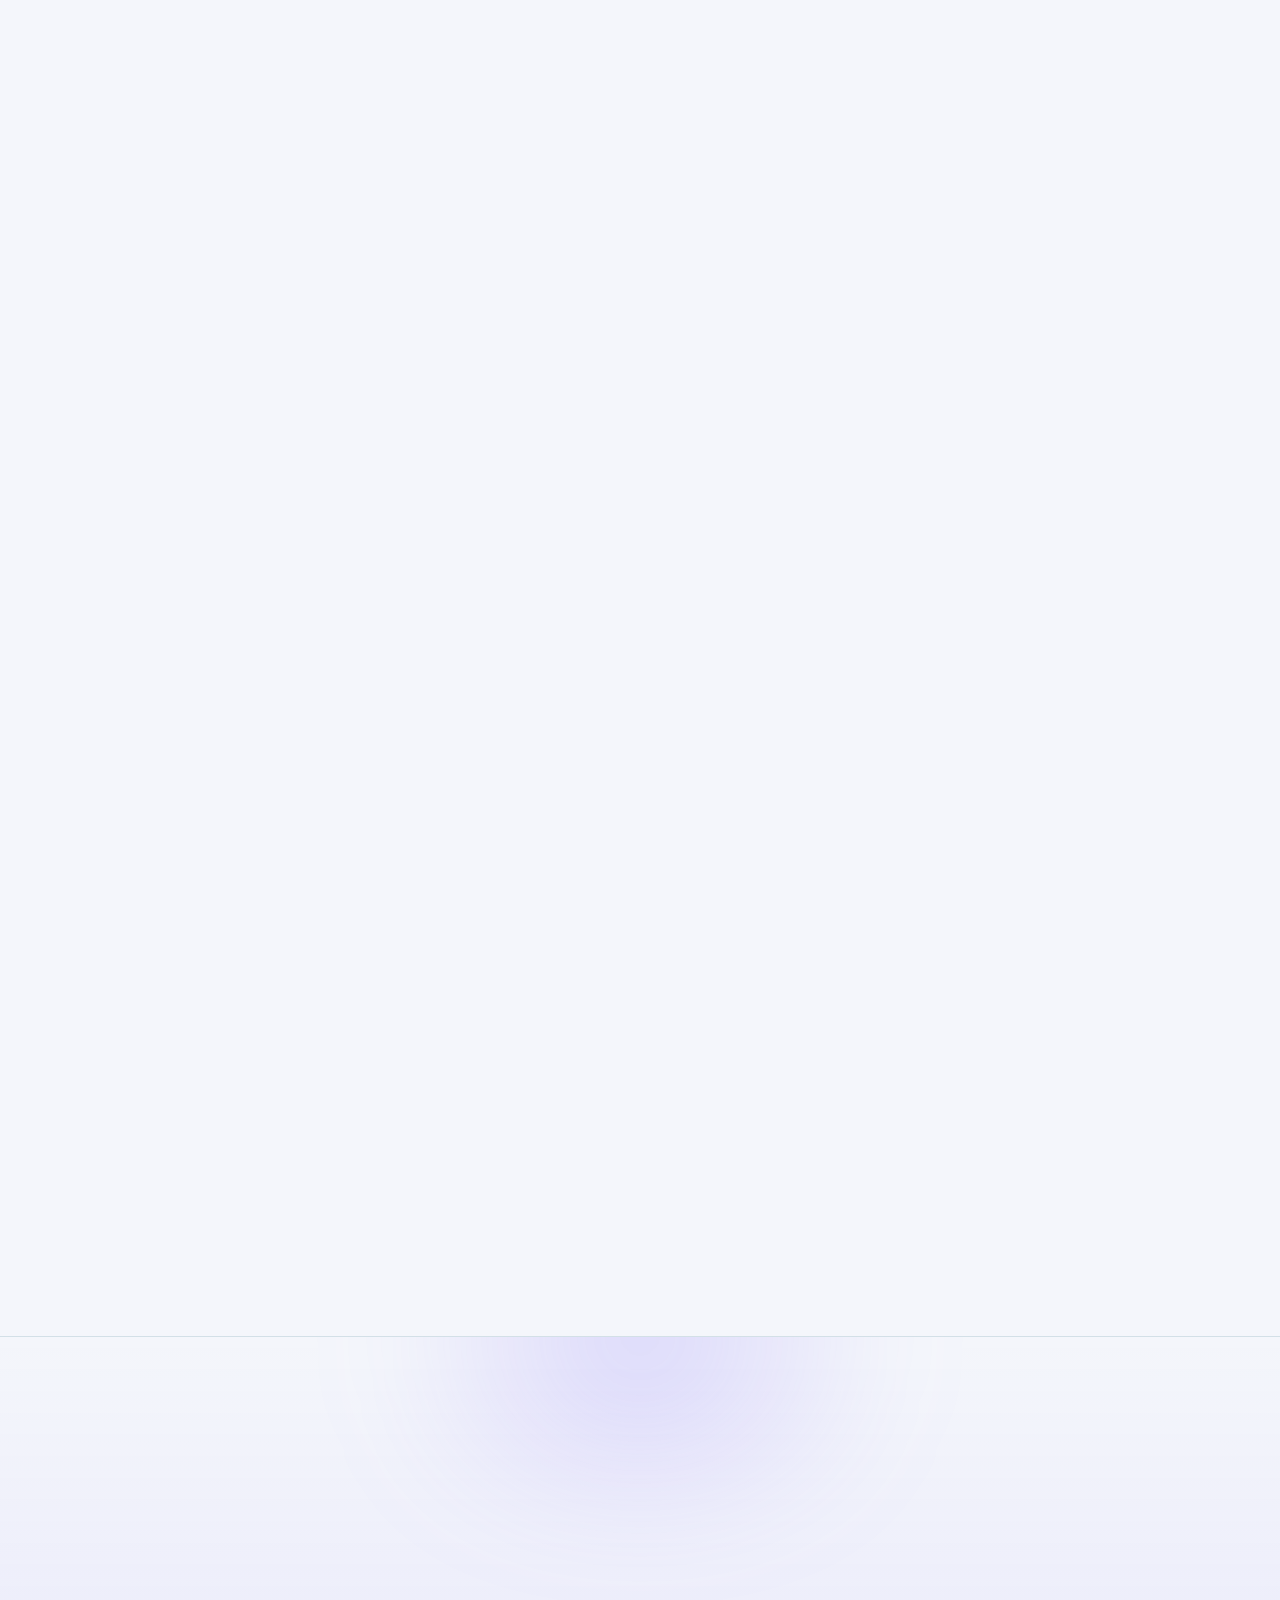
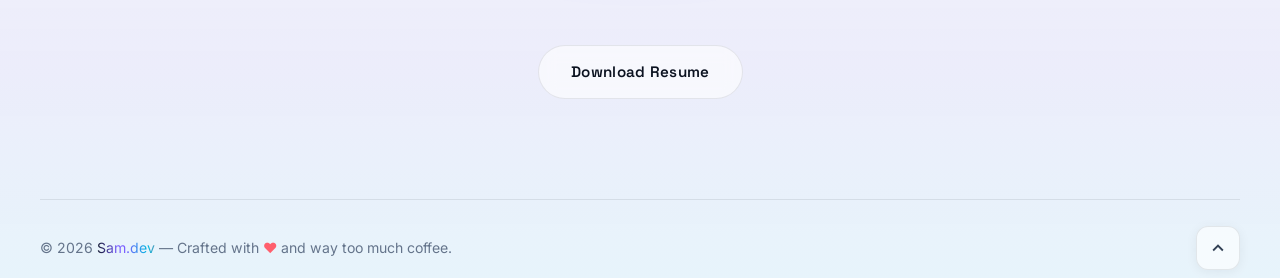
==== commit 99dc7356: "Kill the continuous micro up/down page movement: typed-roles line box toggled 1.15em (caret) vs 1.6e" ====
--- a/index.html
+++ b/index.html
@@ -45,7 +45,7 @@
   <link rel="preconnect" href="https://fonts.gstatic.com" crossorigin />
   <link href="https://fonts.googleapis.com/css2?family=Inter:wght@300;400;500;600;700&family=Space+Grotesk:wght@400;500;600;700&display=swap" rel="stylesheet" />
 
-  <link rel="stylesheet" href="style.css?v=11" />
+  <link rel="stylesheet" href="style.css?v=12" />
 
   <!-- Theme bootstrap: apply saved/system theme before the page paints -->
   <script>
@@ -1758,6 +1758,6 @@
     </button>
   </div>
 
-  <script src="script.js?v=11"></script>
+  <script src="script.js?v=12"></script>
 </body>
 </html>
--- a/style.css
+++ b/style.css
@@ -838,6 +838,12 @@
 .type-wrap {
   display: inline-flex;
   align-items: center;
+  /* CRITICAL for layout stability: the typed line toggles between the
+     caret's 1.15em and the text line-height (1.6em inherited from body)
+     as words type/delete. Pinning the wrap to 1.6em keeps the hero-role
+     height (and therefore the whole page height) constant forever — the
+     typing animation never causes a layout shift again. */
+  min-height: 1.6em;
 }
 
 .typed-text {
@@ -5786,7 +5792,10 @@
 body:not(.is-active) .avatar-bubble,
 body:not(.is-active) .profile-glow,
 body:not(.is-active) .scroll-mouse,
-body:not(.is-active) .marquee-track {
+body:not(.is-active) .marquee-track,
+body:not(.is-active) .browser-window *,
+body:not(.is-active) .badge-pulse,
+body:not(.is-active) .badge-pulse::after {
   animation-play-state: paused !important;
 }
 
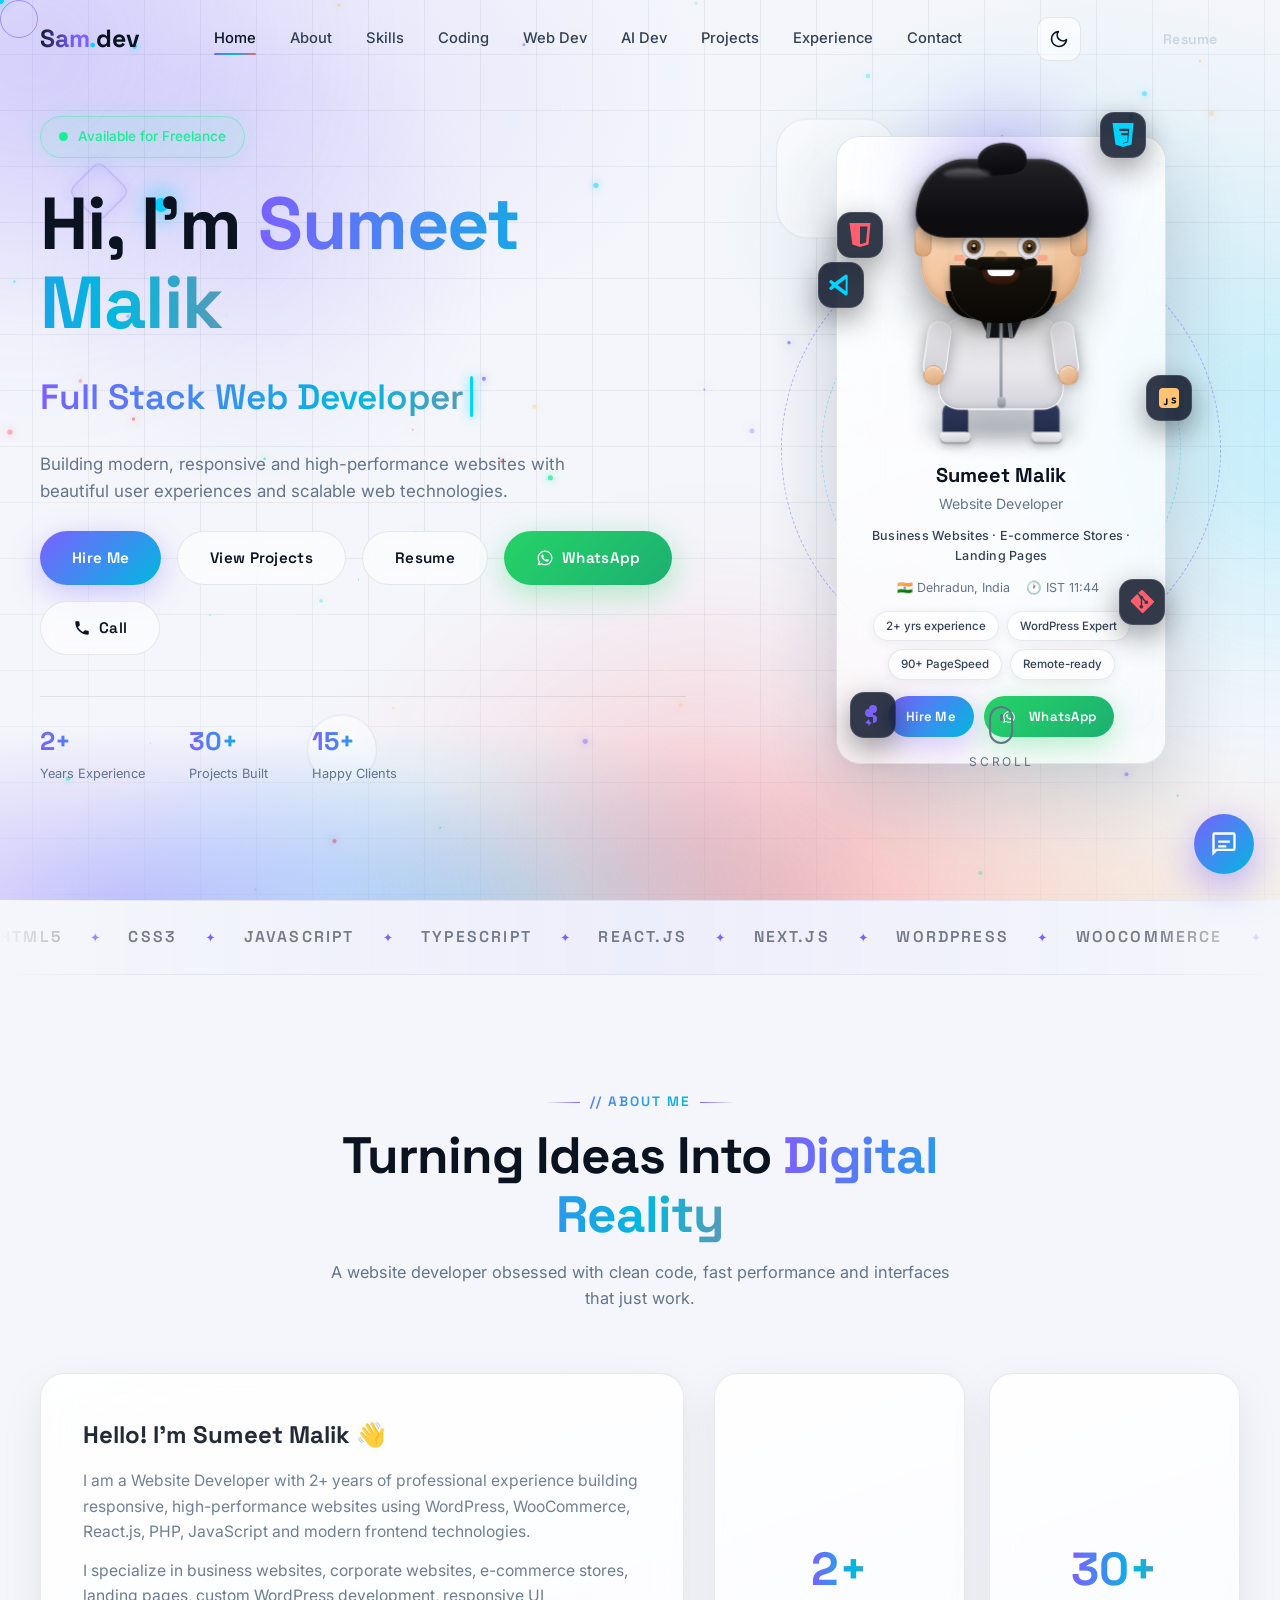
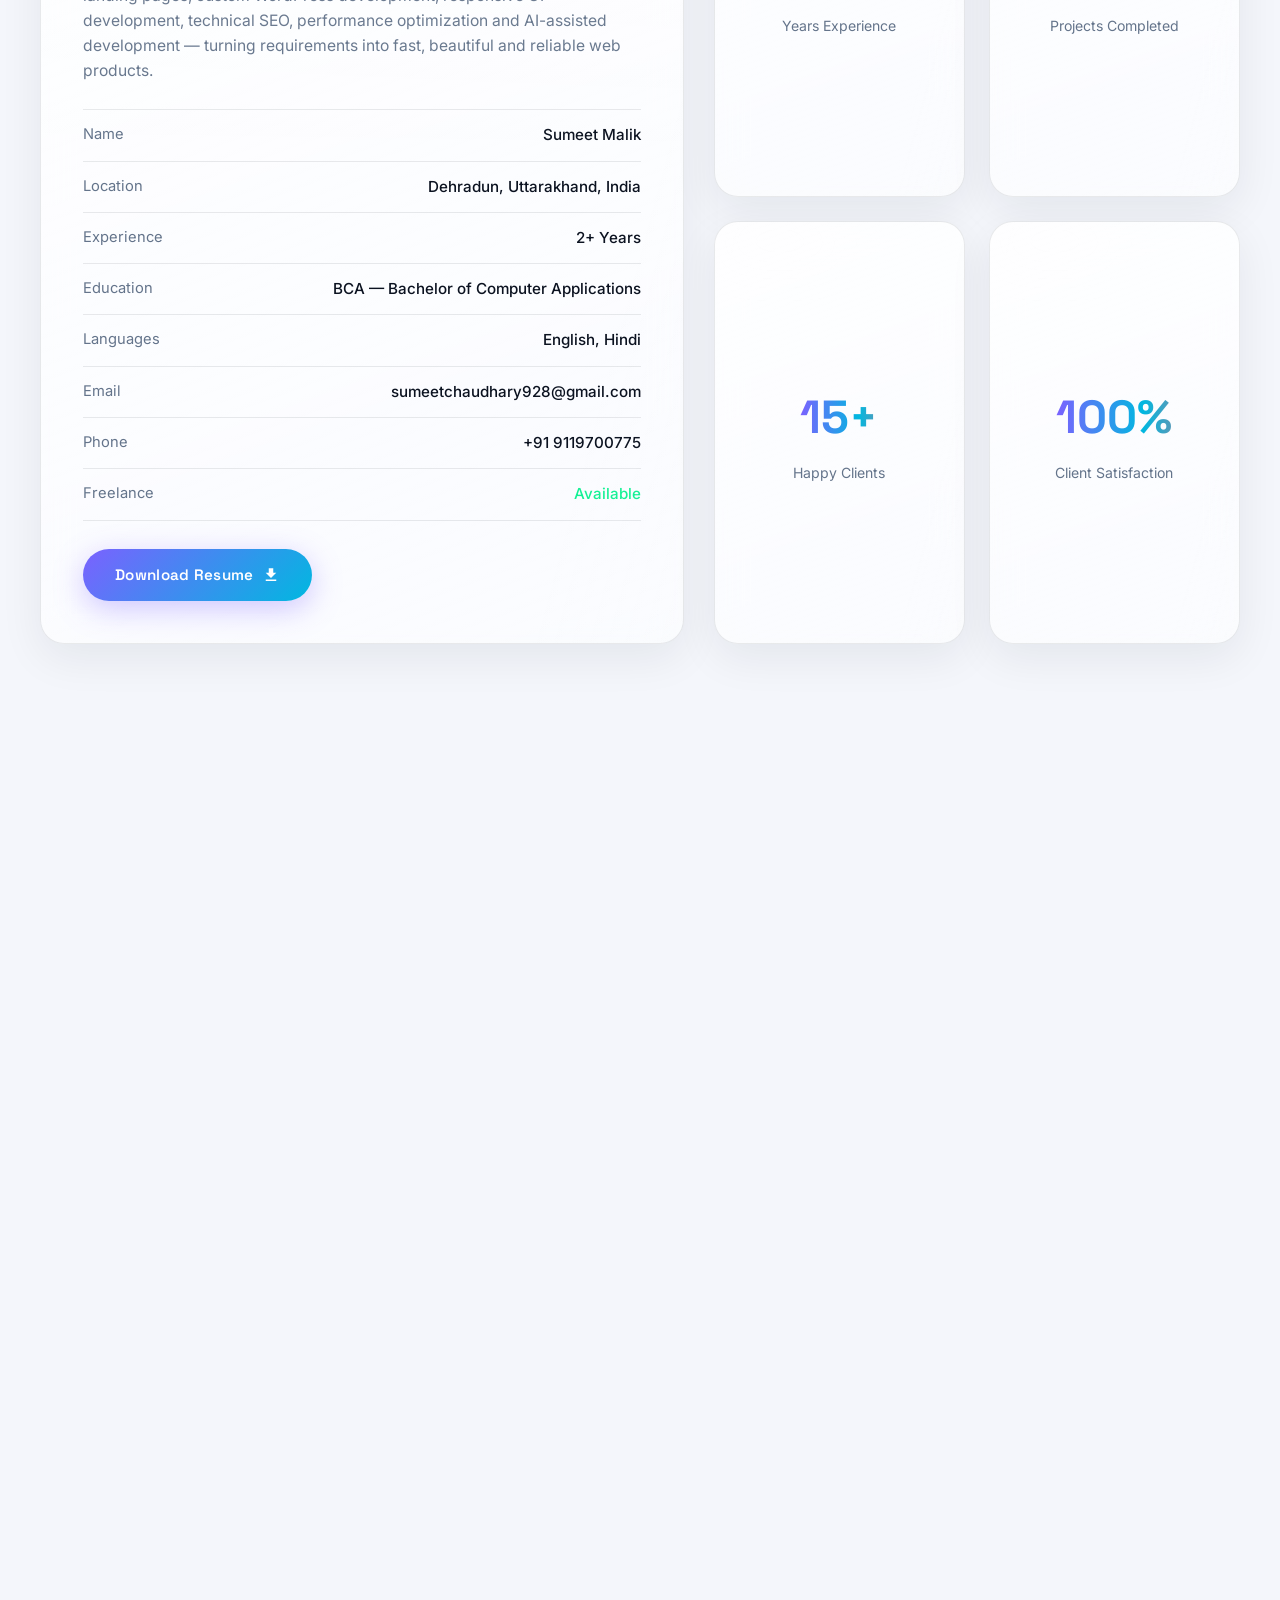
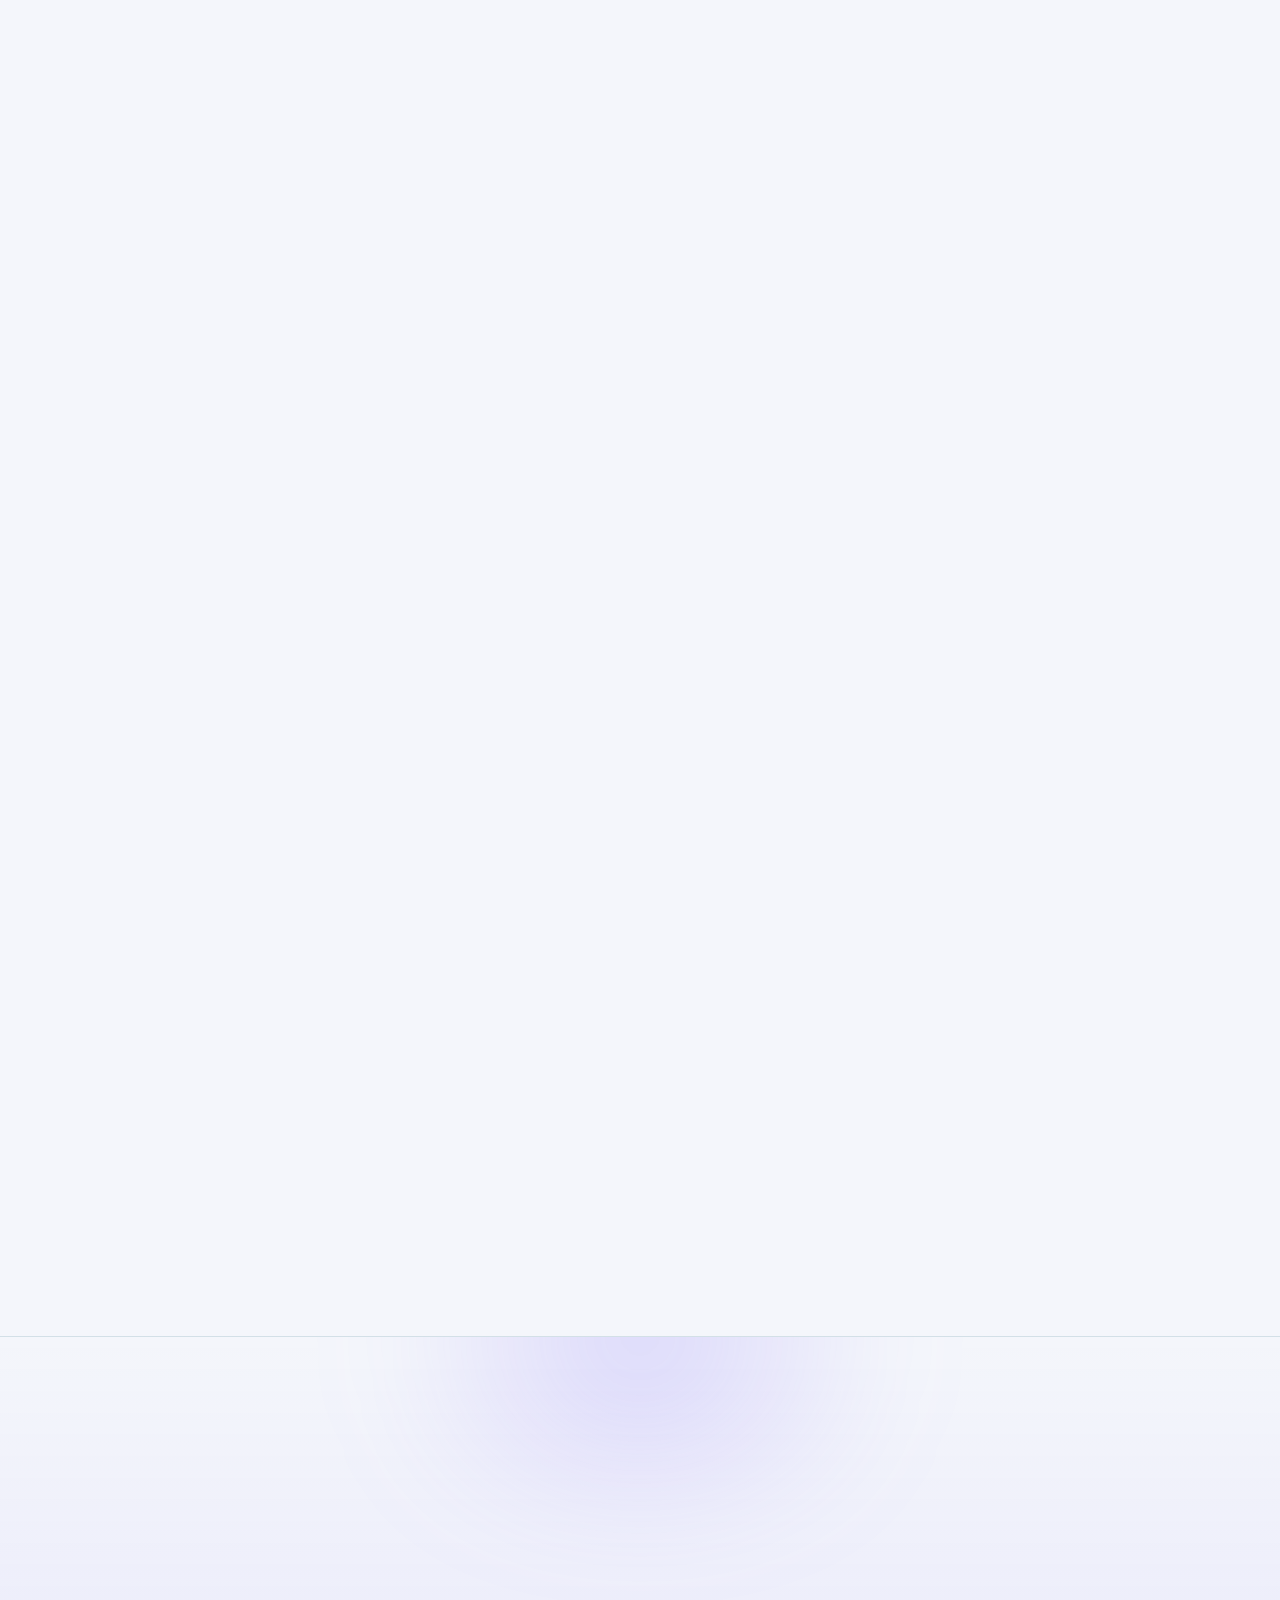
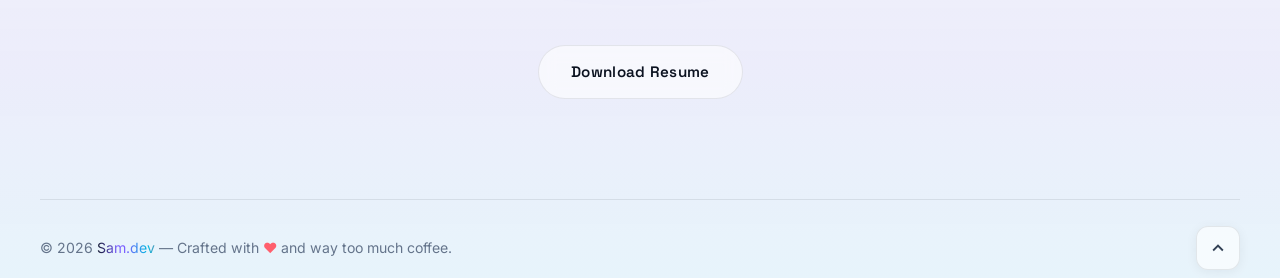
==== commit 7196b9f9: "Remove the activity-gate idle system entirely — no body.is-active, no pageWakeHooks, no animation-pl" ====
--- a/index.html
+++ b/index.html
@@ -45,7 +45,7 @@
   <link rel="preconnect" href="https://fonts.gstatic.com" crossorigin />
   <link href="https://fonts.googleapis.com/css2?family=Inter:wght@300;400;500;600;700&family=Space+Grotesk:wght@400;500;600;700&display=swap" rel="stylesheet" />
 
-  <link rel="stylesheet" href="style.css?v=12" />
+  <link rel="stylesheet" href="style.css?v=13" />
 
   <!-- Theme bootstrap: apply saved/system theme before the page paints -->
   <script>
@@ -1758,6 +1758,6 @@
     </button>
   </div>
 
-  <script src="script.js?v=12"></script>
+  <script src="script.js?v=13"></script>
 </body>
 </html>
--- a/style.css
+++ b/style.css
@@ -5767,47 +5767,11 @@
 #hamburger,
 .avatar,
 .chat-fab,
-.chip,
-.service-card,
-.testimonial-card,
-.code-tab {
-  touch-action: manipulation;
-  -webkit-tap-highlight-color: transparent;
-}
-
-/* =========================================================================
-   34. IDLE FREEZE — the page must sit completely still once scrolling
-       stops. While `body.is-active` (user scrolling/pointing) decorative
-       layers animate as usual; after ~400ms of inactivity they pause, so
-       no gradient, blob, ring, icon or glow keeps drifting when idle.
-       Paused animations resume seamlessly on the next scroll/pointer.
-   ========================================================================= */
-body:not(.is-active) .bg-scene *,
-body:not(.is-active) .ring-1,
-body:not(.is-active) .ring-2,
-body:not(.is-active) .ring-3,
-body:not(.is-active) .float-icon,
-body:not(.is-active) .char-scene *,
-body:not(.is-active) .char-shadow,
-body:not(.is-active) .avatar-bubble,
-body:not(.is-active) .profile-glow,
-body:not(.is-active) .scroll-mouse,
-body:not(.is-active) .marquee-track,
-body:not(.is-active) .browser-window *,
-body:not(.is-active) .badge-pulse,
-body:not(.is-active) .badge-pulse::after {
-  animation-play-state: paused !important;
-}
-
-/* 34A. SCROLL-TIME GLASS OFF (touch only) — backdrop-filter is the biggest
-        mobile scroll jank source: while the user is scrolling (body.is-active)
-        the content behind glass layers changes every frame, forcing a full
-        re-blur per frame on iOS. During scroll the layers swap to near-solid;
-        the blur + its 0.4s ease animate back in once scrolling stops. */
-html.touch body.is-active .navbar:not(:has(.nav-links.open)),
-html.touch body.is-active .profile-card,
-html.touch body.is-active .chat-card:not(.open) {
-  -webkit-backdrop-filter: none !important;
-  backdrop-filter: none !important;
-  transition: none !important;
-}
+ .chip,
+ .service-card,
+ .testimonial-card,
+ .code-tab {
+   touch-action: manipulation;
+   -webkit-tap-highlight-color: transparent;
+ }
+
